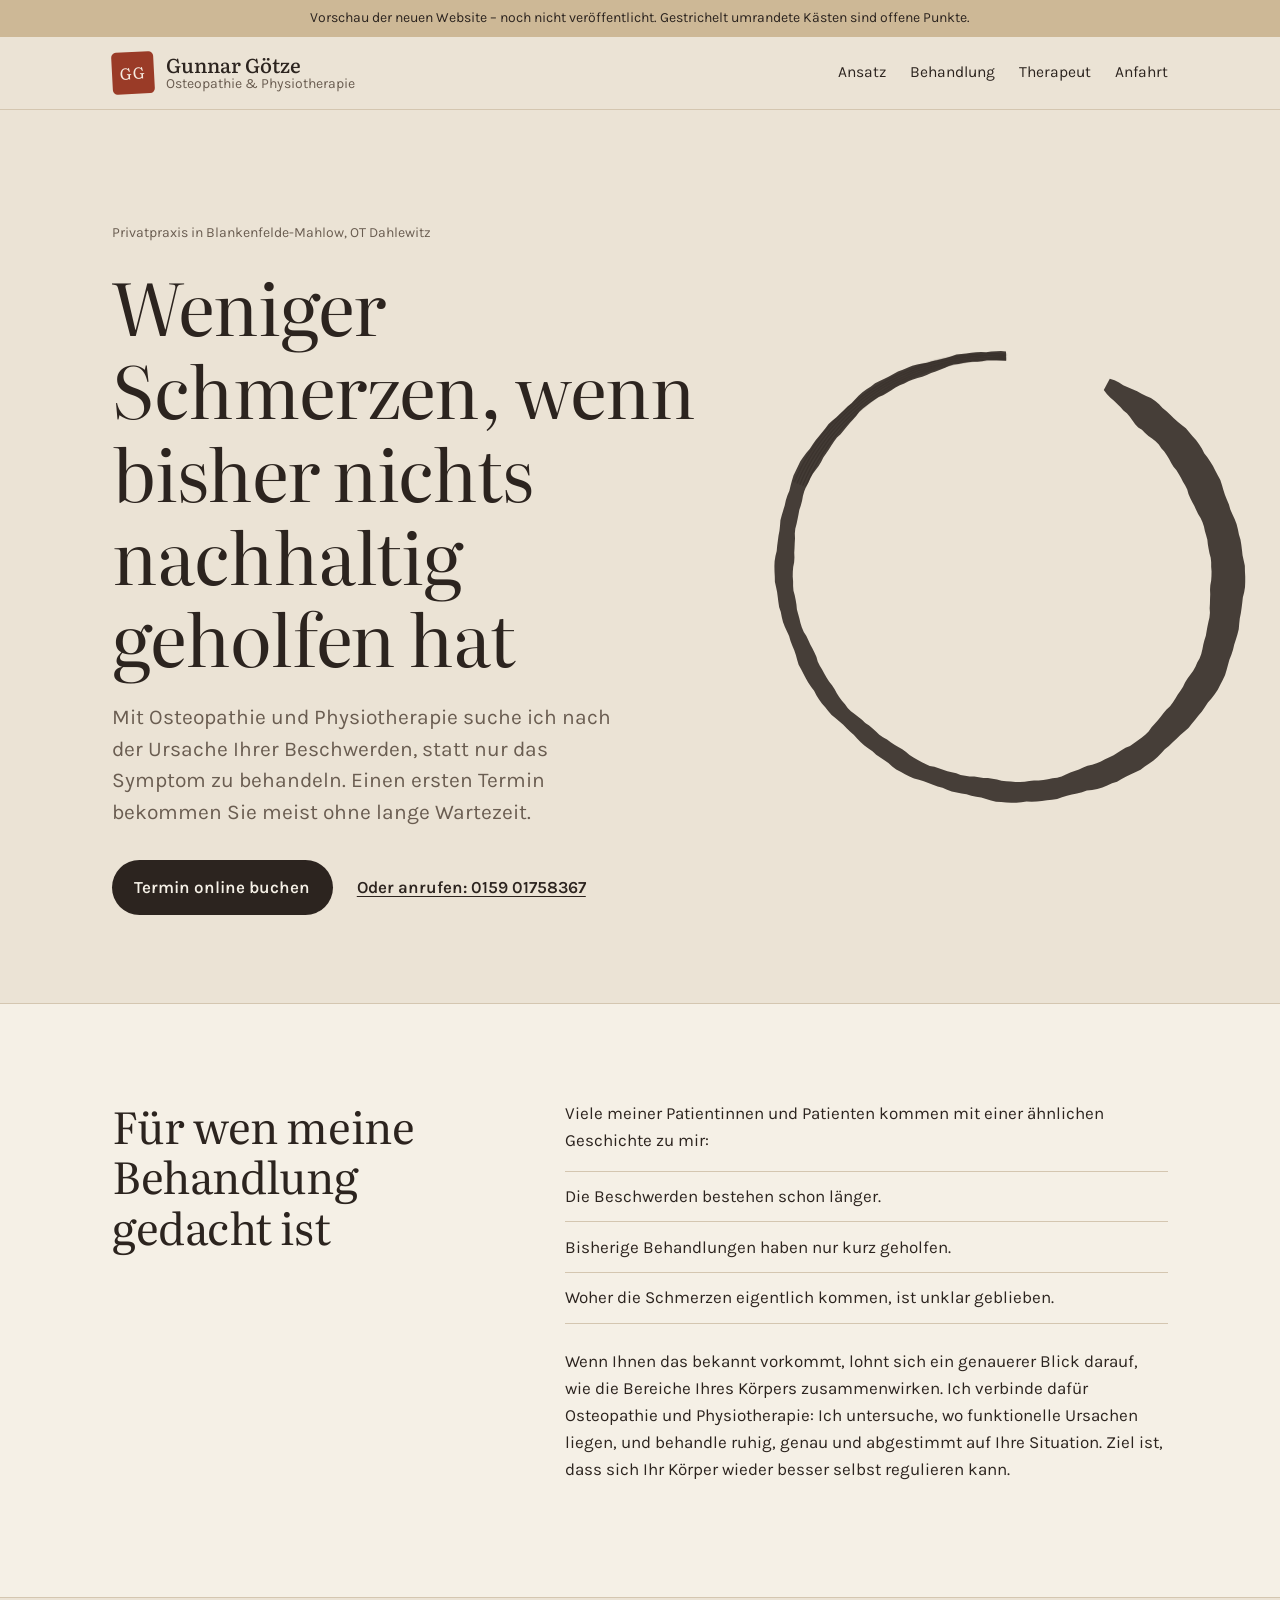
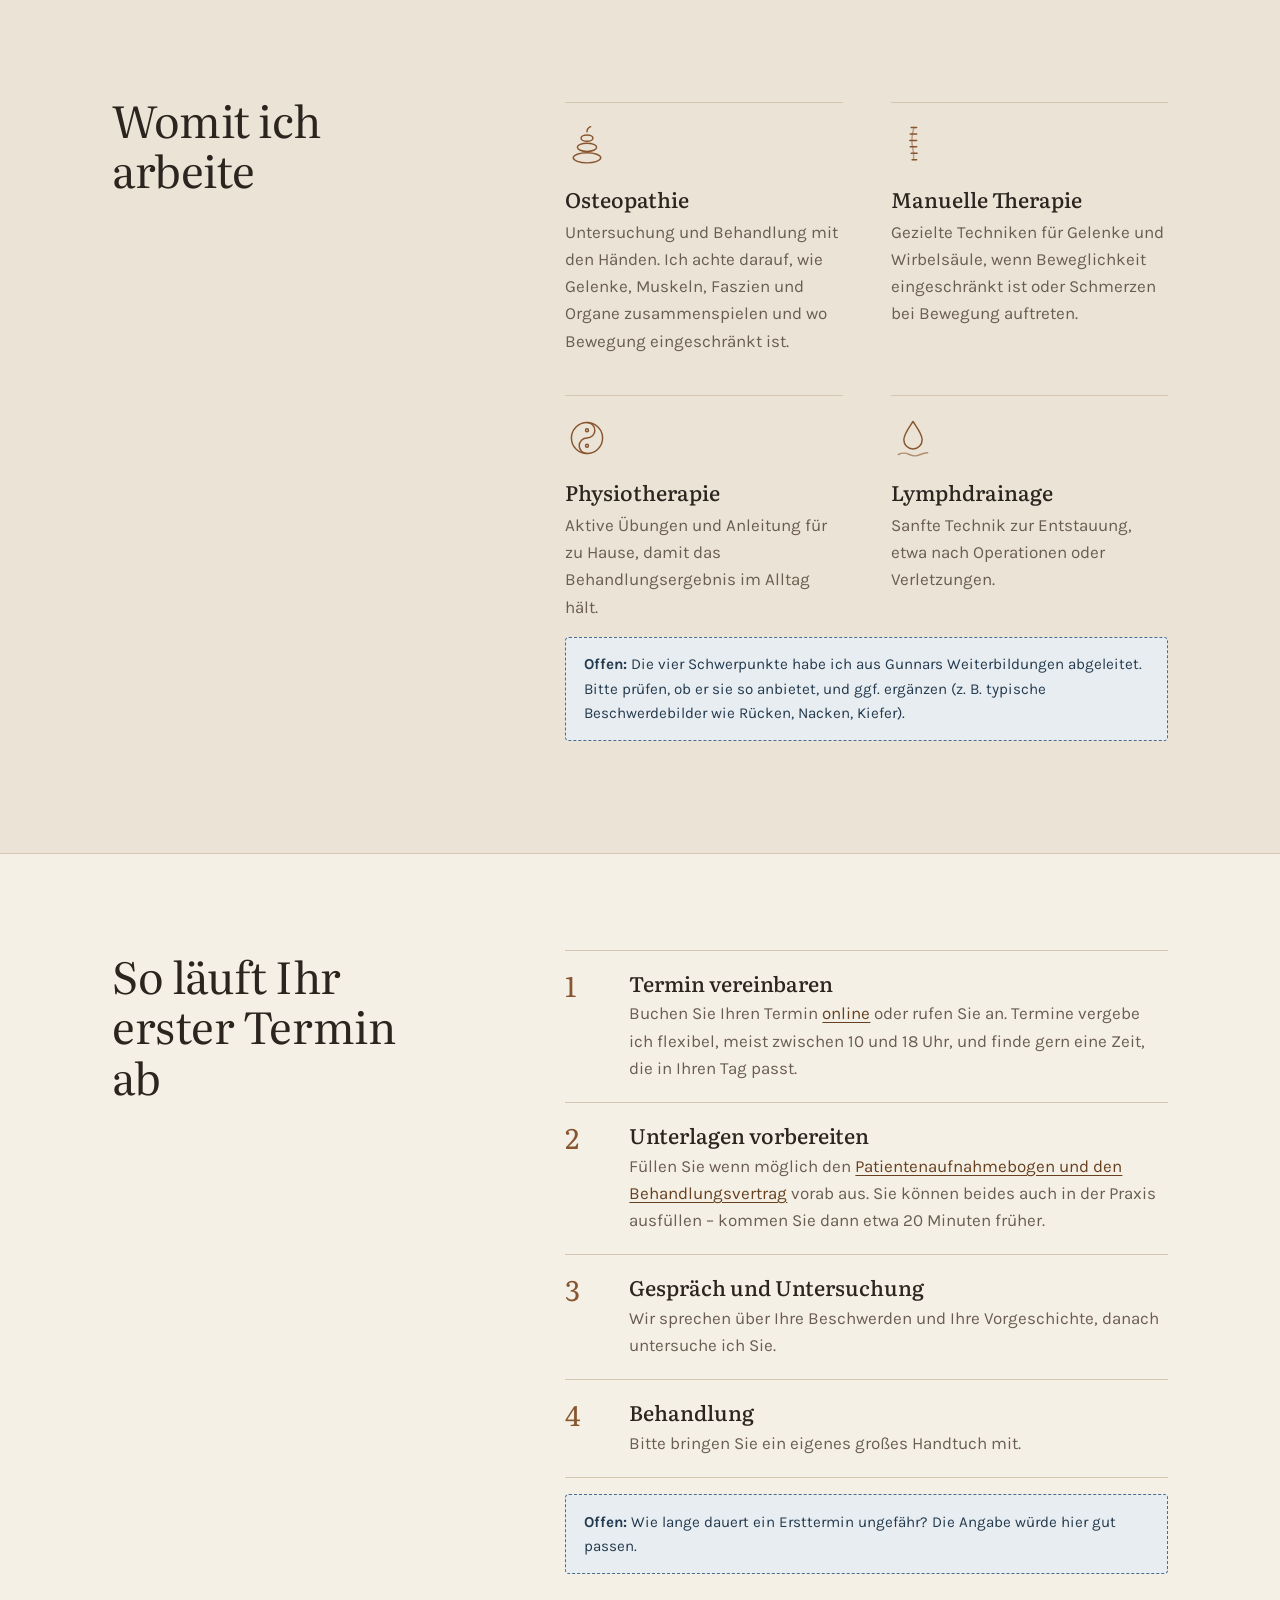
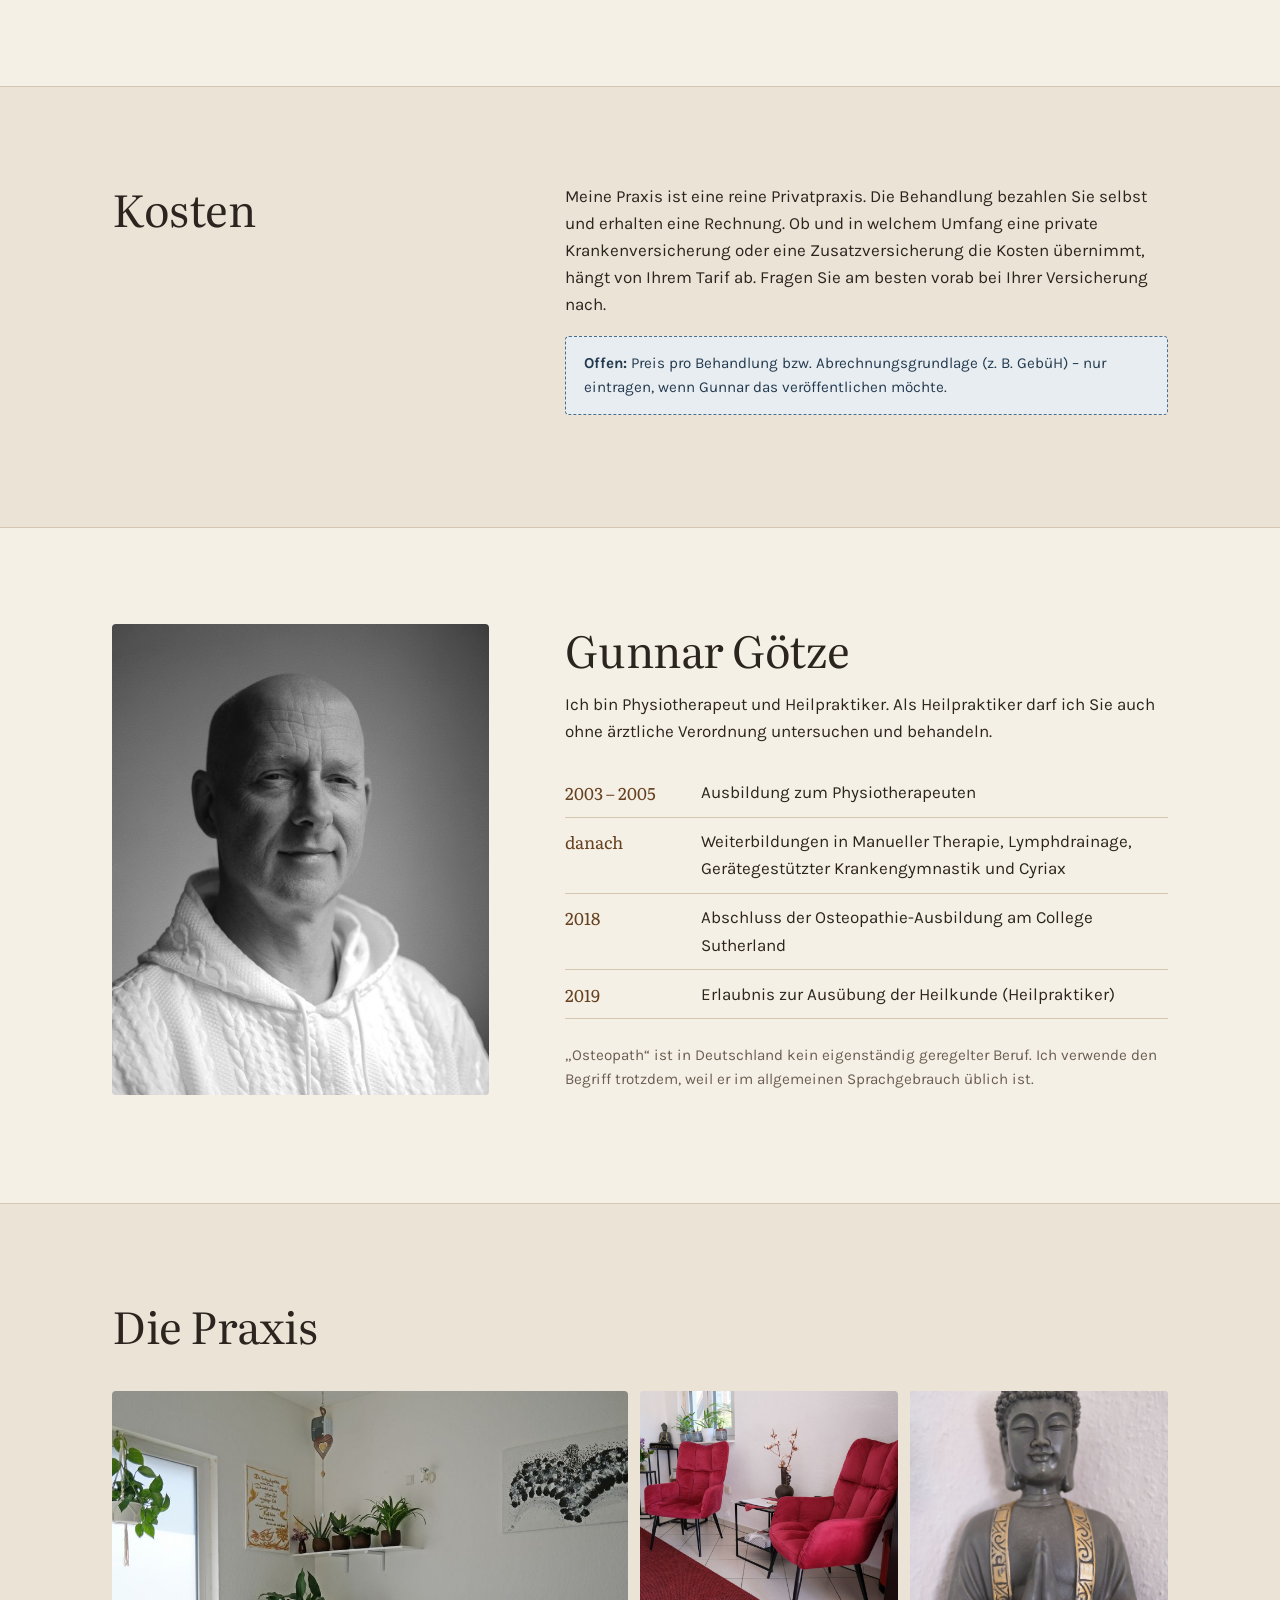
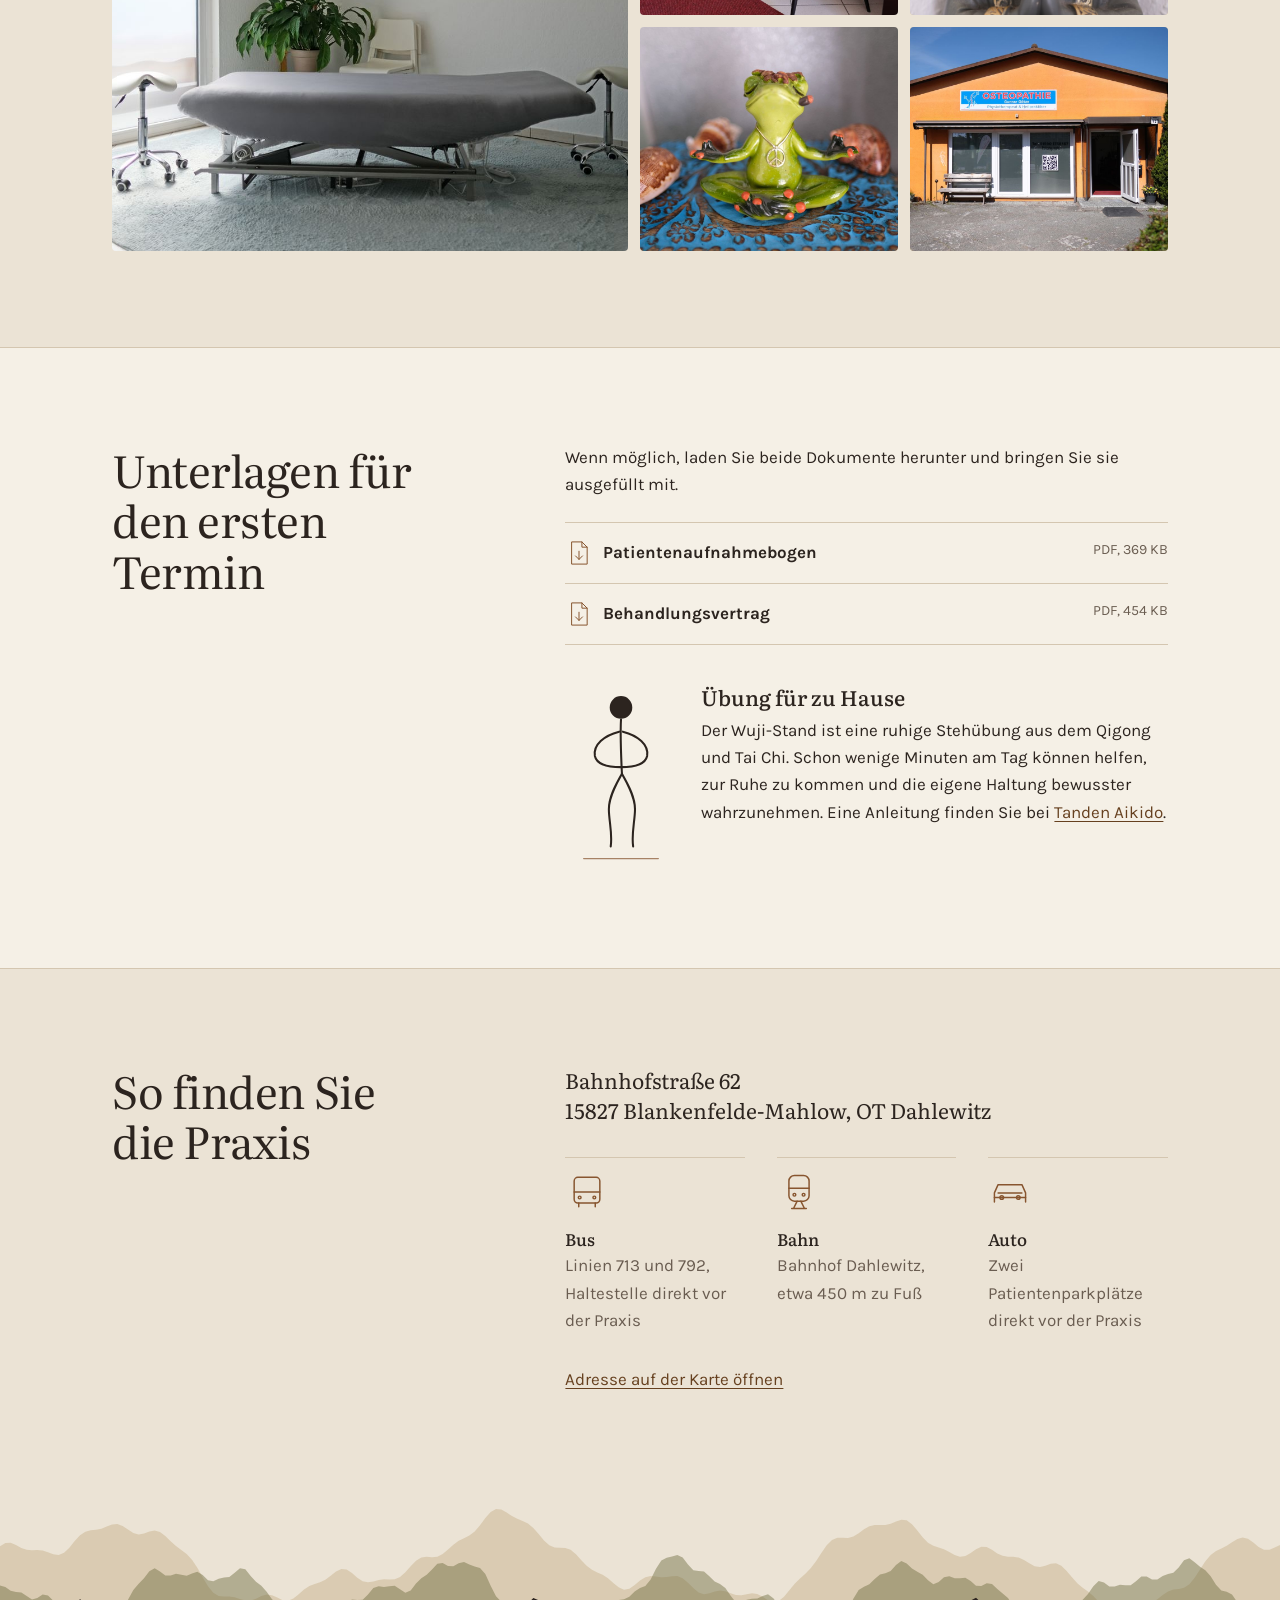
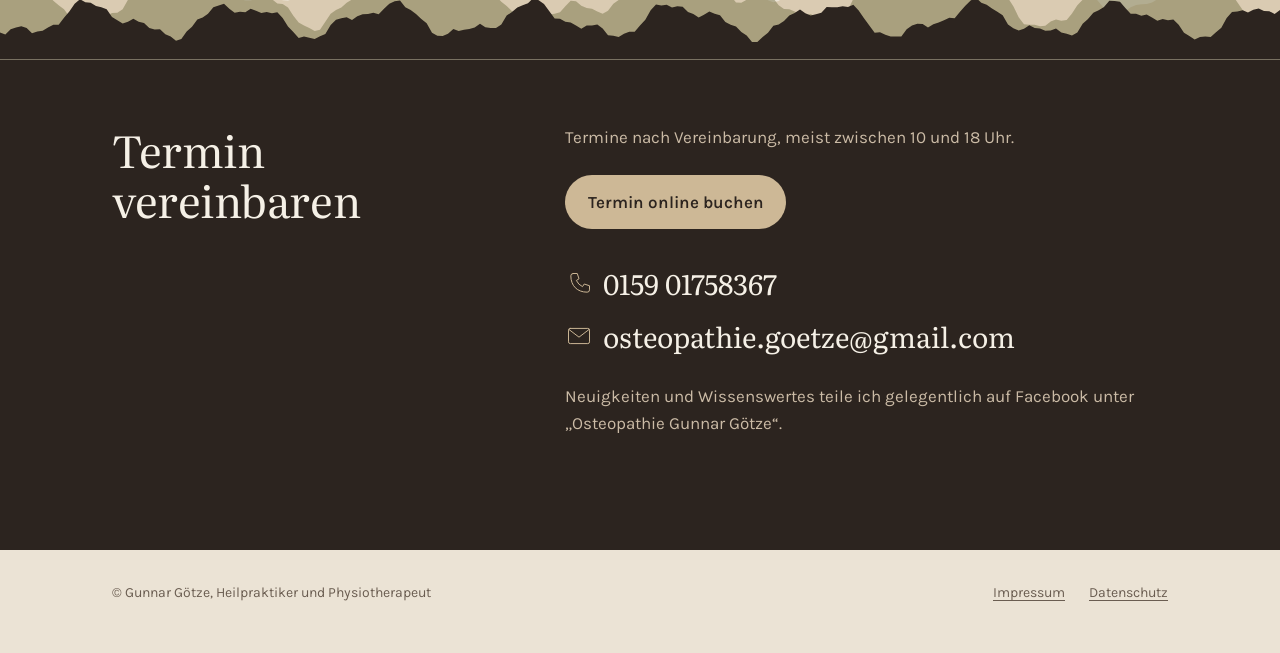
==== index.html @ 9c2302d2 "Kopfbereich bereinigt: Buchungsbutton aus der Navigation entfernt, mobiles Menü vereinfacht Co-Autho" ====
<!doctype html>
<html lang="de" class="no-js">
<head>
<meta charset="utf-8">
<meta name="viewport" content="width=device-width, initial-scale=1">
<meta name="robots" content="noindex, nofollow">
<title>Osteopathie &amp; Physiotherapie Gunnar Götze – Dahlewitz</title>
<meta name="description" content="Osteopathie und Physiotherapie in Blankenfelde-Mahlow, OT Dahlewitz. Privatpraxis von Gunnar Götze, Heilpraktiker und Physiotherapeut.">
<link rel="preload" href="assets/fonts/literata-latin-opsz-normal.woff2" as="font" type="font/woff2" crossorigin>
<link rel="stylesheet" href="assets/style.css?v=5">
</head>
<body>
<svg width="0" height="0" style="position:absolute" aria-hidden="true" focusable="false">
  <symbol id="i-stones" viewBox="0 0 48 48"><ellipse cx="24" cy="38" rx="15" ry="5.5"/><ellipse cx="24" cy="26.5" rx="10.5" ry="4.5"/><ellipse cx="24" cy="16.5" rx="6.5" ry="3.5"/><path d="M24 9.5c0-2.5 1.5-4.5 4-5.5"/></symbol>
  <symbol id="i-spine" viewBox="0 0 48 48"><path d="M22 5h6M21 12h7M20.5 19h7.5M21 26h7M22 33h6.5M23 40h5"/><path d="M25 5c-2 7-3 14-1.5 21s1.5 11 1 14" opacity=".5"/></symbol>
  <symbol id="i-taiji" viewBox="0 0 48 48"><circle cx="24" cy="24" r="17"/><path d="M24 7a8.5 8.5 0 0 1 0 17a8.5 8.5 0 0 0 0 17"/><circle cx="24" cy="15.5" r="1.6"/><circle cx="24" cy="32.5" r="1.6"/></symbol>
  <symbol id="i-drop" viewBox="0 0 48 48"><path d="M24 6c6 9 10 14 10 20a10 10 0 0 1-20 0c0-6 4-11 10-20z"/><path d="M8 42c4-2 8-2 12 0s8 2 12 0 8-2 8-2" opacity=".6"/></symbol>
  <symbol id="i-bus" viewBox="0 0 48 48"><rect x="10" y="8" width="28" height="28" rx="4"/><path d="M10 24h28M15 36v4M33 36v4"/><circle cx="16" cy="30" r="1.5"/><circle cx="32" cy="30" r="1.5"/></symbol>
  <symbol id="i-train" viewBox="0 0 48 48"><rect x="13" y="6" width="22" height="28" rx="6"/><path d="M13 20h22M18 42l4-8M30 42l-4-8M16 42h16"/><circle cx="19" cy="27" r="1.5"/><circle cx="29" cy="27" r="1.5"/></symbol>
  <symbol id="i-car" viewBox="0 0 48 48"><path d="M7 30v-5l4-9h26l4 9v5z"/><path d="M7 30v5M41 30v5M11 25h26"/><circle cx="15" cy="30" r="2"/><circle cx="33" cy="30" r="2"/></symbol>
  <symbol id="i-phone" viewBox="0 0 48 48"><path d="M14 6h7l3 9-4.5 3a22 22 0 0 0 10.5 10.5l3-4.5 9 3v7a4 4 0 0 1-4 4C21 38 10 27 10 10a4 4 0 0 1 4-4z"/></symbol>
  <symbol id="i-mail" viewBox="0 0 48 48"><rect x="6" y="11" width="36" height="26" rx="3"/><path d="M7 13l17 13 17-13"/></symbol>
  <symbol id="i-doc" viewBox="0 0 48 48"><path d="M12 5h17l9 9v29H12z"/><path d="M29 5v9h9M24 21v14M18 29l6 6 6-6"/></symbol>
</svg>
<a class="skip" href="#inhalt">Zum Inhalt springen</a>

<div class="preview-bar">Vorschau der neuen Website – noch nicht veröffentlicht. Gestrichelt umrandete Kästen sind offene Punkte.</div>

<header class="site-head">
  <div class="wrap">
    <a class="brand" href="./">
      <span class="seal" aria-hidden="true">GG</span>
      <span><strong>Gunnar Götze</strong>
      <span class="brand-sub">Osteopathie &amp; Physiotherapie</span></span>
    </a>
    <nav class="nav full" aria-label="Hauptnavigation">
      <button class="menu-toggle" type="button" aria-expanded="false" aria-controls="menu">
        <svg viewBox="0 0 24 24" aria-hidden="true"><path d="M4 7h16M4 12h16M4 17h16"/></svg>Menü
      </button>
      <ul id="menu">
        <li><a href="#ansatz">Ansatz</a></li>
        <li><a href="#behandlung">Behandlung</a></li>
        <li class="extra"><a href="#ablauf">Erster Termin</a></li>
        <li class="extra"><a href="#kosten">Kosten</a></li>
        <li><a href="#therapeut">Therapeut</a></li>
        <li class="extra"><a href="#praxis">Praxis</a></li>
        <li class="extra"><a href="#downloads">Unterlagen</a></li>
        <li><a href="#anfahrt">Anfahrt</a></li>
      </ul>
    </nav>
  </div>
</header>

<main id="inhalt">

<section class="hero" aria-labelledby="hero-titel">
  <svg class="enso" viewBox="40 40 520 520" aria-hidden="true" focusable="false">
    <defs><mask id="enso-mask" maskUnits="userSpaceOnUse" x="0" y="0" width="600" height="600"><path class="reveal" d="M405.2 102.1 L414.6 107.5 L423.7 113.3 L432.6 119.4 L441.2 126.0 L449.6 132.9 L457.6 140.2 L465.3 147.8 L472.7 155.8 L479.7 164.1 L486.4 172.7 L492.7 181.6 L498.6 190.8 L504.0 200.3 L509.1 210.1 L513.7 220.1 L517.8 230.3 L521.5 240.8 L524.7 251.4 L527.3 262.2 L529.4 273.2 L531.0 284.3 L532.1 295.4 L532.6 306.6 L532.5 317.9 L531.8 329.1 L530.6 340.4 L528.7 351.5 L526.3 362.6 L523.4 373.6 L519.8 384.4 L515.7 395.0 L511.0 405.3 L505.8 415.5 L500.0 425.3 L493.7 434.8 L486.9 444.0 L479.7 452.7 L472.0 461.1 L463.9 469.1 L455.3 476.6 L446.4 483.6 L437.2 490.2 L427.6 496.3 L417.8 501.8 L407.7 506.8 L397.4 511.3 L386.8 515.3 L376.2 518.7 L365.4 521.6 L354.5 523.9 L343.5 525.7 L332.4 527.0 L321.4 527.7 L310.4 527.9 L299.3 527.6 L288.4 526.8 L277.5 525.5 L266.7 523.7 L256.0 521.4 L245.5 518.6 L235.1 515.4 L224.9 511.8 L214.8 507.7 L205.0 503.1 L195.4 498.2 L186.0 492.8 L176.8 487.1 L167.9 480.9 L159.3 474.4 L150.9 467.5 L142.9 460.3 L135.2 452.6 L127.8 444.7 L120.7 436.4 L114.0 427.8 L107.7 418.9 L101.8 409.7 L96.3 400.2 L91.2 390.5 L86.6 380.5 L82.4 370.3 L78.7 359.8 L75.5 349.2 L72.8 338.4 L70.7 327.5 L69.1 316.4 L68.0 305.3 L67.5 294.0 L67.5 282.8 L68.1 271.5 L69.3 260.3 L71.1 249.1 L73.5 238.0 L76.4 227.1 L80.0 216.3 L84.1 205.7 L88.7 195.3 L93.9 185.1 L99.7 175.3 L105.9 165.8 L112.6 156.6 L119.9 147.8 L127.5 139.4 L135.6 131.4 L144.2 123.8 L153.0 116.8 L162.3 110.2 L171.8 104.1 L181.6 98.5 L191.7 93.4 L202.0 88.9 L212.5 84.9 L223.2 81.5 L234.0 78.6 L244.9 76.2 L255.9 74.4 L266.9 73.1 L277.9 72.3 L289.0 72.1 L300.0 72.3"/></mask></defs>
    <path class="ink" mask="url(#enso-mask)" d="M408.8 95.4 L413.8 97.0 L418.5 99.3 L422.9 102.0 L427.7 104.1 L432.6 106.3 L437.5 108.4 L442.1 111.1 L446.9 113.4 L451.9 115.6 L456.5 118.5 L460.5 122.0 L464.1 126.0 L468.3 129.3 L472.2 133.0 L475.9 136.8 L480.0 140.4 L484.2 143.8 L488.6 147.2 L492.1 151.3 L495.6 155.5 L499.2 159.6 L502.4 163.9 L505.3 168.5 L507.8 173.4 L511.1 177.7 L514.2 182.2 L517.0 186.9 L519.5 191.8 L522.0 196.6 L524.7 201.4 L526.4 206.6 L527.9 211.9 L529.6 217.1 L531.6 222.1 L533.7 227.2 L535.2 232.4 L537.5 237.5 L539.8 242.5 L541.7 247.7 L543.1 253.1 L544.2 258.5 L545.8 263.8 L546.7 269.3 L547.4 274.8 L548.0 280.3 L549.2 285.8 L550.4 291.3 L550.5 296.9 L550.8 302.5 L550.8 308.1 L550.6 313.7 L549.7 319.2 L548.3 324.7 L547.7 330.2 L547.0 335.7 L546.2 341.2 L545.1 346.7 L544.5 352.2 L544.0 357.9 L542.6 363.3 L541.0 368.6 L539.3 373.9 L538.0 379.4 L536.3 384.7 L534.2 389.9 L532.7 395.3 L531.2 400.8 L529.6 406.2 L527.1 411.3 L524.5 416.3 L522.0 421.4 L518.8 426.0 L515.4 430.5 L511.7 434.8 L508.6 439.5 L505.4 444.1 L501.8 448.3 L498.3 452.7 L494.8 457.0 L491.3 461.4 L487.1 465.1 L482.8 468.7 L478.8 472.6 L474.8 476.4 L470.8 480.2 L466.5 483.7 L462.7 487.8 L458.9 491.9 L454.7 495.5 L450.2 498.8 L445.5 501.8 L441.1 505.1 L436.1 507.6 L431.0 509.9 L426.1 512.4 L421.2 515.0 L416.4 517.7 L411.2 519.5 L406.1 521.7 L401.1 523.7 L395.8 525.3 L390.3 526.4 L384.8 527.1 L379.7 528.7 L374.4 530.0 L369.1 531.2 L363.9 532.4 L358.7 534.0 L353.7 535.8 L348.3 536.6 L343.0 537.3 L337.6 537.9 L332.3 538.6 L326.9 538.9 L321.5 538.6 L316.2 539.3 L310.9 539.7 L305.5 539.9 L300.2 539.5 L294.9 539.0 L289.5 538.7 L284.3 537.4 L279.1 535.9 L274.0 534.4 L268.8 533.4 L263.6 532.5 L258.6 530.9 L253.4 530.0 L248.3 529.0 L243.1 528.0 L238.2 526.2 L233.4 524.2 L228.3 522.8 L223.4 521.0 L218.6 519.2 L213.8 517.2 L208.7 515.8 L203.6 514.4 L198.8 512.2 L194.1 509.9 L189.5 507.4 L184.9 504.9 L180.7 501.7 L176.7 498.2 L172.5 495.3 L168.2 492.3 L163.9 489.4 L160.0 485.9 L155.8 482.9 L151.5 479.9 L147.7 476.3 L144.1 472.6 L140.6 468.7 L136.7 465.4 L132.9 461.8 L129.4 458.0 L125.4 454.6 L121.4 451.2 L117.2 447.9 L113.8 443.9 L110.5 439.8 L107.0 435.8 L104.0 431.5 L101.2 427.1 L98.8 422.4 L95.6 418.1 L92.6 413.8 L90.1 409.2 L87.6 404.5 L85.2 399.8 L82.6 395.2 L81.1 390.1 L79.7 385.0 L78.0 380.0 L76.0 375.1 L74.1 370.2 L72.6 365.1 L70.4 360.3 L68.1 355.4 L66.2 350.3 L64.9 345.2 L63.9 339.9 L62.2 334.8 L61.4 329.5 L60.7 324.2 L60.0 318.9 L58.9 313.5 L57.7 308.2 L57.6 302.8 L57.3 297.4 L57.2 292.0 L57.4 286.6 L58.3 281.2 L59.6 275.9 L60.1 270.5 L60.8 265.2 L61.5 259.9 L62.5 254.6 L63.1 249.2 L63.5 243.7 L64.9 238.5 L66.4 233.3 L68.0 228.1 L69.2 222.8 L70.8 217.6 L72.9 212.6 L74.2 207.3 L75.6 202.0 L77.2 196.7 L79.6 191.8 L82.0 186.9 L84.4 181.9 L87.5 177.4 L90.8 173.0 L94.4 168.8 L97.3 164.2 L100.4 159.7 L103.9 155.6 L107.3 151.3 L110.7 147.1 L114.0 142.8 L118.1 139.2 L122.3 135.7 L126.1 131.9 L130.0 128.2 L133.9 124.5 L138.1 121.0 L141.7 117.0 L145.4 113.0 L149.5 109.5 L153.8 106.2 L158.4 103.3 L162.7 100.1 L167.5 97.6 L172.5 95.4 L177.3 92.9 L182.0 90.3 L186.7 87.7 L191.8 85.9 L196.7 83.9 L201.7 81.8 L206.8 80.3 L212.1 79.3 L217.5 78.6 L222.5 77.0 L227.7 75.8 L232.8 74.7 L237.9 73.4 L242.9 71.8 L247.9 70.0 L253.1 69.4 L258.3 68.7 L263.5 68.1 L268.7 67.5 L274.0 67.2 L279.2 67.5 L284.4 66.8 L289.6 66.4 L294.8 66.2 L300.0 66.7 L300.0 76.5 L295.0 76.3 L290.0 75.9 L285.0 75.8 L280.0 76.0 L275.0 77.0 L270.1 77.4 L265.0 77.5 L260.0 78.1 L255.0 78.8 L250.1 79.9 L245.1 80.4 L240.2 81.9 L235.6 84.0 L230.9 85.9 L226.3 87.7 L221.5 89.3 L217.0 91.5 L212.3 93.1 L207.3 94.4 L202.5 96.0 L197.8 97.9 L193.4 100.3 L188.7 102.2 L184.2 104.5 L179.9 107.3 L175.6 110.0 L171.2 112.5 L166.5 114.5 L162.2 117.4 L158.0 120.3 L153.9 123.3 L149.8 126.4 L146.2 130.0 L143.2 134.2 L139.7 138.0 L136.3 141.7 L133.0 145.6 L129.8 149.6 L126.6 153.5 L122.8 156.9 L119.7 161.0 L116.9 165.2 L114.3 169.5 L111.4 173.7 L108.5 177.8 L106.3 182.4 L103.6 186.7 L100.6 190.8 L97.5 194.9 L95.0 199.3 L92.9 204.0 L90.4 208.4 L88.5 213.2 L87.1 218.1 L86.2 223.2 L84.9 228.1 L83.3 232.9 L82.4 237.9 L81.4 242.8 L80.4 247.7 L79.1 252.6 L78.6 257.6 L78.8 262.8 L78.5 267.8 L78.3 272.8 L78.0 277.8 L78.2 282.8 L77.9 287.7 L76.9 292.6 L76.5 297.6 L76.4 302.6 L76.8 307.6 L76.8 312.5 L77.2 317.5 L78.5 322.4 L79.5 327.3 L80.3 332.1 L80.8 337.1 L82.1 341.9 L83.4 346.6 L84.5 351.5 L86.0 356.2 L88.0 360.7 L90.7 365.0 L92.8 369.5 L94.8 373.9 L97.1 378.2 L99.3 382.6 L101.3 387.0 L102.6 391.7 L104.8 396.1 L107.2 400.2 L109.6 404.5 L112.0 408.7 L114.5 412.8 L117.6 416.6 L120.2 420.6 L122.6 424.9 L125.1 429.0 L128.0 432.9 L131.2 436.6 L134.0 440.5 L137.4 443.9 L141.3 446.9 L145.3 449.8 L149.0 452.9 L152.5 456.2 L156.5 458.9 L160.2 461.9 L163.7 465.2 L167.2 468.4 L171.0 471.2 L175.3 473.5 L179.1 476.4 L183.1 479.0 L187.1 481.5 L191.3 483.8 L195.2 486.5 L198.9 489.8 L203.0 492.3 L207.1 494.8 L211.4 497.0 L215.6 499.3 L220.1 501.2 L224.9 502.1 L229.5 503.6 L234.0 505.1 L238.6 506.7 L243.2 507.8 L247.9 508.9 L252.4 510.6 L257.2 511.6 L261.9 512.2 L266.8 512.3 L271.5 513.0 L276.3 513.8 L281.1 513.9 L285.8 514.6 L290.6 515.5 L295.3 516.8 L300.2 517.4 L305.0 517.5 L309.9 518.0 L314.8 518.1 L319.6 517.8 L324.4 516.9 L329.3 516.5 L334.2 516.5 L339.1 515.9 L343.9 515.2 L348.7 514.2 L353.6 513.6 L358.3 512.2 L362.8 510.1 L367.4 508.2 L371.9 506.5 L376.5 504.9 L380.9 502.8 L385.5 501.1 L390.3 499.9 L395.0 498.4 L399.5 496.5 L403.8 494.1 L408.4 492.2 L412.8 490.0 L416.9 487.3 L421.0 484.7 L425.3 482.2 L430.0 480.2 L434.1 477.4 L438.1 474.5 L442.1 471.6 L446.0 468.5 L449.5 465.0 L452.4 460.8 L455.7 457.2 L459.0 453.5 L462.2 449.7 L465.2 445.8 L468.3 442.0 L472.0 438.6 L474.9 434.7 L477.6 430.6 L480.1 426.4 L482.9 422.3 L485.6 418.2 L487.7 413.7 L490.3 409.6 L493.2 405.6 L496.1 401.6 L498.6 397.3 L500.5 392.8 L502.9 388.5 L504.7 383.8 L505.9 379.0 L506.8 374.1 L508.0 369.4 L509.5 364.7 L510.3 359.9 L511.2 355.1 L512.2 350.3 L513.3 345.6 L513.8 340.7 L513.5 335.8 L513.8 330.9 L513.9 326.1 L514.1 321.3 L513.9 316.5 L514.2 311.7 L515.1 306.9 L515.4 302.1 L515.5 297.3 L515.1 292.5 L515.1 287.7 L514.6 283.0 L513.3 278.3 L512.4 273.6 L511.6 268.9 L511.1 264.1 L509.8 259.5 L508.5 254.9 L507.5 250.3 L506.0 245.8 L504.0 241.4 L501.4 237.2 L499.4 233.0 L497.5 228.7 L495.2 224.5 L493.1 220.3 L491.3 216.1 L490.0 211.5 L487.9 207.3 L485.5 203.3 L483.4 199.2 L481.1 195.1 L478.7 191.1 L475.6 187.5 L473.2 183.6 L471.0 179.4 L468.6 175.4 L465.9 171.6 L462.8 168.1 L460.2 164.2 L456.8 160.9 L453.1 158.0 L449.3 155.2 L445.8 152.2 L442.5 148.9 L438.6 146.3 L435.4 143.0 L432.6 139.1 L429.8 135.1 L426.7 131.5 L423.1 128.5 L419.9 124.9 L416.4 121.4 L412.9 118.2 L409.2 115.0 L405.7 111.4 L402.5 107.2 Z"/>
    <path class="fiber" d="M89.9 208.2 L93.5 199.8 L97.5 191.5 L101.8 183.4 L106.5 175.5 L111.6 167.8 L116.9 160.4 L122.7 153.1 L128.7 146.2 L135.0 139.5 L141.6 133.1 L148.5 127.0 L155.6 121.2 L163.0 115.7 L170.5 110.5 L178.3 105.7 L186.3 101.2 L194.5 97.1 L202.8 93.3 L211.3 89.9 L219.8 86.8 L228.5 84.1 L237.3 81.8 L246.2 79.8 L255.1 78.2 L264.0 76.9 L273.0 76.0 L282.0 75.5 L291.0 75.3 L300.0 75.4"/><path class="fiber" d="M87.0 206.9 L90.7 198.4 L94.8 190.1 L99.2 181.9 L104.0 173.9 L109.2 166.2 L114.7 158.6 L120.5 151.4 L126.6 144.3 L133.1 137.6 L139.8 131.2 L146.8 125.0 L154.0 119.2 L161.5 113.7 L169.2 108.5 L177.1 103.7 L185.2 99.2 L193.5 95.1 L201.9 91.3 L210.4 87.9 L219.1 84.9 L227.9 82.2 L236.8 79.9 L245.7 78.0 L254.7 76.4 L263.8 75.2 L272.8 74.3 L281.9 73.8 L291.0 73.7 L300.0 73.9"/><path class="fiber" d="M84.1 205.7 L87.9 197.0 L92.1 188.6 L96.6 180.3 L101.5 172.3 L106.8 164.5 L112.4 156.9 L118.3 149.6 L124.6 142.5 L131.1 135.7 L138.0 129.3 L145.1 123.1 L152.4 117.2 L160.0 111.7 L167.8 106.5 L175.8 101.7 L184.0 97.2 L192.4 93.1 L200.9 89.4 L209.6 86.0 L218.4 83.0 L227.3 80.3 L236.2 78.0 L245.3 76.1 L254.3 74.6 L263.5 73.4 L272.6 72.6 L281.8 72.2 L290.9 72.1 L300.0 72.3"/><path class="fiber" d="M81.2 204.4 L85.1 195.7 L89.4 187.2 L94.0 178.8 L99.0 170.7 L104.4 162.8 L110.1 155.2 L116.2 147.8 L122.5 140.7 L129.2 133.9 L136.1 127.3 L143.4 121.1 L150.8 115.3 L158.5 109.7 L166.5 104.6 L174.6 99.7 L182.9 95.2 L191.4 91.1 L200.0 87.4 L208.8 84.0 L217.7 81.0 L226.6 78.4 L235.7 76.1 L244.8 74.3 L254.0 72.8 L263.2 71.7 L272.4 70.9 L281.6 70.5 L290.8 70.5 L300.0 70.8"/><path class="fiber" d="M78.2 203.1 L82.3 194.3 L86.6 185.7 L91.4 177.3 L96.5 169.1 L102.0 161.1 L107.9 153.4 L114.0 146.0 L120.5 138.8 L127.3 132.0 L134.3 125.4 L141.6 119.2 L149.2 113.3 L157.1 107.8 L165.1 102.6 L173.3 97.7 L181.8 93.2 L190.3 89.1 L199.1 85.4 L207.9 82.0 L216.9 79.1 L226.0 76.5 L235.2 74.3 L244.4 72.4 L253.6 71.0 L262.9 69.9 L272.2 69.2 L281.5 68.8 L290.8 68.9 L300.0 69.3"/>
  </svg>
  <div class="wrap">
    <p class="place">Privatpraxis in Blankenfelde-Mahlow, OT Dahlewitz</p>
    <h1 id="hero-titel">Weniger Schmerzen, wenn bisher nichts nachhaltig geholfen hat</h1>
    <p class="lead">Mit Osteopathie und Physiotherapie suche ich nach der Ursache Ihrer Beschwerden, statt nur das Symptom zu behandeln. Einen ersten Termin bekommen Sie meist ohne lange Wartezeit.</p>
    <div class="actions">
      <a class="btn" href="https://my.lemniscus.de/ot/24f0e28b-988a-4317-8907-98d3f3a59a79" rel="noopener">Termin online buchen</a>
      <a class="btn quiet" href="tel:+4915901758367">Oder anrufen: 0159 01758367</a>
    </div>
  </div>
</section>

<section id="ansatz" class="surface" aria-labelledby="ansatz-titel">
  <div class="wrap split">
    <header><h2 id="ansatz-titel">Für wen meine Behandlung gedacht ist</h2></header>
    <div>
      <p>Viele meiner Patientinnen und Patienten kommen mit einer ähnlichen Geschichte zu mir:</p>
      <ul class="quiet-list">
        <li>Die Beschwerden bestehen schon länger.</li>
        <li>Bisherige Behandlungen haben nur kurz geholfen.</li>
        <li>Woher die Schmerzen eigentlich kommen, ist unklar geblieben.</li>
      </ul>
      <p>Wenn Ihnen das bekannt vorkommt, lohnt sich ein genauerer Blick darauf, wie die Bereiche Ihres Körpers zusammenwirken. Ich verbinde dafür Osteopathie und Physiotherapie: Ich untersuche, wo funktionelle Ursachen liegen, und behandle ruhig, genau und abgestimmt auf Ihre Situation. Ziel ist, dass sich Ihr Körper wieder besser selbst regulieren kann.</p>
    </div>
  </div>
</section>

<section id="behandlung" aria-labelledby="behandlung-titel">
  <div class="wrap">
    <div class="split">
      <header><h2 id="behandlung-titel">Womit ich arbeite</h2></header>
      <div>
        <div class="treatments">
          <article>
            <svg class="icon" aria-hidden="true"><use href="#i-stones"/></svg><h3>Osteopathie</h3>
            <p>Untersuchung und Behandlung mit den Händen. Ich achte darauf, wie Gelenke, Muskeln, Faszien und Organe zusammenspielen und wo Bewegung eingeschränkt ist.</p>
          </article>
          <article>
            <svg class="icon" aria-hidden="true"><use href="#i-spine"/></svg><h3>Manuelle Therapie</h3>
            <p>Gezielte Techniken für Gelenke und Wirbelsäule, wenn Beweglichkeit eingeschränkt ist oder Schmerzen bei Bewegung auftreten.</p>
          </article>
          <article>
            <svg class="icon" aria-hidden="true"><use href="#i-taiji"/></svg><h3>Physiotherapie</h3>
            <p>Aktive Übungen und Anleitung für zu Hause, damit das Behandlungsergebnis im Alltag hält.</p>
          </article>
          <article>
            <svg class="icon" aria-hidden="true"><use href="#i-drop"/></svg><h3>Lymphdrainage</h3>
            <p>Sanfte Technik zur Entstauung, etwa nach Operationen oder Verletzungen.</p>
          </article>
        </div>
        <div class="open-point"><strong>Offen:</strong> Die vier Schwerpunkte habe ich aus Gunnars Weiterbildungen abgeleitet. Bitte prüfen, ob er sie so anbietet, und ggf. ergänzen (z. B. typische Beschwerdebilder wie Rücken, Nacken, Kiefer).</div>
      </div>
    </div>
  </div>
</section>

<section id="ablauf" class="surface" aria-labelledby="ablauf-titel">
  <div class="wrap split">
    <header><h2 id="ablauf-titel">So läuft Ihr erster Termin ab</h2></header>
    <div>
      <ol class="steps">
        <li>
          <div>
            <h3>Termin vereinbaren</h3>
            <p>Buchen Sie Ihren Termin <a href="https://my.lemniscus.de/ot/24f0e28b-988a-4317-8907-98d3f3a59a79" rel="noopener">online</a> oder rufen Sie an. Termine vergebe ich flexibel, meist zwischen 10 und 18 Uhr, und finde gern eine Zeit, die in Ihren Tag passt.</p>
          </div>
        </li>
        <li>
          <div>
            <h3>Unterlagen vorbereiten</h3>
            <p>Füllen Sie wenn möglich den <a href="#downloads">Patientenaufnahmebogen und den Behandlungsvertrag</a> vorab aus. Sie können beides auch in der Praxis ausfüllen – kommen Sie dann etwa 20 Minuten früher.</p>
          </div>
        </li>
        <li>
          <div>
            <h3>Gespräch und Untersuchung</h3>
            <p>Wir sprechen über Ihre Beschwerden und Ihre Vorgeschichte, danach untersuche ich Sie.</p>
          </div>
        </li>
        <li>
          <div>
            <h3>Behandlung</h3>
            <p>Bitte bringen Sie ein eigenes großes Handtuch mit.</p>
          </div>
        </li>
      </ol>
      <div class="open-point"><strong>Offen:</strong> Wie lange dauert ein Ersttermin ungefähr? Die Angabe würde hier gut passen.</div>
    </div>
  </div>
</section>

<section id="kosten" aria-labelledby="kosten-titel">
  <div class="wrap split">
    <header><h2 id="kosten-titel">Kosten</h2></header>
    <div>
      <p>Meine Praxis ist eine reine Privatpraxis. Die Behandlung bezahlen Sie selbst und erhalten eine Rechnung. Ob und in welchem Umfang eine private Krankenversicherung oder eine Zusatzversicherung die Kosten übernimmt, hängt von Ihrem Tarif ab. Fragen Sie am besten vorab bei Ihrer Versicherung nach.</p>
      <div class="open-point"><strong>Offen:</strong> Preis pro Behandlung bzw. Abrechnungsgrundlage (z. B. GebüH) – nur eintragen, wenn Gunnar das veröffentlichen möchte.</div>
    </div>
  </div>
</section>

<section id="therapeut" class="surface" aria-labelledby="therapeut-titel">
  <div class="wrap split">
    <div>
      <div class="photo portrait">
        <img src="assets/img/portrait.jpg" alt="Gunnar Götze" loading="lazy">
      </div>
    </div>
    <div>
      <h2 id="therapeut-titel">Gunnar Götze</h2>
      <p style="margin-top:1rem">Ich bin Physiotherapeut und Heilpraktiker. Als Heilpraktiker darf ich Sie auch ohne ärztliche Verordnung untersuchen und behandeln.</p>
      <dl class="timeline">
        <div><dt>2003 – 2005</dt><dd>Ausbildung zum Physiotherapeuten</dd></div>
        <div><dt>danach</dt><dd>Weiterbildungen in Manueller Therapie, Lymphdrainage, Gerätegestützter Krankengymnastik und Cyriax</dd></div>
        <div><dt>2018</dt><dd>Abschluss der Osteopathie-Ausbildung am College Sutherland</dd></div>
        <div><dt>2019</dt><dd>Erlaubnis zur Ausübung der Heilkunde (Heilpraktiker)</dd></div>
      </dl>
      <p class="muted" style="margin-top:1.5rem;color:var(--muted);font-size:.95rem">„Osteopath“ ist in Deutschland kein eigenständig geregelter Beruf. Ich verwende den Begriff trotzdem, weil er im allgemeinen Sprachgebrauch üblich ist.</p>
    </div>
  </div>
</section>

<section id="praxis" aria-labelledby="praxis-titel">
  <div class="wrap">
    <h2 id="praxis-titel">Die Praxis</h2>
    <div class="gallery">
      <figure class="photo" style="margin:0"><img src="assets/img/behandlung.jpg" alt="Heller Behandlungsraum mit Behandlungsliege" loading="lazy"></figure>
      <figure class="photo" style="margin:0"><img src="assets/img/wartebereich.jpg" alt="Wartebereich mit zwei roten Sesseln" loading="lazy"></figure>
      <figure class="photo" style="margin:0"><img src="assets/img/praxis-1.jpg" alt="Buddha-Figur in der Praxis" loading="lazy" style="object-position:50% 30%"></figure>
      <figure class="photo" style="margin:0"><img src="assets/img/praxis-3.jpg" alt="Kleine Froschfigur im Meditationssitz" loading="lazy"></figure>
      <figure class="photo" style="margin:0"><img src="assets/img/aussen.jpg" alt="Außenansicht der Praxis in der Bahnhofstraße" loading="lazy" style="object-position:50% 40%"></figure>
    </div>
  </div>
</section>

<section id="downloads" class="surface" aria-labelledby="downloads-titel">
  <div class="wrap split">
    <header><h2 id="downloads-titel">Unterlagen für den ersten Termin</h2></header>
    <div>
      <p>Wenn möglich, laden Sie beide Dokumente herunter und bringen Sie sie ausgefüllt mit.</p>
      <ul class="downloads">
        <li><a href="assets/docs/patientenaufnahmebogen.pdf" download="Patientenaufnahmebogen.pdf"><span class="icon-row"><svg class="icon small" aria-hidden="true"><use href="#i-doc"/></svg><strong>Patientenaufnahmebogen</strong></span><small>PDF, 369 KB</small></a></li>
        <li><a href="assets/docs/behandlungsvertrag.pdf" download="Behandlungsvertrag.pdf"><span class="icon-row"><svg class="icon small" aria-hidden="true"><use href="#i-doc"/></svg><strong>Behandlungsvertrag</strong></span><small>PDF, 454 KB</small></a></li>
      </ul>
      <div class="practice">
        <svg class="figure" viewBox="0 0 120 200" role="img" aria-label="Figur im Wuji-Stand">
          <circle class="head" cx="60" cy="24" r="11"/>
          <path d="M60 37c-1 18 0 38 1 58"/>
          <path d="M58 50c-16 4-28 14-26 26 2 9 14 12 28 12 14 0 26-3 28-12 2-12-10-22-26-26"/>
          <path d="M61 95c-8 14-14 26-14 38s4 26 2 40M61 95c8 14 14 26 14 38s-4 26-2 40"/>
          <path class="ground" d="M20 186h80"/>
        </svg>
        <div>
          <h3>Übung für zu Hause</h3>
          <p style="margin-top:.5rem">Der Wuji-Stand ist eine ruhige Stehübung aus dem Qigong und Tai Chi. Schon wenige Minuten am Tag können helfen, zur Ruhe zu kommen und die eigene Haltung bewusster wahrzunehmen. Eine Anleitung finden Sie bei <a href="https://www.tanden-aikido.de/wuji-stand-qigong-im-alltag/" rel="noopener">Tanden Aikido</a>.</p>
        </div>
      </div>
    </div>
  </div>
</section>

<section id="anfahrt" aria-labelledby="anfahrt-titel">
  <div class="wrap split">
    <header><h2 id="anfahrt-titel">So finden Sie die Praxis</h2></header>
    <div>
      <address>Bahnhofstraße 62<br>15827 Blankenfelde-Mahlow, OT Dahlewitz</address>
      <div class="facts">
        <div><svg class="icon" aria-hidden="true"><use href="#i-bus"/></svg><h3>Bus</h3><p>Linien 713 und 792, Haltestelle direkt vor der Praxis</p></div>
        <div><svg class="icon" aria-hidden="true"><use href="#i-train"/></svg><h3>Bahn</h3><p>Bahnhof Dahlewitz, etwa 450 m zu Fuß</p></div>
        <div><svg class="icon" aria-hidden="true"><use href="#i-car"/></svg><h3>Auto</h3><p>Zwei Patientenparkplätze direkt vor der Praxis</p></div>
      </div>
      <p><a href="https://www.openstreetmap.org/search?query=Bahnhofstra%C3%9Fe%2062%2C%2015827%20Blankenfelde-Mahlow" rel="noopener">Adresse auf der Karte öffnen</a></p>
    </div>
  </div>
</section>

<div class="mountain-band" aria-hidden="true"><svg class="mountains" viewBox="0 0 1440 260" preserveAspectRatio="none" focusable="false"><path d="M0 260 L0 68.2 L6 62.7 L12 62.2 L18 65.9 L24 70.9 L30 74.2 L36 75.0 L42 74.6 L48 75.3 L54 78.1 L60 81.7 L66 83.0 L72 79.3 L78 70.6 L84 59.4 L90 49.5 L96 43.5 L102 41.1 L108 40.2 L114 38.3 L120 34.8 L126 31.4 L132 30.6 L138 33.8 L144 39.9 L150 45.6 L156 48.1 L162 46.6 L168 43.3 L174 41.6 L180 44.1 L186 50.8 L192 59.5 L198 67.7 L204 74.5 L210 81.4 L216 90.9 L222 104.4 L228 120.5 L234 135.8 L240 146.9 L246 152.2 L252 153.2 L258 153.1 L264 154.5 L270 157.4 L276 160.1 L282 160.1 L288 156.9 L294 152.5 L300 149.8 L306 150.9 L312 155.1 L318 159.4 L324 160.5 L330 156.7 L336 149.3 L342 141.4 L348 135.5 L354 132.0 L360 129.1 L366 124.7 L372 118.0 L378 110.9 L384 106.7 L390 107.7 L396 113.5 L402 121.3 L408 127.2 L414 129.2 L420 127.8 L426 125.4 L432 124.2 L438 124.4 L444 123.9 L450 120.1 L456 112.1 L462 101.8 L468 92.5 L474 87.2 L480 86.0 L486 86.7 L492 85.8 L498 81.2 L504 73.7 L510 65.5 L516 59.0 L522 54.5 L528 50.0 L534 43.1 L540 32.6 L546 20.5 L552 10.2 L558 5.1 L564 6.1 L570 11.1 L576 17.0 L582 21.6 L588 25.2 L594 29.7 L600 37.2 L606 47.5 L612 58.4 L618 66.6 L624 70.3 L630 70.7 L636 70.9 L642 74.2 L648 81.7 L654 91.7 L660 101.1 L666 108.0 L672 112.4 L678 116.5 L684 122.3 L690 130.2 L696 137.7 L702 141.7 L708 140.1 L714 133.8 L720 126.0 L726 120.4 L732 118.5 L738 119.4 L744 120.6 L750 120.3 L756 118.9 L762 118.7 L768 122.2 L774 129.8 L780 139.0 L786 146.4 L792 149.3 L798 147.8 L804 144.7 L810 143.0 L816 144.3 L822 147.7 L828 150.6 L834 151.0 L840 149.3 L846 147.8 L852 149.0 L858 153.6 L864 159.4 L870 162.8 L876 161.0 L882 153.5 L888 142.7 L894 131.8 L900 122.6 L906 114.6 L912 105.4 L918 93.6 L924 79.7 L930 66.5 L936 57.4 L942 53.6 L948 53.6 L954 54.0 L960 51.8 L966 46.3 L972 39.5 L978 34.2 L984 32.0 L990 32.1 L996 32.1 L1002 30.1 L1008 26.2 L1014 23.2 L1020 24.1 L1026 30.7 L1032 41.5 L1038 53.1 L1044 62.1 L1050 67.3 L1056 70.3 L1062 73.3 L1068 77.8 L1074 82.9 L1080 85.9 L1086 84.8 L1092 79.6 L1098 73.1 L1104 69.0 L1110 69.6 L1116 74.2 L1122 80.2 L1128 84.4 L1134 85.9 L1140 86.0 L1146 87.3 L1152 91.3 L1158 97.1 L1164 101.9 L1170 103.4 L1176 101.2 L1182 97.9 L1188 97.0 L1194 101.1 L1200 109.9 L1206 120.7 L1212 130.7 L1218 138.4 L1224 144.8 L1230 152.3 L1236 162.1 L1242 173.0 L1248 181.9 L1254 185.8 L1260 183.7 L1266 177.7 L1272 171.4 L1278 167.6 L1284 166.4 L1290 165.9 L1296 163.4 L1302 157.9 L1308 150.8 L1314 144.7 L1320 141.5 L1326 140.4 L1332 138.4 L1338 132.5 L1344 121.6 L1350 107.4 L1356 93.5 L1362 82.9 L1368 76.2 L1374 71.8 L1380 67.1 L1386 61.4 L1392 55.8 L1398 53.3 L1404 55.5 L1410 61.9 L1416 69.3 L1422 73.9 L1428 74.0 L1434 70.4 L1440 66.1 L1440 260 Z"/><path d="M0 260 L0 134.4 L6 137.1 L12 143.6 L18 145.7 L24 146.4 L30 152.2 L36 158.2 L42 155.9 L48 149.9 L54 151.5 L60 160.4 L66 168.2 L72 174.8 L78 187.0 L84 201.4 L90 206.8 L96 202.3 L102 198.3 L108 198.1 L114 194.4 L120 185.9 L126 181.0 L132 180.6 L138 174.7 L144 158.7 L150 142.2 L156 131.7 L162 122.1 L168 110.6 L174 105.3 L180 110.8 L186 117.8 L192 117.5 L198 114.8 L204 116.4 L210 118.1 L216 114.2 L222 111.2 L228 117.0 L234 125.8 L240 127.3 L246 123.0 L252 121.2 L258 120.0 L264 113.1 L270 105.2 L276 107.2 L282 118.5 L288 128.4 L294 134.9 L300 145.0 L306 158.0 L312 165.0 L318 166.1 L324 172.0 L330 185.6 L336 197.4 L342 202.4 L348 206.6 L354 211.8 L360 209.3 L366 196.0 L372 182.2 L378 175.9 L384 171.7 L390 163.9 L396 158.2 L402 159.0 L408 158.7 L414 149.7 L420 139.0 L426 135.9 L432 137.3 L438 136.0 L444 135.1 L450 140.8 L456 146.9 L462 142.9 L468 131.2 L474 122.2 L480 116.5 L486 107.5 L492 97.8 L498 96.3 L504 101.4 L510 102.2 L516 96.9 L522 94.8 L528 99.0 L534 102.6 L540 104.9 L546 115.1 L552 134.8 L558 152.8 L564 162.1 L570 169.2 L576 178.1 L582 182.4 L588 178.8 L594 176.7 L600 182.7 L606 189.2 L612 188.1 L618 183.7 L624 182.5 L630 179.7 L636 169.9 L642 160.5 L648 161.4 L654 168.7 L660 172.6 L666 173.8 L672 178.5 L678 182.6 L684 177.2 L690 165.6 L696 159.0 L702 158.0 L708 153.6 L714 144.8 L720 138.9 L726 135.3 L732 124.5 L738 106.3 L744 92.2 L750 87.6 L756 85.6 L762 83.0 L768 87.0 L774 99.0 L780 108.6 L786 110.0 L792 111.0 L798 118.8 L804 127.6 L810 132.2 L816 138.7 L822 151.9 L828 163.3 L834 163.8 L840 158.7 L846 157.0 L852 156.7 L858 152.2 L864 149.2 L870 156.1 L876 168.1 L882 174.2 L888 174.8 L894 178.4 L900 184.3 L906 185.1 L912 183.0 L918 187.8 L924 198.4 L930 203.4 L936 199.4 L942 193.9 L948 188.5 L954 176.1 L960 156.8 L966 142.1 L972 136.8 L978 132.4 L984 123.4 L990 116.0 L996 114.0 L1002 109.9 L1008 99.8 L1014 93.0 L1020 97.2 L1026 106.0 L1032 111.2 L1038 116.2 L1044 125.6 L1050 132.3 L1056 128.5 L1062 120.6 L1068 119.1 L1074 122.2 L1080 122.1 L1086 121.3 L1092 127.0 L1098 135.0 L1104 135.6 L1110 130.9 L1116 131.9 L1122 140.3 L1128 148.3 L1134 155.6 L1140 169.5 L1146 188.3 L1152 200.0 L1158 201.2 L1164 201.1 L1170 203.7 L1176 202.5 L1182 195.7 L1188 192.0 L1194 194.4 L1200 193.1 L1206 181.9 L1212 168.0 L1218 158.5 L1224 149.0 L1230 135.7 L1236 127.0 L1242 129.6 L1248 136.1 L1254 136.3 L1260 133.4 L1266 134.0 L1272 134.1 L1278 127.3 L1284 119.2 L1290 119.4 L1296 124.6 L1302 124.3 L1308 118.7 L1314 115.3 L1320 113.0 L1326 104.1 L1332 92.0 L1338 88.5 L1344 95.3 L1350 103.0 L1356 108.7 L1362 118.9 L1368 133.5 L1374 142.9 L1380 145.0 L1386 150.0 L1392 163.0 L1398 175.9 L1404 183.3 L1410 190.8 L1416 201.1 L1422 205.0 L1428 197.1 L1434 186.1 L1440 181.2 L1440 260 Z"/><path d="M0 260 L0 214.1 L6 217.5 L12 208.7 L18 205.6 L24 203.4 L30 206.6 L36 215.3 L42 212.3 L48 211.2 L54 205.6 L60 201.2 L66 201.2 L72 189.2 L78 178.7 L84 165.4 L90 157.8 L96 162.9 L102 163.6 L108 169.3 L114 171.2 L120 174.9 L126 187.9 L132 193.2 L138 199.0 L144 195.9 L150 190.7 L156 195.8 L162 198.2 L168 206.5 L174 209.2 L180 208.8 L186 217.1 L192 221.1 L198 228.2 L204 225.2 L210 212.5 L216 204.3 L222 192.3 L228 188.7 L234 182.2 L240 171.2 L246 168.6 L252 165.5 L258 173.9 L264 180.6 L270 179.2 L276 179.8 L282 174.1 L288 177.4 L294 181.1 L300 179.3 L306 181.7 L312 179.8 L318 189.8 L324 204.1 L330 213.5 L336 223.3 L342 221.0 L348 222.9 L354 225.0 L360 220.6 L366 216.8 L372 201.5 L378 192.6 L384 190.0 L390 188.3 L396 192.8 L402 186.7 L408 183.4 L414 182.9 L420 180.7 L426 183.4 L432 174.0 L438 165.6 L444 161.3 L450 160.1 L456 171.4 L462 176.2 L468 182.8 L474 191.1 L480 198.4 L486 214.4 L492 219.7 L498 220.2 L504 216.4 L510 208.3 L516 211.4 L522 209.6 L528 208.2 L534 205.6 L540 199.4 L546 205.1 L552 206.5 L558 206.5 L564 200.8 L570 185.5 L576 179.5 L582 171.8 L588 168.0 L594 164.7 L600 155.8 L606 159.7 L612 165.8 L618 178.2 L624 190.4 L630 191.0 L636 196.1 L642 197.4 L648 202.3 L654 207.8 L660 202.3 L666 202.3 L672 200.8 L678 207.2 L684 218.6 L690 219.6 L696 221.7 L702 216.2 L708 213.0 L714 213.0 L720 202.1 L726 192.4 L732 176.4 L738 166.8 L744 168.3 L750 167.1 L756 171.7 L762 169.9 L768 170.6 L774 179.5 L780 182.7 L786 188.6 L792 184.1 L798 178.7 L804 182.2 L810 185.0 L816 196.3 L822 201.0 L828 203.9 L834 213.4 L840 219.2 L846 230.4 L852 230.4 L858 221.7 L864 214.4 L870 202.7 L876 200.8 L882 194.7 L888 185.3 L894 181.0 L900 175.0 L906 181.4 L912 185.3 L918 183.2 L924 180.8 L930 170.9 L936 171.2 L942 171.6 L948 169.7 L954 171.1 L960 167.3 L966 176.8 L972 190.0 L978 202.1 L984 214.4 L990 213.9 L996 218.1 L1002 221.1 L1008 220.8 L1014 220.9 L1020 208.5 L1026 202.1 L1032 199.3 L1038 199.6 L1044 205.7 L1050 200.3 L1056 197.2 L1062 193.3 L1068 189.2 L1074 190.2 L1080 178.9 L1086 168.9 L1092 159.8 L1098 155.3 L1104 163.9 L1110 167.0 L1116 173.5 L1122 179.1 L1128 185.1 L1134 200.7 L1140 206.8 L1146 210.7 L1152 207.9 L1158 201.7 L1164 206.5 L1170 207.2 L1176 211.0 L1182 210.9 L1188 207.2 L1194 214.1 L1200 216.3 L1206 219.3 L1212 214.3 L1218 199.3 L1224 191.4 L1230 180.8 L1236 176.6 L1242 171.1 L1248 160.5 L1254 160.7 L1260 162.0 L1266 172.6 L1272 182.4 L1278 182.2 L1284 185.6 L1290 183.8 L1296 188.8 L1302 194.4 L1308 191.4 L1314 193.4 L1320 192.2 L1326 201.0 L1332 214.5 L1338 220.0 L1344 226.1 L1350 221.9 L1356 221.0 L1362 221.9 L1368 213.7 L1374 206.3 L1380 189.7 L1386 179.6 L1392 178.5 L1398 176.3 L1404 180.3 L1410 175.6 L1416 173.7 L1422 177.7 L1428 178.2 L1434 182.8 L1440 176.0 L1440 260 Z"/></svg></div>

<section class="contact-block" aria-labelledby="kontakt-titel">
  <div class="wrap split">
    <header><h2 id="kontakt-titel">Termin vereinbaren</h2></header>
    <div>
      <p class="muted">Termine nach Vereinbarung, meist zwischen 10 und 18 Uhr.</p>
      <p style="margin-top:1.5rem"><a class="btn" style="background:var(--sand);color:var(--ink)" href="https://my.lemniscus.de/ot/24f0e28b-988a-4317-8907-98d3f3a59a79" rel="noopener">Termin online buchen</a></p>
      <div class="contact-lines">
        <a class="icon-row" href="tel:+4915901758367"><svg class="icon small" aria-hidden="true"><use href="#i-phone"/></svg>0159 01758367</a>
        <a class="icon-row" href="mailto:osteopathie.goetze@gmail.com?subject=Terminanfrage"><svg class="icon small" aria-hidden="true"><use href="#i-mail"/></svg>osteopathie.goetze@gmail.com</a>
      </div>
      <p class="muted" style="margin-top:1.5rem">Neuigkeiten und Wissenswertes teile ich gelegentlich auf Facebook unter „Osteopathie Gunnar Götze“.</p>
    </div>
  </div>
</section>

</main>

<footer class="site-foot">
  <div class="wrap">
    <span>© Gunnar Götze, Heilpraktiker und Physiotherapeut</span>
    <ul>
      <li><a href="impressum.html">Impressum</a></li>
      <li><a href="datenschutz.html">Datenschutz</a></li>
    </ul>
  </div>
</footer>
<script>
(function () {
  var root = document.documentElement;
  root.classList.remove("no-js");
  var btn = document.querySelector(".menu-toggle");
  var menu = document.getElementById("menu");
  if (!btn || !menu) return;
  function setOpen(open) {
    btn.setAttribute("aria-expanded", open ? "true" : "false");
    menu.classList.toggle("open", open);
  }
  btn.addEventListener("click", function () { setOpen(btn.getAttribute("aria-expanded") !== "true"); });
  menu.addEventListener("click", function (e) { if (e.target.closest("a")) setOpen(false); });
  document.addEventListener("keydown", function (e) { if (e.key === "Escape") { setOpen(false); btn.focus(); } });
})();
</script>
</body>
</html>
---- assets/style.css ----
/* Schriften lokal eingebunden – keine Verbindung zu Google Fonts (DSGVO) */
@font-face {
  font-family: "Literata";
  src: url("fonts/literata-latin-opsz-normal.woff2") format("woff2");
  font-weight: 200 900;
  font-style: normal;
  font-display: swap;
}
@font-face {
  font-family: "Literata";
  src: url("fonts/literata-latin-opsz-italic.woff2") format("woff2");
  font-weight: 200 900;
  font-style: italic;
  font-display: swap;
}
@font-face {
  font-family: "Karla";
  src: url("fonts/karla-latin-wght-normal.woff2") format("woff2");
  font-weight: 200 800;
  font-style: normal;
  font-display: swap;
}

:root {
  --paper: #ebe3d5;      /* ungebleichtes Reispapier – Grundfläche */
  --surface: #f5f0e6;    /* helle Flächen */
  --ink: #2c241f;        /* Umbra-Schwarz – Text */
  --muted: #6a5d51;      /* Nebentext */
  --clay: #87552f;       /* gebrannte Erde – Akzent */
  --clay-deep: #66401f;
  --olive: #6d6b3f;      /* Olivgrün – zweiter Akzent */
  --sand: #cdb896;       /* Lehm */
  --cinnabar: #9a3b27;   /* Siegelrot, nur für das Siegel */
  --line: #d4c6b0;

  --serif: "Literata", Georgia, "Times New Roman", serif;
  --sans: "Karla", "Helvetica Neue", Arial, sans-serif;

  --step--1: 0.875rem;
  --step-0: 1.0625rem;
  --step-1: 1.3125rem;
  --step-2: 1.75rem;
  --step-3: clamp(2rem, 4.2vw, 2.75rem);
  --step-4: clamp(2.5rem, 6.5vw, 4.5rem);

  --gutter: clamp(1rem, 4vw, 3rem);
  --measure: 38rem;
}

*, *::before, *::after { box-sizing: border-box; }

html { scroll-behavior: smooth; -webkit-text-size-adjust: 100%; }
@media (prefers-reduced-motion: reduce) { html { scroll-behavior: auto; } }

body {
  margin: 0;
  background: var(--paper);
  color: var(--ink);
  font-family: var(--sans);
  font-size: var(--step-0);
  line-height: 1.6;
}

img { max-width: 100%; display: block; }

a { color: var(--clay-deep); text-underline-offset: 0.18em; text-decoration-thickness: 1px; }
a:hover { color: var(--ink); }

:focus-visible { outline: 3px solid var(--clay); outline-offset: 3px; border-radius: 2px; }

.skip {
  position: absolute; left: -999px; top: 0.5rem;
  background: var(--ink); color: var(--surface); padding: 0.5rem 1rem; z-index: 10;
}
.skip:focus { left: 0.5rem; }

h1, h2, h3 { font-family: var(--serif); font-weight: 400; line-height: 1.15; margin: 0; }
h1 { font-size: var(--step-4); letter-spacing: -0.015em; font-variation-settings: "opsz" 72; }
h2 { font-size: var(--step-3); letter-spacing: -0.01em; font-variation-settings: "opsz" 48; }
h3 { font-size: var(--step-1); font-weight: 500; }

p { margin: 0 0 1em; max-width: var(--measure); }

.wrap { width: 100%; max-width: 72rem; margin: 0 auto; padding: 0 var(--gutter); }

/* ---------- Kopf ---------- */
.site-head { position: relative; border-bottom: 1px solid var(--line); background: var(--paper); }
.site-head .wrap {
  display: flex; align-items: center; justify-content: space-between; gap: 1rem; min-height: 4.5rem;
}
.brand { display: flex; align-items: center; gap: 0.75rem; min-width: 0; text-decoration: none; color: var(--ink); line-height: 1.2; padding: 0.75rem 0; }
.brand strong { display: block; font-family: var(--serif); font-weight: 500; font-size: 1.25rem; }
.brand-sub { display: block; font-size: var(--step--1); color: var(--muted); }
.seal {
  flex: none; width: 2.6rem; height: 2.6rem; border-radius: 0.3rem; background: var(--cinnabar);
  color: #f5ebe0; display: grid; place-items: center; font-family: var(--serif); font-size: 1rem;
  letter-spacing: 0.04em; transform: rotate(-3deg);
}

.nav ul { list-style: none; margin: 0; padding: 0; display: flex; align-items: center; gap: 0.25rem 1.5rem; }
.nav a { color: var(--ink); text-decoration: none; font-size: 0.975rem; padding: 0.4rem 0; display: block; white-space: nowrap; }
.nav a:hover { text-decoration: underline; }
.nav li.extra { display: none; }
.menu-toggle { display: none; }

@media (max-width: 52rem) {
  .brand-sub { display: none; }
  .seal { width: 2.2rem; height: 2.2rem; font-size: 0.9rem; }
  .menu-toggle {
    display: inline-flex; align-items: center; gap: 0.4rem; flex: none;
    font: inherit; font-size: 0.95rem; color: var(--ink); background: transparent;
    border: 1px solid var(--line); border-radius: 999px; padding: 0.45rem 0.85rem; cursor: pointer;
  }
  .menu-toggle svg { width: 1.1rem; height: 1.1rem; fill: none; stroke: currentColor; stroke-width: 1.8; stroke-linecap: round; }
  .menu-toggle[aria-expanded="true"] { background: var(--ink); color: var(--surface); border-color: var(--ink); }

  .nav.full ul {
    display: none; position: absolute; left: 0; right: 0; top: 100%; z-index: 20;
    flex-direction: column; align-items: stretch; gap: 0; padding: 0.25rem var(--gutter) 0.75rem;
    background: var(--surface); border-bottom: 1px solid var(--line);
    box-shadow: 0 12px 24px -16px rgba(44,36,31,.35);
  }
  .nav.full ul.open { display: flex; }
  .nav.full li.extra { display: block; }
  .nav.full ul a { padding: 0.8rem 0; font-size: 1.05rem; border-bottom: 1px solid var(--line); }
  .nav.full ul li:last-child a { border-bottom: 0; }

  /* ohne JavaScript: Liste normal unter dem Kopf zeigen */
  .no-js .menu-toggle { display: none; }
  .no-js .site-head .wrap { flex-wrap: wrap; }
  .no-js .nav.full { width: 100%; }
  .no-js .nav.full ul { display: flex; position: static; box-shadow: none; border: 0; padding: 0 0 0.5rem; background: none; }
}

/* ---------- Hero ---------- */
.hero { position: relative; overflow: hidden; padding: clamp(3rem, 9vw, 7rem) 0 clamp(3rem, 7vw, 5.5rem); }
.hero .wrap { position: relative; z-index: 1; }
.hero h1 { max-width: 15ch; }
.hero .lead { font-size: var(--step-1); line-height: 1.5; color: var(--muted); max-width: 32rem; margin: 1.5rem 0 2rem; }
.hero .place { font-size: var(--step--1); color: var(--muted); margin: 0 0 1.25rem; }

.actions { display: flex; flex-wrap: wrap; gap: 0.75rem 1.25rem; align-items: center; }
.btn {
  display: inline-block; font-family: var(--sans); font-weight: 600; text-decoration: none;
  background: var(--ink); color: var(--surface); padding: 0.85rem 1.4rem; border-radius: 999px;
}
.btn:hover { background: var(--clay-deep); color: var(--surface); }
.btn.quiet { background: transparent; color: var(--ink); padding: 0.85rem 0.25rem; text-decoration: underline; }
.btn.quiet:hover { color: var(--clay-deep); }

/* Ensō – das eine bewegte Element der Seite */
.enso {
  position: absolute; right: clamp(-3rem, 2vw, 4rem); top: 52%; transform: translateY(-50%);
  width: min(31rem, 46vw); height: auto; z-index: 0; pointer-events: none;
}
.enso .ink { fill: var(--ink); opacity: 0.86; }
.enso .fiber { fill: none; stroke: var(--ink); stroke-width: 1.4; opacity: 0.45; stroke-linecap: round; }
.enso .reveal { fill: none; stroke: #fff; stroke-width: 70; stroke-linecap: round; }
@media (prefers-reduced-motion: no-preference) {
  .enso .reveal { stroke-dasharray: 1500; stroke-dashoffset: 1500; animation: brush 2.2s cubic-bezier(.55,.1,.35,1) .3s forwards; }
  .enso .fiber { opacity: 0; animation: fade .6s ease-out 2.3s forwards; }
}
@keyframes brush { to { stroke-dashoffset: 0; } }
@keyframes fade { to { opacity: 0.45; } }
@media (max-width: 52rem) {
  .enso { right: -7rem; top: auto; bottom: -5rem; transform: none; width: 22rem; opacity: 0.16; }
}

/* Symbole (selbst gezeichnet) */
.icon { width: 2.75rem; height: 2.75rem; fill: none; stroke: var(--clay); stroke-width: 1.6; stroke-linecap: round; stroke-linejoin: round; }
.icon.small { width: 1.75rem; height: 1.75rem; stroke-width: 1.7; }
.icon-row { display: flex; align-items: center; gap: 0.6rem; }

/* Tuschberge */
.mountains { display: block; width: 100%; height: clamp(5rem, 12vw, 10rem); }
.mountains path:nth-child(1) { fill: var(--sand); opacity: .55; }
.mountains path:nth-child(2) { fill: var(--olive); opacity: .45; }
.mountains path:nth-child(3) { fill: var(--ink); }

/* Figur Übung */
.practice { display: grid; grid-template-columns: 7rem 1fr; gap: 1.5rem; align-items: start; margin-top: 2.5rem; }
.figure { width: 7rem; height: auto; fill: none; stroke: var(--ink); stroke-width: 2.2; stroke-linecap: round; stroke-linejoin: round; }
.figure .head { fill: var(--ink); }
.figure .ground { stroke: var(--clay); stroke-width: 1.4; opacity: .7; }
@media (max-width: 30rem) { .practice { grid-template-columns: 5rem 1fr; } .figure { width: 5rem; } }

/* ---------- Abschnitte ---------- */
section { padding: clamp(3.5rem, 8vw, 6rem) 0; }
section + section { border-top: 1px solid var(--line); }
section.contact-block, .mountain-band + section { border-top: 0; }
.mountain-band { padding: 0; background: var(--paper); line-height: 0; }
.surface { background: var(--surface); }

.split { display: grid; grid-template-columns: minmax(0, 1fr) minmax(0, 1.6fr); gap: 2rem clamp(2rem, 6vw, 5rem); }
.split > header h2 { max-width: 12ch; }
@media (max-width: 52rem) { .split { grid-template-columns: 1fr; } }

.quiet-list { list-style: none; padding: 0; margin: 0 0 1.5rem; max-width: var(--measure); }
.quiet-list li { padding: 0.7rem 0; border-bottom: 1px solid var(--line); }
.quiet-list li:first-child { border-top: 1px solid var(--line); }

/* Behandlungen */
.treatments { display: grid; grid-template-columns: repeat(2, minmax(0, 1fr)); gap: 2.5rem 3rem; margin-top: 0.5rem; }
.treatments article { border-top: 1px solid var(--line); padding-top: 1.25rem; }
.treatments .icon { margin-bottom: 0.75rem; }
.treatments h3 { margin-bottom: 0.5rem; }
.treatments p { color: var(--muted); margin: 0; }
@media (max-width: 40rem) { .treatments { grid-template-columns: 1fr; } }

/* Ablauf – echte Reihenfolge, daher nummeriert */
.steps { list-style: none; counter-reset: step; padding: 0; margin: 0; }
.steps li { counter-increment: step; display: grid; grid-template-columns: 3rem 1fr; gap: 0 1rem; padding: 1.25rem 0; border-bottom: 1px solid var(--line); }
.steps li:first-child { border-top: 1px solid var(--line); }
.steps li::before {
  content: counter(step); font-family: var(--serif); font-size: var(--step-2); line-height: 1; color: var(--clay);
}
.steps h3 { margin-bottom: 0.35rem; }
.steps p { margin: 0; color: var(--muted); }

/* Therapeut */
.timeline { margin: 1.5rem 0 0; padding: 0; }
.timeline div { display: grid; grid-template-columns: 7.5rem 1fr; gap: 1rem; padding: 0.65rem 0; border-bottom: 1px solid var(--line); }
.timeline dt { font-family: var(--serif); color: var(--clay-deep); }
.timeline dd { margin: 0; }
@media (max-width: 30rem) { .timeline div { grid-template-columns: 1fr; gap: 0.1rem; } }

.portrait { aspect-ratio: 4 / 5; }

/* Bilder & Platzhalter */
.photo {
  background: var(--sand); border-radius: 0.25rem; overflow: hidden;
  display: flex; align-items: flex-end; min-height: 12rem;
}
.photo img { width: 100%; height: 100%; object-fit: cover; }
.photo.placeholder {
  background:
    repeating-linear-gradient(135deg, transparent 0 14px, rgba(30,43,39,.06) 14px 15px),
    var(--sand);
}
.photo.placeholder span { padding: 0.75rem 1rem; font-size: var(--step--1); color: var(--ink); }

.gallery { display: grid; grid-template-columns: 2fr 1fr 1fr; grid-template-rows: 14rem 14rem; gap: 0.75rem; margin-top: 2.5rem; }
.gallery .photo:first-child { grid-row: span 2; }
@media (max-width: 40rem) {
  .gallery { grid-template-columns: 1fr 1fr; grid-template-rows: auto; grid-auto-rows: 10rem; }
  .gallery .photo:first-child { grid-column: span 2; grid-row: auto; min-height: 14rem; }
}

/* Offene Punkte für die Vorschau – vor Livegang entfernen */
.open-point {
  border: 1.5px dashed #4a6d8c; background: #e7edf1; color: #243a4e;
  padding: 0.9rem 1.1rem; border-radius: 0.25rem; max-width: var(--measure); margin: 1rem 0;
  font-size: 0.95rem;
}
.open-point strong { font-weight: 700; }

/* Downloads */
.downloads { list-style: none; padding: 0; margin: 1.5rem 0; max-width: var(--measure); }
.downloads li { border-bottom: 1px solid var(--line); }
.downloads li:first-child { border-top: 1px solid var(--line); }
.downloads a { display: flex; justify-content: space-between; gap: 1rem; padding: 1rem 0; text-decoration: none; color: var(--ink); }
.downloads a:hover strong { text-decoration: underline; }
.downloads small { color: var(--muted); white-space: nowrap; }

/* Anfahrt & Kontakt */
.facts { display: grid; grid-template-columns: repeat(3, minmax(0, 1fr)); gap: 1.5rem 2rem; margin: 2rem 0; }
.facts div { border-top: 1px solid var(--line); padding-top: 0.75rem; }
.facts h3 { font-size: 1.05rem; margin-bottom: 0.25rem; }
.facts .icon { margin-bottom: 0.4rem; }
.facts p { margin: 0; color: var(--muted); }
@media (max-width: 40rem) { .facts { grid-template-columns: 1fr; } }

address { font-style: normal; font-family: var(--serif); font-size: var(--step-1); line-height: 1.45; }

.contact-block {
  background: var(--ink); color: var(--surface);
}
.contact-block a { color: var(--surface); }
.contact-block .muted { color: #cbbba6; }
.contact-block { padding-top: 0; }
.contact-block .wrap { padding-top: clamp(2.5rem, 6vw, 4rem); }
.contact-lines .icon { stroke: var(--sand); }
.contact-block h2 { max-width: 16ch; }
.contact-lines { margin: 2rem 0 0; display: grid; gap: 0.5rem; }
.contact-lines a { font-family: var(--serif); font-size: var(--step-2); text-decoration: none; overflow-wrap: anywhere; }
.contact-lines a:hover { text-decoration: underline; }

/* ---------- Fuß ---------- */
.site-foot { padding: 2rem 0 3rem; font-size: var(--step--1); color: var(--muted); }
.site-foot .wrap { display: flex; flex-wrap: wrap; justify-content: space-between; gap: 1rem; }
.site-foot ul { list-style: none; margin: 0; padding: 0; display: flex; gap: 1.5rem; }
.site-foot a { color: var(--muted); }

.preview-bar {
  background: var(--sand); color: var(--ink); text-align: center; font-size: var(--step--1);
  padding: 0.45rem var(--gutter);
}

/* ---------- Rechtstexte ---------- */
.legal { padding: clamp(2.5rem, 6vw, 4.5rem) 0; }
.legal h1 { font-size: var(--step-3); margin-bottom: 2rem; }
.legal h2 { font-size: var(--step-1); font-family: var(--serif); font-weight: 500; margin: 2.25rem 0 0.5rem; }
.legal p, .legal ul { max-width: var(--measure); }
.legal ul { padding-left: 1.2rem; }
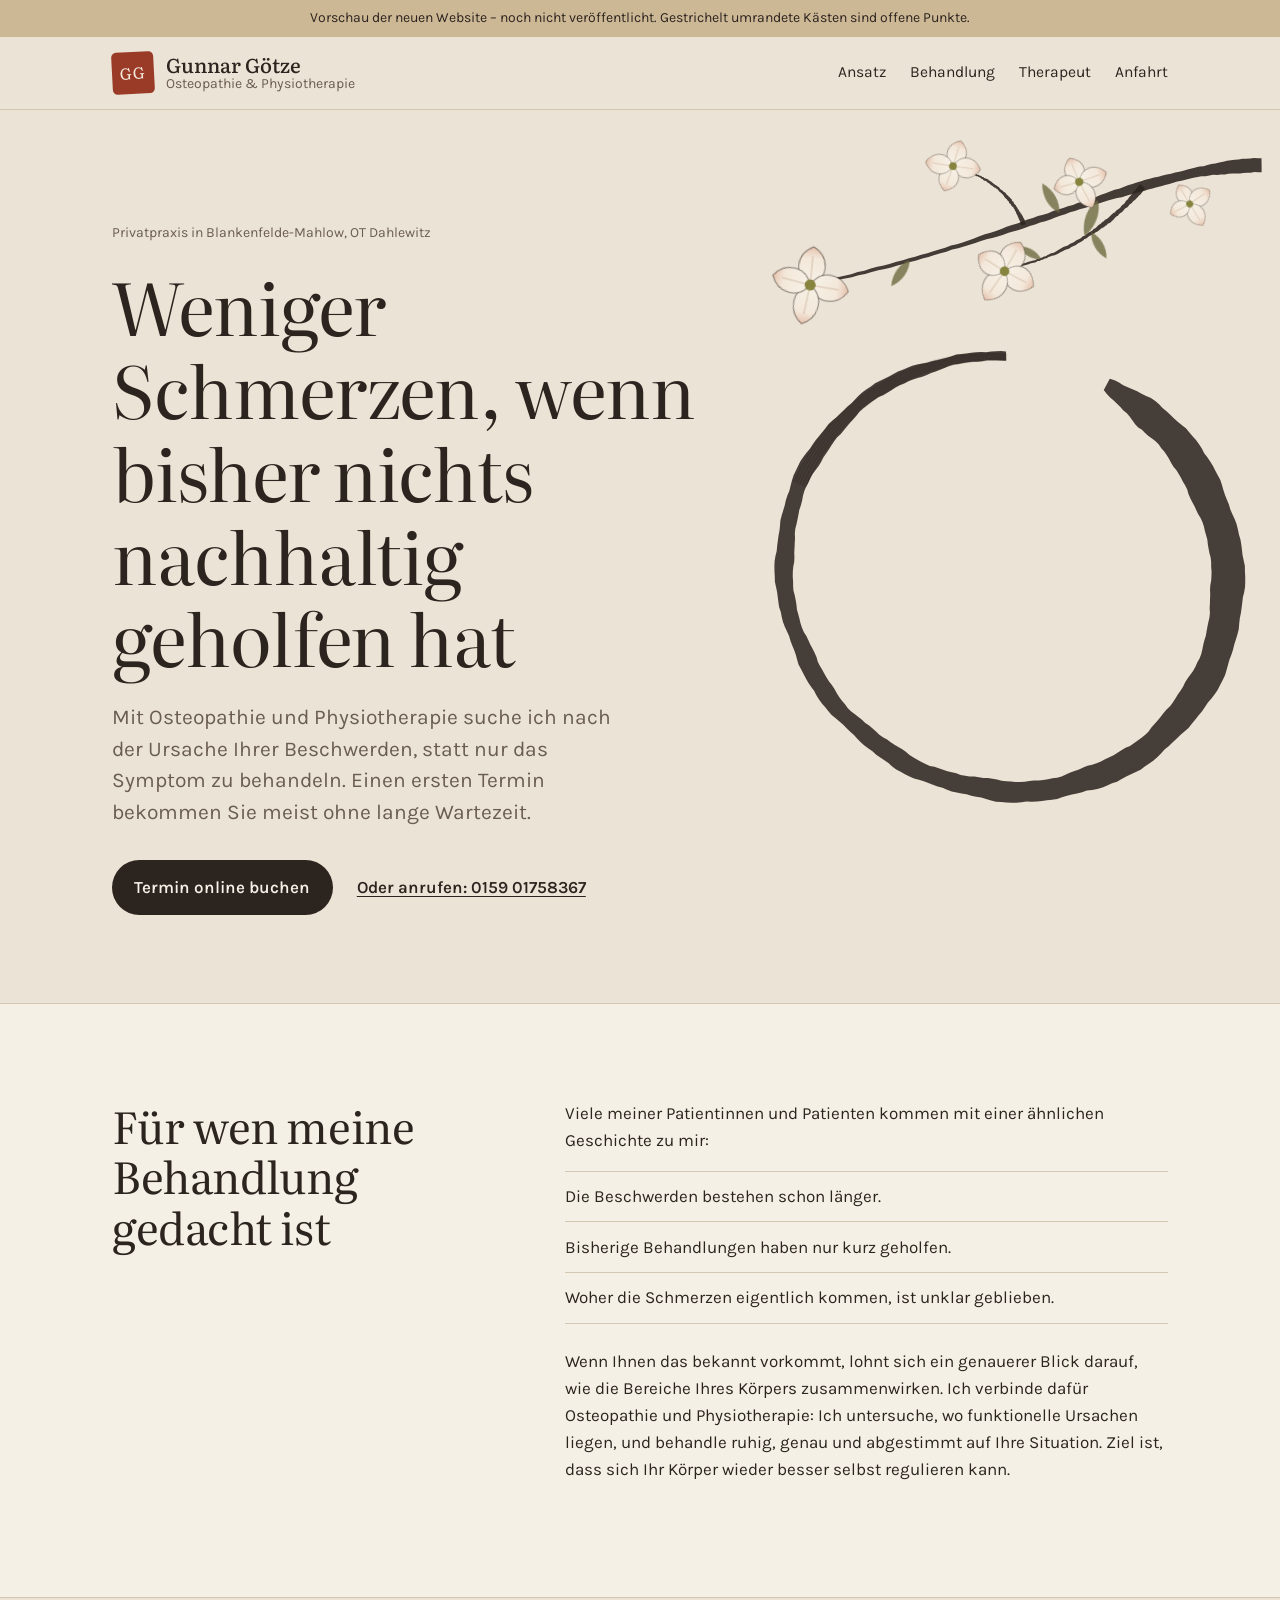
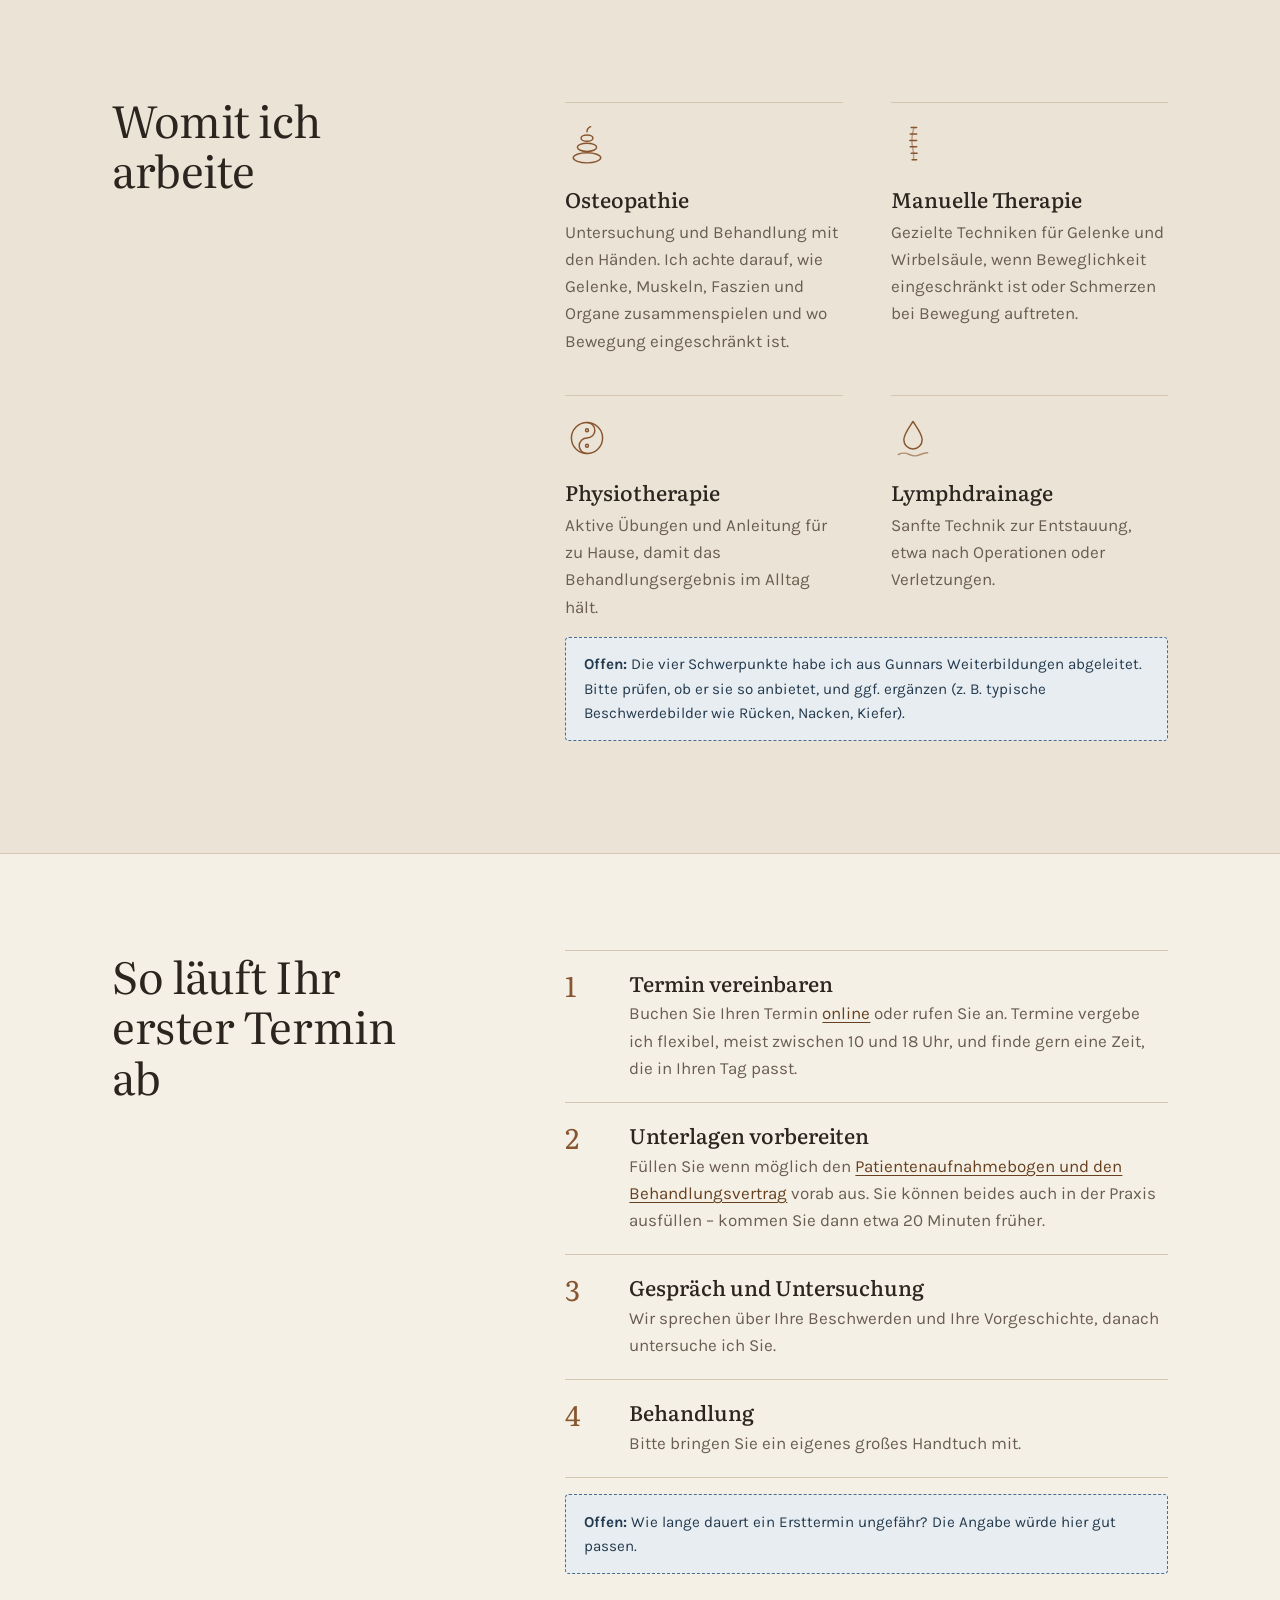
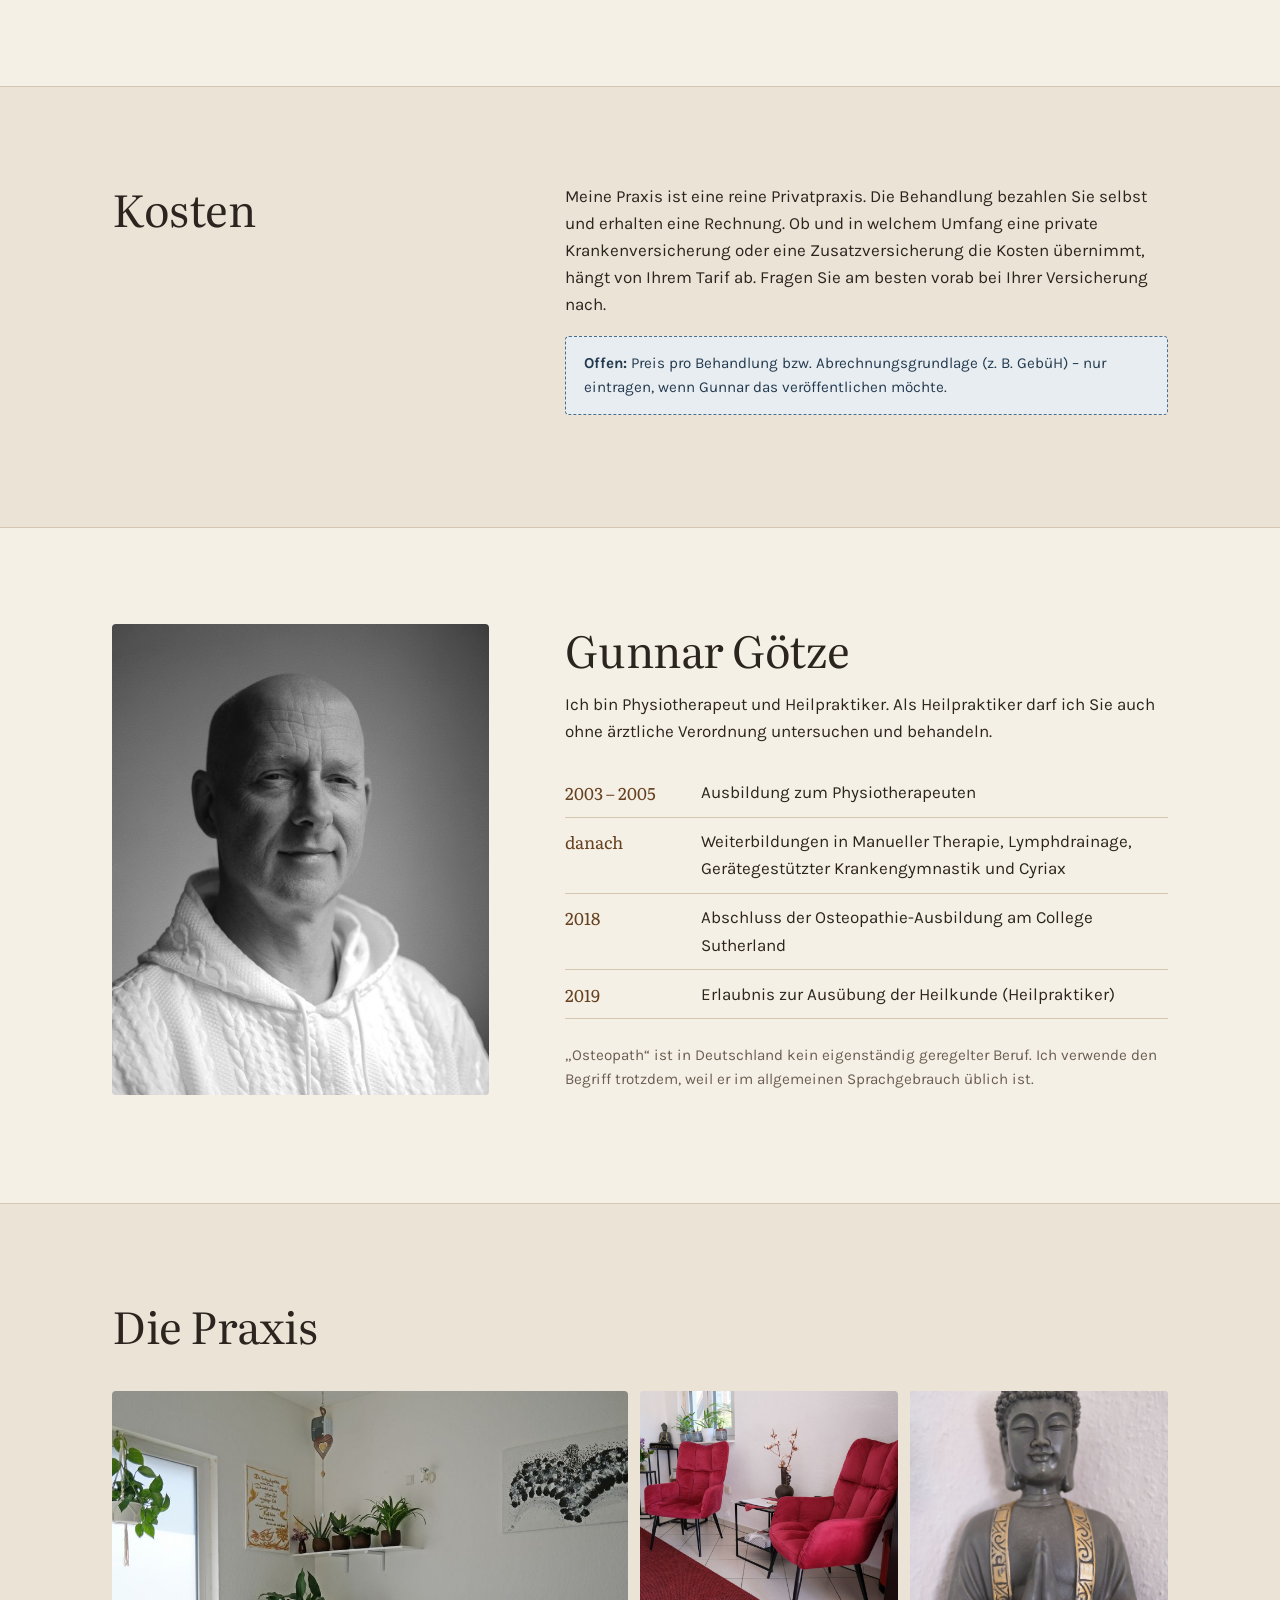
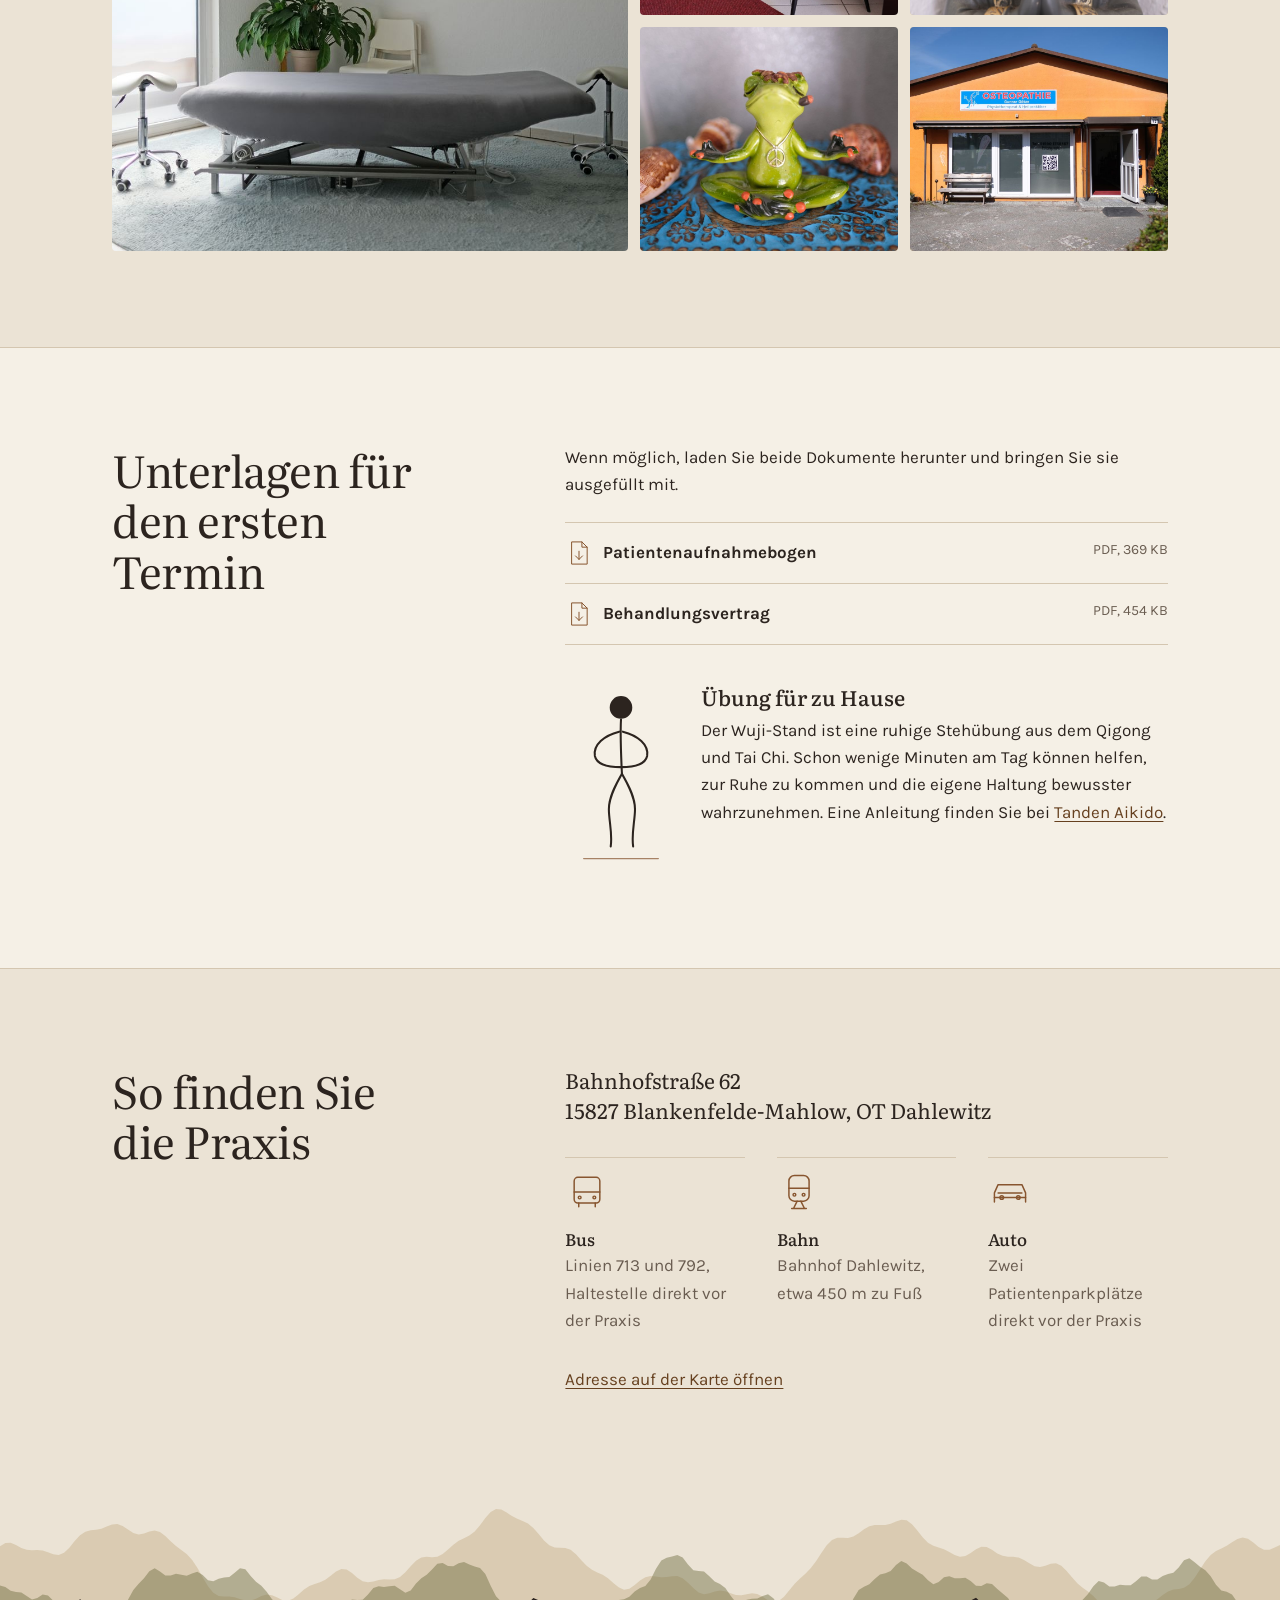
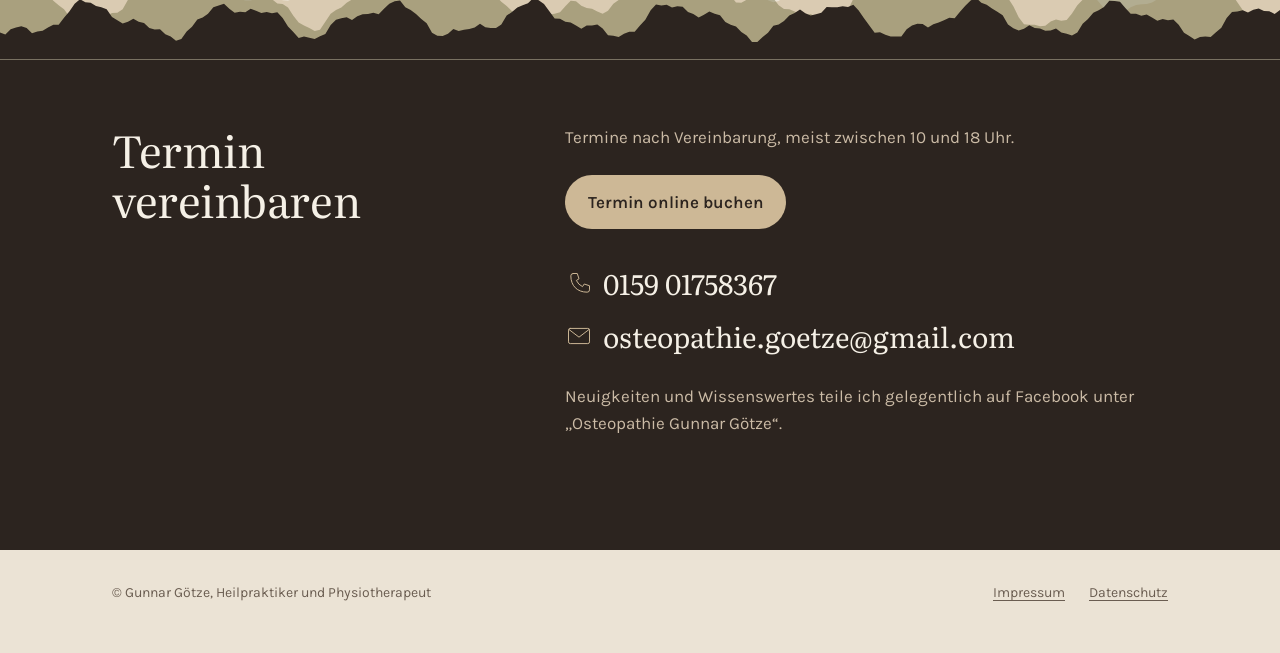
==== commit d507c096: "Blütenzweig (Blüten-Hartriegel) im Kopfbereich, wird nach dem Ensō gemalt Co-Authored-By: Claude Opu" ====
--- a/index.html
+++ b/index.html
@@ -7,7 +7,7 @@
 <title>Osteopathie &amp; Physiotherapie Gunnar Götze – Dahlewitz</title>
 <meta name="description" content="Osteopathie und Physiotherapie in Blankenfelde-Mahlow, OT Dahlewitz. Privatpraxis von Gunnar Götze, Heilpraktiker und Physiotherapeut.">
 <link rel="preload" href="assets/fonts/literata-latin-opsz-normal.woff2" as="font" type="font/woff2" crossorigin>
-<link rel="stylesheet" href="assets/style.css?v=5">
+<link rel="stylesheet" href="assets/style.css?v=6">
 </head>
 <body>
 <svg width="0" height="0" style="position:absolute" aria-hidden="true" focusable="false">
@@ -54,6 +54,26 @@
 <main id="inhalt">
 
 <section class="hero" aria-labelledby="hero-titel">
+  <svg class="blossoms" viewBox="0 -20 660 320" aria-hidden="true" focusable="false">
+<defs><linearGradient id="bract-wash" x1="0" y1="1" x2="0" y2="0"><stop offset="0" stop-color="#f7f1e6"/><stop offset=".7" stop-color="#f3e8da"/><stop offset="1" stop-color="#e6c2ad"/></linearGradient>
+<mask id="br0" maskUnits="userSpaceOnUse" x="0" y="0" width="660" height="400"><path class="reveal" style="animation-delay:1.00s;animation-duration:2.20s" d="M640.0 40.0 L627.9 40.3 L615.7 41.0 L603.3 42.3 L590.8 44.0 L578.0 46.2 L565.0 48.7 L551.8 51.7 L538.4 55.0 L524.7 58.6 L510.7 62.6 L496.5 66.8 L481.9 71.4 L467.0 76.1 L451.8 81.1 L436.2 86.2 L420.3 91.6 L404.0 97.1 L387.3 102.6 L370.2 108.3 L352.6 114.1 L334.6 119.9 L316.1 125.7 L297.2 131.5 L277.8 137.3 L257.8 143.0 L237.4 148.7 L216.4 154.2 L194.8 159.6 L172.7 164.9 L150.0 170.0 L150.0 170.0"/></mask>
+<mask id="br1" maskUnits="userSpaceOnUse" x="0" y="0" width="660" height="400"><path class="reveal" style="animation-delay:2.20s;animation-duration:1.40s" d="M510.7 62.6 L507.6 66.6 L504.3 70.6 L500.9 74.6 L497.2 78.5 L493.4 82.5 L489.4 86.4 L485.2 90.2 L480.9 94.0 L476.5 97.8 L471.9 101.5 L467.1 105.1 L462.3 108.7 L457.3 112.2 L452.2 115.5 L447.0 118.8 L441.7 122.0 L436.3 125.1 L430.8 128.1 L425.3 131.0 L419.6 133.7 L413.9 136.3 L408.2 138.8 L402.4 141.1 L396.5 143.2 L390.6 145.2 L384.7 147.1 L378.7 148.7 L372.7 150.2 L366.7 151.5 L360.7 152.6 L360.7 152.6"/></mask>
+<mask id="br2" maskUnits="userSpaceOnUse" x="0" y="0" width="660" height="400"><path class="reveal" style="animation-delay:2.60s;animation-duration:1.10s" d="M381.6 104.5 L380.6 101.5 L379.4 98.6 L378.0 95.7 L376.6 92.8 L375.0 90.0 L373.3 87.2 L371.5 84.5 L369.6 81.8 L367.6 79.2 L365.5 76.7 L363.3 74.2 L361.0 71.8 L358.6 69.4 L356.1 67.1 L353.5 64.9 L350.8 62.8 L348.1 60.7 L345.3 58.7 L342.4 56.8 L339.4 55.0 L336.4 53.3 L333.3 51.7 L330.1 50.2 L326.9 48.8 L323.6 47.5 L320.3 46.3 L317.0 45.2 L313.5 44.2 L310.1 43.3 L306.6 42.5 L306.6 42.5"/></mask>
+</defs>
+<path class="branch" mask="url(#br0)" d="M639.9 32.5 L635.9 32.4 L631.7 32.2 L627.6 32.6 L623.4 32.8 L619.3 33.0 L615.1 33.7 L610.9 34.0 L606.7 34.5 L602.5 35.0 L598.3 36.3 L594.1 37.0 L589.9 38.1 L585.5 38.5 L581.3 39.6 L577.1 41.0 L572.6 41.4 L568.3 42.4 L564.0 43.6 L559.6 44.7 L555.2 46.0 L550.8 47.1 L546.2 47.8 L541.7 49.2 L537.2 50.1 L532.6 51.2 L528.0 52.5 L523.3 53.4 L518.6 54.7 L513.8 55.7 L509.2 57.3 L504.5 58.7 L499.7 60.3 L494.9 61.8 L490.2 63.6 L485.4 65.4 L480.4 66.6 L475.5 68.4 L470.7 70.3 L465.8 72.1 L460.8 74.2 L455.8 76.0 L450.7 77.8 L445.6 79.7 L440.3 81.0 L435.2 83.0 L429.8 84.4 L424.6 86.5 L419.1 87.9 L413.7 89.7 L408.4 92.1 L402.9 93.7 L397.2 95.1 L391.7 97.2 L386.0 98.8 L380.5 101.1 L374.9 103.3 L369.0 104.9 L363.2 106.8 L357.5 109.2 L351.7 111.4 L345.8 113.3 L339.7 114.9 L333.7 117.1 L327.8 119.6 L321.7 121.6 L315.5 123.7 L309.3 125.8 L302.8 127.2 L296.6 129.6 L290.1 131.3 L283.7 133.3 L277.2 135.4 L270.5 137.0 L264.0 139.3 L257.2 140.8 L250.6 143.1 L243.7 144.8 L236.9 146.8 L229.9 148.7 L222.8 150.1 L215.8 152.1 L208.8 154.4 L201.6 155.8 L194.5 158.2 L187.2 159.9 L179.7 161.5 L172.4 163.5 L165.0 165.7 L157.3 166.8 L149.8 169.1 L150.3 171.3 L157.8 169.1 L165.5 168.2 L173.0 166.1 L180.4 164.4 L187.9 163.0 L195.3 161.5 L202.4 159.3 L209.7 158.0 L216.8 155.9 L223.9 154.0 L231.0 152.7 L238.0 150.9 L244.8 148.9 L251.7 147.3 L258.4 145.0 L265.2 143.5 L271.7 141.1 L278.4 139.6 L284.9 137.5 L291.4 135.5 L297.9 133.8 L304.1 131.5 L310.6 130.1 L316.9 128.2 L323.1 126.2 L329.3 124.5 L335.3 122.2 L341.4 120.3 L347.6 118.9 L353.6 117.3 L359.6 115.4 L365.3 113.3 L371.2 111.6 L377.1 110.1 L382.8 108.1 L388.3 105.8 L394.1 104.3 L399.6 102.2 L405.2 100.8 L410.8 99.0 L416.0 96.6 L421.3 94.7 L426.8 93.2 L432.0 91.1 L437.4 89.6 L442.5 87.7 L447.9 86.5 L453.0 84.7 L458.2 83.1 L463.2 81.6 L468.2 79.8 L473.2 78.3 L478.2 76.8 L483.2 75.4 L488.3 74.6 L493.1 73.1 L498.0 71.7 L502.8 70.5 L507.5 69.1 L512.3 67.8 L516.9 66.3 L521.6 65.3 L526.2 63.9 L530.8 62.9 L535.3 61.5 L539.8 60.3 L544.2 59.1 L548.6 57.6 L553.1 56.9 L557.4 55.8 L561.7 54.5 L566.1 53.6 L570.4 52.6 L574.7 51.9 L579.1 51.9 L583.3 51.0 L587.5 50.4 L591.8 50.5 L595.9 50.0 L600.1 49.9 L604.1 49.1 L608.2 49.0 L612.3 48.8 L616.4 48.8 L620.3 48.3 L624.3 48.1 L628.3 48.0 L632.2 47.4 L636.1 47.5 L640.1 47.5 Z"/>
+<path class="branch" mask="url(#br1)" d="M508.1 60.6 L506.8 61.7 L506.0 63.1 L504.9 64.4 L504.0 65.8 L502.9 67.1 L501.6 68.2 L500.7 69.7 L499.4 70.9 L498.5 72.4 L497.3 73.7 L495.9 74.9 L495.1 76.5 L493.9 77.8 L492.5 79.0 L491.7 80.8 L490.5 82.1 L488.8 83.1 L487.6 84.4 L486.5 86.0 L485.2 87.3 L483.5 88.3 L482.0 89.4 L480.9 91.1 L479.1 91.9 L477.6 93.1 L476.2 94.5 L474.8 95.8 L473.4 97.2 L471.9 98.4 L470.0 99.1 L468.8 100.8 L467.1 101.7 L465.7 103.2 L463.9 104.2 L462.5 105.5 L461.0 107.0 L459.5 108.3 L457.7 109.2 L456.3 110.8 L454.6 111.9 L452.9 112.8 L451.1 113.8 L449.5 115.1 L447.9 116.4 L445.9 117.1 L444.4 118.6 L442.7 119.8 L440.9 120.6 L439.0 121.5 L437.3 122.8 L435.5 123.7 L433.6 124.6 L431.7 125.4 L430.1 126.7 L428.2 127.5 L426.2 128.1 L424.3 129.0 L422.6 130.2 L420.7 131.2 L418.9 132.2 L417.2 133.4 L415.4 134.4 L413.5 135.3 L411.4 135.6 L409.5 136.6 L407.6 137.3 L405.9 138.8 L403.8 139.1 L401.9 140.0 L399.9 140.6 L398.1 141.6 L396.0 141.8 L394.3 143.1 L392.2 143.4 L390.2 143.9 L388.2 144.4 L386.2 145.1 L384.3 145.8 L382.3 146.3 L380.3 146.8 L378.4 147.7 L376.4 148.0 L374.4 148.4 L372.4 149.0 L370.5 149.8 L368.5 150.0 L366.5 150.4 L364.6 151.0 L362.6 151.4 L360.6 152.0 L360.9 153.4 L362.9 152.9 L364.9 152.6 L366.9 152.1 L368.9 151.8 L371.0 151.6 L372.9 150.9 L374.9 150.5 L377.0 150.2 L379.0 149.9 L380.9 149.0 L383.0 148.6 L385.0 148.1 L387.0 147.5 L388.9 146.7 L390.9 146.2 L392.9 145.7 L395.0 145.3 L396.8 144.0 L398.9 143.8 L400.8 142.7 L402.8 142.2 L404.7 141.3 L406.8 141.0 L408.5 139.6 L410.5 139.0 L412.4 138.1 L414.6 137.9 L416.6 137.1 L418.5 136.2 L420.3 135.1 L422.2 134.2 L424.1 133.4 L425.9 132.3 L427.8 131.4 L429.9 130.8 L431.8 130.0 L433.5 128.8 L435.4 127.9 L437.3 127.0 L439.2 126.0 L440.8 124.7 L442.7 123.7 L444.6 122.8 L446.3 121.6 L447.8 120.1 L449.7 119.4 L451.4 118.1 L453.0 116.8 L454.9 115.9 L456.8 115.0 L458.6 114.0 L460.0 112.6 L462.0 111.8 L463.7 110.6 L465.2 109.3 L466.8 108.1 L468.7 107.3 L470.2 105.8 L472.0 104.9 L473.3 103.3 L475.3 102.6 L476.8 101.3 L478.2 99.9 L479.6 98.5 L480.9 97.0 L482.3 95.7 L484.1 94.8 L485.2 93.1 L486.7 91.9 L488.4 90.9 L489.8 89.5 L490.9 87.9 L492.2 86.6 L494.0 85.8 L495.4 84.5 L496.4 82.9 L498.0 81.8 L499.4 80.6 L500.5 79.1 L502.1 78.1 L503.4 76.9 L504.6 75.5 L506.0 74.3 L507.0 72.9 L508.5 71.7 L509.6 70.4 L510.6 68.9 L511.6 67.5 L512.4 66.0 L513.7 64.8 Z"/>
+<path class="branch" mask="url(#br2)" d="M384.0 103.7 L383.7 102.7 L383.0 101.8 L383.1 100.6 L382.9 99.5 L382.4 98.5 L381.9 97.5 L381.2 96.6 L380.9 95.5 L380.3 94.6 L379.6 93.7 L379.3 92.6 L378.2 92.0 L378.1 90.8 L377.0 90.1 L376.7 89.0 L376.0 88.1 L375.3 87.3 L374.9 86.2 L374.2 85.4 L373.7 84.4 L373.2 83.3 L372.2 82.7 L371.5 81.9 L371.0 80.8 L370.6 79.7 L369.6 79.0 L369.0 78.2 L368.7 76.9 L367.8 76.2 L367.0 75.4 L366.4 74.4 L365.4 73.8 L364.7 72.8 L363.7 72.3 L363.0 71.4 L362.3 70.4 L361.5 69.6 L360.6 68.9 L359.5 68.4 L358.8 67.5 L357.8 66.9 L356.8 66.3 L356.1 65.4 L355.4 64.4 L354.5 63.7 L353.5 63.0 L352.8 62.2 L351.6 61.8 L350.6 61.2 L349.8 60.3 L348.8 59.7 L347.9 59.0 L347.0 58.2 L346.1 57.5 L345.1 56.9 L344.0 56.4 L343.2 55.5 L342.3 54.8 L341.0 54.5 L339.9 54.2 L338.8 53.7 L338.1 52.7 L336.7 52.7 L335.9 51.7 L334.8 51.3 L333.6 51.0 L332.7 50.2 L331.4 50.2 L330.4 49.6 L329.4 48.9 L328.2 48.7 L327.4 47.7 L326.1 47.6 L325.0 47.2 L323.9 46.9 L322.9 46.0 L321.7 45.7 L320.7 45.2 L319.5 44.8 L318.4 44.4 L317.3 43.9 L316.1 43.8 L314.9 43.8 L313.8 43.4 L312.5 43.3 L311.4 43.2 L310.3 42.6 L309.1 42.2 L307.9 42.3 L306.7 42.1 L306.5 43.3 L307.6 43.6 L308.8 43.5 L309.9 44.0 L311.0 44.6 L312.1 44.9 L313.3 45.0 L314.4 45.5 L315.6 45.6 L316.8 45.7 L317.9 46.2 L318.9 46.7 L320.0 47.1 L321.1 47.6 L322.2 47.9 L323.2 48.7 L324.3 49.0 L325.4 49.4 L326.6 49.4 L327.5 50.4 L328.7 50.6 L329.6 51.3 L330.6 51.9 L331.9 51.9 L332.8 52.7 L333.9 53.1 L334.9 53.6 L335.7 54.6 L337.0 54.7 L337.6 55.8 L338.6 56.4 L339.7 56.8 L340.9 57.1 L341.8 57.8 L342.5 58.8 L343.5 59.3 L344.5 59.9 L345.3 60.6 L346.2 61.4 L347.1 62.0 L348.1 62.5 L348.9 63.4 L349.9 64.0 L351.1 64.3 L351.9 65.1 L352.8 65.7 L353.7 66.4 L354.4 67.4 L355.0 68.3 L355.9 69.0 L356.8 69.6 L357.5 70.5 L358.5 71.1 L359.3 71.9 L359.9 72.8 L360.5 73.8 L361.1 74.8 L362.0 75.4 L362.5 76.4 L363.5 76.9 L364.0 78.0 L364.8 78.7 L365.6 79.4 L365.9 80.6 L366.6 81.4 L367.6 82.0 L368.0 83.0 L368.5 84.0 L369.3 84.7 L370.3 85.3 L370.8 86.3 L371.3 87.3 L372.0 88.1 L372.2 89.2 L372.9 90.0 L373.4 90.9 L373.5 92.1 L374.4 92.8 L374.4 94.0 L375.3 94.7 L375.4 95.8 L375.9 96.7 L376.4 97.6 L376.5 98.7 L377.1 99.5 L377.6 100.5 L378.1 101.4 L378.2 102.4 L378.2 103.5 L379.0 104.3 L379.3 105.3 Z"/>
+<g transform="translate(462.0 77.8) rotate(200) scale(0.9)"><path class="leaf" style="animation-delay:3.00s" d="M0 0 C8 -10 10 -30 0 -46 C-10 -30 -8 -10 0 0 Z"/></g>
+<g transform="translate(420.3 91.6) rotate(-30) scale(0.8)"><path class="leaf" style="animation-delay:3.20s" d="M0 0 C8 -10 10 -30 0 -46 C-10 -30 -8 -10 0 0 Z"/></g>
+<g transform="translate(455.6 113.3) rotate(150) scale(0.7)"><path class="leaf" style="animation-delay:3.30s" d="M0 0 C8 -10 10 -30 0 -46 C-10 -30 -8 -10 0 0 Z"/></g>
+<g transform="translate(257.8 143.0) rotate(215) scale(0.75)"><path class="leaf" style="animation-delay:3.50s" d="M0 0 C8 -10 10 -30 0 -46 C-10 -30 -8 -10 0 0 Z"/></g>
+<g transform="translate(400.4 141.8) rotate(-60) scale(0.6)"><path class="leaf" style="animation-delay:3.60s" d="M0 0 C8 -10 10 -30 0 -46 C-10 -30 -8 -10 0 0 Z"/></g>
+<g class="flower" transform="translate(150.0 170.0) rotate(8) scale(1.15)"><g transform="rotate(-2.5)"><path class="bract" style="animation-delay:3.40s" d="M0 0 C17.6 -8.0 15.8 -28.2 0 -36.183869434005864 C-15.8 -28.2 -17.6 -8.0 0 0 Z"/><path class="vein" style="animation-delay:3.70s" d="M0 -4 L0 -27.1"/></g><g transform="rotate(91.8)"><path class="bract" style="animation-delay:3.68s" d="M0 0 C17.3 -8.0 15.5 -28.5 0 -36.53724113818373 C-15.5 -28.5 -17.3 -8.0 0 0 Z"/><path class="vein" style="animation-delay:3.98s" d="M0 -4 L0 -27.4"/></g><g transform="rotate(184.7)"><path class="bract" style="animation-delay:3.96s" d="M0 0 C16.4 -8.2 14.7 -29.2 0 -37.43742191302431 C-14.7 -29.2 -16.4 -8.2 0 0 Z"/><path class="vein" style="animation-delay:4.26s" d="M0 -4 L0 -28.1"/></g><g transform="rotate(276.9)"><path class="bract" style="animation-delay:4.24s" d="M0 0 C16.5 -8.0 14.8 -28.3 0 -36.334263058959195 C-14.8 -28.3 -16.5 -8.0 0 0 Z"/><path class="vein" style="animation-delay:4.54s" d="M0 -4 L0 -27.3"/></g><g class="core" style="animation-delay:4.60s"><circle r="5.2"/><circle cx="3.2" cy="0.0" r="1.7"/><circle cx="1.6" cy="2.8" r="1.7"/><circle cx="-1.6" cy="2.8" r="1.7"/><circle cx="-3.2" cy="0.0" r="1.7"/><circle cx="-1.6" cy="-2.8" r="1.7"/><circle cx="1.6" cy="-2.8" r="1.7"/></g></g>
+<g class="flower" transform="translate(361.0 155.0) rotate(30) scale(1.0)"><g transform="rotate(-0.7)"><path class="bract" style="animation-delay:3.90s" d="M0 0 C18.7 -7.9 16.8 -27.9 0 -35.75328905376759 C-16.8 -27.9 -18.7 -7.9 0 0 Z"/><path class="vein" style="animation-delay:4.20s" d="M0 -4 L0 -26.8"/></g><g transform="rotate(88.0)"><path class="bract" style="animation-delay:4.18s" d="M0 0 C18.7 -7.8 16.7 -27.6 0 -35.41288426455887 C-16.7 -27.6 -18.7 -7.8 0 0 Z"/><path class="vein" style="animation-delay:4.48s" d="M0 -4 L0 -26.6"/></g><g transform="rotate(184.7)"><path class="bract" style="animation-delay:4.46s" d="M0 0 C17.5 -8.3 15.6 -29.4 0 -37.66554804189939 C-15.6 -29.4 -17.5 -8.3 0 0 Z"/><path class="vein" style="animation-delay:4.76s" d="M0 -4 L0 -28.2"/></g><g transform="rotate(272.4)"><path class="bract" style="animation-delay:4.74s" d="M0 0 C18.2 -7.3 16.3 -25.9 0 -33.22936618770501 C-16.3 -25.9 -18.2 -7.3 0 0 Z"/><path class="vein" style="animation-delay:5.04s" d="M0 -4 L0 -24.9"/></g><g class="core" style="animation-delay:5.10s"><circle r="5.2"/><circle cx="3.2" cy="0.0" r="1.7"/><circle cx="1.6" cy="2.8" r="1.7"/><circle cx="-1.6" cy="2.8" r="1.7"/><circle cx="-3.2" cy="0.0" r="1.7"/><circle cx="-1.6" cy="-2.8" r="1.7"/><circle cx="1.6" cy="-2.8" r="1.7"/></g></g>
+<g class="flower" transform="translate(305.0 41.0) rotate(12) scale(0.8)"><g transform="rotate(5.1)"><path class="bract" style="animation-delay:4.50s" d="M0 0 C18.2 -7.9 16.3 -28.0 0 -35.84969783980684 C-16.3 -28.0 -18.2 -7.9 0 0 Z"/><path class="vein" style="animation-delay:4.80s" d="M0 -4 L0 -26.9"/></g><g transform="rotate(85.4)"><path class="bract" style="animation-delay:4.78s" d="M0 0 C18.9 -8.2 17.0 -29.2 0 -37.39990242079895 C-17.0 -29.2 -18.9 -8.2 0 0 Z"/><path class="vein" style="animation-delay:5.08s" d="M0 -4 L0 -28.0"/></g><g transform="rotate(187.6)"><path class="bract" style="animation-delay:5.06s" d="M0 0 C18.4 -7.7 16.5 -27.5 0 -35.22173960402974 C-16.5 -27.5 -18.4 -7.7 0 0 Z"/><path class="vein" style="animation-delay:5.36s" d="M0 -4 L0 -26.4"/></g><g transform="rotate(267.1)"><path class="bract" style="animation-delay:5.34s" d="M0 0 C18.6 -8.2 16.6 -29.2 0 -37.45993831984408 C-16.6 -29.2 -18.6 -8.2 0 0 Z"/><path class="vein" style="animation-delay:5.64s" d="M0 -4 L0 -28.1"/></g><g class="core" style="animation-delay:5.70s"><circle r="5.2"/><circle cx="3.2" cy="0.0" r="1.7"/><circle cx="1.6" cy="2.8" r="1.7"/><circle cx="-1.6" cy="2.8" r="1.7"/><circle cx="-3.2" cy="0.0" r="1.7"/><circle cx="-1.6" cy="-2.8" r="1.7"/><circle cx="1.6" cy="-2.8" r="1.7"/></g></g>
+<g class="flower" transform="translate(442.0 58.0) rotate(-20) scale(0.85)"><g transform="rotate(-2.4)"><path class="bract" style="animation-delay:5.00s" d="M0 0 C17.4 -7.1 15.6 -25.3 0 -32.49663549827642 C-15.6 -25.3 -17.4 -7.1 0 0 Z"/><path class="vein" style="animation-delay:5.30s" d="M0 -4 L0 -24.4"/></g><g transform="rotate(90.8)"><path class="bract" style="animation-delay:5.28s" d="M0 0 C17.5 -8.1 15.7 -28.6 0 -36.60940097012774 C-15.7 -28.6 -17.5 -8.1 0 0 Z"/><path class="vein" style="animation-delay:5.58s" d="M0 -4 L0 -27.5"/></g><g transform="rotate(172.5)"><path class="bract" style="animation-delay:5.56s" d="M0 0 C16.3 -8.1 14.6 -28.7 0 -36.85484095815788 C-14.6 -28.7 -16.3 -8.1 0 0 Z"/><path class="vein" style="animation-delay:5.86s" d="M0 -4 L0 -27.6"/></g><g transform="rotate(274.8)"><path class="bract" style="animation-delay:5.84s" d="M0 0 C17.1 -7.3 15.3 -25.8 0 -33.03737784325131 C-15.3 -25.8 -17.1 -7.3 0 0 Z"/><path class="vein" style="animation-delay:6.14s" d="M0 -4 L0 -24.8"/></g><g class="core" style="animation-delay:6.20s"><circle r="5.2"/><circle cx="3.2" cy="0.0" r="1.7"/><circle cx="1.6" cy="2.8" r="1.7"/><circle cx="-1.6" cy="2.8" r="1.7"/><circle cx="-3.2" cy="0.0" r="1.7"/><circle cx="-1.6" cy="-2.8" r="1.7"/><circle cx="1.6" cy="-2.8" r="1.7"/></g></g>
+<g class="flower" transform="translate(562.0 82.0) rotate(-35) scale(0.72)"><g transform="rotate(4.6)"><path class="bract" style="animation-delay:5.50s" d="M0 0 C16.6 -7.2 14.8 -25.6 0 -32.843001192982285 C-14.8 -25.6 -16.6 -7.2 0 0 Z"/><path class="vein" style="animation-delay:5.80s" d="M0 -4 L0 -24.6"/></g><g transform="rotate(90.3)"><path class="bract" style="animation-delay:5.78s" d="M0 0 C18.5 -8.0 16.6 -28.3 0 -36.34139832190629 C-16.6 -28.3 -18.5 -8.0 0 0 Z"/><path class="vein" style="animation-delay:6.08s" d="M0 -4 L0 -27.3"/></g><g transform="rotate(183.0)"><path class="bract" style="animation-delay:6.06s" d="M0 0 C17.6 -8.3 15.7 -29.4 0 -37.67448438167298 C-15.7 -29.4 -17.6 -8.3 0 0 Z"/><path class="vein" style="animation-delay:6.36s" d="M0 -4 L0 -28.3"/></g><g transform="rotate(277.2)"><path class="bract" style="animation-delay:6.34s" d="M0 0 C16.8 -7.2 15.0 -25.4 0 -32.516141046189034 C-15.0 -25.4 -16.8 -7.2 0 0 Z"/><path class="vein" style="animation-delay:6.64s" d="M0 -4 L0 -24.4"/></g><g class="core" style="animation-delay:6.70s"><circle r="5.2"/><circle cx="3.2" cy="0.0" r="1.7"/><circle cx="1.6" cy="2.8" r="1.7"/><circle cx="-1.6" cy="2.8" r="1.7"/><circle cx="-3.2" cy="0.0" r="1.7"/><circle cx="-1.6" cy="-2.8" r="1.7"/><circle cx="1.6" cy="-2.8" r="1.7"/></g></g>
+  </svg>
   <svg class="enso" viewBox="40 40 520 520" aria-hidden="true" focusable="false">
     <defs><mask id="enso-mask" maskUnits="userSpaceOnUse" x="0" y="0" width="600" height="600"><path class="reveal" d="M405.2 102.1 L414.6 107.5 L423.7 113.3 L432.6 119.4 L441.2 126.0 L449.6 132.9 L457.6 140.2 L465.3 147.8 L472.7 155.8 L479.7 164.1 L486.4 172.7 L492.7 181.6 L498.6 190.8 L504.0 200.3 L509.1 210.1 L513.7 220.1 L517.8 230.3 L521.5 240.8 L524.7 251.4 L527.3 262.2 L529.4 273.2 L531.0 284.3 L532.1 295.4 L532.6 306.6 L532.5 317.9 L531.8 329.1 L530.6 340.4 L528.7 351.5 L526.3 362.6 L523.4 373.6 L519.8 384.4 L515.7 395.0 L511.0 405.3 L505.8 415.5 L500.0 425.3 L493.7 434.8 L486.9 444.0 L479.7 452.7 L472.0 461.1 L463.9 469.1 L455.3 476.6 L446.4 483.6 L437.2 490.2 L427.6 496.3 L417.8 501.8 L407.7 506.8 L397.4 511.3 L386.8 515.3 L376.2 518.7 L365.4 521.6 L354.5 523.9 L343.5 525.7 L332.4 527.0 L321.4 527.7 L310.4 527.9 L299.3 527.6 L288.4 526.8 L277.5 525.5 L266.7 523.7 L256.0 521.4 L245.5 518.6 L235.1 515.4 L224.9 511.8 L214.8 507.7 L205.0 503.1 L195.4 498.2 L186.0 492.8 L176.8 487.1 L167.9 480.9 L159.3 474.4 L150.9 467.5 L142.9 460.3 L135.2 452.6 L127.8 444.7 L120.7 436.4 L114.0 427.8 L107.7 418.9 L101.8 409.7 L96.3 400.2 L91.2 390.5 L86.6 380.5 L82.4 370.3 L78.7 359.8 L75.5 349.2 L72.8 338.4 L70.7 327.5 L69.1 316.4 L68.0 305.3 L67.5 294.0 L67.5 282.8 L68.1 271.5 L69.3 260.3 L71.1 249.1 L73.5 238.0 L76.4 227.1 L80.0 216.3 L84.1 205.7 L88.7 195.3 L93.9 185.1 L99.7 175.3 L105.9 165.8 L112.6 156.6 L119.9 147.8 L127.5 139.4 L135.6 131.4 L144.2 123.8 L153.0 116.8 L162.3 110.2 L171.8 104.1 L181.6 98.5 L191.7 93.4 L202.0 88.9 L212.5 84.9 L223.2 81.5 L234.0 78.6 L244.9 76.2 L255.9 74.4 L266.9 73.1 L277.9 72.3 L289.0 72.1 L300.0 72.3"/></mask></defs>
     <path class="ink" mask="url(#enso-mask)" d="M408.8 95.4 L413.8 97.0 L418.5 99.3 L422.9 102.0 L427.7 104.1 L432.6 106.3 L437.5 108.4 L442.1 111.1 L446.9 113.4 L451.9 115.6 L456.5 118.5 L460.5 122.0 L464.1 126.0 L468.3 129.3 L472.2 133.0 L475.9 136.8 L480.0 140.4 L484.2 143.8 L488.6 147.2 L492.1 151.3 L495.6 155.5 L499.2 159.6 L502.4 163.9 L505.3 168.5 L507.8 173.4 L511.1 177.7 L514.2 182.2 L517.0 186.9 L519.5 191.8 L522.0 196.6 L524.7 201.4 L526.4 206.6 L527.9 211.9 L529.6 217.1 L531.6 222.1 L533.7 227.2 L535.2 232.4 L537.5 237.5 L539.8 242.5 L541.7 247.7 L543.1 253.1 L544.2 258.5 L545.8 263.8 L546.7 269.3 L547.4 274.8 L548.0 280.3 L549.2 285.8 L550.4 291.3 L550.5 296.9 L550.8 302.5 L550.8 308.1 L550.6 313.7 L549.7 319.2 L548.3 324.7 L547.7 330.2 L547.0 335.7 L546.2 341.2 L545.1 346.7 L544.5 352.2 L544.0 357.9 L542.6 363.3 L541.0 368.6 L539.3 373.9 L538.0 379.4 L536.3 384.7 L534.2 389.9 L532.7 395.3 L531.2 400.8 L529.6 406.2 L527.1 411.3 L524.5 416.3 L522.0 421.4 L518.8 426.0 L515.4 430.5 L511.7 434.8 L508.6 439.5 L505.4 444.1 L501.8 448.3 L498.3 452.7 L494.8 457.0 L491.3 461.4 L487.1 465.1 L482.8 468.7 L478.8 472.6 L474.8 476.4 L470.8 480.2 L466.5 483.7 L462.7 487.8 L458.9 491.9 L454.7 495.5 L450.2 498.8 L445.5 501.8 L441.1 505.1 L436.1 507.6 L431.0 509.9 L426.1 512.4 L421.2 515.0 L416.4 517.7 L411.2 519.5 L406.1 521.7 L401.1 523.7 L395.8 525.3 L390.3 526.4 L384.8 527.1 L379.7 528.7 L374.4 530.0 L369.1 531.2 L363.9 532.4 L358.7 534.0 L353.7 535.8 L348.3 536.6 L343.0 537.3 L337.6 537.9 L332.3 538.6 L326.9 538.9 L321.5 538.6 L316.2 539.3 L310.9 539.7 L305.5 539.9 L300.2 539.5 L294.9 539.0 L289.5 538.7 L284.3 537.4 L279.1 535.9 L274.0 534.4 L268.8 533.4 L263.6 532.5 L258.6 530.9 L253.4 530.0 L248.3 529.0 L243.1 528.0 L238.2 526.2 L233.4 524.2 L228.3 522.8 L223.4 521.0 L218.6 519.2 L213.8 517.2 L208.7 515.8 L203.6 514.4 L198.8 512.2 L194.1 509.9 L189.5 507.4 L184.9 504.9 L180.7 501.7 L176.7 498.2 L172.5 495.3 L168.2 492.3 L163.9 489.4 L160.0 485.9 L155.8 482.9 L151.5 479.9 L147.7 476.3 L144.1 472.6 L140.6 468.7 L136.7 465.4 L132.9 461.8 L129.4 458.0 L125.4 454.6 L121.4 451.2 L117.2 447.9 L113.8 443.9 L110.5 439.8 L107.0 435.8 L104.0 431.5 L101.2 427.1 L98.8 422.4 L95.6 418.1 L92.6 413.8 L90.1 409.2 L87.6 404.5 L85.2 399.8 L82.6 395.2 L81.1 390.1 L79.7 385.0 L78.0 380.0 L76.0 375.1 L74.1 370.2 L72.6 365.1 L70.4 360.3 L68.1 355.4 L66.2 350.3 L64.9 345.2 L63.9 339.9 L62.2 334.8 L61.4 329.5 L60.7 324.2 L60.0 318.9 L58.9 313.5 L57.7 308.2 L57.6 302.8 L57.3 297.4 L57.2 292.0 L57.4 286.6 L58.3 281.2 L59.6 275.9 L60.1 270.5 L60.8 265.2 L61.5 259.9 L62.5 254.6 L63.1 249.2 L63.5 243.7 L64.9 238.5 L66.4 233.3 L68.0 228.1 L69.2 222.8 L70.8 217.6 L72.9 212.6 L74.2 207.3 L75.6 202.0 L77.2 196.7 L79.6 191.8 L82.0 186.9 L84.4 181.9 L87.5 177.4 L90.8 173.0 L94.4 168.8 L97.3 164.2 L100.4 159.7 L103.9 155.6 L107.3 151.3 L110.7 147.1 L114.0 142.8 L118.1 139.2 L122.3 135.7 L126.1 131.9 L130.0 128.2 L133.9 124.5 L138.1 121.0 L141.7 117.0 L145.4 113.0 L149.5 109.5 L153.8 106.2 L158.4 103.3 L162.7 100.1 L167.5 97.6 L172.5 95.4 L177.3 92.9 L182.0 90.3 L186.7 87.7 L191.8 85.9 L196.7 83.9 L201.7 81.8 L206.8 80.3 L212.1 79.3 L217.5 78.6 L222.5 77.0 L227.7 75.8 L232.8 74.7 L237.9 73.4 L242.9 71.8 L247.9 70.0 L253.1 69.4 L258.3 68.7 L263.5 68.1 L268.7 67.5 L274.0 67.2 L279.2 67.5 L284.4 66.8 L289.6 66.4 L294.8 66.2 L300.0 66.7 L300.0 76.5 L295.0 76.3 L290.0 75.9 L285.0 75.8 L280.0 76.0 L275.0 77.0 L270.1 77.4 L265.0 77.5 L260.0 78.1 L255.0 78.8 L250.1 79.9 L245.1 80.4 L240.2 81.9 L235.6 84.0 L230.9 85.9 L226.3 87.7 L221.5 89.3 L217.0 91.5 L212.3 93.1 L207.3 94.4 L202.5 96.0 L197.8 97.9 L193.4 100.3 L188.7 102.2 L184.2 104.5 L179.9 107.3 L175.6 110.0 L171.2 112.5 L166.5 114.5 L162.2 117.4 L158.0 120.3 L153.9 123.3 L149.8 126.4 L146.2 130.0 L143.2 134.2 L139.7 138.0 L136.3 141.7 L133.0 145.6 L129.8 149.6 L126.6 153.5 L122.8 156.9 L119.7 161.0 L116.9 165.2 L114.3 169.5 L111.4 173.7 L108.5 177.8 L106.3 182.4 L103.6 186.7 L100.6 190.8 L97.5 194.9 L95.0 199.3 L92.9 204.0 L90.4 208.4 L88.5 213.2 L87.1 218.1 L86.2 223.2 L84.9 228.1 L83.3 232.9 L82.4 237.9 L81.4 242.8 L80.4 247.7 L79.1 252.6 L78.6 257.6 L78.8 262.8 L78.5 267.8 L78.3 272.8 L78.0 277.8 L78.2 282.8 L77.9 287.7 L76.9 292.6 L76.5 297.6 L76.4 302.6 L76.8 307.6 L76.8 312.5 L77.2 317.5 L78.5 322.4 L79.5 327.3 L80.3 332.1 L80.8 337.1 L82.1 341.9 L83.4 346.6 L84.5 351.5 L86.0 356.2 L88.0 360.7 L90.7 365.0 L92.8 369.5 L94.8 373.9 L97.1 378.2 L99.3 382.6 L101.3 387.0 L102.6 391.7 L104.8 396.1 L107.2 400.2 L109.6 404.5 L112.0 408.7 L114.5 412.8 L117.6 416.6 L120.2 420.6 L122.6 424.9 L125.1 429.0 L128.0 432.9 L131.2 436.6 L134.0 440.5 L137.4 443.9 L141.3 446.9 L145.3 449.8 L149.0 452.9 L152.5 456.2 L156.5 458.9 L160.2 461.9 L163.7 465.2 L167.2 468.4 L171.0 471.2 L175.3 473.5 L179.1 476.4 L183.1 479.0 L187.1 481.5 L191.3 483.8 L195.2 486.5 L198.9 489.8 L203.0 492.3 L207.1 494.8 L211.4 497.0 L215.6 499.3 L220.1 501.2 L224.9 502.1 L229.5 503.6 L234.0 505.1 L238.6 506.7 L243.2 507.8 L247.9 508.9 L252.4 510.6 L257.2 511.6 L261.9 512.2 L266.8 512.3 L271.5 513.0 L276.3 513.8 L281.1 513.9 L285.8 514.6 L290.6 515.5 L295.3 516.8 L300.2 517.4 L305.0 517.5 L309.9 518.0 L314.8 518.1 L319.6 517.8 L324.4 516.9 L329.3 516.5 L334.2 516.5 L339.1 515.9 L343.9 515.2 L348.7 514.2 L353.6 513.6 L358.3 512.2 L362.8 510.1 L367.4 508.2 L371.9 506.5 L376.5 504.9 L380.9 502.8 L385.5 501.1 L390.3 499.9 L395.0 498.4 L399.5 496.5 L403.8 494.1 L408.4 492.2 L412.8 490.0 L416.9 487.3 L421.0 484.7 L425.3 482.2 L430.0 480.2 L434.1 477.4 L438.1 474.5 L442.1 471.6 L446.0 468.5 L449.5 465.0 L452.4 460.8 L455.7 457.2 L459.0 453.5 L462.2 449.7 L465.2 445.8 L468.3 442.0 L472.0 438.6 L474.9 434.7 L477.6 430.6 L480.1 426.4 L482.9 422.3 L485.6 418.2 L487.7 413.7 L490.3 409.6 L493.2 405.6 L496.1 401.6 L498.6 397.3 L500.5 392.8 L502.9 388.5 L504.7 383.8 L505.9 379.0 L506.8 374.1 L508.0 369.4 L509.5 364.7 L510.3 359.9 L511.2 355.1 L512.2 350.3 L513.3 345.6 L513.8 340.7 L513.5 335.8 L513.8 330.9 L513.9 326.1 L514.1 321.3 L513.9 316.5 L514.2 311.7 L515.1 306.9 L515.4 302.1 L515.5 297.3 L515.1 292.5 L515.1 287.7 L514.6 283.0 L513.3 278.3 L512.4 273.6 L511.6 268.9 L511.1 264.1 L509.8 259.5 L508.5 254.9 L507.5 250.3 L506.0 245.8 L504.0 241.4 L501.4 237.2 L499.4 233.0 L497.5 228.7 L495.2 224.5 L493.1 220.3 L491.3 216.1 L490.0 211.5 L487.9 207.3 L485.5 203.3 L483.4 199.2 L481.1 195.1 L478.7 191.1 L475.6 187.5 L473.2 183.6 L471.0 179.4 L468.6 175.4 L465.9 171.6 L462.8 168.1 L460.2 164.2 L456.8 160.9 L453.1 158.0 L449.3 155.2 L445.8 152.2 L442.5 148.9 L438.6 146.3 L435.4 143.0 L432.6 139.1 L429.8 135.1 L426.7 131.5 L423.1 128.5 L419.9 124.9 L416.4 121.4 L412.9 118.2 L409.2 115.0 L405.7 111.4 L402.5 107.2 Z"/>
--- a/assets/style.css
+++ b/assets/style.css
@@ -166,6 +166,34 @@
   .enso { right: -7rem; top: auto; bottom: -5rem; transform: none; width: 22rem; opacity: 0.16; }
 }
 
+/* Blütenzweig (Asiatischer Blüten-Hartriegel) – wird nach dem Ensō gemalt */
+.blossoms {
+  position: absolute; top: 0; right: 0; width: min(38rem, 50vw); height: auto;
+  z-index: 0; pointer-events: none; overflow: visible;
+}
+.blossoms .branch { fill: var(--ink); opacity: 0.88; }
+.blossoms .reveal { fill: none; stroke: #fff; stroke-width: 36; stroke-linecap: round; }
+.blossoms .leaf { fill: var(--olive); opacity: 0.8; }
+.blossoms .bract { fill: url(#bract-wash); stroke: var(--ink); stroke-width: 1; stroke-opacity: 0.5; }
+.blossoms .vein { fill: none; stroke: var(--clay); stroke-width: 0.8; opacity: 0.35; }
+.blossoms .core { fill: #87843f; }
+.blossoms .leaf, .blossoms .bract { transform-box: fill-box; transform-origin: 50% 100%; }
+.blossoms .core { transform-box: fill-box; transform-origin: 50% 50%; }
+@media (prefers-reduced-motion: no-preference) {
+  .blossoms .reveal { stroke-dasharray: 900; stroke-dashoffset: 900; animation: brush 2s cubic-bezier(.5,.1,.35,1) forwards; }
+  .blossoms .leaf { opacity: 0; transform: scale(.2); animation: unfold .9s ease-out forwards; }
+  .blossoms .bract { opacity: 0; transform: scale(.15) rotate(-6deg); animation: open 1.1s cubic-bezier(.3,.6,.3,1) forwards; }
+  .blossoms .vein { opacity: 0; animation: vein .6s ease-out forwards; }
+  .blossoms .core { opacity: 0; transform: scale(.3); animation: unfold-core .6s ease-out forwards; }
+}
+@keyframes unfold { to { opacity: 0.8; transform: scale(1); } }
+@keyframes open { 60% { opacity: 1; } to { opacity: 1; transform: none; } }
+@keyframes vein { to { opacity: 0.35; } }
+@keyframes unfold-core { to { opacity: 1; transform: scale(1); } }
+@media (max-width: 52rem) {
+  .blossoms { width: 14rem; right: -2.5rem; top: -1.5rem; opacity: 0.5; }
+}
+
 /* Symbole (selbst gezeichnet) */
 .icon { width: 2.75rem; height: 2.75rem; fill: none; stroke: var(--clay); stroke-width: 1.6; stroke-linecap: round; stroke-linejoin: round; }
 .icon.small { width: 1.75rem; height: 1.75rem; stroke-width: 1.7; }
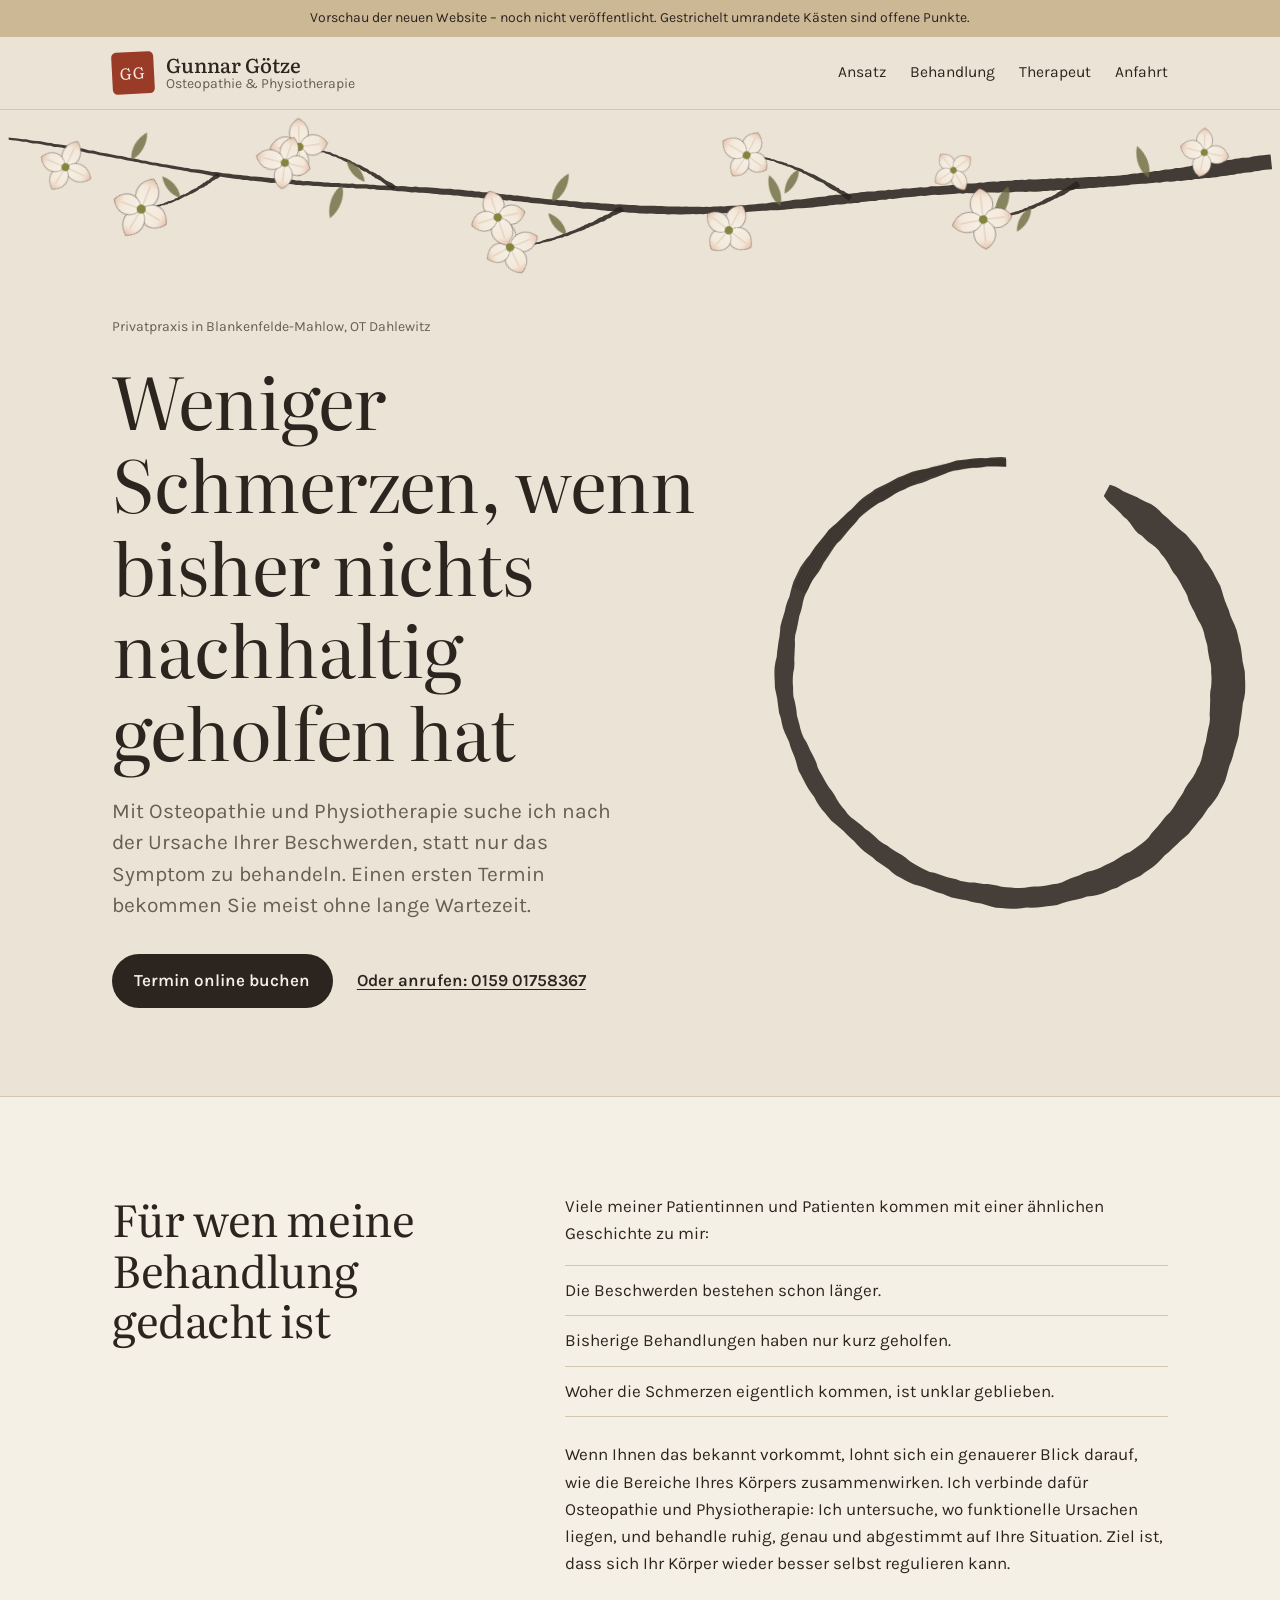
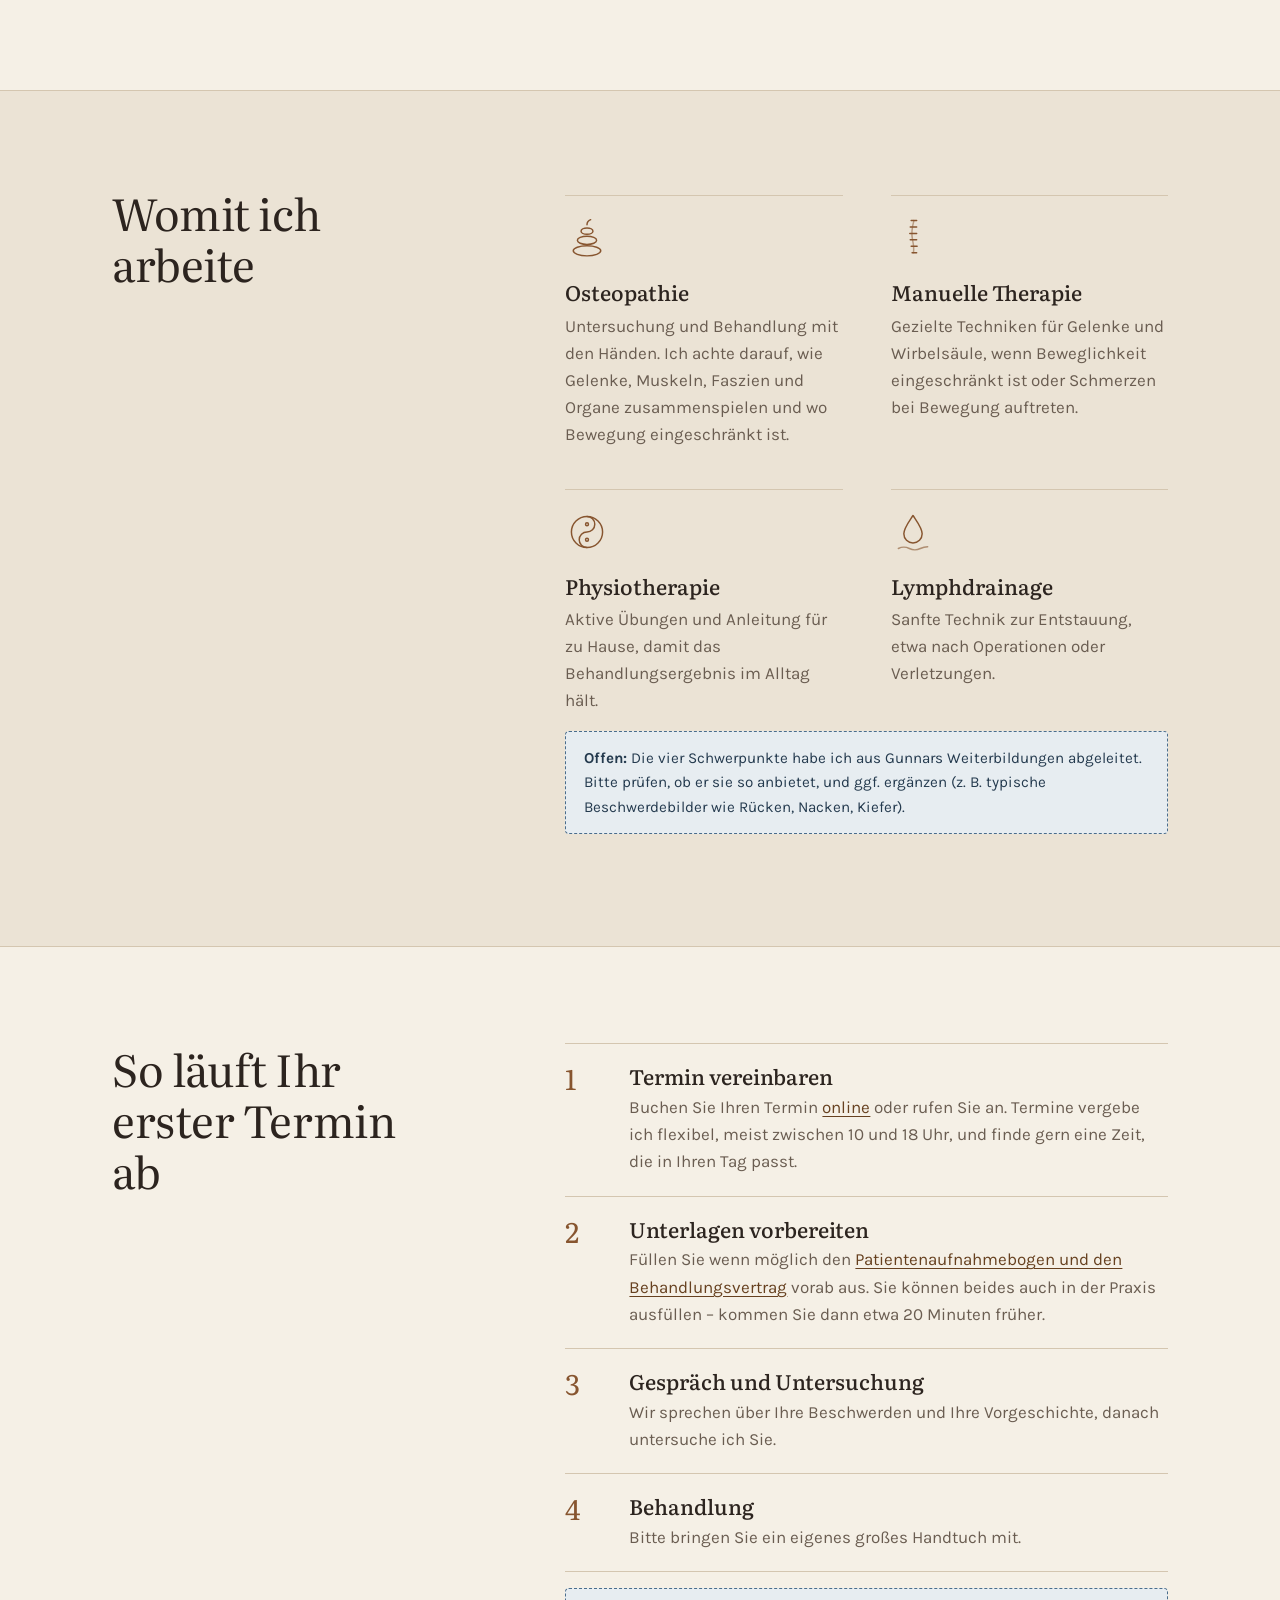
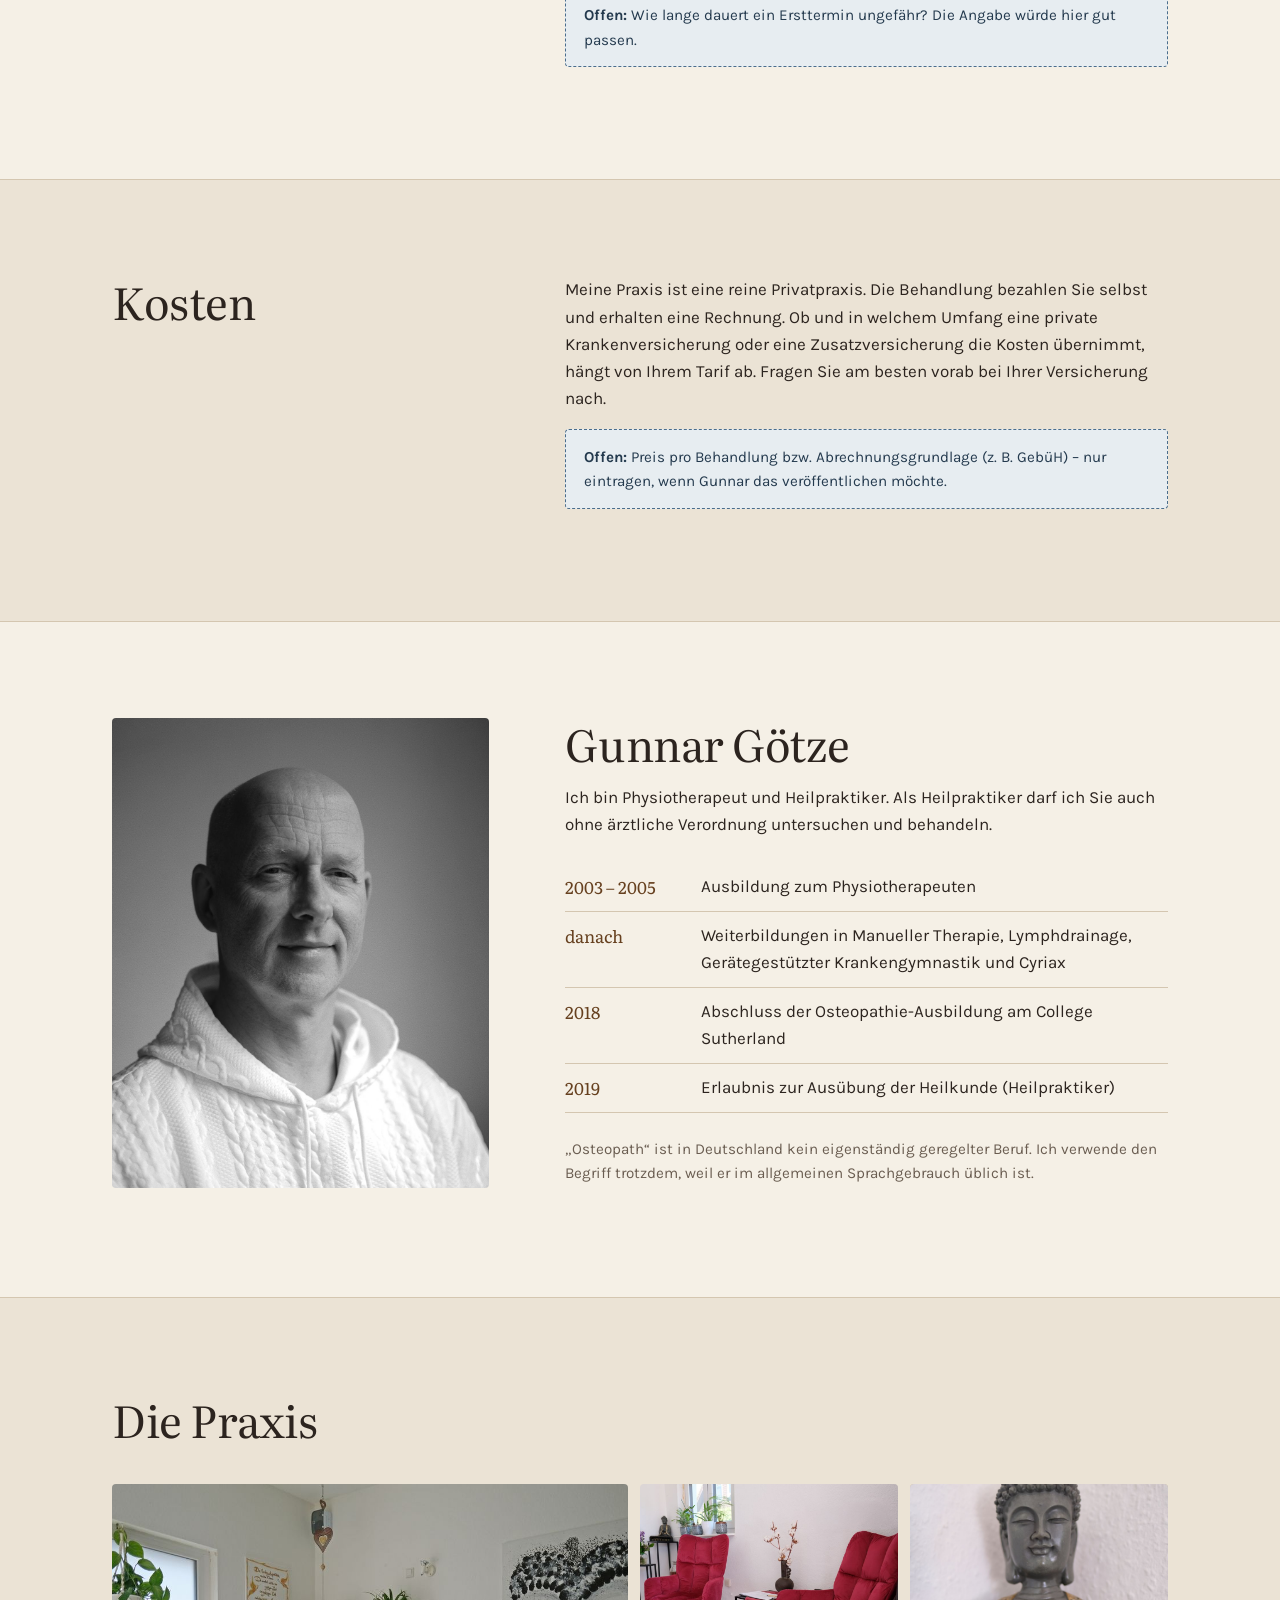
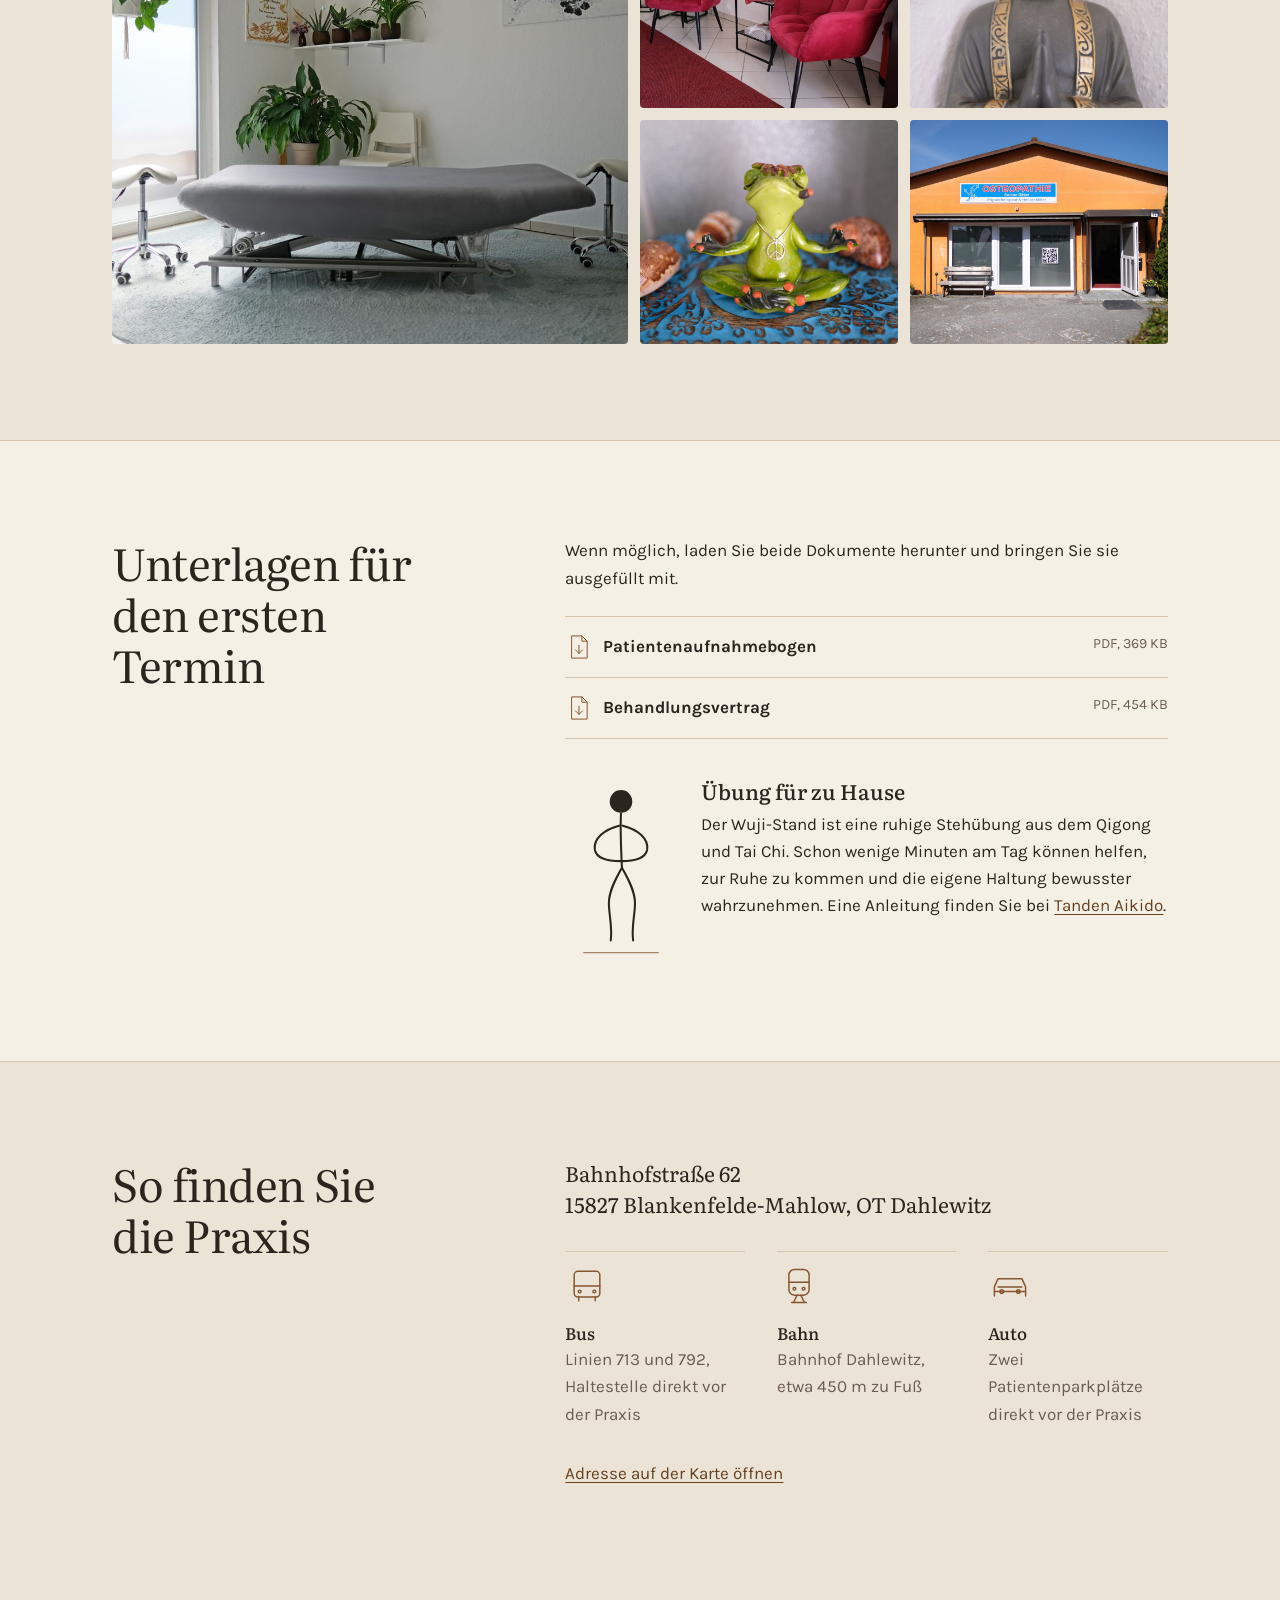
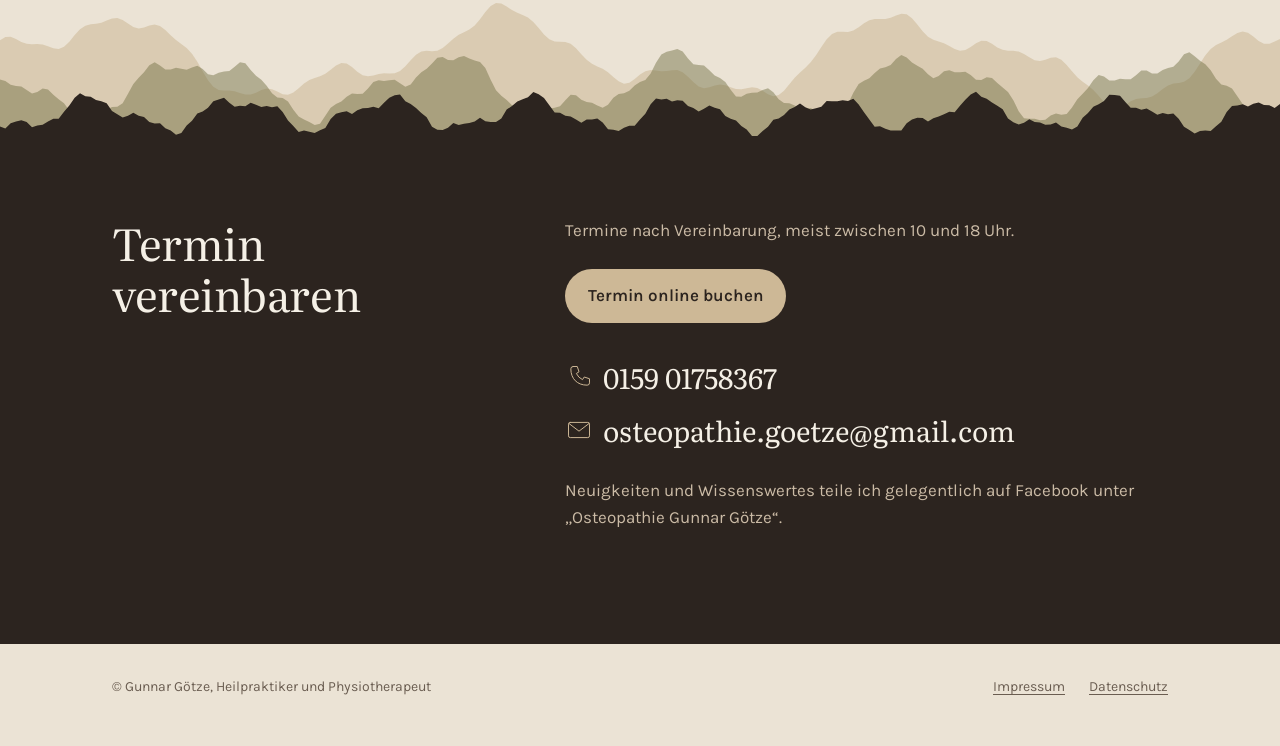
==== commit 32b1512f: "Blütenzweig über die ganze Breite, wächst nach dem Ensō Co-Authored-By: Claude Opus 5.5 <noreply@ant" ====
--- a/index.html
+++ b/index.html
@@ -7,7 +7,7 @@
 <title>Osteopathie &amp; Physiotherapie Gunnar Götze – Dahlewitz</title>
 <meta name="description" content="Osteopathie und Physiotherapie in Blankenfelde-Mahlow, OT Dahlewitz. Privatpraxis von Gunnar Götze, Heilpraktiker und Physiotherapeut.">
 <link rel="preload" href="assets/fonts/literata-latin-opsz-normal.woff2" as="font" type="font/woff2" crossorigin>
-<link rel="stylesheet" href="assets/style.css?v=6">
+<link rel="stylesheet" href="assets/style.css?v=7">
 </head>
 <body>
 <svg width="0" height="0" style="position:absolute" aria-hidden="true" focusable="false">
@@ -54,25 +54,43 @@
 <main id="inhalt">
 
 <section class="hero" aria-labelledby="hero-titel">
-  <svg class="blossoms" viewBox="0 -20 660 320" aria-hidden="true" focusable="false">
+  <svg class="blossoms" viewBox="-40 -50 1480 210" preserveAspectRatio="xMidYMin meet" aria-hidden="true" focusable="false">
 <defs><linearGradient id="bract-wash" x1="0" y1="1" x2="0" y2="0"><stop offset="0" stop-color="#f7f1e6"/><stop offset=".7" stop-color="#f3e8da"/><stop offset="1" stop-color="#e6c2ad"/></linearGradient>
-<mask id="br0" maskUnits="userSpaceOnUse" x="0" y="0" width="660" height="400"><path class="reveal" style="animation-delay:1.00s;animation-duration:2.20s" d="M640.0 40.0 L627.9 40.3 L615.7 41.0 L603.3 42.3 L590.8 44.0 L578.0 46.2 L565.0 48.7 L551.8 51.7 L538.4 55.0 L524.7 58.6 L510.7 62.6 L496.5 66.8 L481.9 71.4 L467.0 76.1 L451.8 81.1 L436.2 86.2 L420.3 91.6 L404.0 97.1 L387.3 102.6 L370.2 108.3 L352.6 114.1 L334.6 119.9 L316.1 125.7 L297.2 131.5 L277.8 137.3 L257.8 143.0 L237.4 148.7 L216.4 154.2 L194.8 159.6 L172.7 164.9 L150.0 170.0 L150.0 170.0"/></mask>
-<mask id="br1" maskUnits="userSpaceOnUse" x="0" y="0" width="660" height="400"><path class="reveal" style="animation-delay:2.20s;animation-duration:1.40s" d="M510.7 62.6 L507.6 66.6 L504.3 70.6 L500.9 74.6 L497.2 78.5 L493.4 82.5 L489.4 86.4 L485.2 90.2 L480.9 94.0 L476.5 97.8 L471.9 101.5 L467.1 105.1 L462.3 108.7 L457.3 112.2 L452.2 115.5 L447.0 118.8 L441.7 122.0 L436.3 125.1 L430.8 128.1 L425.3 131.0 L419.6 133.7 L413.9 136.3 L408.2 138.8 L402.4 141.1 L396.5 143.2 L390.6 145.2 L384.7 147.1 L378.7 148.7 L372.7 150.2 L366.7 151.5 L360.7 152.6 L360.7 152.6"/></mask>
-<mask id="br2" maskUnits="userSpaceOnUse" x="0" y="0" width="660" height="400"><path class="reveal" style="animation-delay:2.60s;animation-duration:1.10s" d="M381.6 104.5 L380.6 101.5 L379.4 98.6 L378.0 95.7 L376.6 92.8 L375.0 90.0 L373.3 87.2 L371.5 84.5 L369.6 81.8 L367.6 79.2 L365.5 76.7 L363.3 74.2 L361.0 71.8 L358.6 69.4 L356.1 67.1 L353.5 64.9 L350.8 62.8 L348.1 60.7 L345.3 58.7 L342.4 56.8 L339.4 55.0 L336.4 53.3 L333.3 51.7 L330.1 50.2 L326.9 48.8 L323.6 47.5 L320.3 46.3 L317.0 45.2 L313.5 44.2 L310.1 43.3 L306.6 42.5 L306.6 42.5"/></mask>
+<mask id="br0" maskUnits="userSpaceOnUse" x="-60" y="-60" width="1540" height="380"><path class="reveal" style="stroke-dasharray:1508;stroke-dashoffset:1508;animation-delay:2.5s;animation-duration:8.20s" d="M1430.0 10.0 L1421.9 10.9 L1413.8 12.0 L1405.7 13.1 L1397.6 14.3 L1389.4 15.4 L1381.3 16.6 L1373.2 17.7 L1365.1 18.9 L1357.0 20.0 L1348.9 21.1 L1340.8 22.2 L1332.7 23.2 L1324.6 24.3 L1316.4 25.3 L1308.3 26.2 L1300.2 27.1 L1292.1 28.0 L1284.0 28.8 L1275.9 29.6 L1267.8 30.4 L1259.7 31.1 L1251.6 31.7 L1243.4 32.4 L1235.3 32.9 L1227.2 33.5 L1219.1 34.0 L1211.0 34.5 L1202.9 34.9 L1194.8 35.4 L1186.7 35.8 L1178.6 36.2 L1170.4 36.6 L1162.3 36.9 L1154.2 37.3 L1146.1 37.6 L1138.0 38.0 L1129.9 38.3 L1121.8 38.7 L1113.7 39.1 L1105.6 39.4 L1097.4 39.8 L1089.3 40.3 L1081.2 40.7 L1073.1 41.2 L1065.0 41.6 L1056.9 42.2 L1048.8 42.7 L1040.7 43.3 L1032.6 43.9 L1024.4 44.5 L1016.3 45.2 L1008.2 45.9 L1000.1 46.6 L992.0 47.4 L983.9 48.1 L975.8 48.9 L967.7 49.8 L959.6 50.6 L951.4 51.5 L943.3 52.3 L935.2 53.2 L927.1 54.1 L919.0 55.0 L910.9 55.8 L902.8 56.7 L894.7 57.6 L886.6 58.4 L878.4 59.2 L870.3 60.0 L862.2 60.8 L854.1 61.5 L846.0 62.2 L837.9 62.8 L829.8 63.4 L821.7 64.0 L813.6 64.5 L805.4 64.9 L797.3 65.3 L789.2 65.7 L781.1 65.9 L773.0 66.1 L764.9 66.3 L756.8 66.3 L748.7 66.3 L740.6 66.3 L732.4 66.1 L724.3 65.9 L716.2 65.7 L708.1 65.4 L700.0 65.0 L691.9 64.6 L683.8 64.1 L675.7 63.5 L667.6 62.9 L659.4 62.3 L651.3 61.6 L643.2 60.9 L635.1 60.2 L627.0 59.4 L618.9 58.6 L610.8 57.8 L602.7 56.9 L594.6 56.1 L586.4 55.2 L578.3 54.4 L570.2 53.5 L562.1 52.7 L554.0 51.8 L545.9 51.0 L537.8 50.2 L529.7 49.4 L521.6 48.6 L513.4 47.8 L505.3 47.1 L497.2 46.4 L489.1 45.7 L481.0 45.0 L472.9 44.4 L464.8 43.8 L456.7 43.2 L448.6 42.6 L440.4 42.1 L432.3 41.5 L424.2 41.0 L416.1 40.6 L408.0 40.1 L399.9 39.6 L391.8 39.2 L383.7 38.8 L375.6 38.3 L367.4 37.9 L359.3 37.4 L351.2 37.0 L343.1 36.5 L335.0 36.0 L326.9 35.5 L318.8 35.0 L310.7 34.4 L302.6 33.9 L294.4 33.2 L286.3 32.6 L278.2 31.9 L270.1 31.1 L262.0 30.3 L253.9 29.5 L245.8 28.6 L237.7 27.7 L229.6 26.7 L221.4 25.7 L213.3 24.6 L205.2 23.5 L197.1 22.3 L189.0 21.1 L180.9 19.8 L172.8 18.5 L164.7 17.1 L156.6 15.7 L148.4 14.3 L140.3 12.8 L132.2 11.3 L124.1 9.8 L116.0 8.2 L107.9 6.7 L99.8 5.1 L91.7 3.6 L83.6 2.0 L75.4 0.4 L67.3 -1.1 L59.2 -2.7 L51.1 -4.2 L43.0 -5.7 L34.9 -7.2 L26.8 -8.6 L18.7 -10.0 L10.6 -11.3 L2.4 -12.6 L-5.7 -13.8 L-13.8 -14.9 L-21.9 -15.9 L-30.0 -16.8"/></mask>
+<mask id="br1" maskUnits="userSpaceOnUse" x="-60" y="-60" width="1540" height="380"><path class="reveal" style="stroke-dasharray:139;stroke-dashoffset:139;animation-delay:3.75s;animation-duration:0.66s" d="M1206.9 34.7 L1205.3 35.8 L1203.6 36.8 L1201.9 37.9 L1200.2 38.9 L1198.5 39.9 L1196.7 40.9 L1195.0 42.0 L1193.2 43.0 L1191.4 44.0 L1189.6 45.0 L1187.8 46.0 L1186.0 47.0 L1184.2 47.9 L1182.3 48.9 L1180.5 49.9 L1178.6 50.8 L1176.7 51.7 L1174.9 52.7 L1173.0 53.6 L1171.1 54.5 L1169.2 55.4 L1167.3 56.3 L1165.4 57.1 L1163.5 58.0 L1161.6 58.8 L1159.6 59.6 L1157.7 60.5 L1155.8 61.3 L1153.9 62.0 L1151.9 62.8 L1150.0 63.6 L1148.1 64.3 L1146.2 65.0 L1144.3 65.7 L1142.3 66.4 L1140.4 67.1 L1138.5 67.7 L1136.6 68.4 L1134.7 69.0 L1132.8 69.6 L1130.9 70.1 L1129.0 70.7 L1127.1 71.2 L1125.3 71.7 L1123.4 72.2 L1121.6 72.7 L1119.7 73.1 L1117.9 73.6 L1116.1 74.0 L1114.3 74.3 L1112.5 74.7 L1110.7 75.0 L1108.9 75.3 L1107.2 75.6 L1105.4 75.9 L1103.7 76.1 L1102.0 76.3 L1100.3 76.5 L1098.6 76.6 L1096.9 76.7"/></mask>
+<mask id="br2" maskUnits="userSpaceOnUse" x="-60" y="-60" width="1540" height="380"><path class="reveal" style="stroke-dasharray:151;stroke-dashoffset:151;animation-delay:5.23s;animation-duration:0.73s" d="M943.3 52.3 L941.5 51.1 L939.7 49.8 L937.8 48.6 L936.0 47.4 L934.1 46.1 L932.2 44.9 L930.3 43.7 L928.4 42.5 L926.4 41.3 L924.4 40.1 L922.5 38.9 L920.5 37.8 L918.5 36.6 L916.5 35.5 L914.5 34.3 L912.4 33.2 L910.4 32.1 L908.3 31.0 L906.3 29.9 L904.2 28.8 L902.2 27.7 L900.1 26.7 L898.0 25.7 L895.9 24.6 L893.8 23.6 L891.7 22.7 L889.6 21.7 L887.5 20.7 L885.4 19.8 L883.3 18.9 L881.2 18.0 L879.1 17.1 L877.0 16.3 L874.9 15.4 L872.8 14.6 L870.8 13.8 L868.7 13.0 L866.6 12.3 L864.5 11.5 L862.4 10.8 L860.4 10.2 L858.3 9.5 L856.3 8.9 L854.2 8.3 L852.2 7.7 L850.2 7.1 L848.2 6.6 L846.2 6.1 L844.2 5.6 L842.2 5.2 L840.3 4.7 L838.3 4.3 L836.4 4.0 L834.5 3.7 L832.6 3.4 L830.7 3.1 L828.8 2.8 L827.0 2.6 L825.1 2.5 L823.3 2.3"/></mask>
+<mask id="br3" maskUnits="userSpaceOnUse" x="-60" y="-60" width="1540" height="380"><path class="reveal" style="stroke-dasharray:159;stroke-dashoffset:159;animation-delay:6.71s;animation-duration:0.77s" d="M679.7 63.8 L677.8 64.9 L675.8 66.0 L673.8 67.2 L671.8 68.3 L669.7 69.4 L667.7 70.5 L665.6 71.6 L663.5 72.6 L661.4 73.7 L659.3 74.8 L657.1 75.9 L655.0 76.9 L652.8 78.0 L650.6 79.0 L648.4 80.0 L646.2 81.0 L644.0 82.0 L641.8 83.0 L639.6 84.0 L637.4 85.0 L635.1 85.9 L632.9 86.9 L630.6 87.8 L628.3 88.7 L626.1 89.6 L623.8 90.5 L621.5 91.4 L619.3 92.2 L617.0 93.1 L614.7 93.9 L612.4 94.7 L610.2 95.5 L607.9 96.3 L605.6 97.0 L603.4 97.8 L601.1 98.5 L598.8 99.2 L596.6 99.8 L594.3 100.5 L592.1 101.1 L589.9 101.8 L587.6 102.3 L585.4 102.9 L583.2 103.5 L581.0 104.0 L578.8 104.5 L576.6 105.0 L574.5 105.4 L572.3 105.8 L570.2 106.3 L568.1 106.6 L566.0 107.0 L563.9 107.3 L561.8 107.6 L559.7 107.9 L557.7 108.1 L555.7 108.3 L553.7 108.5 L551.7 108.7 L549.7 108.8"/></mask>
+<mask id="br4" maskUnits="userSpaceOnUse" x="-60" y="-60" width="1540" height="380"><path class="reveal" style="stroke-dasharray:141;stroke-dashoffset:141;animation-delay:8.19s;animation-duration:0.68s" d="M416.1 40.6 L414.5 39.4 L412.8 38.2 L411.1 37.0 L409.4 35.8 L407.6 34.6 L405.9 33.5 L404.1 32.3 L402.4 31.1 L400.6 30.0 L398.8 28.8 L397.0 27.7 L395.2 26.6 L393.3 25.5 L391.5 24.4 L389.6 23.3 L387.8 22.2 L385.9 21.1 L384.0 20.1 L382.2 19.0 L380.3 18.0 L378.4 17.0 L376.5 16.0 L374.6 15.0 L372.6 14.0 L370.7 13.0 L368.8 12.1 L366.9 11.2 L365.0 10.2 L363.0 9.3 L361.1 8.5 L359.2 7.6 L357.3 6.8 L355.3 5.9 L353.4 5.1 L351.5 4.3 L349.6 3.6 L347.7 2.8 L345.8 2.1 L343.9 1.4 L342.0 0.7 L340.1 0.1 L338.2 -0.5 L336.3 -1.2 L334.4 -1.7 L332.6 -2.3 L330.7 -2.8 L328.9 -3.3 L327.1 -3.8 L325.2 -4.3 L323.4 -4.7 L321.6 -5.1 L319.8 -5.5 L318.1 -5.8 L316.3 -6.2 L314.6 -6.4 L312.9 -6.7 L311.1 -6.9 L309.4 -7.1 L307.8 -7.3 L306.1 -7.4"/></mask>
+<mask id="br5" maskUnits="userSpaceOnUse" x="-60" y="-60" width="1540" height="380"><path class="reveal" style="stroke-dasharray:120;stroke-dashoffset:120;animation-delay:9.32s;animation-duration:0.56s" d="M213.3 24.6 L212.0 25.6 L210.6 26.6 L209.2 27.6 L207.8 28.6 L206.4 29.6 L205.0 30.5 L203.5 31.5 L202.1 32.5 L200.6 33.4 L199.2 34.4 L197.7 35.3 L196.2 36.3 L194.7 37.2 L193.2 38.1 L191.7 39.0 L190.2 39.9 L188.6 40.8 L187.1 41.7 L185.5 42.6 L184.0 43.4 L182.4 44.3 L180.9 45.1 L179.3 45.9 L177.8 46.7 L176.2 47.5 L174.6 48.3 L173.1 49.1 L171.5 49.9 L169.9 50.6 L168.3 51.4 L166.8 52.1 L165.2 52.8 L163.6 53.5 L162.0 54.1 L160.5 54.8 L158.9 55.4 L157.3 56.0 L155.8 56.6 L154.2 57.2 L152.7 57.8 L151.1 58.3 L149.6 58.9 L148.0 59.4 L146.5 59.9 L145.0 60.3 L143.5 60.8 L142.0 61.2 L140.5 61.6 L139.0 62.0 L137.5 62.3 L136.0 62.7 L134.6 63.0 L133.1 63.3 L131.7 63.5 L130.3 63.8 L128.8 64.0 L127.4 64.2 L126.1 64.4 L124.7 64.5 L123.3 64.6"/></mask>
 </defs>
-<path class="branch" mask="url(#br0)" d="M639.9 32.5 L635.9 32.4 L631.7 32.2 L627.6 32.6 L623.4 32.8 L619.3 33.0 L615.1 33.7 L610.9 34.0 L606.7 34.5 L602.5 35.0 L598.3 36.3 L594.1 37.0 L589.9 38.1 L585.5 38.5 L581.3 39.6 L577.1 41.0 L572.6 41.4 L568.3 42.4 L564.0 43.6 L559.6 44.7 L555.2 46.0 L550.8 47.1 L546.2 47.8 L541.7 49.2 L537.2 50.1 L532.6 51.2 L528.0 52.5 L523.3 53.4 L518.6 54.7 L513.8 55.7 L509.2 57.3 L504.5 58.7 L499.7 60.3 L494.9 61.8 L490.2 63.6 L485.4 65.4 L480.4 66.6 L475.5 68.4 L470.7 70.3 L465.8 72.1 L460.8 74.2 L455.8 76.0 L450.7 77.8 L445.6 79.7 L440.3 81.0 L435.2 83.0 L429.8 84.4 L424.6 86.5 L419.1 87.9 L413.7 89.7 L408.4 92.1 L402.9 93.7 L397.2 95.1 L391.7 97.2 L386.0 98.8 L380.5 101.1 L374.9 103.3 L369.0 104.9 L363.2 106.8 L357.5 109.2 L351.7 111.4 L345.8 113.3 L339.7 114.9 L333.7 117.1 L327.8 119.6 L321.7 121.6 L315.5 123.7 L309.3 125.8 L302.8 127.2 L296.6 129.6 L290.1 131.3 L283.7 133.3 L277.2 135.4 L270.5 137.0 L264.0 139.3 L257.2 140.8 L250.6 143.1 L243.7 144.8 L236.9 146.8 L229.9 148.7 L222.8 150.1 L215.8 152.1 L208.8 154.4 L201.6 155.8 L194.5 158.2 L187.2 159.9 L179.7 161.5 L172.4 163.5 L165.0 165.7 L157.3 166.8 L149.8 169.1 L150.3 171.3 L157.8 169.1 L165.5 168.2 L173.0 166.1 L180.4 164.4 L187.9 163.0 L195.3 161.5 L202.4 159.3 L209.7 158.0 L216.8 155.9 L223.9 154.0 L231.0 152.7 L238.0 150.9 L244.8 148.9 L251.7 147.3 L258.4 145.0 L265.2 143.5 L271.7 141.1 L278.4 139.6 L284.9 137.5 L291.4 135.5 L297.9 133.8 L304.1 131.5 L310.6 130.1 L316.9 128.2 L323.1 126.2 L329.3 124.5 L335.3 122.2 L341.4 120.3 L347.6 118.9 L353.6 117.3 L359.6 115.4 L365.3 113.3 L371.2 111.6 L377.1 110.1 L382.8 108.1 L388.3 105.8 L394.1 104.3 L399.6 102.2 L405.2 100.8 L410.8 99.0 L416.0 96.6 L421.3 94.7 L426.8 93.2 L432.0 91.1 L437.4 89.6 L442.5 87.7 L447.9 86.5 L453.0 84.7 L458.2 83.1 L463.2 81.6 L468.2 79.8 L473.2 78.3 L478.2 76.8 L483.2 75.4 L488.3 74.6 L493.1 73.1 L498.0 71.7 L502.8 70.5 L507.5 69.1 L512.3 67.8 L516.9 66.3 L521.6 65.3 L526.2 63.9 L530.8 62.9 L535.3 61.5 L539.8 60.3 L544.2 59.1 L548.6 57.6 L553.1 56.9 L557.4 55.8 L561.7 54.5 L566.1 53.6 L570.4 52.6 L574.7 51.9 L579.1 51.9 L583.3 51.0 L587.5 50.4 L591.8 50.5 L595.9 50.0 L600.1 49.9 L604.1 49.1 L608.2 49.0 L612.3 48.8 L616.4 48.8 L620.3 48.3 L624.3 48.1 L628.3 48.0 L632.2 47.4 L636.1 47.5 L640.1 47.5 Z"/>
-<path class="branch" mask="url(#br1)" d="M508.1 60.6 L506.8 61.7 L506.0 63.1 L504.9 64.4 L504.0 65.8 L502.9 67.1 L501.6 68.2 L500.7 69.7 L499.4 70.9 L498.5 72.4 L497.3 73.7 L495.9 74.9 L495.1 76.5 L493.9 77.8 L492.5 79.0 L491.7 80.8 L490.5 82.1 L488.8 83.1 L487.6 84.4 L486.5 86.0 L485.2 87.3 L483.5 88.3 L482.0 89.4 L480.9 91.1 L479.1 91.9 L477.6 93.1 L476.2 94.5 L474.8 95.8 L473.4 97.2 L471.9 98.4 L470.0 99.1 L468.8 100.8 L467.1 101.7 L465.7 103.2 L463.9 104.2 L462.5 105.5 L461.0 107.0 L459.5 108.3 L457.7 109.2 L456.3 110.8 L454.6 111.9 L452.9 112.8 L451.1 113.8 L449.5 115.1 L447.9 116.4 L445.9 117.1 L444.4 118.6 L442.7 119.8 L440.9 120.6 L439.0 121.5 L437.3 122.8 L435.5 123.7 L433.6 124.6 L431.7 125.4 L430.1 126.7 L428.2 127.5 L426.2 128.1 L424.3 129.0 L422.6 130.2 L420.7 131.2 L418.9 132.2 L417.2 133.4 L415.4 134.4 L413.5 135.3 L411.4 135.6 L409.5 136.6 L407.6 137.3 L405.9 138.8 L403.8 139.1 L401.9 140.0 L399.9 140.6 L398.1 141.6 L396.0 141.8 L394.3 143.1 L392.2 143.4 L390.2 143.9 L388.2 144.4 L386.2 145.1 L384.3 145.8 L382.3 146.3 L380.3 146.8 L378.4 147.7 L376.4 148.0 L374.4 148.4 L372.4 149.0 L370.5 149.8 L368.5 150.0 L366.5 150.4 L364.6 151.0 L362.6 151.4 L360.6 152.0 L360.9 153.4 L362.9 152.9 L364.9 152.6 L366.9 152.1 L368.9 151.8 L371.0 151.6 L372.9 150.9 L374.9 150.5 L377.0 150.2 L379.0 149.9 L380.9 149.0 L383.0 148.6 L385.0 148.1 L387.0 147.5 L388.9 146.7 L390.9 146.2 L392.9 145.7 L395.0 145.3 L396.8 144.0 L398.9 143.8 L400.8 142.7 L402.8 142.2 L404.7 141.3 L406.8 141.0 L408.5 139.6 L410.5 139.0 L412.4 138.1 L414.6 137.9 L416.6 137.1 L418.5 136.2 L420.3 135.1 L422.2 134.2 L424.1 133.4 L425.9 132.3 L427.8 131.4 L429.9 130.8 L431.8 130.0 L433.5 128.8 L435.4 127.9 L437.3 127.0 L439.2 126.0 L440.8 124.7 L442.7 123.7 L444.6 122.8 L446.3 121.6 L447.8 120.1 L449.7 119.4 L451.4 118.1 L453.0 116.8 L454.9 115.9 L456.8 115.0 L458.6 114.0 L460.0 112.6 L462.0 111.8 L463.7 110.6 L465.2 109.3 L466.8 108.1 L468.7 107.3 L470.2 105.8 L472.0 104.9 L473.3 103.3 L475.3 102.6 L476.8 101.3 L478.2 99.9 L479.6 98.5 L480.9 97.0 L482.3 95.7 L484.1 94.8 L485.2 93.1 L486.7 91.9 L488.4 90.9 L489.8 89.5 L490.9 87.9 L492.2 86.6 L494.0 85.8 L495.4 84.5 L496.4 82.9 L498.0 81.8 L499.4 80.6 L500.5 79.1 L502.1 78.1 L503.4 76.9 L504.6 75.5 L506.0 74.3 L507.0 72.9 L508.5 71.7 L509.6 70.4 L510.6 68.9 L511.6 67.5 L512.4 66.0 L513.7 64.8 Z"/>
-<path class="branch" mask="url(#br2)" d="M384.0 103.7 L383.7 102.7 L383.0 101.8 L383.1 100.6 L382.9 99.5 L382.4 98.5 L381.9 97.5 L381.2 96.6 L380.9 95.5 L380.3 94.6 L379.6 93.7 L379.3 92.6 L378.2 92.0 L378.1 90.8 L377.0 90.1 L376.7 89.0 L376.0 88.1 L375.3 87.3 L374.9 86.2 L374.2 85.4 L373.7 84.4 L373.2 83.3 L372.2 82.7 L371.5 81.9 L371.0 80.8 L370.6 79.7 L369.6 79.0 L369.0 78.2 L368.7 76.9 L367.8 76.2 L367.0 75.4 L366.4 74.4 L365.4 73.8 L364.7 72.8 L363.7 72.3 L363.0 71.4 L362.3 70.4 L361.5 69.6 L360.6 68.9 L359.5 68.4 L358.8 67.5 L357.8 66.9 L356.8 66.3 L356.1 65.4 L355.4 64.4 L354.5 63.7 L353.5 63.0 L352.8 62.2 L351.6 61.8 L350.6 61.2 L349.8 60.3 L348.8 59.7 L347.9 59.0 L347.0 58.2 L346.1 57.5 L345.1 56.9 L344.0 56.4 L343.2 55.5 L342.3 54.8 L341.0 54.5 L339.9 54.2 L338.8 53.7 L338.1 52.7 L336.7 52.7 L335.9 51.7 L334.8 51.3 L333.6 51.0 L332.7 50.2 L331.4 50.2 L330.4 49.6 L329.4 48.9 L328.2 48.7 L327.4 47.7 L326.1 47.6 L325.0 47.2 L323.9 46.9 L322.9 46.0 L321.7 45.7 L320.7 45.2 L319.5 44.8 L318.4 44.4 L317.3 43.9 L316.1 43.8 L314.9 43.8 L313.8 43.4 L312.5 43.3 L311.4 43.2 L310.3 42.6 L309.1 42.2 L307.9 42.3 L306.7 42.1 L306.5 43.3 L307.6 43.6 L308.8 43.5 L309.9 44.0 L311.0 44.6 L312.1 44.9 L313.3 45.0 L314.4 45.5 L315.6 45.6 L316.8 45.7 L317.9 46.2 L318.9 46.7 L320.0 47.1 L321.1 47.6 L322.2 47.9 L323.2 48.7 L324.3 49.0 L325.4 49.4 L326.6 49.4 L327.5 50.4 L328.7 50.6 L329.6 51.3 L330.6 51.9 L331.9 51.9 L332.8 52.7 L333.9 53.1 L334.9 53.6 L335.7 54.6 L337.0 54.7 L337.6 55.8 L338.6 56.4 L339.7 56.8 L340.9 57.1 L341.8 57.8 L342.5 58.8 L343.5 59.3 L344.5 59.9 L345.3 60.6 L346.2 61.4 L347.1 62.0 L348.1 62.5 L348.9 63.4 L349.9 64.0 L351.1 64.3 L351.9 65.1 L352.8 65.7 L353.7 66.4 L354.4 67.4 L355.0 68.3 L355.9 69.0 L356.8 69.6 L357.5 70.5 L358.5 71.1 L359.3 71.9 L359.9 72.8 L360.5 73.8 L361.1 74.8 L362.0 75.4 L362.5 76.4 L363.5 76.9 L364.0 78.0 L364.8 78.7 L365.6 79.4 L365.9 80.6 L366.6 81.4 L367.6 82.0 L368.0 83.0 L368.5 84.0 L369.3 84.7 L370.3 85.3 L370.8 86.3 L371.3 87.3 L372.0 88.1 L372.2 89.2 L372.9 90.0 L373.4 90.9 L373.5 92.1 L374.4 92.8 L374.4 94.0 L375.3 94.7 L375.4 95.8 L375.9 96.7 L376.4 97.6 L376.5 98.7 L377.1 99.5 L377.6 100.5 L378.1 101.4 L378.2 102.4 L378.2 103.5 L379.0 104.3 L379.3 105.3 Z"/>
-<g transform="translate(462.0 77.8) rotate(200) scale(0.9)"><path class="leaf" style="animation-delay:3.00s" d="M0 0 C8 -10 10 -30 0 -46 C-10 -30 -8 -10 0 0 Z"/></g>
-<g transform="translate(420.3 91.6) rotate(-30) scale(0.8)"><path class="leaf" style="animation-delay:3.20s" d="M0 0 C8 -10 10 -30 0 -46 C-10 -30 -8 -10 0 0 Z"/></g>
-<g transform="translate(455.6 113.3) rotate(150) scale(0.7)"><path class="leaf" style="animation-delay:3.30s" d="M0 0 C8 -10 10 -30 0 -46 C-10 -30 -8 -10 0 0 Z"/></g>
-<g transform="translate(257.8 143.0) rotate(215) scale(0.75)"><path class="leaf" style="animation-delay:3.50s" d="M0 0 C8 -10 10 -30 0 -46 C-10 -30 -8 -10 0 0 Z"/></g>
-<g transform="translate(400.4 141.8) rotate(-60) scale(0.6)"><path class="leaf" style="animation-delay:3.60s" d="M0 0 C8 -10 10 -30 0 -46 C-10 -30 -8 -10 0 0 Z"/></g>
-<g class="flower" transform="translate(150.0 170.0) rotate(8) scale(1.15)"><g transform="rotate(-2.5)"><path class="bract" style="animation-delay:3.40s" d="M0 0 C17.6 -8.0 15.8 -28.2 0 -36.183869434005864 C-15.8 -28.2 -17.6 -8.0 0 0 Z"/><path class="vein" style="animation-delay:3.70s" d="M0 -4 L0 -27.1"/></g><g transform="rotate(91.8)"><path class="bract" style="animation-delay:3.68s" d="M0 0 C17.3 -8.0 15.5 -28.5 0 -36.53724113818373 C-15.5 -28.5 -17.3 -8.0 0 0 Z"/><path class="vein" style="animation-delay:3.98s" d="M0 -4 L0 -27.4"/></g><g transform="rotate(184.7)"><path class="bract" style="animation-delay:3.96s" d="M0 0 C16.4 -8.2 14.7 -29.2 0 -37.43742191302431 C-14.7 -29.2 -16.4 -8.2 0 0 Z"/><path class="vein" style="animation-delay:4.26s" d="M0 -4 L0 -28.1"/></g><g transform="rotate(276.9)"><path class="bract" style="animation-delay:4.24s" d="M0 0 C16.5 -8.0 14.8 -28.3 0 -36.334263058959195 C-14.8 -28.3 -16.5 -8.0 0 0 Z"/><path class="vein" style="animation-delay:4.54s" d="M0 -4 L0 -27.3"/></g><g class="core" style="animation-delay:4.60s"><circle r="5.2"/><circle cx="3.2" cy="0.0" r="1.7"/><circle cx="1.6" cy="2.8" r="1.7"/><circle cx="-1.6" cy="2.8" r="1.7"/><circle cx="-3.2" cy="0.0" r="1.7"/><circle cx="-1.6" cy="-2.8" r="1.7"/><circle cx="1.6" cy="-2.8" r="1.7"/></g></g>
-<g class="flower" transform="translate(361.0 155.0) rotate(30) scale(1.0)"><g transform="rotate(-0.7)"><path class="bract" style="animation-delay:3.90s" d="M0 0 C18.7 -7.9 16.8 -27.9 0 -35.75328905376759 C-16.8 -27.9 -18.7 -7.9 0 0 Z"/><path class="vein" style="animation-delay:4.20s" d="M0 -4 L0 -26.8"/></g><g transform="rotate(88.0)"><path class="bract" style="animation-delay:4.18s" d="M0 0 C18.7 -7.8 16.7 -27.6 0 -35.41288426455887 C-16.7 -27.6 -18.7 -7.8 0 0 Z"/><path class="vein" style="animation-delay:4.48s" d="M0 -4 L0 -26.6"/></g><g transform="rotate(184.7)"><path class="bract" style="animation-delay:4.46s" d="M0 0 C17.5 -8.3 15.6 -29.4 0 -37.66554804189939 C-15.6 -29.4 -17.5 -8.3 0 0 Z"/><path class="vein" style="animation-delay:4.76s" d="M0 -4 L0 -28.2"/></g><g transform="rotate(272.4)"><path class="bract" style="animation-delay:4.74s" d="M0 0 C18.2 -7.3 16.3 -25.9 0 -33.22936618770501 C-16.3 -25.9 -18.2 -7.3 0 0 Z"/><path class="vein" style="animation-delay:5.04s" d="M0 -4 L0 -24.9"/></g><g class="core" style="animation-delay:5.10s"><circle r="5.2"/><circle cx="3.2" cy="0.0" r="1.7"/><circle cx="1.6" cy="2.8" r="1.7"/><circle cx="-1.6" cy="2.8" r="1.7"/><circle cx="-3.2" cy="0.0" r="1.7"/><circle cx="-1.6" cy="-2.8" r="1.7"/><circle cx="1.6" cy="-2.8" r="1.7"/></g></g>
-<g class="flower" transform="translate(305.0 41.0) rotate(12) scale(0.8)"><g transform="rotate(5.1)"><path class="bract" style="animation-delay:4.50s" d="M0 0 C18.2 -7.9 16.3 -28.0 0 -35.84969783980684 C-16.3 -28.0 -18.2 -7.9 0 0 Z"/><path class="vein" style="animation-delay:4.80s" d="M0 -4 L0 -26.9"/></g><g transform="rotate(85.4)"><path class="bract" style="animation-delay:4.78s" d="M0 0 C18.9 -8.2 17.0 -29.2 0 -37.39990242079895 C-17.0 -29.2 -18.9 -8.2 0 0 Z"/><path class="vein" style="animation-delay:5.08s" d="M0 -4 L0 -28.0"/></g><g transform="rotate(187.6)"><path class="bract" style="animation-delay:5.06s" d="M0 0 C18.4 -7.7 16.5 -27.5 0 -35.22173960402974 C-16.5 -27.5 -18.4 -7.7 0 0 Z"/><path class="vein" style="animation-delay:5.36s" d="M0 -4 L0 -26.4"/></g><g transform="rotate(267.1)"><path class="bract" style="animation-delay:5.34s" d="M0 0 C18.6 -8.2 16.6 -29.2 0 -37.45993831984408 C-16.6 -29.2 -18.6 -8.2 0 0 Z"/><path class="vein" style="animation-delay:5.64s" d="M0 -4 L0 -28.1"/></g><g class="core" style="animation-delay:5.70s"><circle r="5.2"/><circle cx="3.2" cy="0.0" r="1.7"/><circle cx="1.6" cy="2.8" r="1.7"/><circle cx="-1.6" cy="2.8" r="1.7"/><circle cx="-3.2" cy="0.0" r="1.7"/><circle cx="-1.6" cy="-2.8" r="1.7"/><circle cx="1.6" cy="-2.8" r="1.7"/></g></g>
-<g class="flower" transform="translate(442.0 58.0) rotate(-20) scale(0.85)"><g transform="rotate(-2.4)"><path class="bract" style="animation-delay:5.00s" d="M0 0 C17.4 -7.1 15.6 -25.3 0 -32.49663549827642 C-15.6 -25.3 -17.4 -7.1 0 0 Z"/><path class="vein" style="animation-delay:5.30s" d="M0 -4 L0 -24.4"/></g><g transform="rotate(90.8)"><path class="bract" style="animation-delay:5.28s" d="M0 0 C17.5 -8.1 15.7 -28.6 0 -36.60940097012774 C-15.7 -28.6 -17.5 -8.1 0 0 Z"/><path class="vein" style="animation-delay:5.58s" d="M0 -4 L0 -27.5"/></g><g transform="rotate(172.5)"><path class="bract" style="animation-delay:5.56s" d="M0 0 C16.3 -8.1 14.6 -28.7 0 -36.85484095815788 C-14.6 -28.7 -16.3 -8.1 0 0 Z"/><path class="vein" style="animation-delay:5.86s" d="M0 -4 L0 -27.6"/></g><g transform="rotate(274.8)"><path class="bract" style="animation-delay:5.84s" d="M0 0 C17.1 -7.3 15.3 -25.8 0 -33.03737784325131 C-15.3 -25.8 -17.1 -7.3 0 0 Z"/><path class="vein" style="animation-delay:6.14s" d="M0 -4 L0 -24.8"/></g><g class="core" style="animation-delay:6.20s"><circle r="5.2"/><circle cx="3.2" cy="0.0" r="1.7"/><circle cx="1.6" cy="2.8" r="1.7"/><circle cx="-1.6" cy="2.8" r="1.7"/><circle cx="-3.2" cy="0.0" r="1.7"/><circle cx="-1.6" cy="-2.8" r="1.7"/><circle cx="1.6" cy="-2.8" r="1.7"/></g></g>
-<g class="flower" transform="translate(562.0 82.0) rotate(-35) scale(0.72)"><g transform="rotate(4.6)"><path class="bract" style="animation-delay:5.50s" d="M0 0 C16.6 -7.2 14.8 -25.6 0 -32.843001192982285 C-14.8 -25.6 -16.6 -7.2 0 0 Z"/><path class="vein" style="animation-delay:5.80s" d="M0 -4 L0 -24.6"/></g><g transform="rotate(90.3)"><path class="bract" style="animation-delay:5.78s" d="M0 0 C18.5 -8.0 16.6 -28.3 0 -36.34139832190629 C-16.6 -28.3 -18.5 -8.0 0 0 Z"/><path class="vein" style="animation-delay:6.08s" d="M0 -4 L0 -27.3"/></g><g transform="rotate(183.0)"><path class="bract" style="animation-delay:6.06s" d="M0 0 C17.6 -8.3 15.7 -29.4 0 -37.67448438167298 C-15.7 -29.4 -17.6 -8.3 0 0 Z"/><path class="vein" style="animation-delay:6.36s" d="M0 -4 L0 -28.3"/></g><g transform="rotate(277.2)"><path class="bract" style="animation-delay:6.34s" d="M0 0 C16.8 -7.2 15.0 -25.4 0 -32.516141046189034 C-15.0 -25.4 -16.8 -7.2 0 0 Z"/><path class="vein" style="animation-delay:6.64s" d="M0 -4 L0 -24.4"/></g><g class="core" style="animation-delay:6.70s"><circle r="5.2"/><circle cx="3.2" cy="0.0" r="1.7"/><circle cx="1.6" cy="2.8" r="1.7"/><circle cx="-1.6" cy="2.8" r="1.7"/><circle cx="-3.2" cy="0.0" r="1.7"/><circle cx="-1.6" cy="-2.8" r="1.7"/><circle cx="1.6" cy="-2.8" r="1.7"/></g></g>
+<path class="branch" mask="url(#br0)" d="M1429.1 1.5 L1424.9 1.8 L1420.8 2.3 L1416.7 2.6 L1412.6 3.3 L1408.5 3.7 L1404.5 4.8 L1400.4 5.1 L1396.3 5.3 L1392.2 6.0 L1388.2 6.4 L1384.2 7.6 L1380.1 7.9 L1376.1 8.7 L1372.0 9.1 L1368.0 9.7 L1364.0 10.7 L1359.9 11.2 L1355.9 11.8 L1351.8 12.0 L1347.8 12.8 L1343.8 13.8 L1339.7 14.0 L1335.7 15.1 L1331.7 15.5 L1327.7 16.4 L1323.7 17.2 L1319.6 17.2 L1315.6 18.3 L1311.6 18.9 L1307.5 18.9 L1303.5 19.6 L1299.5 20.5 L1295.4 20.6 L1291.4 21.5 L1287.4 21.9 L1283.4 22.7 L1279.3 22.7 L1275.3 23.3 L1271.2 23.5 L1267.2 24.0 L1263.2 24.8 L1259.2 25.1 L1255.1 25.6 L1251.1 25.9 L1247.1 26.3 L1243.0 26.4 L1238.9 26.5 L1234.9 27.1 L1230.8 26.9 L1226.8 27.4 L1222.8 27.6 L1218.7 27.4 L1214.7 27.9 L1210.6 28.1 L1206.6 28.2 L1202.5 28.2 L1198.5 28.8 L1194.4 28.3 L1190.4 29.1 L1186.3 28.8 L1182.3 28.9 L1178.2 29.6 L1174.2 29.2 L1170.1 29.7 L1166.1 29.7 L1162.0 30.2 L1158.0 30.4 L1153.9 30.5 L1149.9 30.2 L1145.8 30.9 L1141.7 30.7 L1137.7 30.8 L1133.6 31.0 L1129.6 31.7 L1125.5 31.9 L1121.5 32.1 L1117.4 32.2 L1113.4 32.9 L1109.3 32.8 L1105.2 33.0 L1101.2 33.3 L1097.2 34.2 L1093.1 33.8 L1089.0 34.7 L1085.0 34.9 L1080.9 35.0 L1076.8 35.1 L1072.8 35.9 L1068.7 35.8 L1064.7 36.4 L1060.6 36.8 L1056.6 37.2 L1052.5 37.6 L1048.5 38.0 L1044.4 38.3 L1040.3 38.2 L1036.2 38.3 L1032.2 39.2 L1028.1 39.6 L1024.0 39.3 L1020.0 39.9 L1015.9 40.3 L1011.9 40.7 L1007.8 40.8 L1003.7 40.9 L999.6 41.5 L995.6 41.9 L991.5 42.5 L987.4 42.2 L983.4 43.2 L979.3 43.2 L975.2 43.3 L971.2 44.1 L967.1 44.1 L963.0 44.3 L959.0 44.9 L954.9 45.2 L950.9 46.1 L946.8 46.3 L942.7 46.9 L938.6 46.8 L934.6 47.7 L930.6 48.0 L926.5 48.1 L922.4 48.6 L918.4 49.0 L914.3 49.9 L910.3 50.3 L906.2 50.6 L902.2 51.3 L898.2 51.9 L894.1 52.4 L890.1 53.0 L886.0 53.4 L882.0 53.4 L877.9 53.9 L873.9 54.7 L869.9 55.2 L865.8 55.8 L861.8 56.4 L857.8 56.8 L853.7 56.8 L849.7 57.2 L845.7 58.0 L841.6 58.1 L837.5 58.4 L833.5 58.9 L829.5 59.2 L825.4 59.5 L821.4 60.0 L817.4 60.1 L813.3 60.6 L809.3 60.7 L805.2 60.8 L801.2 61.0 L797.2 61.5 L793.1 61.2 L789.1 61.5 L785.0 61.7 L781.0 62.2 L777.0 61.9 L772.9 62.1 L768.9 61.9 L764.8 62.0 L760.8 61.8 L756.8 61.9 L752.7 61.7 L748.7 62.0 L744.6 61.7 L740.6 61.6 L736.6 61.5 L732.5 61.7 L728.5 61.2 L724.5 61.1 L720.4 61.1 L716.4 60.8 L712.4 60.6 L708.3 60.8 L704.3 60.6 L700.2 60.7 L696.2 60.0 L692.2 59.8 L688.1 59.9 L684.1 59.5 L680.0 59.3 L676.0 59.1 L671.9 59.2 L667.9 58.6 L663.8 58.5 L659.8 58.1 L655.7 58.1 L651.7 57.6 L647.6 57.2 L643.6 57.1 L639.5 56.7 L635.4 56.9 L631.4 56.5 L627.3 55.9 L623.3 55.4 L619.2 55.4 L615.2 54.7 L611.1 54.4 L607.0 54.4 L603.0 53.7 L598.9 53.5 L594.9 53.2 L590.8 52.8 L586.8 52.2 L582.7 51.9 L578.6 51.5 L574.6 51.1 L570.6 50.4 L566.5 50.0 L562.5 49.4 L558.4 49.0 L554.3 48.8 L550.3 47.9 L546.2 48.0 L542.2 47.3 L538.1 47.0 L534.1 46.4 L530.0 46.2 L526.0 45.3 L521.9 45.2 L517.8 45.0 L513.8 44.2 L509.7 44.2 L505.7 43.5 L501.6 43.3 L497.5 42.7 L493.5 42.1 L489.4 41.9 L485.3 41.8 L481.3 41.2 L477.2 41.1 L473.2 41.0 L469.1 40.8 L465.0 40.2 L461.0 40.0 L456.9 39.5 L452.9 39.2 L448.8 39.2 L444.7 39.2 L440.7 38.6 L436.6 39.0 L432.5 38.7 L428.5 38.2 L424.4 38.0 L420.3 38.2 L416.3 37.6 L412.2 37.3 L408.2 37.4 L404.1 37.2 L400.0 37.2 L396.0 37.0 L391.9 36.3 L387.9 36.5 L383.8 35.9 L379.8 35.8 L375.7 35.8 L371.6 35.9 L367.6 35.1 L363.5 35.3 L359.5 35.1 L355.4 35.0 L351.4 34.3 L347.3 34.4 L343.2 34.3 L339.2 33.9 L335.1 33.9 L331.1 33.3 L327.0 33.1 L323.0 32.9 L319.0 32.3 L314.9 32.0 L310.8 32.3 L306.8 31.6 L302.7 31.5 L298.7 30.7 L294.7 30.4 L290.6 30.5 L286.5 30.1 L282.5 29.9 L278.5 28.9 L274.4 29.0 L270.4 28.4 L266.3 28.1 L262.3 27.6 L258.2 27.3 L254.2 26.8 L250.1 26.8 L246.1 25.9 L242.0 25.8 L238.0 25.2 L233.9 24.9 L229.8 24.5 L225.8 23.8 L221.7 23.4 L217.7 23.0 L213.7 22.2 L209.6 21.8 L205.5 21.6 L201.4 20.9 L197.4 20.3 L193.4 19.4 L189.3 18.8 L185.3 18.5 L181.1 18.2 L177.2 17.1 L173.1 16.7 L169.0 15.9 L165.0 15.2 L160.9 14.6 L156.9 14.0 L152.8 13.0 L148.7 12.7 L144.7 12.0 L140.7 10.9 L136.5 10.6 L132.5 9.8 L128.5 8.7 L124.4 8.5 L120.4 7.2 L116.3 6.5 L112.2 5.9 L108.2 5.2 L104.2 4.1 L100.2 3.2 L96.0 2.9 L92.0 1.9 L87.9 1.1 L83.9 0.3 L79.8 -0.4 L75.7 -1.0 L71.7 -2.1 L67.7 -3.1 L63.5 -3.3 L59.5 -4.2 L55.5 -5.4 L51.5 -6.1 L47.4 -6.8 L43.3 -7.1 L39.3 -8.3 L35.2 -9.2 L31.2 -9.9 L27.1 -10.4 L22.9 -10.6 L19.0 -11.8 L14.8 -12.0 L10.8 -13.0 L6.8 -13.8 L2.7 -14.2 L-1.4 -14.4 L-5.5 -15.1 L-9.5 -16.1 L-13.6 -16.1 L-17.7 -16.9 L-21.7 -17.2 L-25.8 -17.5 L-29.9 -18.2 L-30.1 -15.6 L-26.1 -14.9 L-22.1 -14.6 L-18.0 -14.2 L-14.0 -13.3 L-9.9 -13.2 L-5.9 -12.2 L-1.9 -11.4 L2.2 -11.2 L6.3 -10.7 L10.3 -9.8 L14.3 -8.9 L18.4 -8.6 L22.4 -7.3 L26.5 -7.1 L30.6 -6.6 L34.6 -5.8 L38.7 -4.9 L42.6 -3.7 L46.8 -3.4 L50.8 -2.7 L54.9 -1.9 L58.9 -0.8 L62.9 0.1 L67.0 0.4 L71.1 1.3 L75.1 2.4 L79.1 3.0 L83.2 3.7 L87.3 4.4 L91.3 5.2 L95.4 6.2 L99.5 6.5 L103.6 7.4 L107.5 8.5 L111.6 9.1 L115.7 9.7 L119.8 10.4 L123.7 11.7 L127.9 11.9 L131.9 13.1 L135.9 13.9 L140.1 14.2 L144.1 15.3 L148.1 16.0 L152.3 16.4 L156.3 17.4 L160.3 18.1 L164.4 18.7 L168.4 19.5 L172.5 20.3 L176.6 20.8 L180.5 22.0 L184.6 22.3 L188.7 22.8 L192.8 23.4 L196.8 24.4 L200.8 25.2 L204.9 25.9 L209.0 26.2 L213.1 26.7 L217.1 27.5 L221.1 28.0 L225.2 28.6 L229.2 29.3 L233.3 29.8 L237.4 30.1 L241.4 30.8 L245.5 31.0 L249.5 31.9 L253.6 31.9 L257.7 32.5 L261.7 32.8 L265.8 33.4 L269.9 33.7 L273.9 34.3 L278.0 34.2 L282.0 35.1 L286.1 35.3 L290.2 35.7 L294.3 35.6 L298.3 35.8 L302.4 36.6 L306.4 36.7 L310.5 37.3 L314.6 37.0 L318.6 37.3 L322.7 37.9 L326.7 38.0 L330.8 38.1 L334.8 38.7 L338.9 38.7 L343.0 39.1 L347.0 39.1 L351.1 39.0 L355.1 39.7 L359.2 39.9 L363.3 40.1 L367.3 39.9 L371.4 40.7 L375.4 40.7 L379.5 40.7 L383.5 40.9 L387.6 41.6 L391.7 41.4 L395.7 42.2 L399.7 42.5 L403.8 42.6 L407.8 42.9 L411.9 42.9 L416.0 43.3 L420.0 44.0 L424.0 43.9 L428.1 44.3 L432.1 44.9 L436.2 45.3 L440.3 45.0 L444.3 45.7 L448.3 45.8 L452.4 45.9 L456.5 46.2 L460.5 46.8 L464.5 47.1 L468.6 47.8 L472.6 48.0 L476.7 48.1 L480.7 48.3 L484.8 48.9 L488.8 49.0 L492.9 49.3 L496.9 49.9 L501.0 50.4 L505.0 50.6 L509.0 51.3 L513.1 51.2 L517.1 52.0 L521.2 52.1 L525.3 52.2 L529.3 53.0 L533.4 53.2 L537.4 53.7 L541.5 54.0 L545.5 54.6 L549.6 54.4 L553.6 55.2 L557.7 55.4 L561.8 55.8 L565.8 56.4 L569.9 56.7 L573.9 57.4 L578.0 57.7 L582.0 58.2 L586.1 58.5 L590.1 59.1 L594.2 59.6 L598.3 59.9 L602.3 60.2 L606.4 60.9 L610.5 61.0 L614.5 61.4 L618.5 62.2 L622.6 62.3 L626.7 62.9 L630.7 63.6 L634.7 64.1 L638.8 64.1 L642.9 64.6 L647.0 64.9 L651.0 65.4 L655.1 66.0 L659.1 66.2 L663.2 66.7 L667.3 66.9 L671.3 67.7 L675.4 67.7 L679.4 68.0 L683.5 68.3 L687.6 68.8 L691.7 68.7 L695.7 69.1 L699.8 69.8 L703.8 69.7 L707.9 69.9 L712.0 69.8 L716.1 70.0 L720.1 70.3 L724.2 70.3 L728.3 70.4 L732.4 70.8 L736.4 70.5 L740.5 70.6 L744.6 70.7 L748.7 70.9 L752.7 70.5 L756.8 70.6 L760.9 70.4 L764.9 70.5 L769.0 70.3 L773.1 70.5 L777.2 70.1 L781.2 70.4 L785.3 69.8 L789.4 69.6 L793.4 69.2 L797.5 69.5 L801.6 69.0 L805.6 68.8 L809.7 68.7 L813.8 68.7 L817.9 68.1 L821.9 68.1 L826.0 67.6 L830.1 67.4 L834.1 67.2 L838.2 66.9 L842.3 66.6 L846.4 66.6 L850.4 66.0 L854.5 65.8 L858.6 65.9 L862.7 65.7 L866.7 65.2 L870.8 64.8 L874.9 64.4 L878.9 63.9 L883.0 63.5 L887.1 63.6 L891.2 63.4 L895.2 62.9 L899.3 62.6 L903.4 62.1 L907.4 61.6 L911.5 61.4 L915.5 61.0 L919.6 60.2 L923.6 59.9 L927.7 59.4 L931.8 59.4 L935.9 59.0 L939.9 58.2 L944.0 58.2 L948.0 57.6 L952.1 57.4 L956.1 56.4 L960.1 56.1 L964.2 55.4 L968.2 55.1 L972.3 55.1 L976.3 54.1 L980.4 53.9 L984.4 53.8 L988.4 52.7 L992.5 52.9 L996.5 52.2 L1000.6 51.7 L1004.6 51.1 L1008.7 50.8 L1012.7 50.7 L1016.8 50.2 L1020.8 49.8 L1024.8 49.1 L1028.9 49.4 L1033.0 49.0 L1037.0 48.2 L1041.0 48.1 L1045.1 48.2 L1049.1 48.0 L1053.2 47.7 L1057.2 47.4 L1061.3 47.2 L1065.3 46.9 L1069.4 46.4 L1073.4 46.7 L1077.5 46.1 L1081.5 46.2 L1085.6 46.3 L1089.7 46.3 L1093.7 45.6 L1097.8 46.2 L1101.8 45.5 L1105.8 45.4 L1109.9 45.4 L1114.0 45.7 L1118.0 45.2 L1122.1 45.2 L1126.1 45.3 L1130.2 45.2 L1134.2 44.6 L1138.3 44.5 L1142.3 44.5 L1146.4 44.8 L1150.5 44.1 L1154.5 44.5 L1158.6 44.4 L1162.7 44.3 L1166.7 43.7 L1170.8 43.6 L1174.8 43.1 L1178.9 43.4 L1182.9 42.6 L1187.0 42.5 L1191.1 42.7 L1195.1 41.8 L1199.2 42.1 L1203.2 41.4 L1207.3 41.3 L1211.4 41.1 L1215.4 40.7 L1219.5 40.1 L1223.6 40.2 L1227.6 39.8 L1231.7 39.3 L1235.8 39.4 L1239.8 38.7 L1243.9 38.6 L1248.0 38.4 L1252.1 38.0 L1256.1 37.7 L1260.2 37.2 L1264.3 36.9 L1268.3 36.2 L1272.4 35.8 L1276.5 35.7 L1280.5 35.2 L1284.7 35.4 L1288.7 34.7 L1292.8 34.5 L1296.8 33.9 L1301.0 34.0 L1305.0 33.2 L1309.1 32.8 L1313.2 33.0 L1317.3 32.7 L1321.4 31.8 L1325.5 32.1 L1329.6 31.6 L1333.6 30.9 L1337.8 30.8 L1341.8 29.9 L1345.9 29.9 L1350.0 29.1 L1354.0 28.5 L1358.2 28.5 L1362.3 28.1 L1366.4 27.7 L1370.4 26.8 L1374.4 26.3 L1378.5 26.0 L1382.6 25.3 L1386.7 24.9 L1390.6 23.8 L1394.7 23.4 L1398.7 22.6 L1402.8 22.4 L1406.9 22.1 L1410.9 20.8 L1414.9 20.4 L1418.9 19.7 L1422.9 19.2 L1426.9 18.7 L1430.9 18.4 Z"/>
+<path class="branch" mask="url(#br1)" d="M1205.2 32.0 L1203.5 33.0 L1201.7 33.8 L1200.2 35.1 L1198.7 36.4 L1197.0 37.4 L1195.3 38.5 L1193.6 39.5 L1192.1 41.0 L1190.1 41.6 L1188.3 42.6 L1186.4 43.3 L1184.6 44.4 L1182.8 45.3 L1181.2 46.8 L1179.6 48.1 L1177.6 48.8 L1175.9 50.0 L1173.8 50.6 L1171.9 51.4 L1169.9 52.0 L1168.1 53.1 L1166.3 54.1 L1164.6 55.4 L1162.7 56.2 L1160.9 57.3 L1158.9 57.9 L1157.0 58.8 L1155.1 59.7 L1153.2 60.3 L1151.2 61.0 L1149.3 61.6 L1147.6 62.9 L1145.6 63.4 L1143.7 64.2 L1142.0 65.3 L1139.9 65.6 L1138.1 66.5 L1136.2 67.1 L1134.2 67.3 L1132.4 68.2 L1130.4 68.5 L1128.7 69.5 L1126.9 70.2 L1124.9 70.4 L1123.2 71.4 L1121.2 71.4 L1119.5 72.2 L1117.7 72.6 L1115.7 72.5 L1114.0 73.1 L1112.3 73.9 L1110.6 74.4 L1108.7 74.1 L1107.0 74.6 L1105.3 74.7 L1103.6 75.4 L1101.9 75.3 L1100.2 75.7 L1098.6 76.0 L1096.9 76.1 L1097.0 77.6 L1098.7 77.6 L1100.4 77.5 L1102.1 77.1 L1103.8 77.3 L1105.5 76.5 L1107.3 76.3 L1109.0 75.8 L1110.9 76.2 L1112.7 75.9 L1114.5 75.3 L1116.3 74.9 L1118.2 75.1 L1120.1 74.7 L1121.8 73.7 L1123.8 73.7 L1125.5 72.6 L1127.5 72.5 L1129.4 71.9 L1131.2 71.3 L1133.3 71.2 L1135.2 70.5 L1137.2 70.2 L1139.1 69.5 L1140.9 68.4 L1142.9 68.0 L1144.7 67.0 L1146.7 66.4 L1148.8 66.2 L1150.7 65.2 L1152.7 64.8 L1154.7 64.1 L1156.6 63.3 L1158.4 62.1 L1160.3 61.1 L1162.3 60.6 L1164.2 59.7 L1166.3 59.2 L1168.2 58.3 L1170.2 57.5 L1172.0 56.4 L1174.0 55.7 L1175.8 54.6 L1177.8 53.9 L1179.5 52.6 L1181.6 52.1 L1183.5 51.2 L1185.3 50.1 L1187.4 49.5 L1189.2 48.5 L1191.1 47.6 L1192.8 46.4 L1194.6 45.4 L1196.1 43.9 L1198.0 43.1 L1199.9 42.4 L1202.0 41.9 L1203.9 41.1 L1205.6 40.0 L1207.3 39.1 L1209.0 38.0 Z"/>
+<path class="branch" mask="url(#br2)" d="M945.0 49.9 L943.4 48.4 L941.4 47.3 L939.4 46.2 L937.6 45.0 L935.6 43.7 L933.4 43.1 L931.3 42.1 L929.7 40.3 L927.5 39.5 L925.6 38.2 L923.6 37.0 L921.6 35.9 L919.6 34.7 L917.4 33.8 L915.4 32.6 L913.5 31.3 L911.3 30.3 L909.2 29.3 L907.2 28.1 L905.2 27.0 L903.3 25.6 L901.1 24.6 L898.8 24.1 L896.6 23.2 L894.4 22.4 L892.4 21.1 L890.2 20.5 L888.3 18.9 L886.3 17.9 L884.0 17.2 L881.9 16.4 L879.6 15.9 L877.7 14.7 L875.5 14.0 L873.4 13.3 L871.1 12.9 L869.3 11.4 L867.1 11.0 L865.1 10.0 L862.9 9.6 L860.7 9.2 L858.6 8.7 L856.6 7.9 L854.6 7.0 L852.4 6.9 L850.5 5.8 L848.4 5.6 L846.5 4.9 L844.4 4.7 L842.5 3.8 L840.4 4.1 L838.5 3.3 L836.5 3.1 L834.6 2.7 L832.7 2.4 L830.8 1.9 L828.9 1.8 L827.1 1.6 L825.2 1.9 L823.4 1.7 L823.3 3.2 L825.1 3.5 L826.9 3.4 L828.7 3.6 L830.6 3.7 L832.5 4.1 L834.4 4.4 L836.2 4.7 L838.2 5.1 L840.0 6.0 L842.1 5.9 L843.9 6.9 L845.9 7.3 L847.9 7.9 L849.9 8.0 L851.9 8.9 L854.0 9.0 L856.0 9.9 L857.9 11.0 L859.9 11.7 L861.9 12.3 L864.1 12.8 L866.1 13.8 L868.3 14.1 L870.2 15.4 L872.4 15.7 L874.5 16.5 L876.6 17.4 L878.4 18.8 L880.6 19.5 L882.6 20.6 L884.8 21.2 L886.9 22.1 L888.8 23.4 L891.1 24.0 L893.1 25.3 L895.2 26.2 L897.1 27.4 L899.3 28.2 L901.3 29.4 L903.2 30.9 L905.3 31.8 L907.4 32.8 L909.6 33.6 L911.7 34.5 L913.5 36.0 L915.3 37.5 L917.2 38.8 L919.0 40.2 L921.0 41.4 L923.0 42.5 L925.1 43.5 L927.4 44.1 L928.9 45.8 L930.9 46.9 L932.9 48.0 L934.5 49.6 L936.1 51.2 L937.9 52.5 L939.9 53.5 L941.6 54.9 Z"/>
+<path class="branch" mask="url(#br3)" d="M678.2 61.2 L676.2 62.2 L674.1 63.0 L672.1 64.0 L670.3 65.5 L668.5 67.0 L666.3 68.0 L664.6 69.8 L662.5 70.8 L660.1 71.3 L658.1 72.4 L656.0 73.7 L653.8 74.4 L651.6 75.4 L649.6 76.9 L647.6 78.2 L645.5 79.5 L643.3 80.5 L640.8 80.8 L638.7 82.0 L636.3 82.6 L634.3 84.1 L632.1 85.0 L630.0 86.3 L627.7 87.1 L625.6 88.3 L623.3 89.1 L620.9 89.8 L618.7 90.6 L616.4 91.6 L614.2 92.4 L611.7 92.7 L609.7 94.1 L607.4 94.8 L605.2 95.8 L602.9 96.4 L600.8 97.4 L598.4 97.9 L596.2 98.6 L593.9 99.0 L591.6 99.4 L589.5 100.4 L587.3 100.9 L585.2 102.0 L583.0 102.7 L580.7 102.9 L578.6 103.4 L576.4 103.7 L574.2 104.3 L572.1 104.6 L570.0 105.0 L567.8 105.4 L565.8 106.2 L563.7 106.5 L561.6 106.5 L559.6 107.2 L557.6 107.5 L555.6 107.5 L553.6 107.9 L551.6 107.7 L549.7 107.8 L549.8 109.3 L551.7 109.3 L553.8 109.7 L555.8 109.4 L557.8 109.3 L559.9 108.9 L561.9 108.2 L564.0 108.2 L566.1 108.0 L568.2 107.3 L570.4 107.2 L572.5 106.9 L574.7 106.7 L576.9 106.1 L579.1 105.6 L581.3 105.0 L583.5 104.9 L585.7 104.2 L587.9 103.3 L590.2 103.0 L592.4 102.3 L594.8 102.0 L597.1 101.6 L599.3 100.7 L601.6 100.1 L603.8 99.0 L606.1 98.4 L608.4 97.7 L610.8 97.3 L612.9 96.1 L615.5 96.0 L617.8 95.2 L620.0 94.1 L622.2 93.1 L624.5 92.2 L626.8 91.5 L629.0 90.4 L631.5 89.9 L633.8 89.0 L636.1 88.3 L638.1 86.8 L640.5 86.1 L642.6 84.7 L645.0 84.1 L647.2 83.1 L649.4 82.0 L651.6 81.1 L653.8 79.9 L656.1 79.3 L658.5 78.6 L660.5 77.3 L662.4 75.8 L664.7 75.1 L666.8 74.0 L668.7 72.4 L671.0 71.8 L673.1 70.8 L675.2 69.7 L677.4 68.9 L679.5 68.0 L681.5 66.8 Z"/>
+<path class="branch" mask="url(#br4)" d="M417.7 38.4 L416.2 36.9 L414.6 35.7 L412.9 34.4 L410.9 33.6 L408.9 32.8 L407.1 31.7 L405.2 30.7 L403.6 29.3 L401.9 28.0 L400.2 26.7 L398.4 25.5 L396.2 24.8 L394.6 23.4 L392.5 22.7 L390.7 21.5 L388.5 21.0 L386.7 19.7 L385.1 18.2 L383.0 17.5 L381.1 16.5 L379.2 15.4 L377.4 14.2 L375.4 13.3 L373.2 12.9 L371.2 12.0 L369.4 10.8 L367.4 10.0 L365.7 8.6 L363.8 7.8 L361.8 7.0 L359.8 6.2 L357.8 5.6 L355.9 4.7 L353.8 4.1 L351.8 3.5 L350.1 2.4 L348.2 1.4 L346.1 1.1 L344.3 0.3 L342.5 -0.9 L340.6 -1.3 L338.5 -1.6 L336.6 -2.0 L334.8 -3.0 L332.8 -3.0 L331.0 -3.9 L329.1 -4.2 L327.3 -4.7 L325.5 -5.3 L323.6 -5.5 L321.8 -6.1 L320.0 -6.1 L318.3 -7.0 L316.4 -6.8 L314.7 -7.4 L313.0 -7.7 L311.2 -7.6 L309.6 -8.2 L307.8 -8.1 L306.2 -8.1 L306.0 -6.7 L307.7 -6.4 L309.4 -6.4 L311.0 -5.8 L312.7 -5.9 L314.5 -5.7 L316.2 -5.2 L318.0 -5.4 L319.6 -4.4 L321.4 -4.3 L323.1 -3.5 L324.9 -3.1 L326.7 -2.5 L328.5 -2.0 L330.4 -1.8 L332.2 -1.0 L334.2 -1.1 L335.9 -0.0 L337.8 0.6 L339.7 1.1 L341.6 1.7 L343.3 3.0 L345.2 3.8 L347.2 3.9 L349.1 4.7 L350.9 5.8 L352.9 6.4 L354.8 7.2 L356.6 8.4 L358.5 9.2 L360.4 10.1 L362.3 10.8 L364.4 11.5 L366.1 12.8 L368.1 13.4 L369.9 14.6 L371.8 15.7 L373.9 16.3 L375.6 17.5 L377.3 19.0 L379.1 20.1 L381.1 21.0 L383.3 21.4 L385.0 22.8 L386.7 24.0 L388.8 24.7 L390.4 26.2 L392.3 27.2 L393.8 28.8 L395.9 29.5 L397.7 30.6 L399.5 31.6 L401.3 32.7 L402.9 34.1 L404.7 35.2 L406.3 36.7 L408.0 37.8 L409.7 39.0 L411.2 40.3 L412.9 41.6 L414.5 42.8 Z"/>
+<path class="branch" mask="url(#br5)" d="M211.9 22.6 L210.5 23.6 L209.1 24.5 L207.6 25.4 L206.3 26.4 L205.2 27.8 L203.7 28.7 L202.5 29.9 L201.2 31.1 L199.4 31.6 L198.0 32.6 L196.7 33.7 L194.9 34.1 L193.8 35.7 L192.2 36.5 L190.8 37.6 L189.2 38.3 L187.9 39.5 L186.4 40.4 L184.7 41.1 L183.2 42.0 L181.5 42.6 L180.1 43.6 L178.5 44.4 L177.2 45.6 L175.6 46.4 L174.1 47.3 L172.3 47.5 L170.7 48.3 L169.1 49.0 L167.6 49.8 L166.2 50.7 L164.7 51.7 L163.0 52.1 L161.6 53.1 L160.2 54.0 L158.5 54.5 L157.0 55.1 L155.2 55.2 L153.7 55.7 L152.3 56.8 L150.7 57.0 L149.3 58.0 L147.7 58.3 L146.1 58.7 L144.7 59.3 L143.1 59.6 L141.7 60.2 L140.3 60.8 L138.7 60.9 L137.3 61.3 L135.9 62.0 L134.4 62.3 L133.0 62.6 L131.6 63.1 L130.1 63.1 L128.7 63.2 L127.3 63.3 L126.0 63.3 L124.6 63.7 L123.2 63.5 L123.4 65.0 L124.8 65.4 L126.1 65.1 L127.6 65.1 L129.0 65.0 L130.4 64.7 L131.9 64.7 L133.3 64.2 L134.8 63.9 L136.3 63.8 L137.7 63.3 L139.2 63.0 L140.8 63.0 L142.3 62.3 L143.7 61.6 L145.2 61.2 L146.7 60.5 L148.3 60.2 L150.0 60.0 L151.4 59.3 L153.2 59.2 L154.6 58.2 L156.2 57.7 L157.9 57.5 L159.4 56.7 L161.0 56.1 L162.5 55.2 L164.0 54.4 L165.8 54.3 L167.4 53.5 L169.0 52.7 L170.5 51.8 L172.0 51.0 L173.5 50.1 L175.3 49.7 L176.9 48.9 L178.5 48.2 L180.0 47.2 L181.8 46.7 L183.3 45.9 L185.0 45.2 L186.5 44.3 L188.0 43.3 L189.5 42.3 L190.8 41.1 L192.5 40.5 L194.1 39.6 L195.9 39.2 L197.2 37.8 L199.0 37.4 L200.3 36.2 L201.6 34.9 L203.3 34.3 L204.5 33.0 L205.9 31.9 L207.6 31.3 L209.0 30.2 L210.6 29.5 L212.2 28.8 L213.5 27.7 L214.8 26.6 Z"/>
+<g transform="translate(1151.9 62.8) rotate(-150) scale(0.70)"><path class="leaf" style="animation-delay:4.09s" d="M0 0 C8 -10 10 -30 0 -46 C-10 -30 -8 -10 0 0 Z"/></g>
+<g transform="translate(883.3 18.9) rotate(-150) scale(0.70)"><path class="leaf" style="animation-delay:5.60s" d="M0 0 C8 -10 10 -30 0 -46 C-10 -30 -8 -10 0 0 Z"/></g>
+<g transform="translate(614.7 93.9) rotate(-40) scale(0.70)"><path class="leaf" style="animation-delay:7.09s" d="M0 0 C8 -10 10 -30 0 -46 C-10 -30 -8 -10 0 0 Z"/></g>
+<g transform="translate(361.1 8.5) rotate(140) scale(0.70)"><path class="leaf" style="animation-delay:8.52s" d="M0 0 C8 -10 10 -30 0 -46 C-10 -30 -8 -10 0 0 Z"/></g>
+<g transform="translate(168.3 51.4) rotate(-40) scale(0.70)"><path class="leaf" style="animation-delay:9.60s" d="M0 0 C8 -10 10 -30 0 -46 C-10 -30 -8 -10 0 0 Z"/></g>
+<g transform="translate(1288.1 28.4) rotate(-20) scale(0.85)"><path class="leaf" style="animation-delay:3.30s" d="M0 0 C8 -10 10 -30 0 -46 C-10 -30 -8 -10 0 0 Z"/></g>
+<g transform="translate(1125.8 38.5) rotate(200) scale(0.93)"><path class="leaf" style="animation-delay:4.21s" d="M0 0 C8 -10 10 -30 0 -46 C-10 -30 -8 -10 0 0 Z"/></g>
+<g transform="translate(862.2 60.8) rotate(-20) scale(0.82)"><path class="leaf" style="animation-delay:5.69s" d="M0 0 C8 -10 10 -30 0 -46 C-10 -30 -8 -10 0 0 Z"/></g>
+<g transform="translate(598.6 56.5) rotate(30) scale(0.83)"><path class="leaf" style="animation-delay:7.16s" d="M0 0 C8 -10 10 -30 0 -46 C-10 -30 -8 -10 0 0 Z"/></g>
+<g transform="translate(355.3 37.2) rotate(200) scale(0.88)"><path class="leaf" style="animation-delay:8.53s" d="M0 0 C8 -10 10 -30 0 -46 C-10 -30 -8 -10 0 0 Z"/></g>
+<g transform="translate(111.9 7.5) rotate(30) scale(0.79)"><path class="leaf" style="animation-delay:9.90s" d="M0 0 C8 -10 10 -30 0 -46 C-10 -30 -8 -10 0 0 Z"/></g>
+<g class="flower" transform="translate(1096.9 76.7) rotate(-9) scale(0.97)"><g transform="rotate(2.4)"><path class="bract" style="animation-delay:4.52s" d="M0 0 C18.7 -8.2 16.8 -29.2 0 -37.39721939893883 C-16.8 -29.2 -18.7 -8.2 0 0 Z"/><path class="vein" style="animation-delay:4.82s" d="M0 -4 L0 -28.0"/></g><g transform="rotate(91.8)"><path class="bract" style="animation-delay:4.80s" d="M0 0 C16.5 -7.6 14.7 -26.8 0 -34.31998559791819 C-14.7 -26.8 -16.5 -7.6 0 0 Z"/><path class="vein" style="animation-delay:5.10s" d="M0 -4 L0 -25.7"/></g><g transform="rotate(183.0)"><path class="bract" style="animation-delay:5.08s" d="M0 0 C18.2 -7.8 16.3 -27.6 0 -35.320530624166025 C-16.3 -27.6 -18.2 -7.8 0 0 Z"/><path class="vein" style="animation-delay:5.38s" d="M0 -4 L0 -26.5"/></g><g transform="rotate(268.0)"><path class="bract" style="animation-delay:5.36s" d="M0 0 C16.8 -8.2 15.0 -29.1 0 -37.320613403621074 C-15.0 -29.1 -16.8 -8.2 0 0 Z"/><path class="vein" style="animation-delay:5.66s" d="M0 -4 L0 -28.0"/></g><g class="core" style="animation-delay:5.72s"><circle r="5.2"/><circle cx="3.2" cy="0.0" r="1.7"/><circle cx="1.6" cy="2.8" r="1.7"/><circle cx="-1.6" cy="2.8" r="1.7"/><circle cx="-3.2" cy="0.0" r="1.7"/><circle cx="-1.6" cy="-2.8" r="1.7"/><circle cx="1.6" cy="-2.8" r="1.7"/></g></g>
+<g class="flower" transform="translate(823.3 2.3) rotate(30) scale(0.86)"><g transform="rotate(-3.1)"><path class="bract" style="animation-delay:6.06s" d="M0 0 C17.9 -7.4 16.0 -26.2 0 -33.60597755598307 C-16.0 -26.2 -17.9 -7.4 0 0 Z"/><path class="vein" style="animation-delay:6.36s" d="M0 -4 L0 -25.2"/></g><g transform="rotate(96.4)"><path class="bract" style="animation-delay:6.34s" d="M0 0 C18.0 -7.3 16.1 -25.7 0 -33.004531044215305 C-16.1 -25.7 -18.0 -7.3 0 0 Z"/><path class="vein" style="animation-delay:6.64s" d="M0 -4 L0 -24.8"/></g><g transform="rotate(184.3)"><path class="bract" style="animation-delay:6.62s" d="M0 0 C16.3 -7.3 14.6 -26.0 0 -33.347892403120085 C-14.6 -26.0 -16.3 -7.3 0 0 Z"/><path class="vein" style="animation-delay:6.92s" d="M0 -4 L0 -25.0"/></g><g transform="rotate(271.1)"><path class="bract" style="animation-delay:6.90s" d="M0 0 C18.7 -8.1 16.7 -28.8 0 -36.981619759198914 C-16.7 -28.8 -18.7 -8.1 0 0 Z"/><path class="vein" style="animation-delay:7.20s" d="M0 -4 L0 -27.7"/></g><g class="core" style="animation-delay:7.26s"><circle r="5.2"/><circle cx="3.2" cy="0.0" r="1.7"/><circle cx="1.6" cy="2.8" r="1.7"/><circle cx="-1.6" cy="2.8" r="1.7"/><circle cx="-3.2" cy="0.0" r="1.7"/><circle cx="-1.6" cy="-2.8" r="1.7"/><circle cx="1.6" cy="-2.8" r="1.7"/></g></g>
+<g class="flower" transform="translate(549.7 108.8) rotate(-22) scale(0.91)"><g transform="rotate(3.6)"><path class="bract" style="animation-delay:7.58s" d="M0 0 C17.4 -7.6 15.5 -26.9 0 -34.50109384495448 C-15.5 -26.9 -17.4 -7.6 0 0 Z"/><path class="vein" style="animation-delay:7.88s" d="M0 -4 L0 -25.9"/></g><g transform="rotate(90.5)"><path class="bract" style="animation-delay:7.86s" d="M0 0 C17.0 -8.2 15.2 -29.2 0 -37.428399990991316 C-15.2 -29.2 -17.0 -8.2 0 0 Z"/><path class="vein" style="animation-delay:8.16s" d="M0 -4 L0 -28.1"/></g><g transform="rotate(176.5)"><path class="bract" style="animation-delay:8.14s" d="M0 0 C18.9 -7.8 16.9 -27.8 0 -35.63221042853942 C-16.9 -27.8 -18.9 -7.8 0 0 Z"/><path class="vein" style="animation-delay:8.44s" d="M0 -4 L0 -26.7"/></g><g transform="rotate(265.0)"><path class="bract" style="animation-delay:8.42s" d="M0 0 C16.5 -7.1 14.7 -25.1 0 -32.18287310671079 C-14.7 -25.1 -16.5 -7.1 0 0 Z"/><path class="vein" style="animation-delay:8.72s" d="M0 -4 L0 -24.1"/></g><g class="core" style="animation-delay:8.78s"><circle r="5.2"/><circle cx="3.2" cy="0.0" r="1.7"/><circle cx="1.6" cy="2.8" r="1.7"/><circle cx="-1.6" cy="2.8" r="1.7"/><circle cx="-3.2" cy="0.0" r="1.7"/><circle cx="-1.6" cy="-2.8" r="1.7"/><circle cx="1.6" cy="-2.8" r="1.7"/></g></g>
+<g class="flower" transform="translate(306.1 -7.4) rotate(-3) scale(0.92)"><g transform="rotate(1.0)"><path class="bract" style="animation-delay:8.96s" d="M0 0 C16.7 -7.8 14.9 -27.8 0 -35.620688582809706 C-14.9 -27.8 -16.7 -7.8 0 0 Z"/><path class="vein" style="animation-delay:9.26s" d="M0 -4 L0 -26.7"/></g><g transform="rotate(85.0)"><path class="bract" style="animation-delay:9.24s" d="M0 0 C18.0 -7.8 16.1 -27.7 0 -35.567126949234904 C-16.1 -27.7 -18.0 -7.8 0 0 Z"/><path class="vein" style="animation-delay:9.54s" d="M0 -4 L0 -26.7"/></g><g transform="rotate(183.0)"><path class="bract" style="animation-delay:9.52s" d="M0 0 C16.3 -8.0 14.6 -28.4 0 -36.373541313836334 C-14.6 -28.4 -16.3 -8.0 0 0 Z"/><path class="vein" style="animation-delay:9.82s" d="M0 -4 L0 -27.3"/></g><g transform="rotate(269.8)"><path class="bract" style="animation-delay:9.80s" d="M0 0 C18.9 -8.1 16.9 -28.9 0 -37.0078047299087 C-16.9 -28.9 -18.9 -8.1 0 0 Z"/><path class="vein" style="animation-delay:10.10s" d="M0 -4 L0 -27.8"/></g><g class="core" style="animation-delay:10.16s"><circle r="5.2"/><circle cx="3.2" cy="0.0" r="1.7"/><circle cx="1.6" cy="2.8" r="1.7"/><circle cx="-1.6" cy="2.8" r="1.7"/><circle cx="-3.2" cy="0.0" r="1.7"/><circle cx="-1.6" cy="-2.8" r="1.7"/><circle cx="1.6" cy="-2.8" r="1.7"/></g></g>
+<g class="flower" transform="translate(123.3 64.6) rotate(25) scale(1.01)"><g transform="rotate(-2.9)"><path class="bract" style="animation-delay:9.98s" d="M0 0 C18.0 -8.2 16.1 -28.9 0 -37.102025678812936 C-16.1 -28.9 -18.0 -8.2 0 0 Z"/><path class="vein" style="animation-delay:10.28s" d="M0 -4 L0 -27.8"/></g><g transform="rotate(96.8)"><path class="bract" style="animation-delay:10.26s" d="M0 0 C18.1 -7.3 16.2 -26.0 0 -33.374414990549376 C-16.2 -26.0 -18.1 -7.3 0 0 Z"/><path class="vein" style="animation-delay:10.56s" d="M0 -4 L0 -25.0"/></g><g transform="rotate(185.5)"><path class="bract" style="animation-delay:10.54s" d="M0 0 C16.4 -7.7 14.7 -27.2 0 -34.860258288975515 C-14.7 -27.2 -16.4 -7.7 0 0 Z"/><path class="vein" style="animation-delay:10.84s" d="M0 -4 L0 -26.1"/></g><g transform="rotate(265.1)"><path class="bract" style="animation-delay:10.82s" d="M0 0 C16.4 -7.2 14.7 -25.7 0 -32.93987684450751 C-14.7 -25.7 -16.4 -7.2 0 0 Z"/><path class="vein" style="animation-delay:11.12s" d="M0 -4 L0 -24.7"/></g><g class="core" style="animation-delay:11.18s"><circle r="5.2"/><circle cx="3.2" cy="0.0" r="1.7"/><circle cx="1.6" cy="2.8" r="1.7"/><circle cx="-1.6" cy="2.8" r="1.7"/><circle cx="-3.2" cy="0.0" r="1.7"/><circle cx="-1.6" cy="-2.8" r="1.7"/><circle cx="1.6" cy="-2.8" r="1.7"/></g></g>
+<g class="flower" transform="translate(1352.5 -0.9) rotate(7) scale(0.79)"><g transform="rotate(-5.6)"><path class="bract" style="animation-delay:3.16s" d="M0 0 C16.4 -7.9 14.7 -27.8 0 -35.694392834324375 C-14.7 -27.8 -16.4 -7.9 0 0 Z"/><path class="vein" style="animation-delay:3.46s" d="M0 -4 L0 -26.8"/></g><g transform="rotate(94.1)"><path class="bract" style="animation-delay:3.44s" d="M0 0 C18.5 -8.0 16.5 -28.4 0 -36.417297362808455 C-16.5 -28.4 -18.5 -8.0 0 0 Z"/><path class="vein" style="animation-delay:3.74s" d="M0 -4 L0 -27.3"/></g><g transform="rotate(184.9)"><path class="bract" style="animation-delay:3.72s" d="M0 0 C18.8 -8.0 16.8 -28.3 0 -36.27859651567002 C-16.8 -28.3 -18.8 -8.0 0 0 Z"/><path class="vein" style="animation-delay:4.02s" d="M0 -4 L0 -27.2"/></g><g transform="rotate(277.3)"><path class="bract" style="animation-delay:4.00s" d="M0 0 C18.9 -7.9 16.9 -27.9 0 -35.75060071956679 C-16.9 -27.9 -18.9 -7.9 0 0 Z"/><path class="vein" style="animation-delay:4.30s" d="M0 -4 L0 -26.8"/></g><g class="core" style="animation-delay:4.36s"><circle r="5.2"/><circle cx="3.2" cy="0.0" r="1.7"/><circle cx="1.6" cy="2.8" r="1.7"/><circle cx="-1.6" cy="2.8" r="1.7"/><circle cx="-3.2" cy="0.0" r="1.7"/><circle cx="-1.6" cy="-2.8" r="1.7"/><circle cx="1.6" cy="-2.8" r="1.7"/></g></g>
+<g class="flower" transform="translate(1062.4 19.6) rotate(-33) scale(0.72)"><g transform="rotate(-6.3)"><path class="bract" style="animation-delay:4.75s" d="M0 0 C16.3 -7.2 14.6 -25.4 0 -32.61729296211301 C-14.6 -25.4 -16.3 -7.2 0 0 Z"/><path class="vein" style="animation-delay:5.05s" d="M0 -4 L0 -24.5"/></g><g transform="rotate(85.3)"><path class="bract" style="animation-delay:5.03s" d="M0 0 C17.5 -7.5 15.6 -26.7 0 -34.24662614641513 C-15.6 -26.7 -17.5 -7.5 0 0 Z"/><path class="vein" style="animation-delay:5.33s" d="M0 -4 L0 -25.7"/></g><g transform="rotate(182.9)"><path class="bract" style="animation-delay:5.31s" d="M0 0 C16.4 -8.0 14.7 -28.4 0 -36.45758885586487 C-14.7 -28.4 -16.4 -8.0 0 0 Z"/><path class="vein" style="animation-delay:5.61s" d="M0 -4 L0 -27.3"/></g><g transform="rotate(268.5)"><path class="bract" style="animation-delay:5.59s" d="M0 0 C17.2 -7.8 15.4 -27.5 0 -35.260797148913085 C-15.4 -27.5 -17.2 -7.8 0 0 Z"/><path class="vein" style="animation-delay:5.89s" d="M0 -4 L0 -26.4"/></g><g class="core" style="animation-delay:5.95s"><circle r="5.2"/><circle cx="3.2" cy="0.0" r="1.7"/><circle cx="1.6" cy="2.8" r="1.7"/><circle cx="-1.6" cy="2.8" r="1.7"/><circle cx="-3.2" cy="0.0" r="1.7"/><circle cx="-1.6" cy="-2.8" r="1.7"/><circle cx="1.6" cy="-2.8" r="1.7"/></g></g>
+<g class="flower" transform="translate(802.7 89.1) rotate(35) scale(0.92)"><g transform="rotate(-6.1)"><path class="bract" style="animation-delay:6.23s" d="M0 0 C17.2 -7.8 15.4 -27.8 0 -35.58251343498073 C-15.4 -27.8 -17.2 -7.8 0 0 Z"/><path class="vein" style="animation-delay:6.53s" d="M0 -4 L0 -26.7"/></g><g transform="rotate(92.9)"><path class="bract" style="animation-delay:6.51s" d="M0 0 C18.9 -7.7 16.9 -27.3 0 -34.97306116138696 C-16.9 -27.3 -18.9 -7.7 0 0 Z"/><path class="vein" style="animation-delay:6.81s" d="M0 -4 L0 -26.2"/></g><g transform="rotate(187.1)"><path class="bract" style="animation-delay:6.79s" d="M0 0 C18.3 -7.1 16.4 -25.3 0 -32.43316752421947 C-16.4 -25.3 -18.3 -7.1 0 0 Z"/><path class="vein" style="animation-delay:7.09s" d="M0 -4 L0 -24.3"/></g><g transform="rotate(273.5)"><path class="bract" style="animation-delay:7.07s" d="M0 0 C16.5 -7.4 14.7 -26.3 0 -33.77556707035741 C-14.7 -26.3 -16.5 -7.4 0 0 Z"/><path class="vein" style="animation-delay:7.37s" d="M0 -4 L0 -25.3"/></g><g class="core" style="animation-delay:7.43s"><circle r="5.2"/><circle cx="3.2" cy="0.0" r="1.7"/><circle cx="1.6" cy="2.8" r="1.7"/><circle cx="-1.6" cy="2.8" r="1.7"/><circle cx="-3.2" cy="0.0" r="1.7"/><circle cx="-1.6" cy="-2.8" r="1.7"/><circle cx="1.6" cy="-2.8" r="1.7"/></g></g>
+<g class="flower" transform="translate(535.5 74.2) rotate(-18) scale(0.93)"><g transform="rotate(-0.3)"><path class="bract" style="animation-delay:7.70s" d="M0 0 C18.3 -7.5 16.3 -26.6 0 -34.12483586747655 C-16.3 -26.6 -18.3 -7.5 0 0 Z"/><path class="vein" style="animation-delay:8.00s" d="M0 -4 L0 -25.6"/></g><g transform="rotate(96.7)"><path class="bract" style="animation-delay:7.98s" d="M0 0 C17.0 -7.5 15.2 -26.7 0 -34.29256085194438 C-15.2 -26.7 -17.0 -7.5 0 0 Z"/><path class="vein" style="animation-delay:8.28s" d="M0 -4 L0 -25.7"/></g><g transform="rotate(180.0)"><path class="bract" style="animation-delay:8.26s" d="M0 0 C18.4 -8.0 16.5 -28.2 0 -36.18119320718022 C-16.5 -28.2 -18.4 -8.0 0 0 Z"/><path class="vein" style="animation-delay:8.56s" d="M0 -4 L0 -27.1"/></g><g transform="rotate(271.2)"><path class="bract" style="animation-delay:8.54s" d="M0 0 C17.1 -7.4 15.3 -26.3 0 -33.77581818736057 C-15.3 -26.3 -17.1 -7.4 0 0 Z"/><path class="vein" style="animation-delay:8.84s" d="M0 -4 L0 -25.3"/></g><g class="core" style="animation-delay:8.90s"><circle r="5.2"/><circle cx="3.2" cy="0.0" r="1.7"/><circle cx="1.6" cy="2.8" r="1.7"/><circle cx="-1.6" cy="2.8" r="1.7"/><circle cx="-3.2" cy="0.0" r="1.7"/><circle cx="-1.6" cy="-2.8" r="1.7"/><circle cx="1.6" cy="-2.8" r="1.7"/></g></g>
+<g class="flower" transform="translate(289.3 11.2) rotate(14) scale(0.89)"><g transform="rotate(5.6)"><path class="bract" style="animation-delay:9.07s" d="M0 0 C16.3 -7.7 14.6 -27.4 0 -35.11546294833978 C-14.6 -27.4 -16.3 -7.7 0 0 Z"/><path class="vein" style="animation-delay:9.37s" d="M0 -4 L0 -26.3"/></g><g transform="rotate(88.7)"><path class="bract" style="animation-delay:9.35s" d="M0 0 C18.0 -7.4 16.1 -26.1 0 -33.42702479382125 C-16.1 -26.1 -18.0 -7.4 0 0 Z"/><path class="vein" style="animation-delay:9.65s" d="M0 -4 L0 -25.1"/></g><g transform="rotate(173.2)"><path class="bract" style="animation-delay:9.63s" d="M0 0 C16.4 -7.4 14.7 -26.2 0 -33.62624125037204 C-14.7 -26.2 -16.4 -7.4 0 0 Z"/><path class="vein" style="animation-delay:9.93s" d="M0 -4 L0 -25.2"/></g><g transform="rotate(269.6)"><path class="bract" style="animation-delay:9.91s" d="M0 0 C17.7 -8.3 15.8 -29.6 0 -37.90784869402251 C-15.8 -29.6 -17.7 -8.3 0 0 Z"/><path class="vein" style="animation-delay:10.21s" d="M0 -4 L0 -28.4"/></g><g class="core" style="animation-delay:10.27s"><circle r="5.2"/><circle cx="3.2" cy="0.0" r="1.7"/><circle cx="1.6" cy="2.8" r="1.7"/><circle cx="-1.6" cy="2.8" r="1.7"/><circle cx="-3.2" cy="0.0" r="1.7"/><circle cx="-1.6" cy="-2.8" r="1.7"/><circle cx="1.6" cy="-2.8" r="1.7"/></g></g>
+<g class="flower" transform="translate(35.6 16.1) rotate(27) scale(0.87)"><g transform="rotate(-1.8)"><path class="bract" style="animation-delay:10.56s" d="M0 0 C16.4 -8.3 14.7 -29.3 0 -37.603472869620944 C-14.7 -29.3 -16.4 -8.3 0 0 Z"/><path class="vein" style="animation-delay:10.86s" d="M0 -4 L0 -28.2"/></g><g transform="rotate(87.7)"><path class="bract" style="animation-delay:10.84s" d="M0 0 C16.2 -8.1 14.5 -28.8 0 -36.864680249257006 C-14.5 -28.8 -16.2 -8.1 0 0 Z"/><path class="vein" style="animation-delay:11.14s" d="M0 -4 L0 -27.6"/></g><g transform="rotate(184.3)"><path class="bract" style="animation-delay:11.12s" d="M0 0 C16.2 -7.5 14.5 -26.6 0 -34.166262364862455 C-14.5 -26.6 -16.2 -7.5 0 0 Z"/><path class="vein" style="animation-delay:11.42s" d="M0 -4 L0 -25.6"/></g><g transform="rotate(266.0)"><path class="bract" style="animation-delay:11.40s" d="M0 0 C17.2 -7.6 15.4 -27.1 0 -34.749385474179775 C-15.4 -27.1 -17.2 -7.6 0 0 Z"/><path class="vein" style="animation-delay:11.70s" d="M0 -4 L0 -26.1"/></g><g class="core" style="animation-delay:11.76s"><circle r="5.2"/><circle cx="3.2" cy="0.0" r="1.7"/><circle cx="1.6" cy="2.8" r="1.7"/><circle cx="-1.6" cy="2.8" r="1.7"/><circle cx="-3.2" cy="0.0" r="1.7"/><circle cx="-1.6" cy="-2.8" r="1.7"/><circle cx="1.6" cy="-2.8" r="1.7"/></g></g>
   </svg>
   <svg class="enso" viewBox="40 40 520 520" aria-hidden="true" focusable="false">
     <defs><mask id="enso-mask" maskUnits="userSpaceOnUse" x="0" y="0" width="600" height="600"><path class="reveal" d="M405.2 102.1 L414.6 107.5 L423.7 113.3 L432.6 119.4 L441.2 126.0 L449.6 132.9 L457.6 140.2 L465.3 147.8 L472.7 155.8 L479.7 164.1 L486.4 172.7 L492.7 181.6 L498.6 190.8 L504.0 200.3 L509.1 210.1 L513.7 220.1 L517.8 230.3 L521.5 240.8 L524.7 251.4 L527.3 262.2 L529.4 273.2 L531.0 284.3 L532.1 295.4 L532.6 306.6 L532.5 317.9 L531.8 329.1 L530.6 340.4 L528.7 351.5 L526.3 362.6 L523.4 373.6 L519.8 384.4 L515.7 395.0 L511.0 405.3 L505.8 415.5 L500.0 425.3 L493.7 434.8 L486.9 444.0 L479.7 452.7 L472.0 461.1 L463.9 469.1 L455.3 476.6 L446.4 483.6 L437.2 490.2 L427.6 496.3 L417.8 501.8 L407.7 506.8 L397.4 511.3 L386.8 515.3 L376.2 518.7 L365.4 521.6 L354.5 523.9 L343.5 525.7 L332.4 527.0 L321.4 527.7 L310.4 527.9 L299.3 527.6 L288.4 526.8 L277.5 525.5 L266.7 523.7 L256.0 521.4 L245.5 518.6 L235.1 515.4 L224.9 511.8 L214.8 507.7 L205.0 503.1 L195.4 498.2 L186.0 492.8 L176.8 487.1 L167.9 480.9 L159.3 474.4 L150.9 467.5 L142.9 460.3 L135.2 452.6 L127.8 444.7 L120.7 436.4 L114.0 427.8 L107.7 418.9 L101.8 409.7 L96.3 400.2 L91.2 390.5 L86.6 380.5 L82.4 370.3 L78.7 359.8 L75.5 349.2 L72.8 338.4 L70.7 327.5 L69.1 316.4 L68.0 305.3 L67.5 294.0 L67.5 282.8 L68.1 271.5 L69.3 260.3 L71.1 249.1 L73.5 238.0 L76.4 227.1 L80.0 216.3 L84.1 205.7 L88.7 195.3 L93.9 185.1 L99.7 175.3 L105.9 165.8 L112.6 156.6 L119.9 147.8 L127.5 139.4 L135.6 131.4 L144.2 123.8 L153.0 116.8 L162.3 110.2 L171.8 104.1 L181.6 98.5 L191.7 93.4 L202.0 88.9 L212.5 84.9 L223.2 81.5 L234.0 78.6 L244.9 76.2 L255.9 74.4 L266.9 73.1 L277.9 72.3 L289.0 72.1 L300.0 72.3"/></mask></defs>
--- a/assets/style.css
+++ b/assets/style.css
@@ -150,7 +150,7 @@
 
 /* Ensō – das eine bewegte Element der Seite */
 .enso {
-  position: absolute; right: clamp(-3rem, 2vw, 4rem); top: 52%; transform: translateY(-50%);
+  position: absolute; right: clamp(-3rem, 2vw, 4rem); top: calc(50% + 6vw); transform: translateY(-50%);
   width: min(31rem, 46vw); height: auto; z-index: 0; pointer-events: none;
 }
 .enso .ink { fill: var(--ink); opacity: 0.86; }
@@ -168,7 +168,7 @@
 
 /* Blütenzweig (Asiatischer Blüten-Hartriegel) – wird nach dem Ensō gemalt */
 .blossoms {
-  position: absolute; top: 0; right: 0; width: min(38rem, 50vw); height: auto;
+  position: absolute; top: 0; left: 0; width: 100%; height: auto;
   z-index: 0; pointer-events: none; overflow: visible;
 }
 .blossoms .branch { fill: var(--ink); opacity: 0.88; }
@@ -179,8 +179,10 @@
 .blossoms .core { fill: #87843f; }
 .blossoms .leaf, .blossoms .bract { transform-box: fill-box; transform-origin: 50% 100%; }
 .blossoms .core { transform-box: fill-box; transform-origin: 50% 50%; }
+/* Platz über der Überschrift für den Zweig (Höhe der Zeichnung = 14,2 % der Breite) */
+.hero { padding-top: calc(14.2vw + 1.5rem); }
 @media (prefers-reduced-motion: no-preference) {
-  .blossoms .reveal { stroke-dasharray: 900; stroke-dashoffset: 900; animation: brush 2s cubic-bezier(.5,.1,.35,1) forwards; }
+  .blossoms .reveal { animation: brush 8s linear forwards; }
   .blossoms .leaf { opacity: 0; transform: scale(.2); animation: unfold .9s ease-out forwards; }
   .blossoms .bract { opacity: 0; transform: scale(.15) rotate(-6deg); animation: open 1.1s cubic-bezier(.3,.6,.3,1) forwards; }
   .blossoms .vein { opacity: 0; animation: vein .6s ease-out forwards; }
@@ -190,9 +192,6 @@
 @keyframes open { 60% { opacity: 1; } to { opacity: 1; transform: none; } }
 @keyframes vein { to { opacity: 0.35; } }
 @keyframes unfold-core { to { opacity: 1; transform: scale(1); } }
-@media (max-width: 52rem) {
-  .blossoms { width: 14rem; right: -2.5rem; top: -1.5rem; opacity: 0.5; }
-}
 
 /* Symbole (selbst gezeichnet) */
 .icon { width: 2.75rem; height: 2.75rem; fill: none; stroke: var(--clay); stroke-width: 1.6; stroke-linecap: round; stroke-linejoin: round; }
@@ -330,3 +329,6 @@
 .legal h2 { font-size: var(--step-1); font-family: var(--serif); font-weight: 500; margin: 2.25rem 0 0.5rem; }
 .legal p, .legal ul { max-width: var(--measure); }
 .legal ul { padding-left: 1.2rem; }
+@media (prefers-reduced-motion: reduce) {
+  .blossoms .reveal { stroke-dashoffset: 0 !important; }
+}
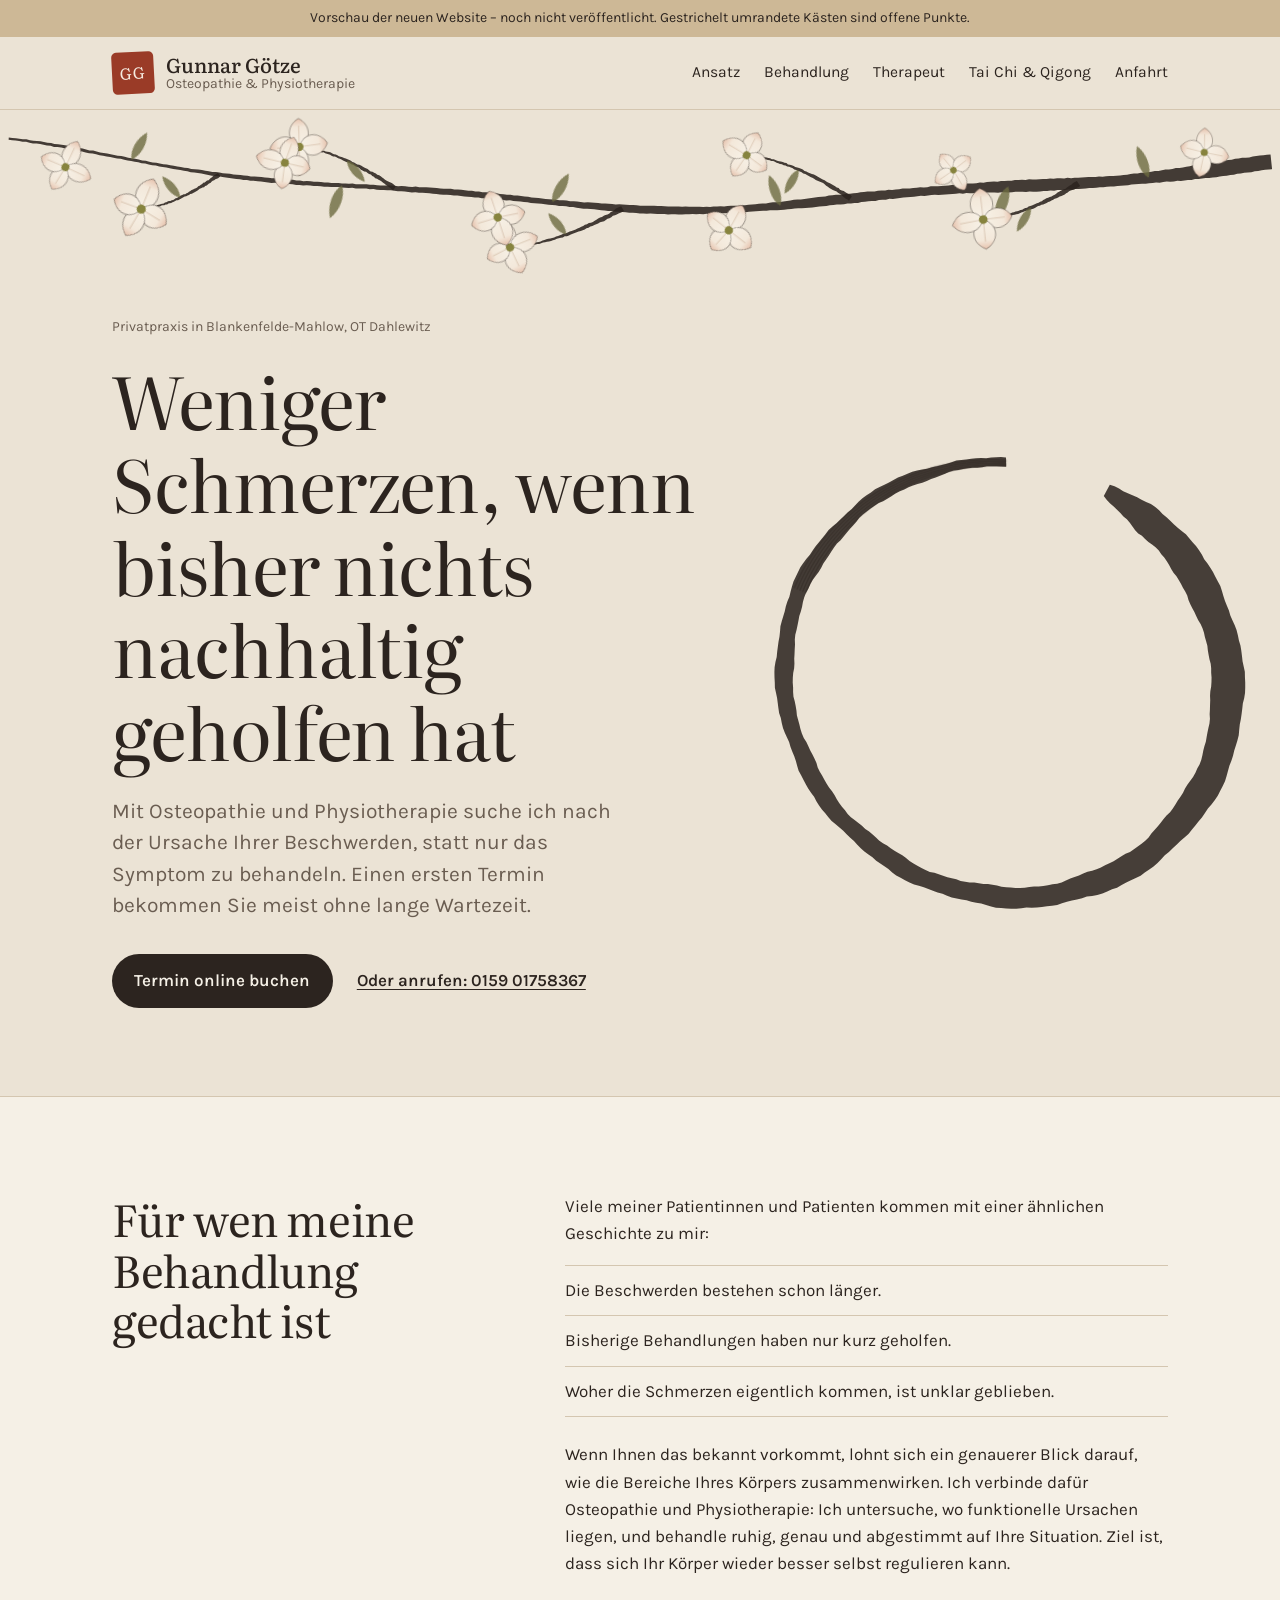
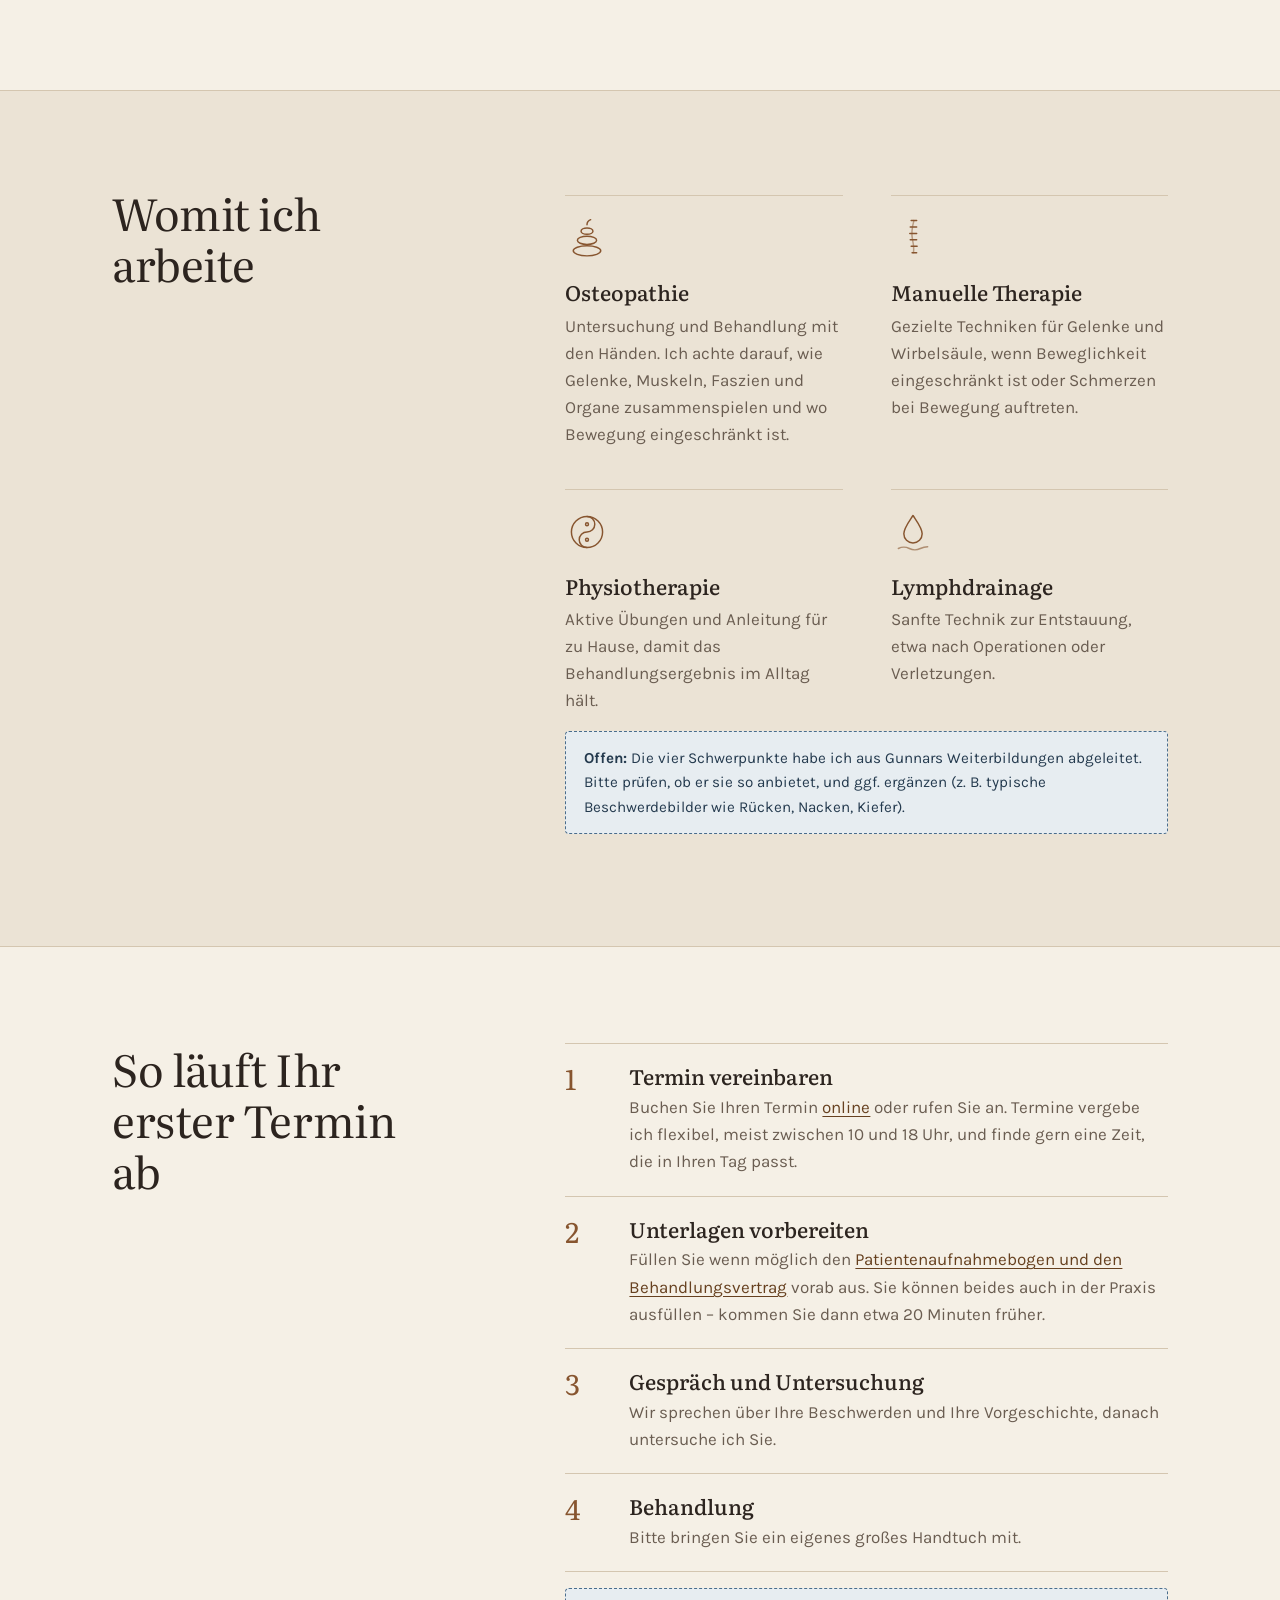
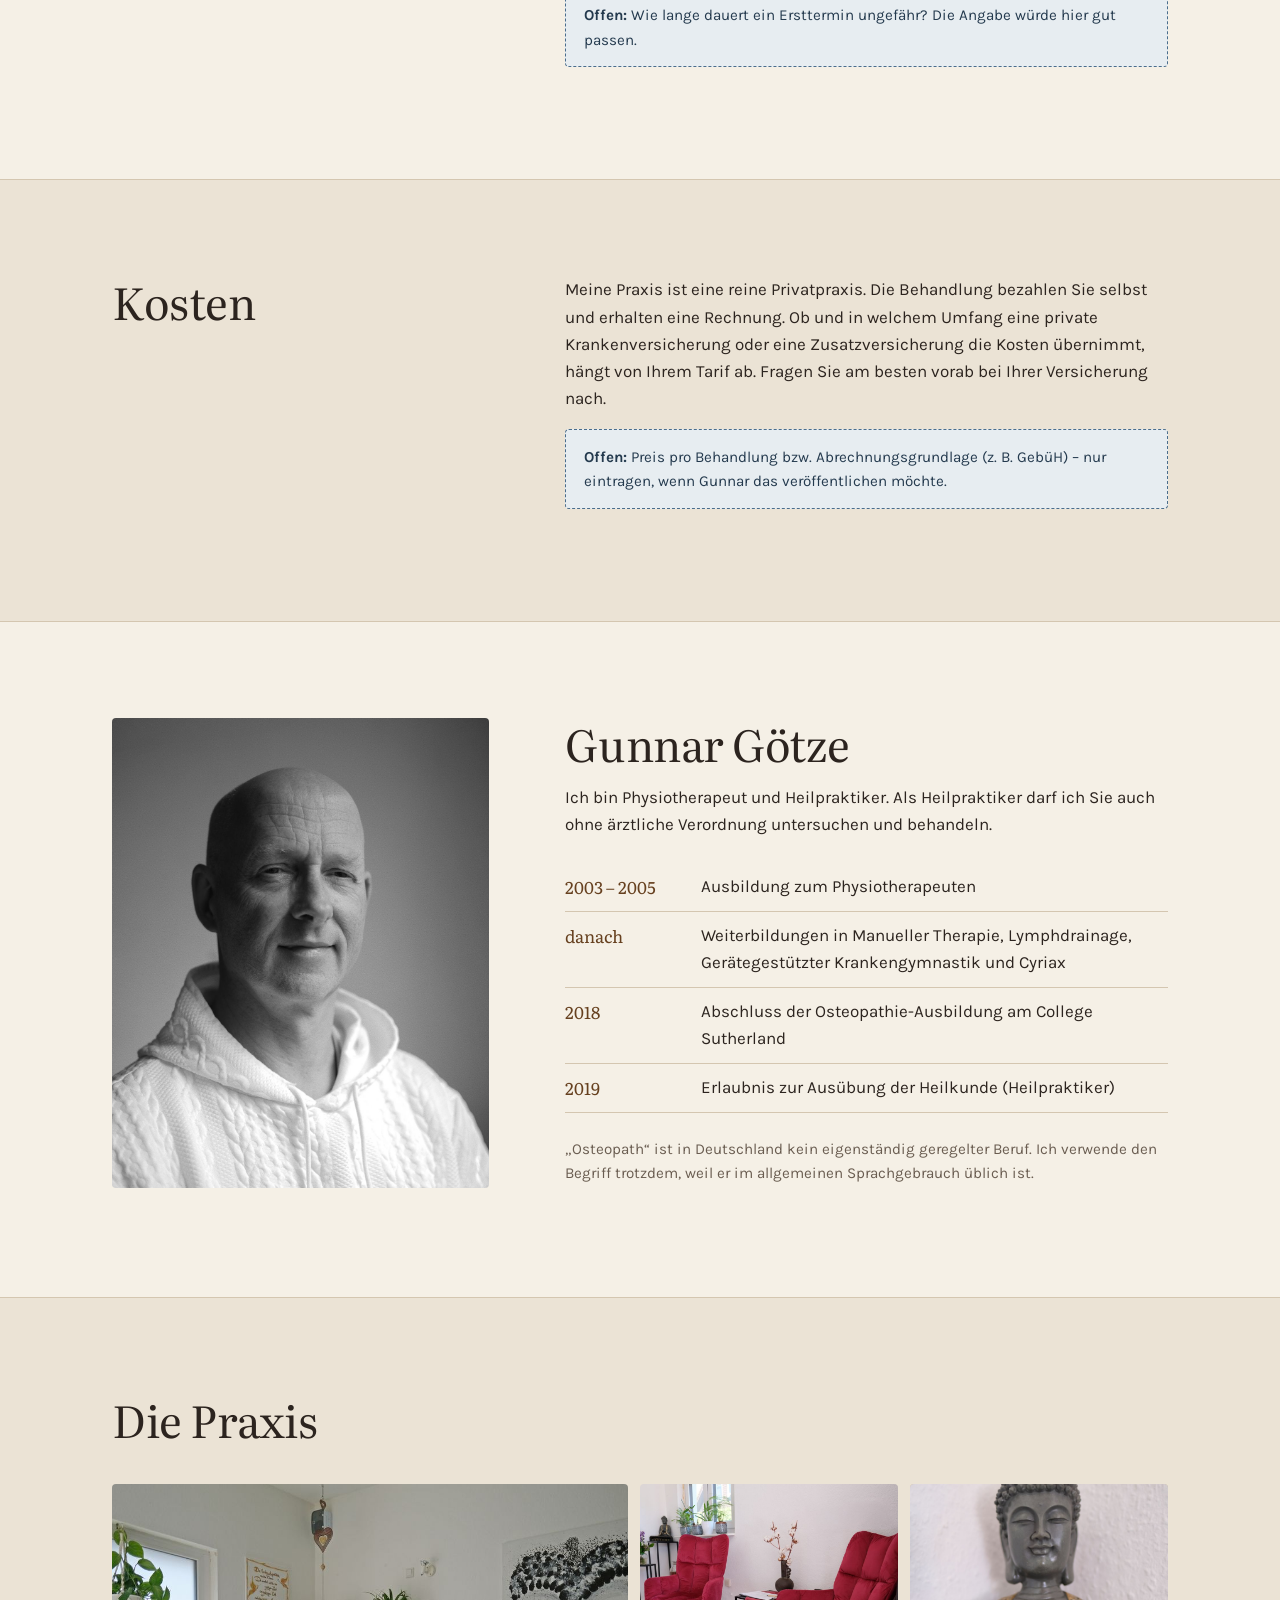
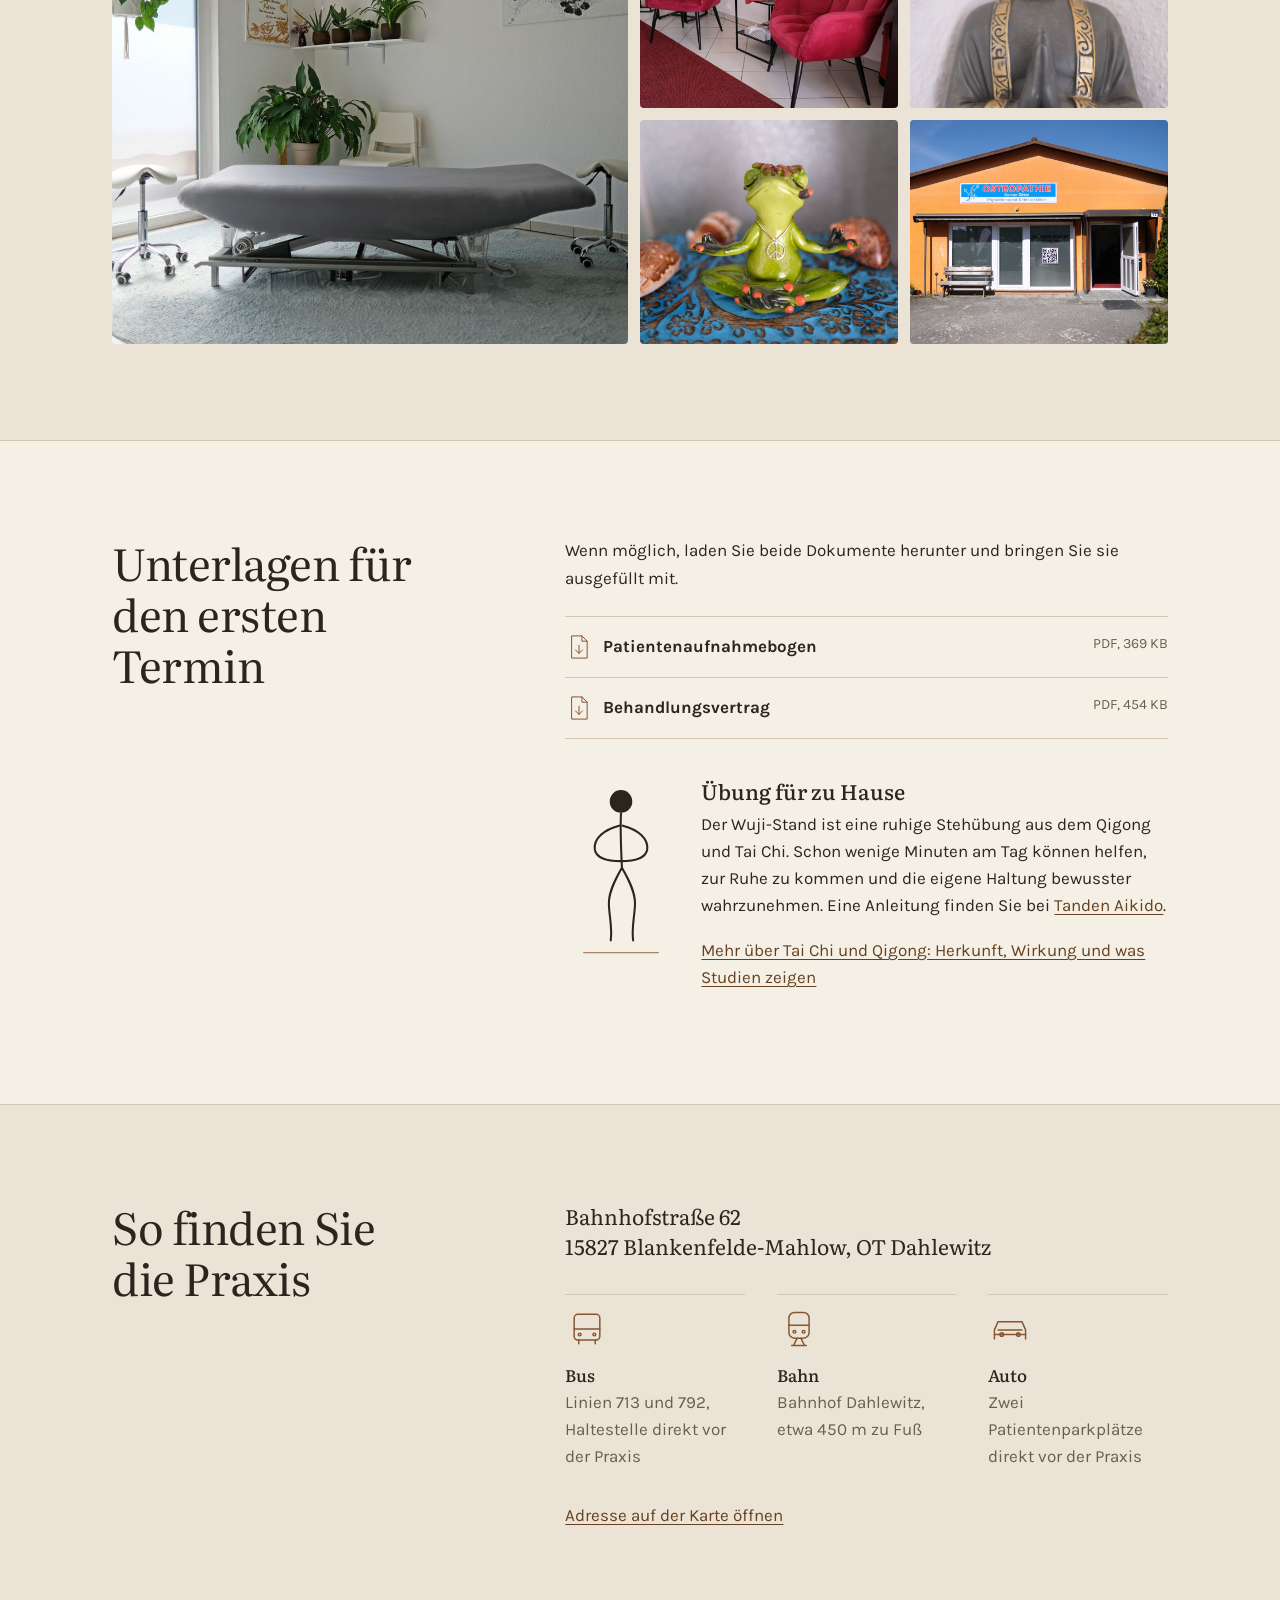
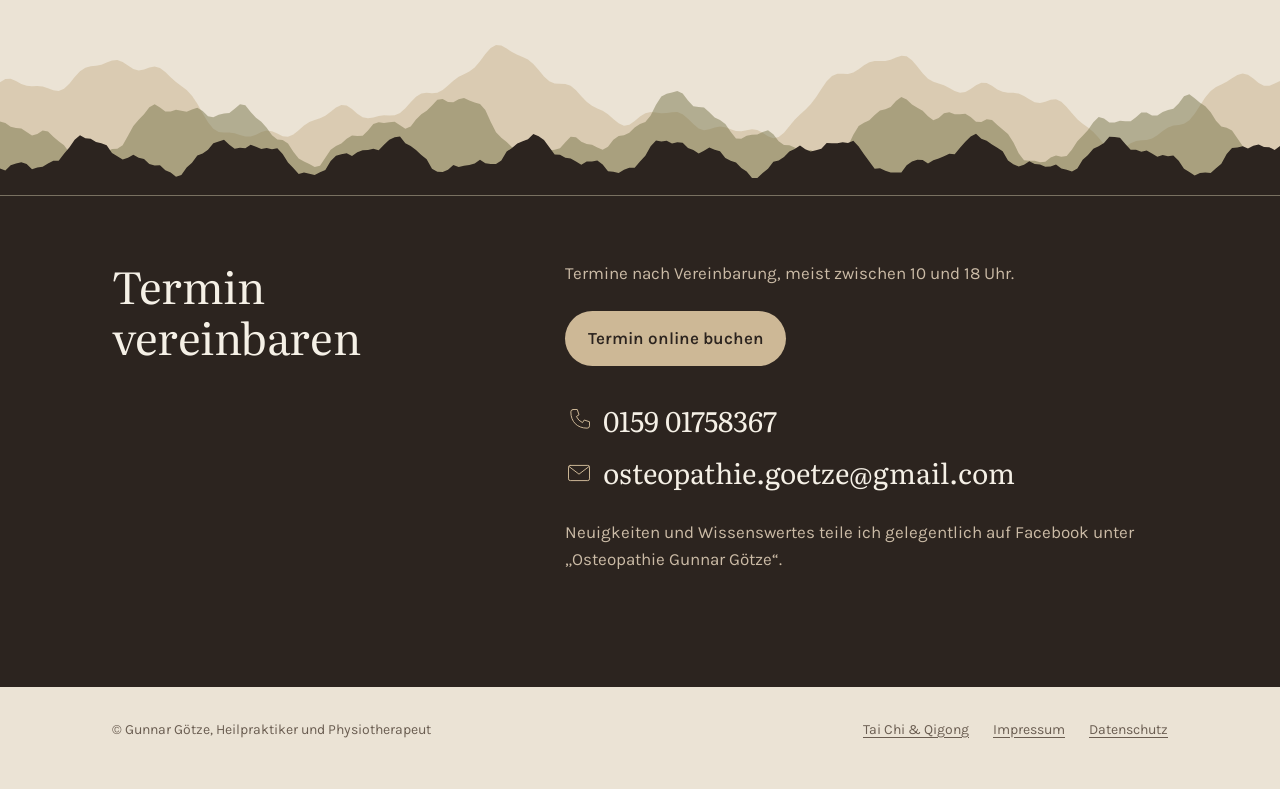
==== commit aec31e03: "Unterseite Tai Chi & Qigong mit Herkunft, Studienlage und Quellen Co-Authored-By: Claude Opus 5.5 <n" ====
--- a/index.html
+++ b/index.html
@@ -7,7 +7,7 @@
 <title>Osteopathie &amp; Physiotherapie Gunnar Götze – Dahlewitz</title>
 <meta name="description" content="Osteopathie und Physiotherapie in Blankenfelde-Mahlow, OT Dahlewitz. Privatpraxis von Gunnar Götze, Heilpraktiker und Physiotherapeut.">
 <link rel="preload" href="assets/fonts/literata-latin-opsz-normal.woff2" as="font" type="font/woff2" crossorigin>
-<link rel="stylesheet" href="assets/style.css?v=7">
+<link rel="stylesheet" href="assets/style.css?v=8">
 </head>
 <body>
 <svg width="0" height="0" style="position:absolute" aria-hidden="true" focusable="false">
@@ -45,6 +45,7 @@
         <li><a href="#therapeut">Therapeut</a></li>
         <li class="extra"><a href="#praxis">Praxis</a></li>
         <li class="extra"><a href="#downloads">Unterlagen</a></li>
+        <li><a href="tai-chi-qigong.html">Tai Chi &amp; Qigong</a></li>
         <li><a href="#anfahrt">Anfahrt</a></li>
       </ul>
     </nav>
@@ -251,6 +252,7 @@
         <div>
           <h3>Übung für zu Hause</h3>
           <p style="margin-top:.5rem">Der Wuji-Stand ist eine ruhige Stehübung aus dem Qigong und Tai Chi. Schon wenige Minuten am Tag können helfen, zur Ruhe zu kommen und die eigene Haltung bewusster wahrzunehmen. Eine Anleitung finden Sie bei <a href="https://www.tanden-aikido.de/wuji-stand-qigong-im-alltag/" rel="noopener">Tanden Aikido</a>.</p>
+          <p><a href="tai-chi-qigong.html">Mehr über Tai Chi und Qigong: Herkunft, Wirkung und was Studien zeigen</a></p>
         </div>
       </div>
     </div>
@@ -295,6 +297,7 @@
   <div class="wrap">
     <span>© Gunnar Götze, Heilpraktiker und Physiotherapeut</span>
     <ul>
+      <li><a href="tai-chi-qigong.html">Tai Chi &amp; Qigong</a></li>
       <li><a href="impressum.html">Impressum</a></li>
       <li><a href="datenschutz.html">Datenschutz</a></li>
     </ul>
--- a/assets/style.css
+++ b/assets/style.css
@@ -332,3 +332,17 @@
 @media (prefers-reduced-motion: reduce) {
   .blossoms .reveal { stroke-dashoffset: 0 !important; }
 }
+
+/* ---------- Unterseite Tai Chi & Qigong ---------- */
+.hero.sub-hero { padding-top: clamp(3rem, 8vw, 5.5rem); }
+.sub-hero .place a { color: var(--muted); }
+.evidence { display: grid; grid-template-columns: repeat(auto-fill, minmax(17rem, 1fr)); gap: 2.25rem 2.5rem; margin-top: 2.5rem; }
+.evidence article { border-top: 1px solid var(--line); padding-top: 1rem; }
+.evidence h3 { margin-bottom: 0.5rem; }
+.evidence p { margin: 0; color: var(--muted); }
+.ref { font-size: 0.85em; text-decoration: none; white-space: nowrap; }
+.ref:hover { text-decoration: underline; }
+.sources { margin: 0; padding-left: 1.6rem; max-width: var(--measure); font-size: 0.925rem; color: var(--muted); }
+.sources li { padding: 0.4rem 0; overflow-wrap: anywhere; }
+.sources li:target { background: var(--surface); outline: 1px solid var(--line); }
+.site-foot ul { flex-wrap: wrap; }
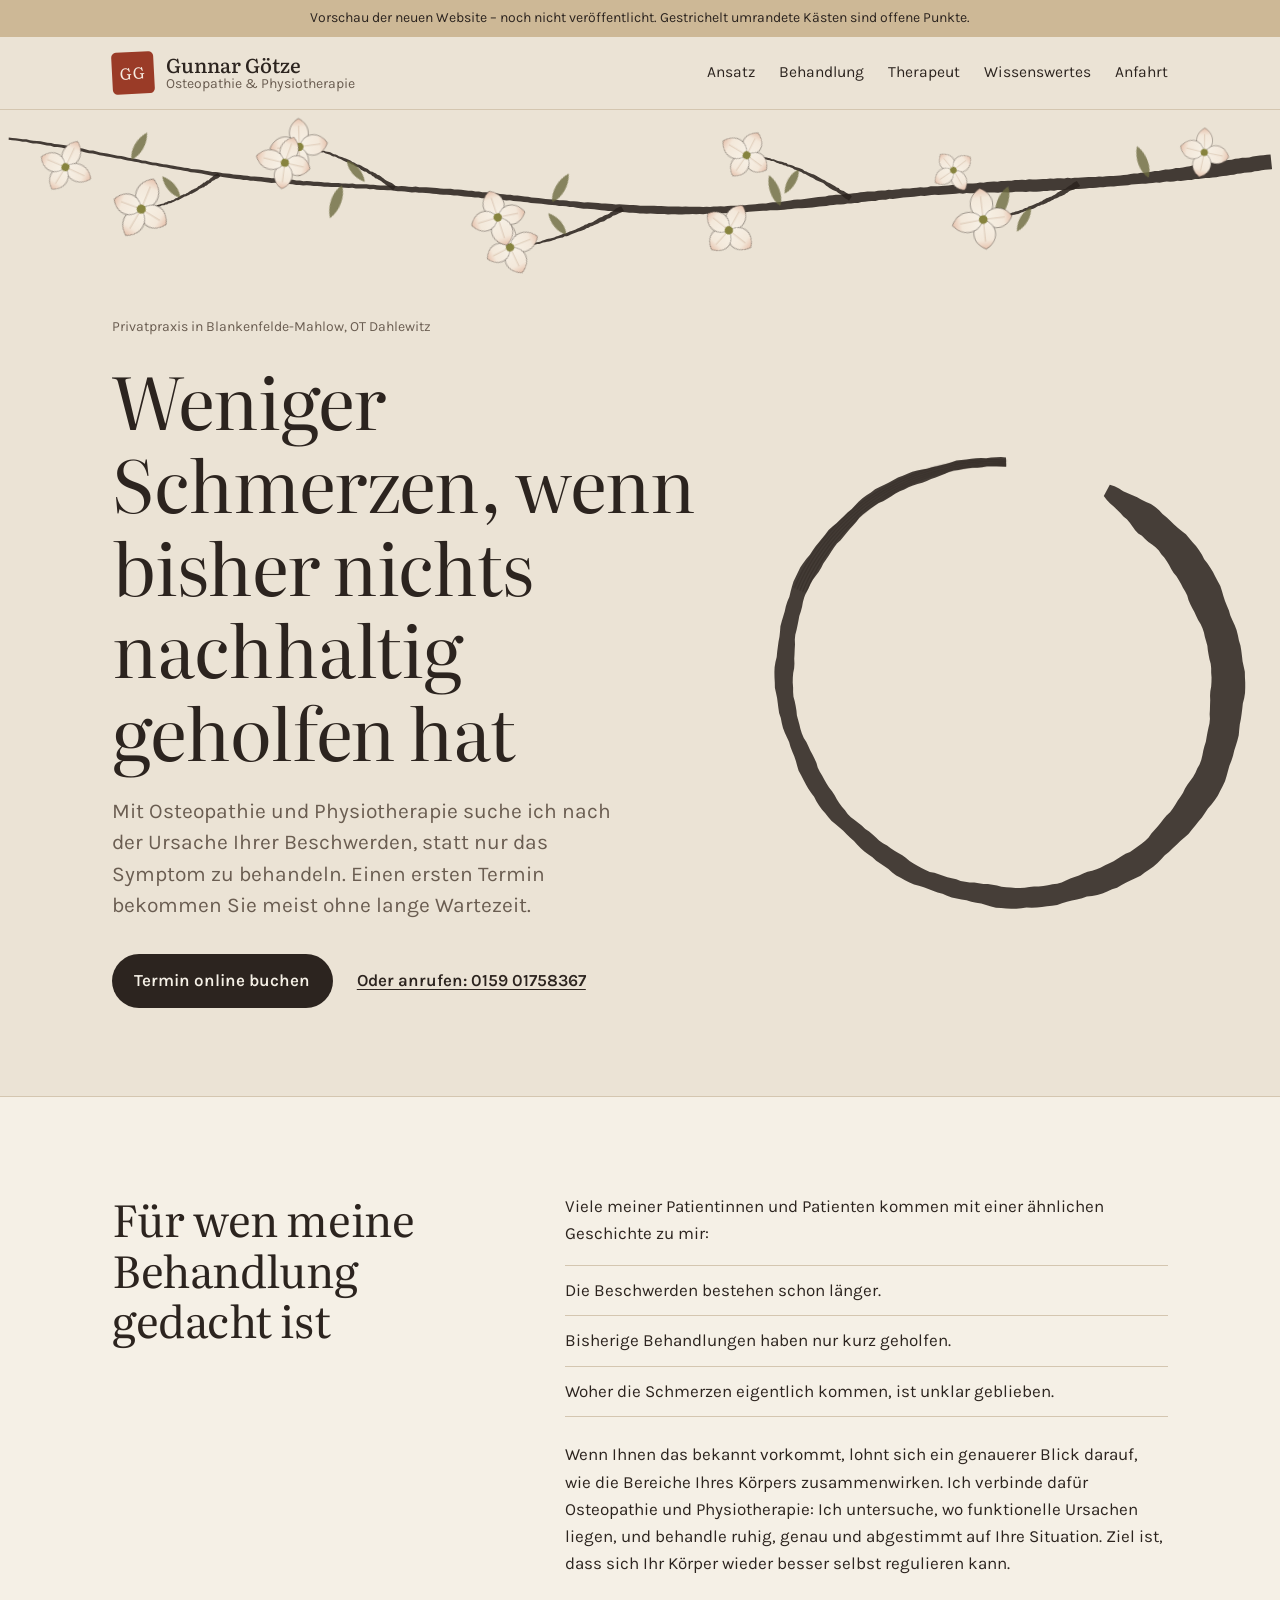
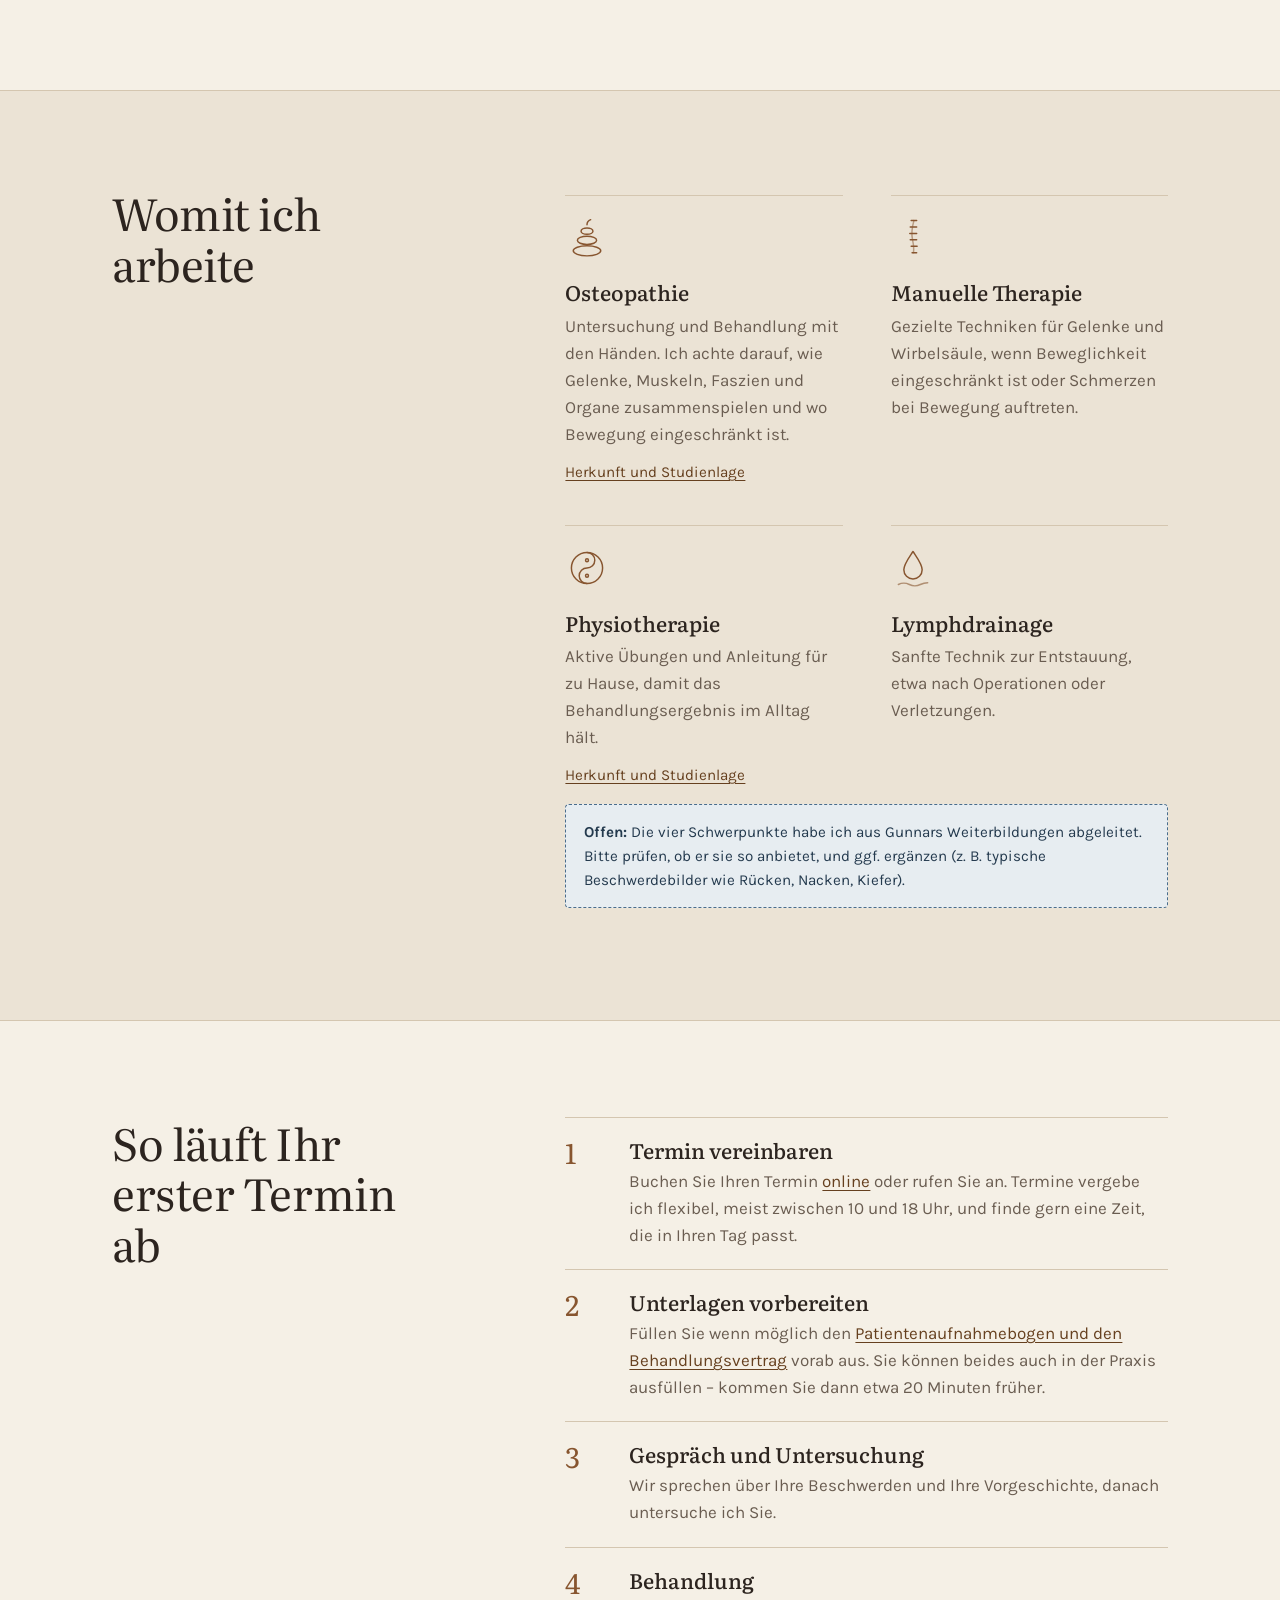
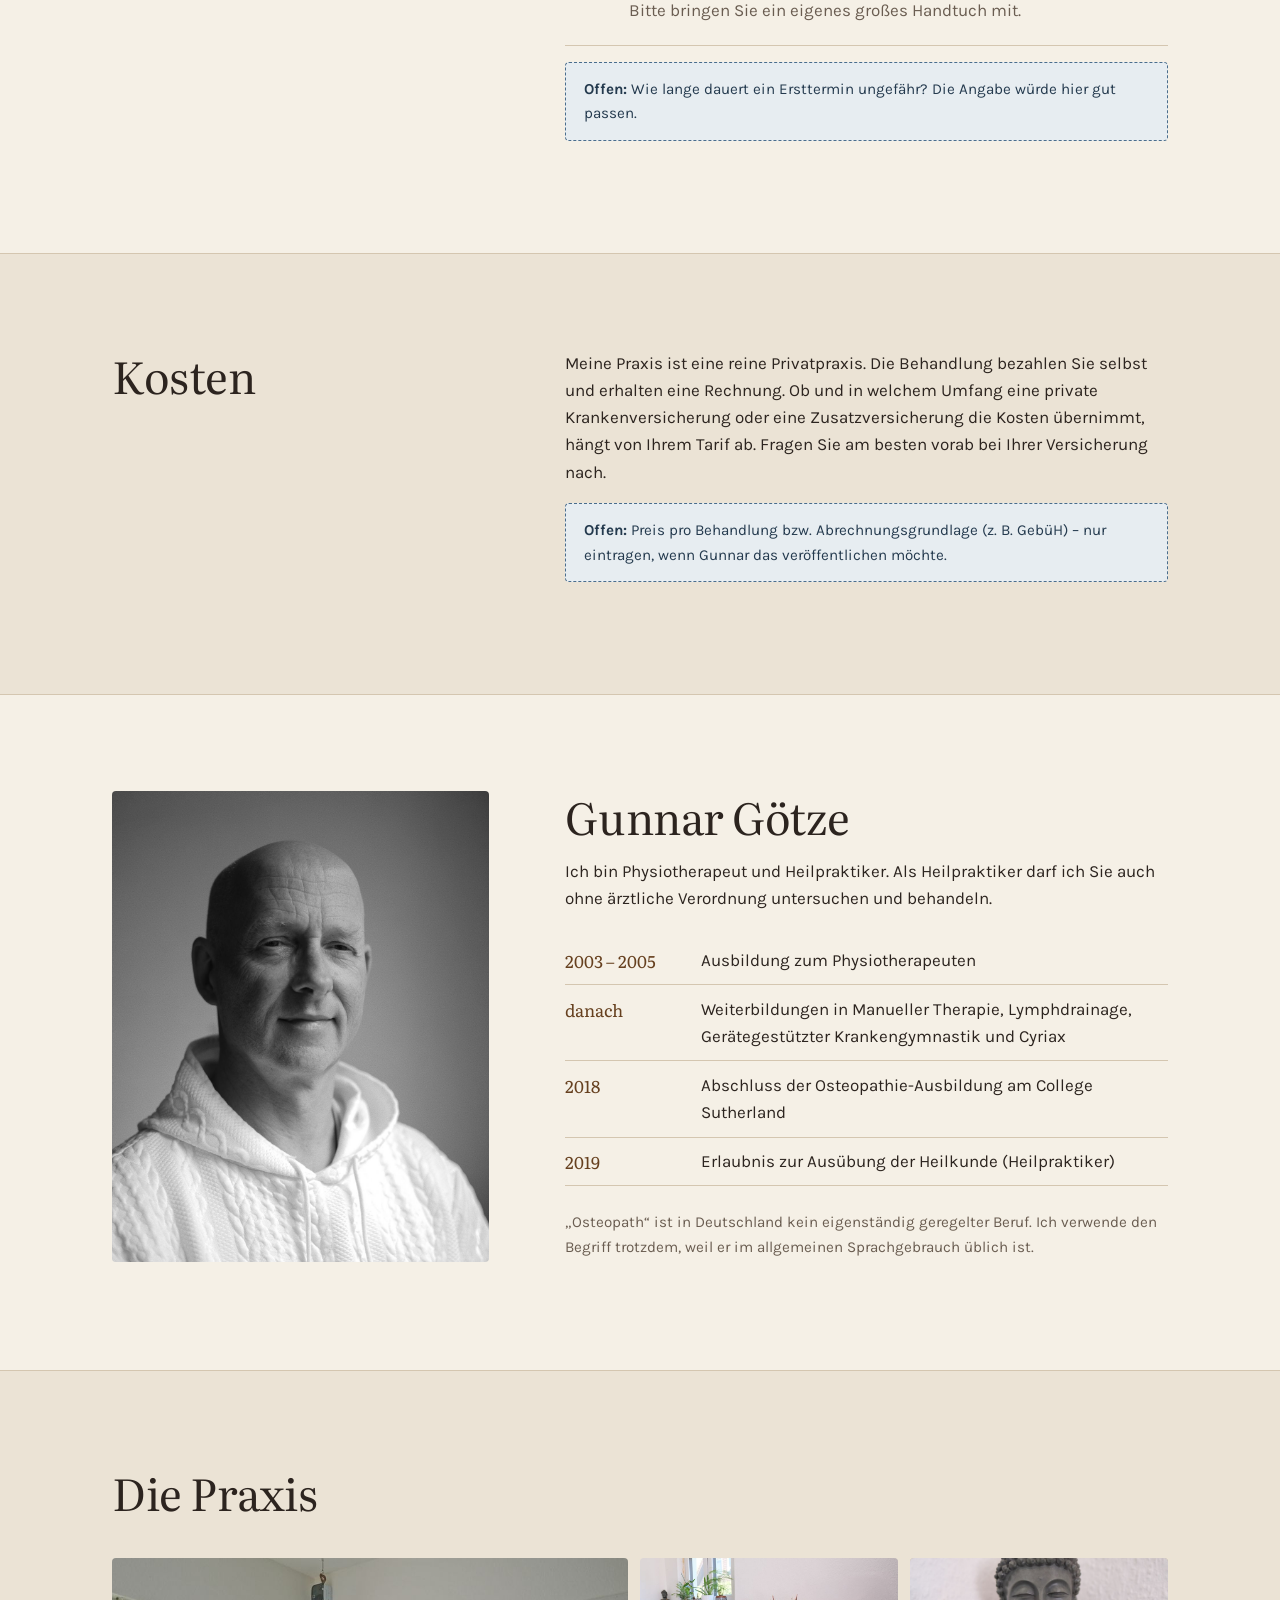
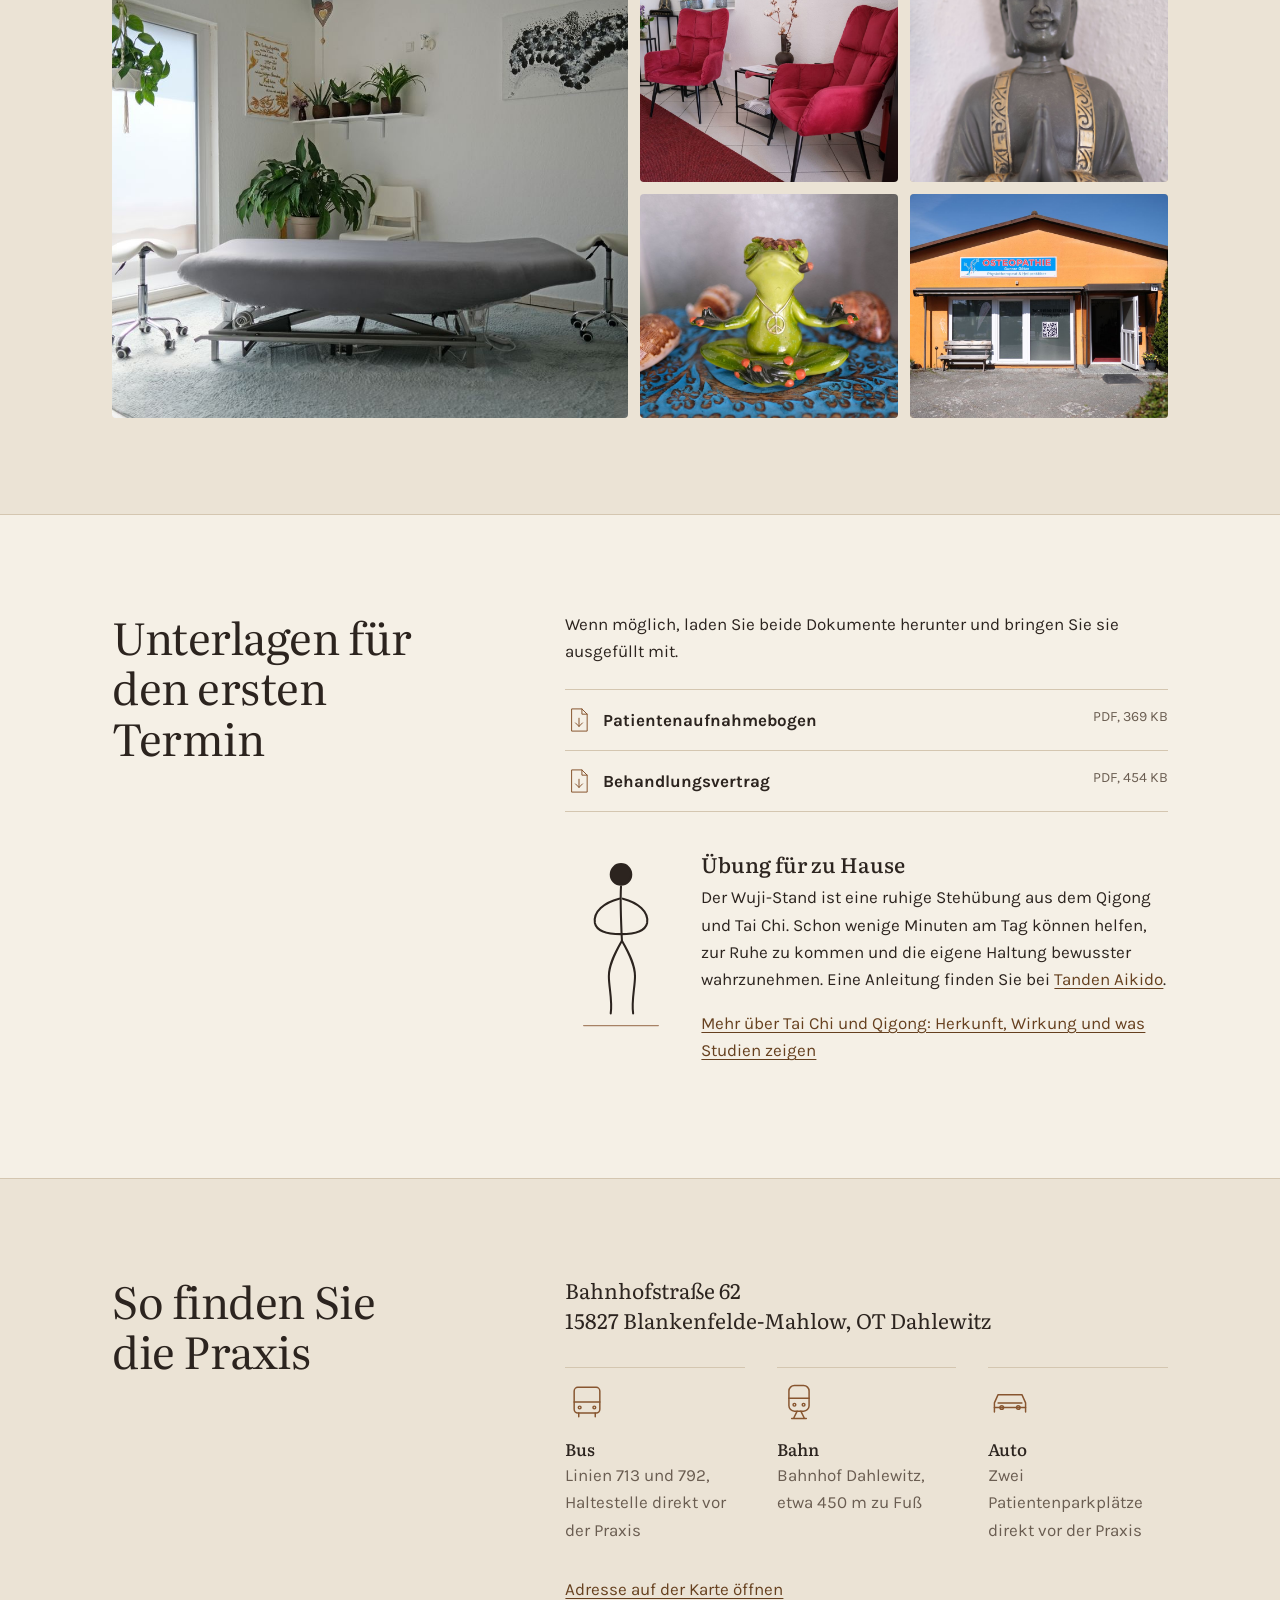
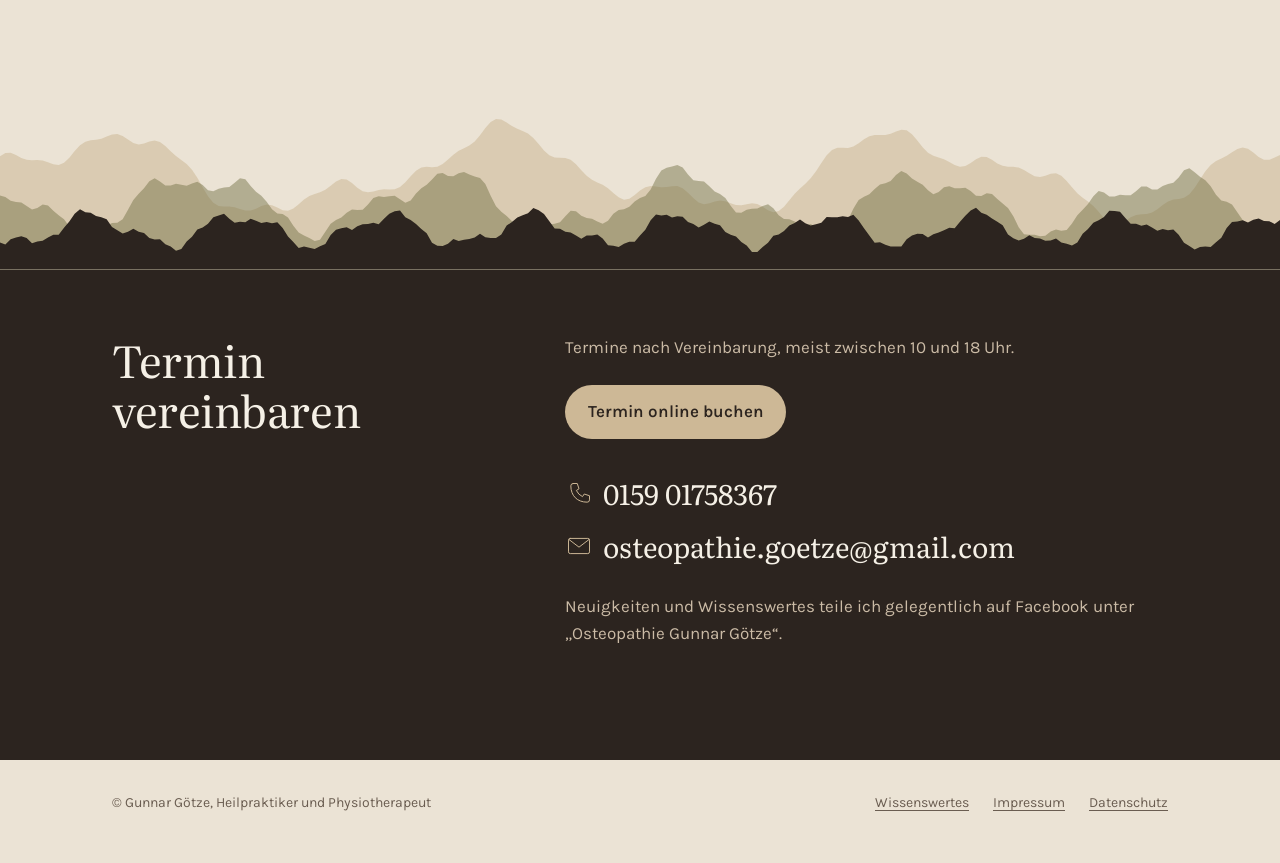
==== commit 44c9695b: "Wissensseiten zu Osteopathie, Physiotherapie und Heilkunde mit Studienlage und Quellen Co-Authored-B" ====
--- a/index.html
+++ b/index.html
@@ -7,7 +7,7 @@
 <title>Osteopathie &amp; Physiotherapie Gunnar Götze – Dahlewitz</title>
 <meta name="description" content="Osteopathie und Physiotherapie in Blankenfelde-Mahlow, OT Dahlewitz. Privatpraxis von Gunnar Götze, Heilpraktiker und Physiotherapeut.">
 <link rel="preload" href="assets/fonts/literata-latin-opsz-normal.woff2" as="font" type="font/woff2" crossorigin>
-<link rel="stylesheet" href="assets/style.css?v=8">
+<link rel="stylesheet" href="assets/style.css?v=9">
 </head>
 <body>
 <svg width="0" height="0" style="position:absolute" aria-hidden="true" focusable="false">
@@ -45,7 +45,11 @@
         <li><a href="#therapeut">Therapeut</a></li>
         <li class="extra"><a href="#praxis">Praxis</a></li>
         <li class="extra"><a href="#downloads">Unterlagen</a></li>
-        <li><a href="tai-chi-qigong.html">Tai Chi &amp; Qigong</a></li>
+        <li class="desk-only"><a href="osteopathie.html">Wissenswertes</a></li>
+        <li class="extra"><a href="osteopathie.html">Osteopathie – Hintergrund</a></li>
+        <li class="extra"><a href="physiotherapie.html">Physiotherapie – Hintergrund</a></li>
+        <li class="extra"><a href="heilkunde.html">Heilkunde</a></li>
+        <li class="extra"><a href="tai-chi-qigong.html">Tai Chi &amp; Qigong</a></li>
         <li><a href="#anfahrt">Anfahrt</a></li>
       </ul>
     </nav>
@@ -133,6 +137,7 @@
           <article>
             <svg class="icon" aria-hidden="true"><use href="#i-stones"/></svg><h3>Osteopathie</h3>
             <p>Untersuchung und Behandlung mit den Händen. Ich achte darauf, wie Gelenke, Muskeln, Faszien und Organe zusammenspielen und wo Bewegung eingeschränkt ist.</p>
+            <p class="more"><a href="osteopathie.html">Herkunft und Studienlage</a></p>
           </article>
           <article>
             <svg class="icon" aria-hidden="true"><use href="#i-spine"/></svg><h3>Manuelle Therapie</h3>
@@ -141,6 +146,7 @@
           <article>
             <svg class="icon" aria-hidden="true"><use href="#i-taiji"/></svg><h3>Physiotherapie</h3>
             <p>Aktive Übungen und Anleitung für zu Hause, damit das Behandlungsergebnis im Alltag hält.</p>
+            <p class="more"><a href="physiotherapie.html">Herkunft und Studienlage</a></p>
           </article>
           <article>
             <svg class="icon" aria-hidden="true"><use href="#i-drop"/></svg><h3>Lymphdrainage</h3>
@@ -297,7 +303,7 @@
   <div class="wrap">
     <span>© Gunnar Götze, Heilpraktiker und Physiotherapeut</span>
     <ul>
-      <li><a href="tai-chi-qigong.html">Tai Chi &amp; Qigong</a></li>
+      <li><a href="osteopathie.html">Wissenswertes</a></li>
       <li><a href="impressum.html">Impressum</a></li>
       <li><a href="datenschutz.html">Datenschutz</a></li>
     </ul>
--- a/assets/style.css
+++ b/assets/style.css
@@ -122,6 +122,7 @@
   }
   .nav.full ul.open { display: flex; }
   .nav.full li.extra { display: block; }
+  .nav.full li.desk-only { display: none; }
   .nav.full ul a { padding: 0.8rem 0; font-size: 1.05rem; border-bottom: 1px solid var(--line); }
   .nav.full ul li:last-child a { border-bottom: 0; }
 
@@ -346,3 +347,15 @@
 .sources li { padding: 0.4rem 0; overflow-wrap: anywhere; }
 .sources li:target { background: var(--surface); outline: 1px solid var(--line); }
 .site-foot ul { flex-wrap: wrap; }
+
+/* Themen-Navigation auf den Wissensseiten */
+.topic-nav { margin-top: 2rem; }
+.topic-nav ul { list-style: none; margin: 0; padding: 0; display: flex; flex-wrap: wrap; gap: 0.5rem; }
+.topic-nav a {
+  display: inline-block; padding: 0.4rem 0.9rem; border: 1px solid var(--line); border-radius: 999px;
+  color: var(--ink); text-decoration: none; font-size: 0.95rem; background: var(--surface);
+}
+.topic-nav a:hover { border-color: var(--clay); }
+.topic-nav a[aria-current="page"] { background: var(--ink); border-color: var(--ink); color: var(--surface); }
+.treatments .more { margin-top: 0.6rem; }
+.treatments .more a { font-size: 0.95rem; }
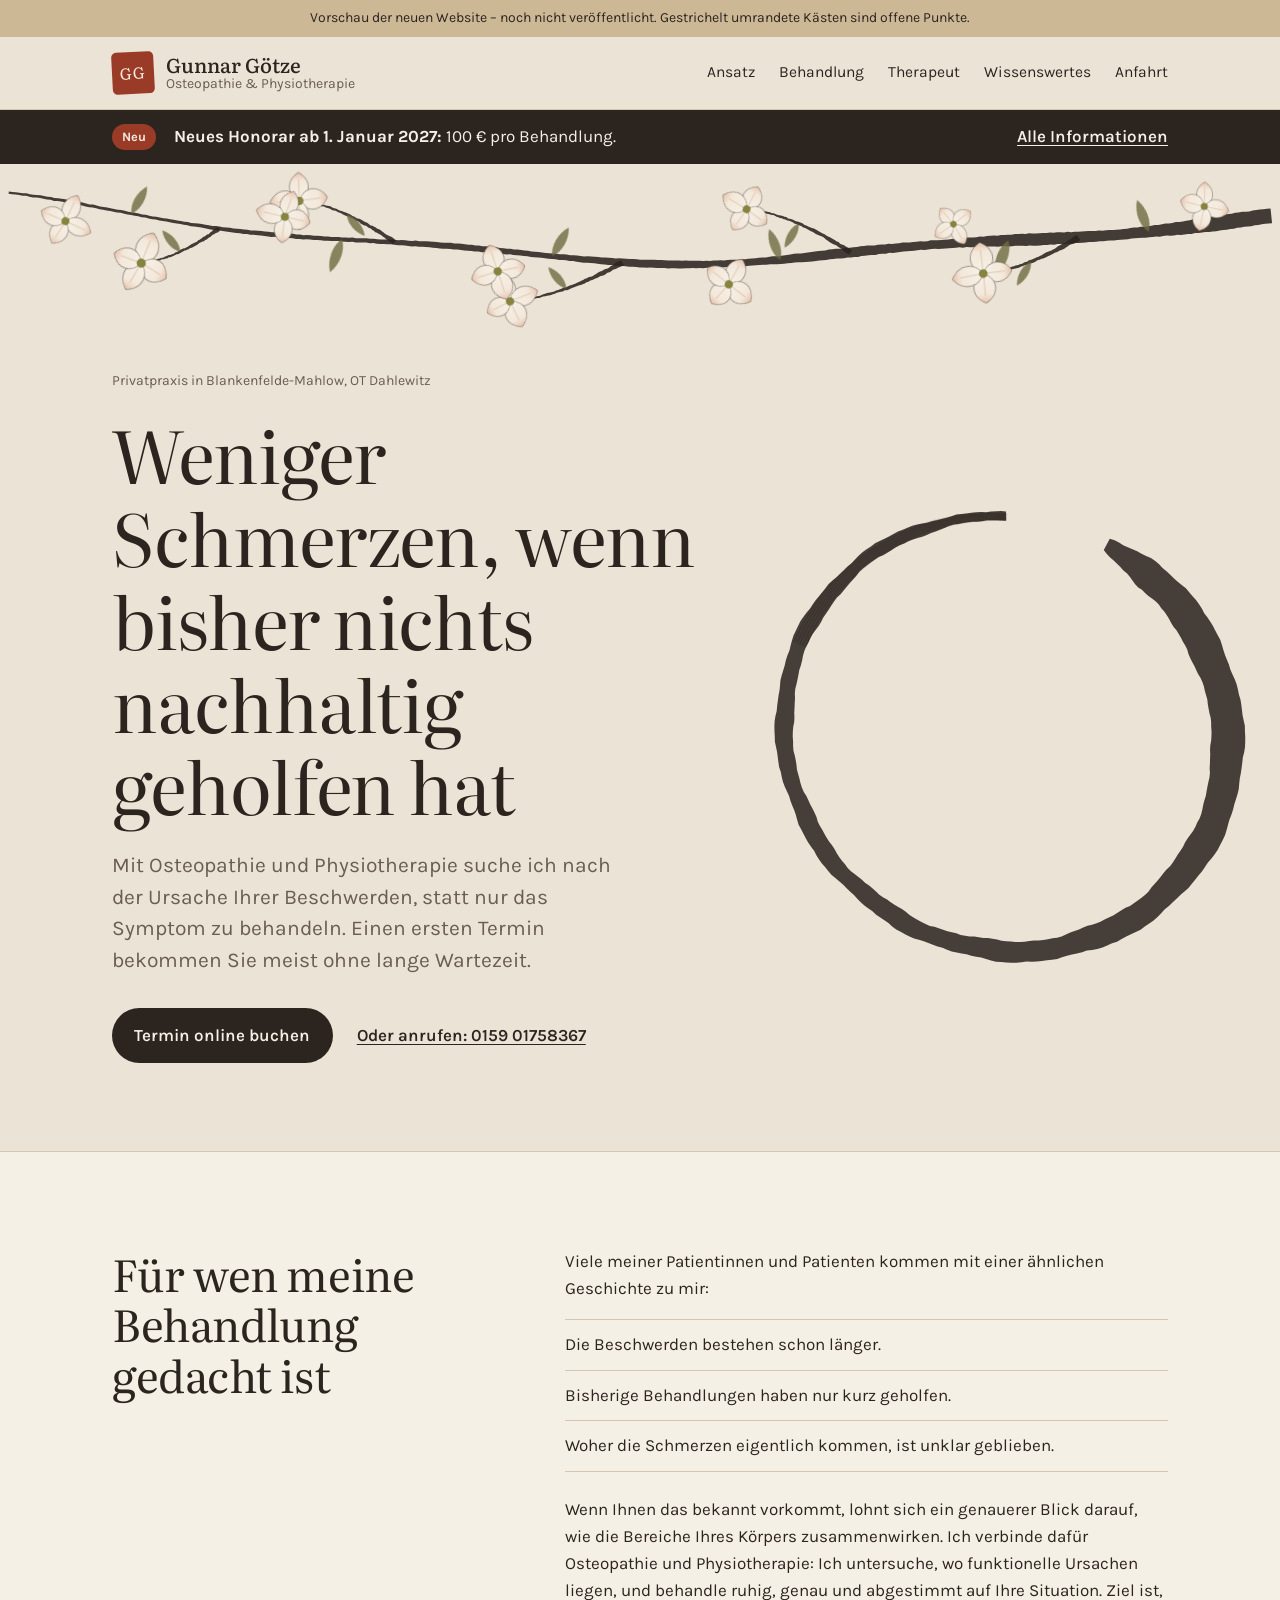
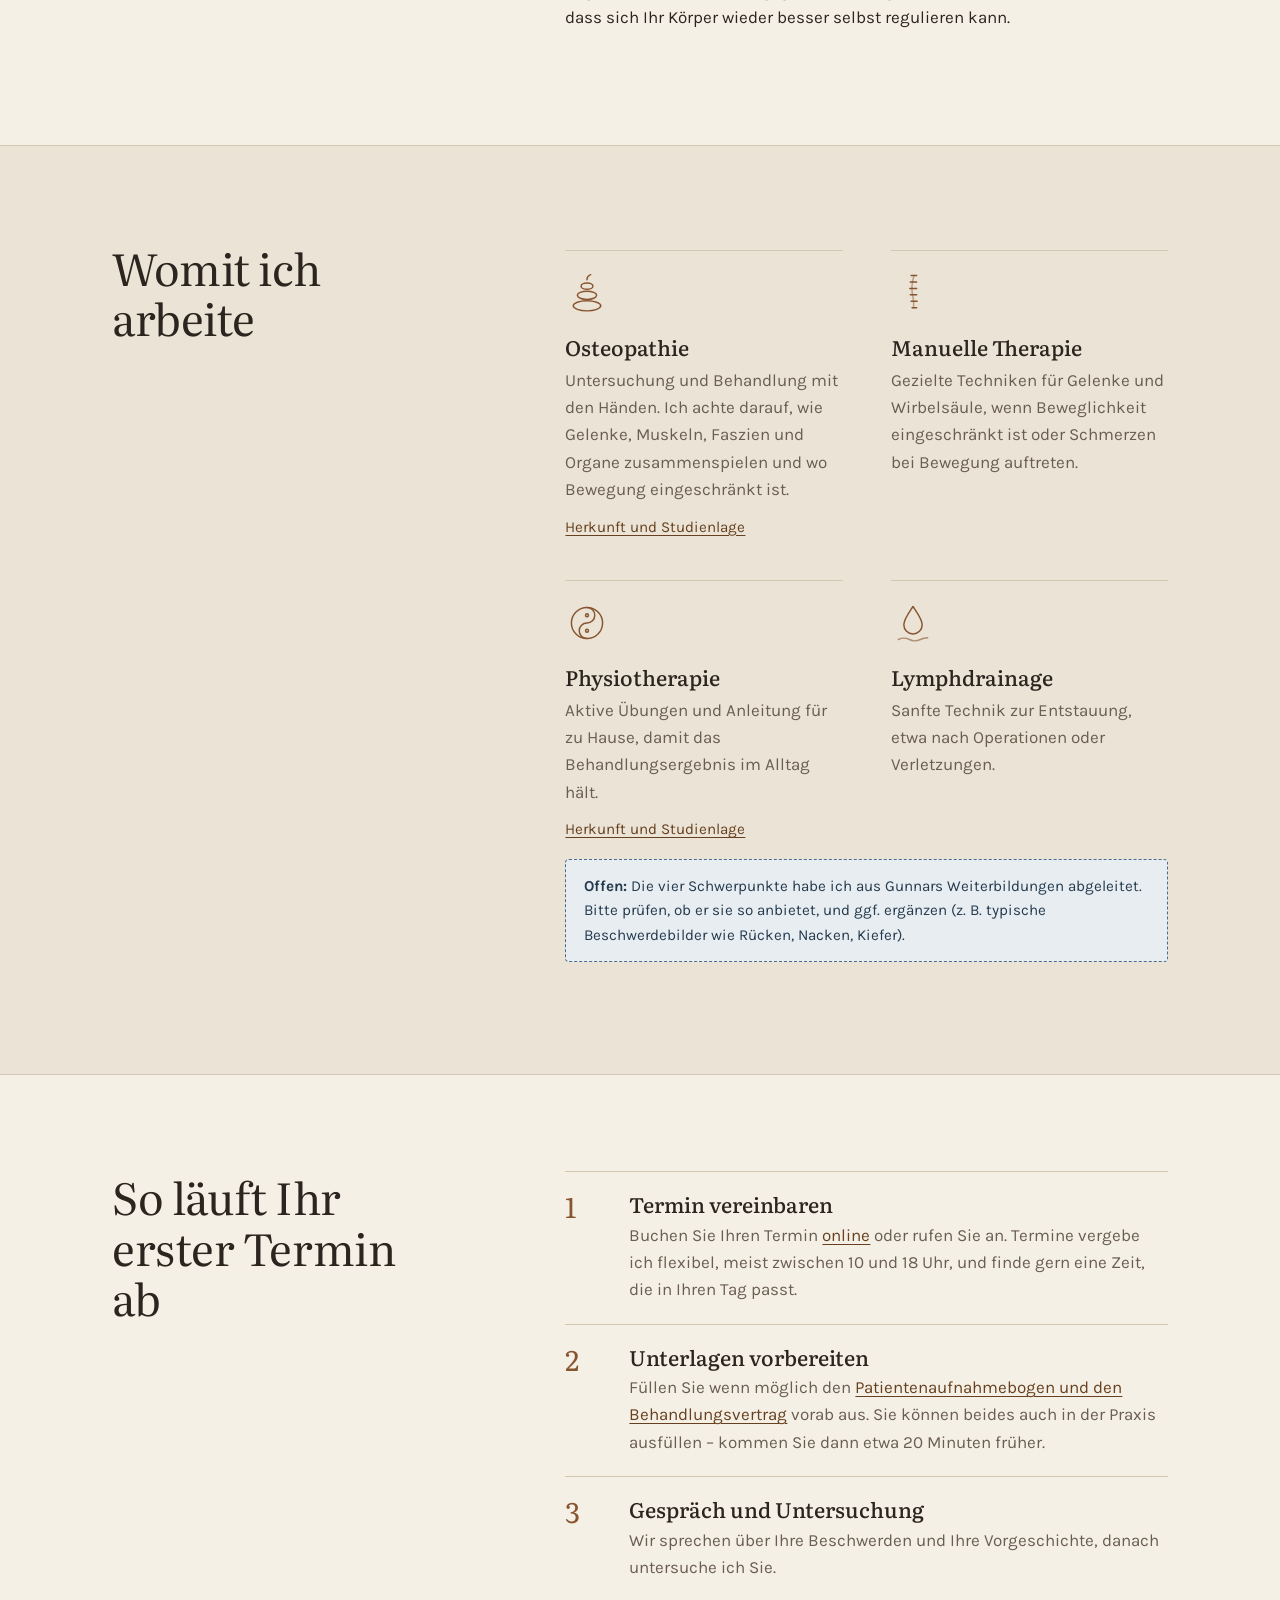
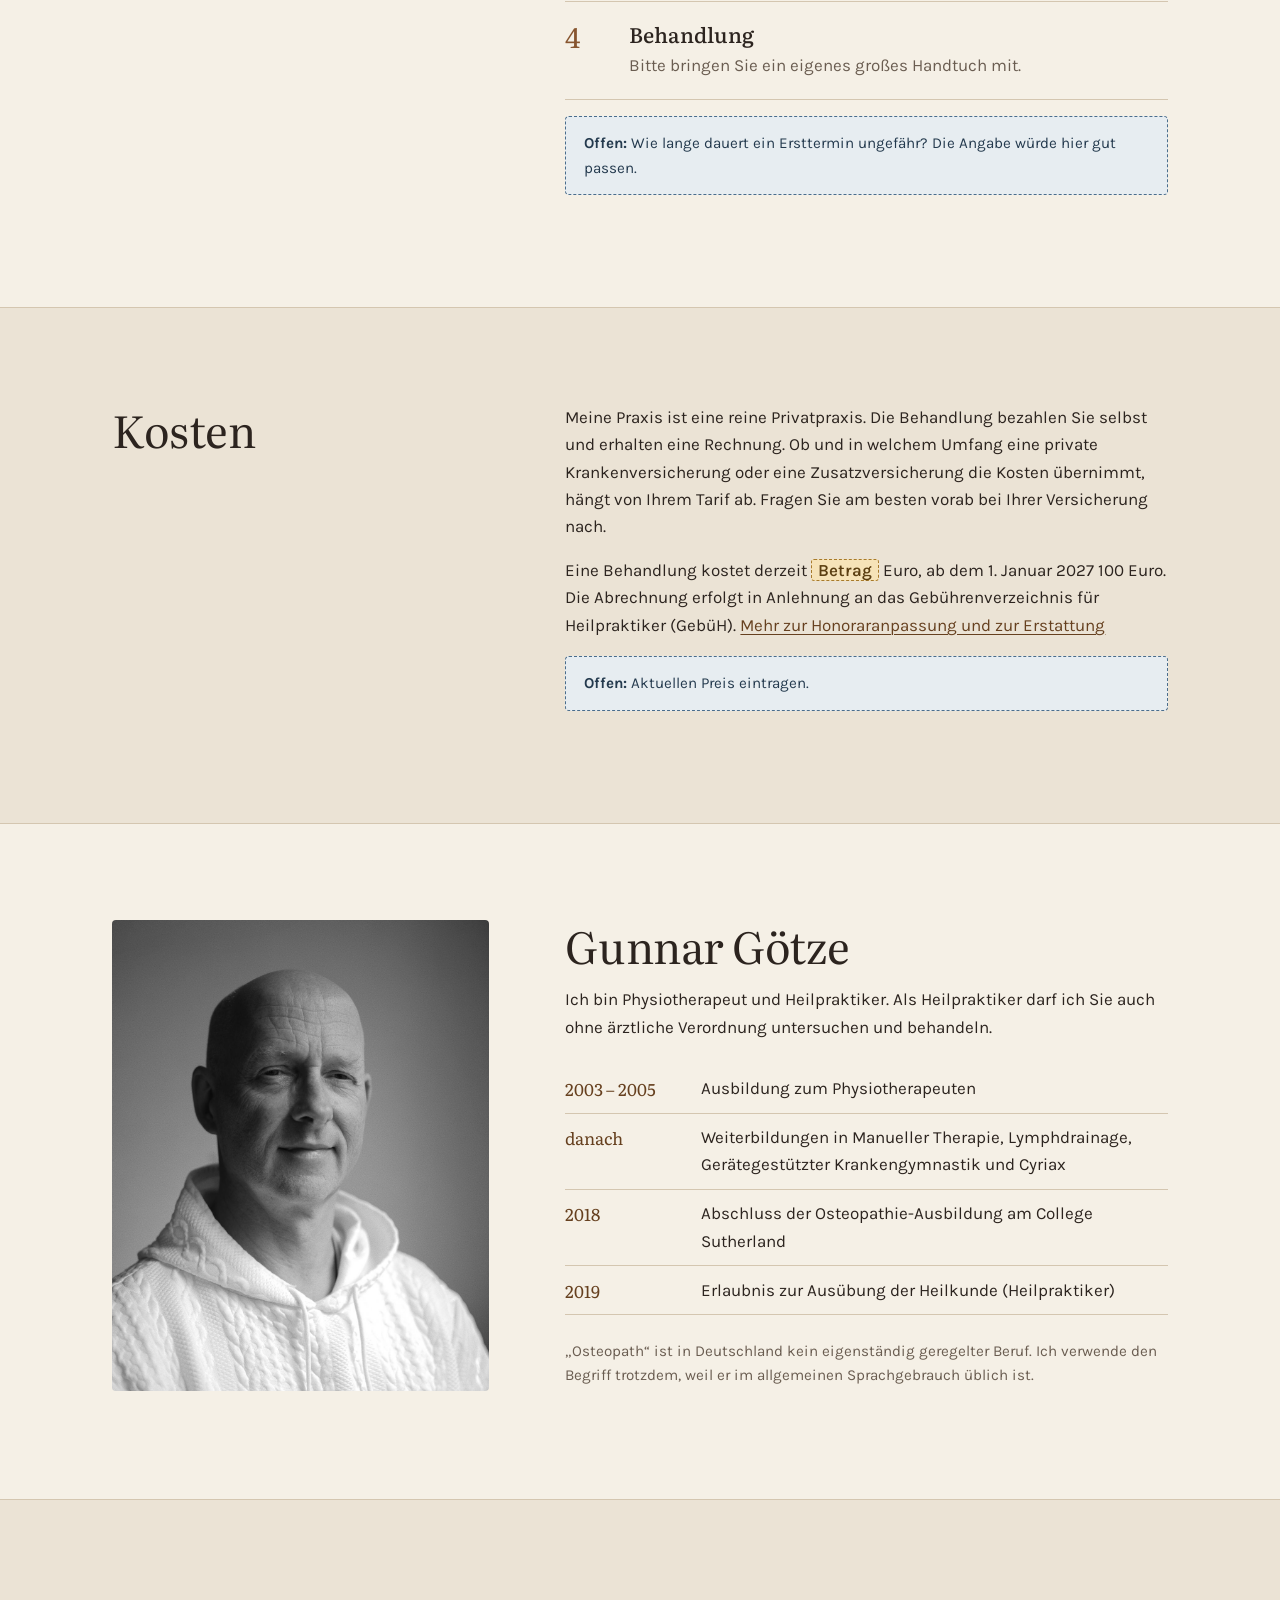
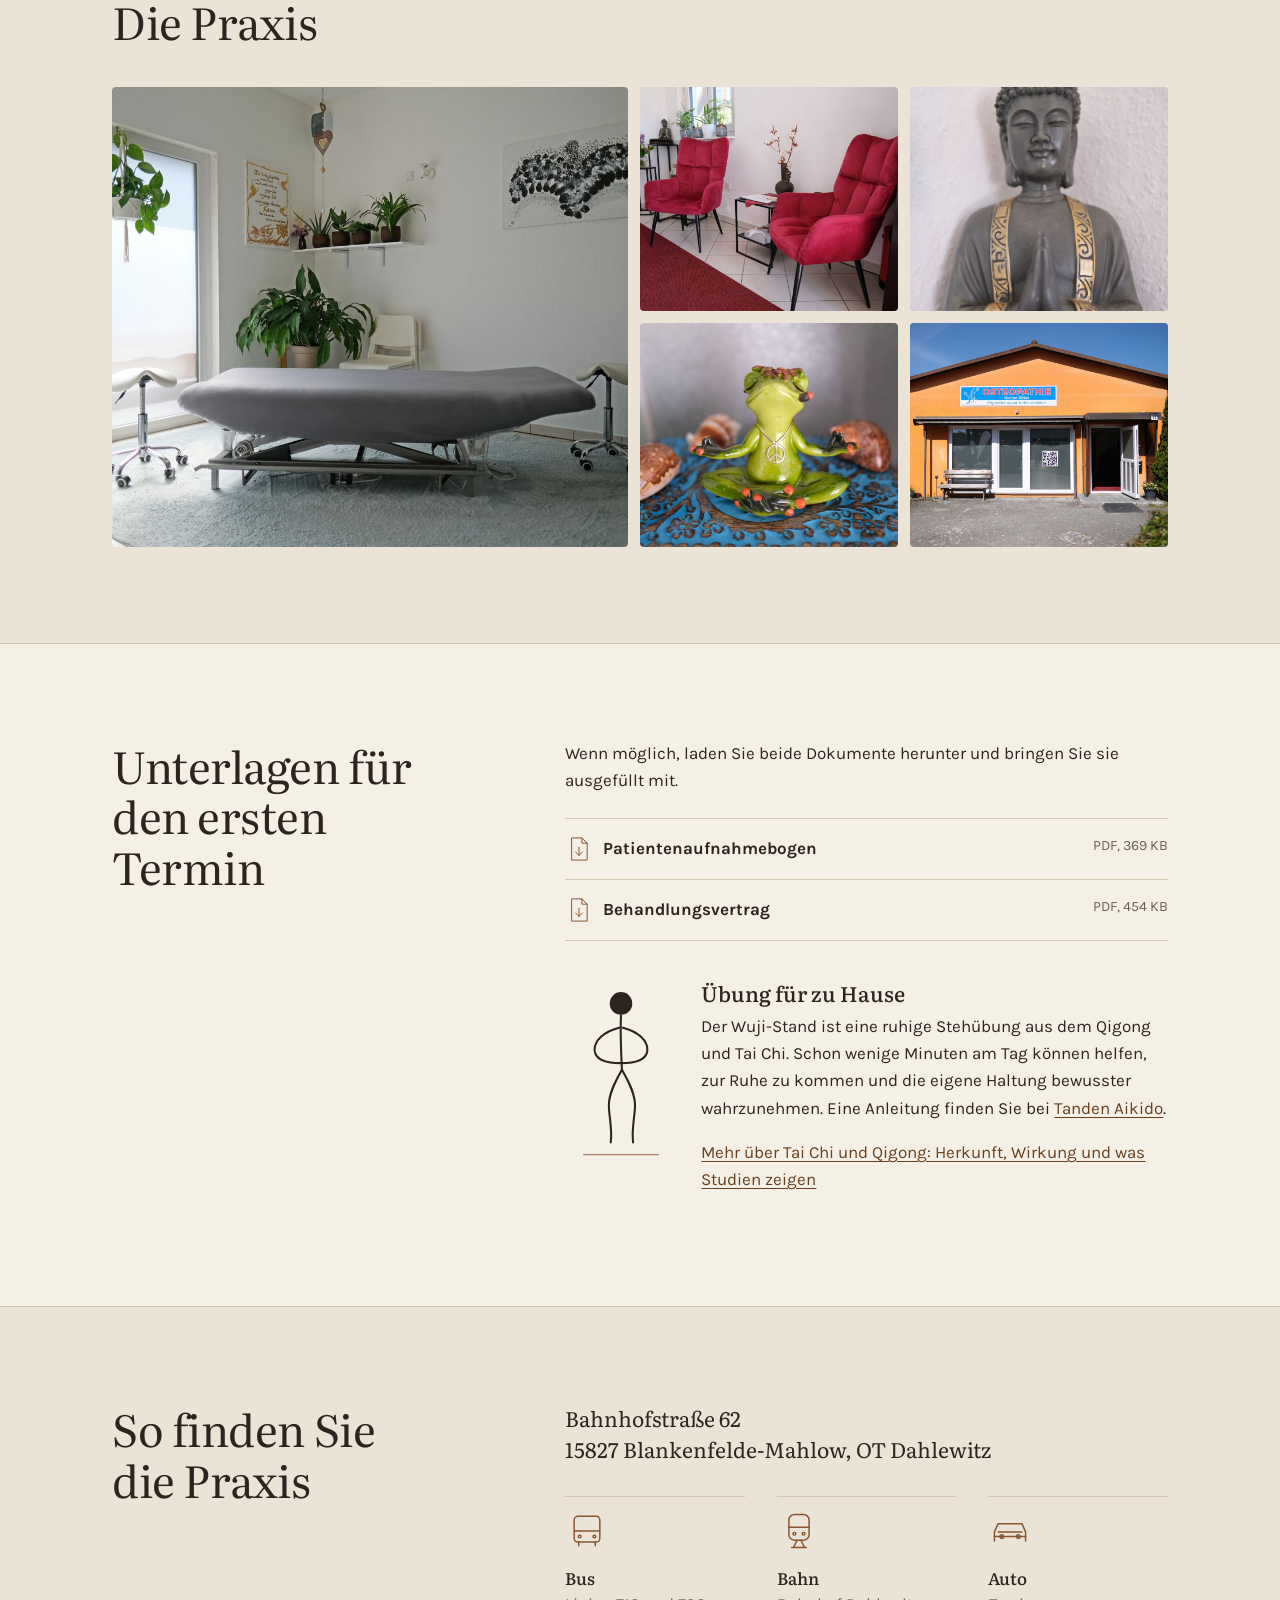
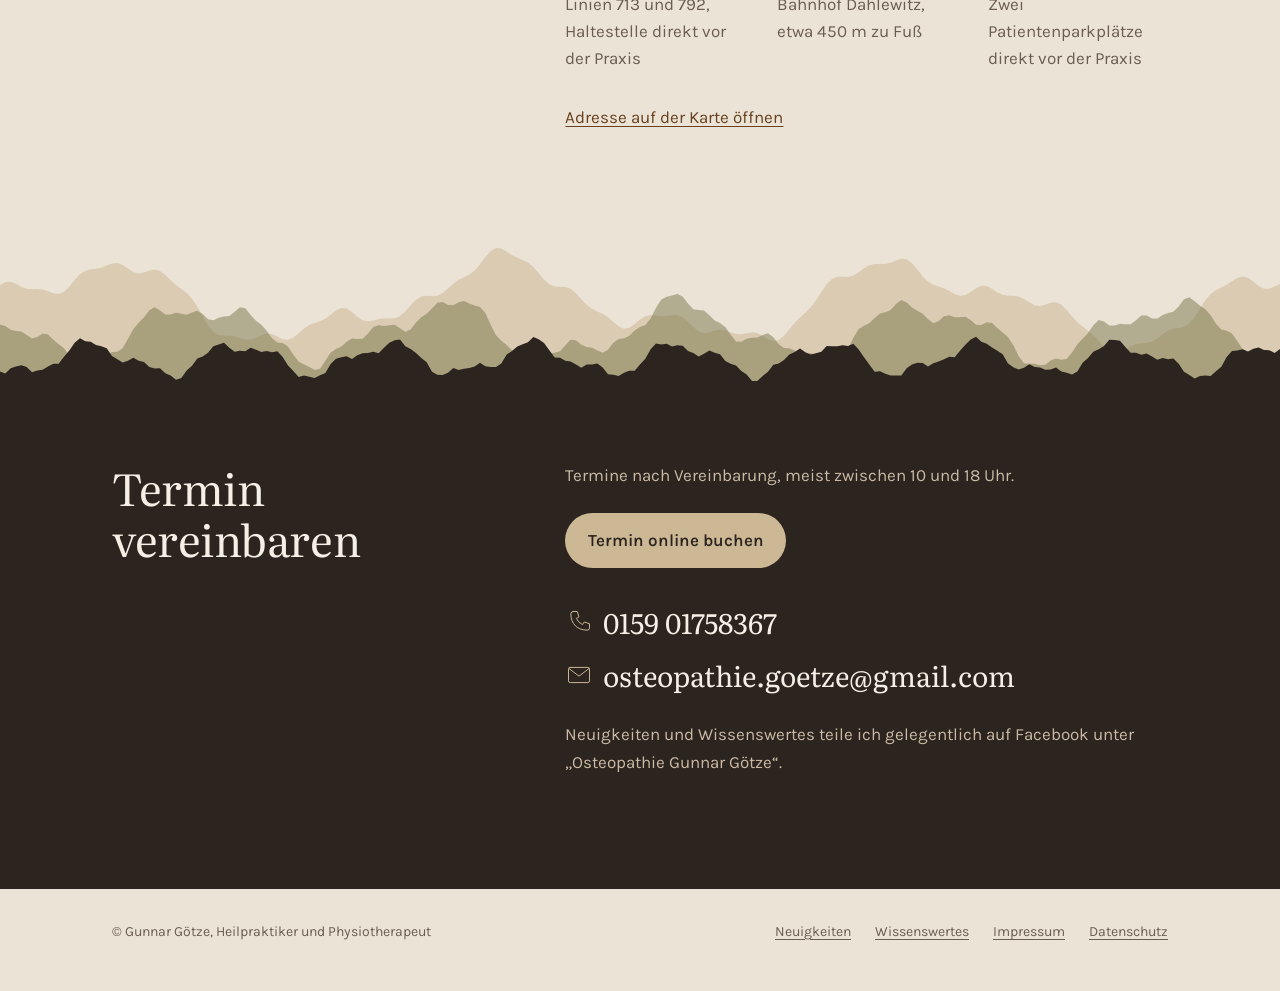
==== commit a24f3da4: "Seite Neuigkeiten mit Honoraranpassung 2027, Hinweis-Banner auf der Startseite Co-Authored-By: Claud" ====
--- a/index.html
+++ b/index.html
@@ -7,7 +7,7 @@
 <title>Osteopathie &amp; Physiotherapie Gunnar Götze – Dahlewitz</title>
 <meta name="description" content="Osteopathie und Physiotherapie in Blankenfelde-Mahlow, OT Dahlewitz. Privatpraxis von Gunnar Götze, Heilpraktiker und Physiotherapeut.">
 <link rel="preload" href="assets/fonts/literata-latin-opsz-normal.woff2" as="font" type="font/woff2" crossorigin>
-<link rel="stylesheet" href="assets/style.css?v=9">
+<link rel="stylesheet" href="assets/style.css?v=10">
 </head>
 <body>
 <svg width="0" height="0" style="position:absolute" aria-hidden="true" focusable="false">
@@ -50,11 +50,20 @@
         <li class="extra"><a href="physiotherapie.html">Physiotherapie – Hintergrund</a></li>
         <li class="extra"><a href="heilkunde.html">Heilkunde</a></li>
         <li class="extra"><a href="tai-chi-qigong.html">Tai Chi &amp; Qigong</a></li>
+        <li class="extra"><a href="aktuelles.html">Neuigkeiten</a></li>
         <li><a href="#anfahrt">Anfahrt</a></li>
       </ul>
     </nav>
   </div>
 </header>
+
+<aside class="news-banner" aria-label="Aktueller Hinweis">
+  <div class="wrap">
+    <span class="tag">Neu</span>
+    <p><strong>Neues Honorar ab 1.&nbsp;Januar 2027:</strong> 100&nbsp;€ pro Behandlung.</p>
+    <a href="aktuelles.html#honorar-2027">Alle Informationen</a>
+  </div>
+</aside>
 
 <main id="inhalt">
 
@@ -199,7 +208,8 @@
     <header><h2 id="kosten-titel">Kosten</h2></header>
     <div>
       <p>Meine Praxis ist eine reine Privatpraxis. Die Behandlung bezahlen Sie selbst und erhalten eine Rechnung. Ob und in welchem Umfang eine private Krankenversicherung oder eine Zusatzversicherung die Kosten übernimmt, hängt von Ihrem Tarif ab. Fragen Sie am besten vorab bei Ihrer Versicherung nach.</p>
-      <div class="open-point"><strong>Offen:</strong> Preis pro Behandlung bzw. Abrechnungsgrundlage (z. B. GebüH) – nur eintragen, wenn Gunnar das veröffentlichen möchte.</div>
+      <p>Eine Behandlung kostet derzeit <span class="ph">Betrag</span> Euro, ab dem 1.&nbsp;Januar 2027 100 Euro. Die Abrechnung erfolgt in Anlehnung an das Gebührenverzeichnis für Heilpraktiker (GebüH). <a href="aktuelles.html#honorar-2027">Mehr zur Honoraranpassung und zur Erstattung</a></p>
+      <div class="open-point"><strong>Offen:</strong> Aktuellen Preis eintragen.</div>
     </div>
   </div>
 </section>
@@ -303,6 +313,7 @@
   <div class="wrap">
     <span>© Gunnar Götze, Heilpraktiker und Physiotherapeut</span>
     <ul>
+      <li><a href="aktuelles.html">Neuigkeiten</a></li>
       <li><a href="osteopathie.html">Wissenswertes</a></li>
       <li><a href="impressum.html">Impressum</a></li>
       <li><a href="datenschutz.html">Datenschutz</a></li>
--- a/assets/style.css
+++ b/assets/style.css
@@ -359,3 +359,24 @@
 .topic-nav a[aria-current="page"] { background: var(--ink); border-color: var(--ink); color: var(--surface); }
 .treatments .more { margin-top: 0.6rem; }
 .treatments .more a { font-size: 0.95rem; }
+
+/* ---------- Neuigkeiten ---------- */
+.news-banner { background: var(--ink); color: var(--surface); }
+.news-banner .wrap { display: flex; align-items: center; gap: 0.6rem 1.1rem; flex-wrap: wrap; padding-top: 0.85rem; padding-bottom: 0.85rem; }
+.news-banner p { margin: 0; max-width: none; flex: 1 1 13rem; }
+.news-banner a { color: var(--surface); font-weight: 600; text-underline-offset: 0.2em; white-space: nowrap; }
+.news-banner a:hover { color: var(--sand); }
+.news-banner :focus-visible { outline-color: var(--sand); }
+.tag { display: inline-block; font-size: 0.8rem; font-weight: 700; letter-spacing: .02em; padding: 0.15rem 0.6rem; border-radius: 999px; background: var(--cinnabar); color: #f5ebe0; }
+.news-list .news { max-width: 46rem; }
+.news + .news { margin-top: 4rem; padding-top: 3rem; border-top: 1px solid var(--line); }
+.news-meta { display: flex; align-items: center; gap: 0.8rem; color: var(--muted); font-size: var(--step--1); margin-bottom: 0.8rem; }
+.news h2 { margin-bottom: 1.5rem; }
+.news h3 { margin: 2rem 0 0.5rem; }
+.price-box { display: flex; align-items: center; gap: 1.5rem; background: var(--paper); border-left: 3px solid var(--clay); padding: 1.25rem 1.5rem; border-radius: 0 0.4rem 0.4rem 0; margin-bottom: 2rem; }
+.price-box .amount { font-family: var(--serif); font-size: clamp(2.25rem, 6vw, 3rem); color: var(--clay); line-height: 1; white-space: nowrap; }
+.price-box p { margin: 0 0 0.3rem; }
+.price-box .muted { color: var(--muted); margin: 0; font-size: 0.95rem; }
+@media (max-width: 30rem) { .price-box { flex-direction: column; align-items: flex-start; gap: 0.6rem; } }
+.news .sig { font-family: var(--serif); font-size: var(--step-1); margin-top: 1.5rem; }
+.ph { background: #f6e3b8; border: 1px dashed #a77a2b; color: #5b3f12; padding: 0 0.35rem; border-radius: 0.2rem; font-weight: 600; }
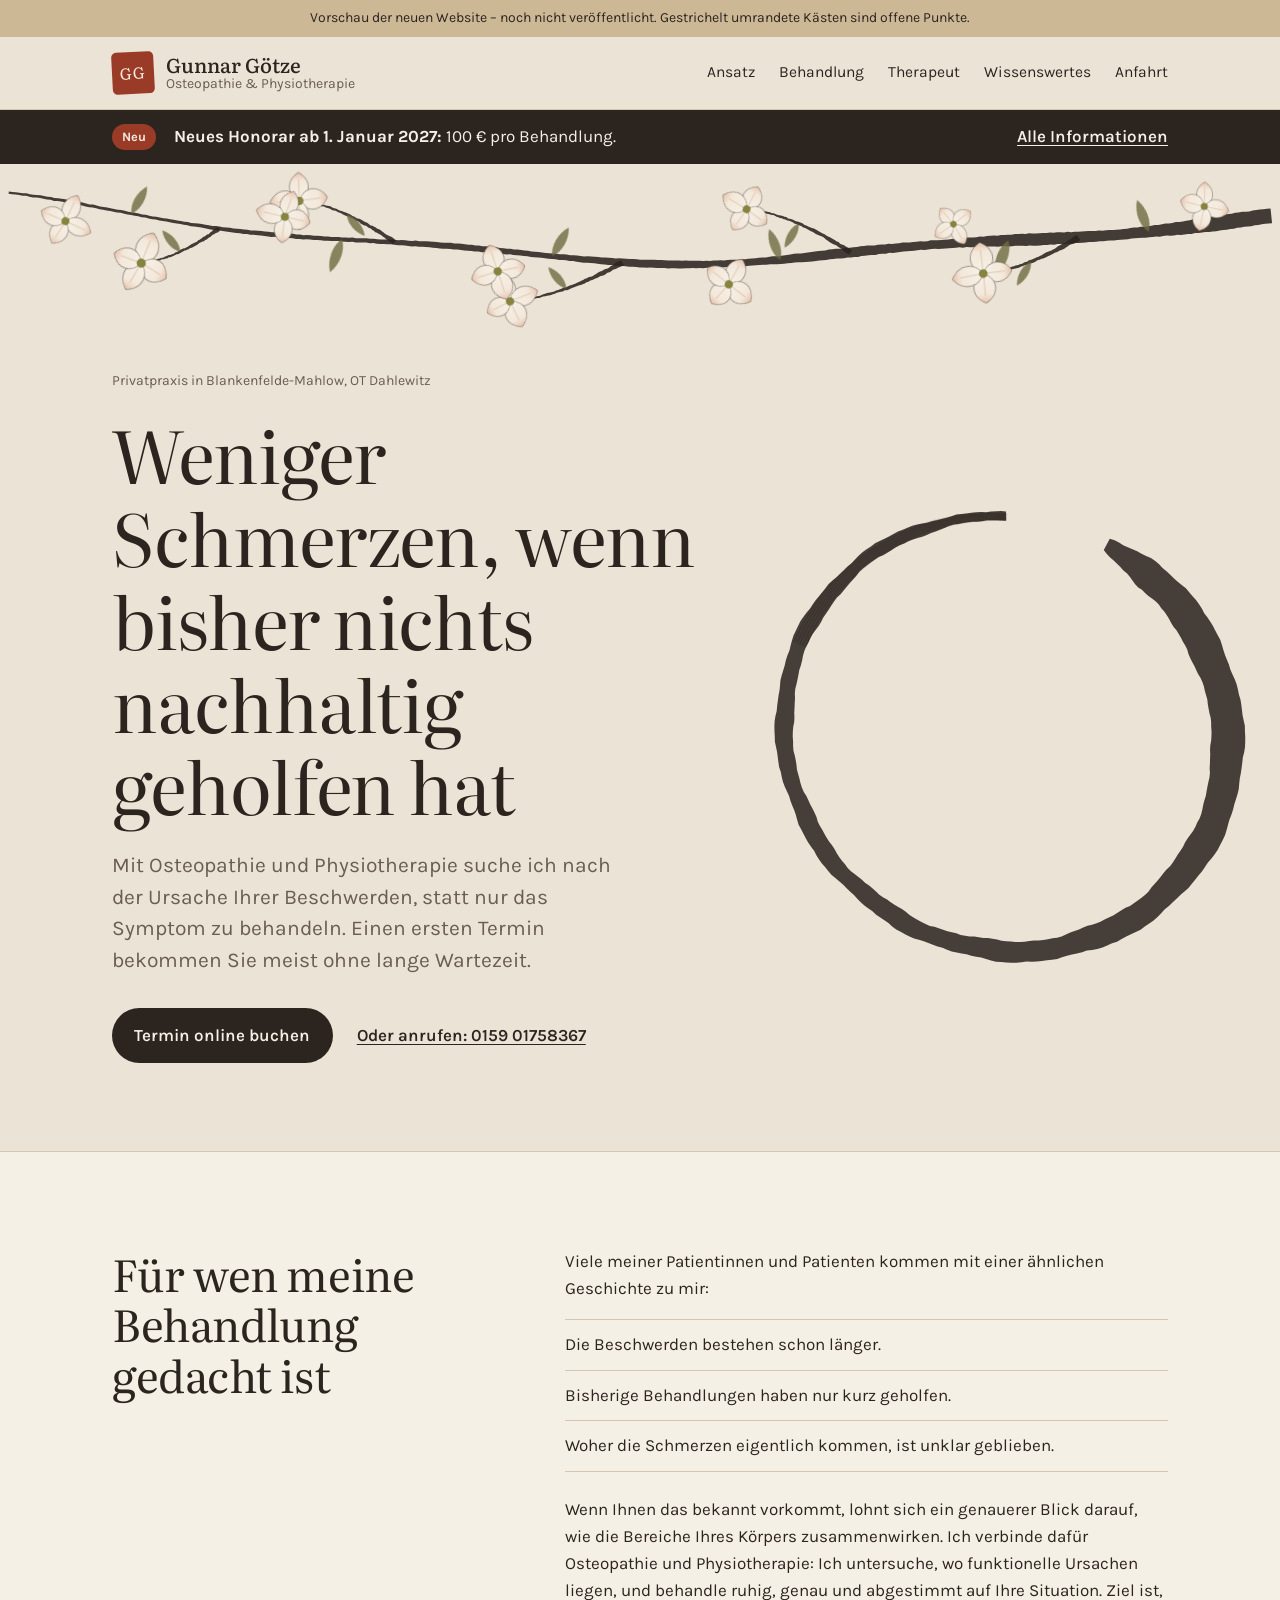
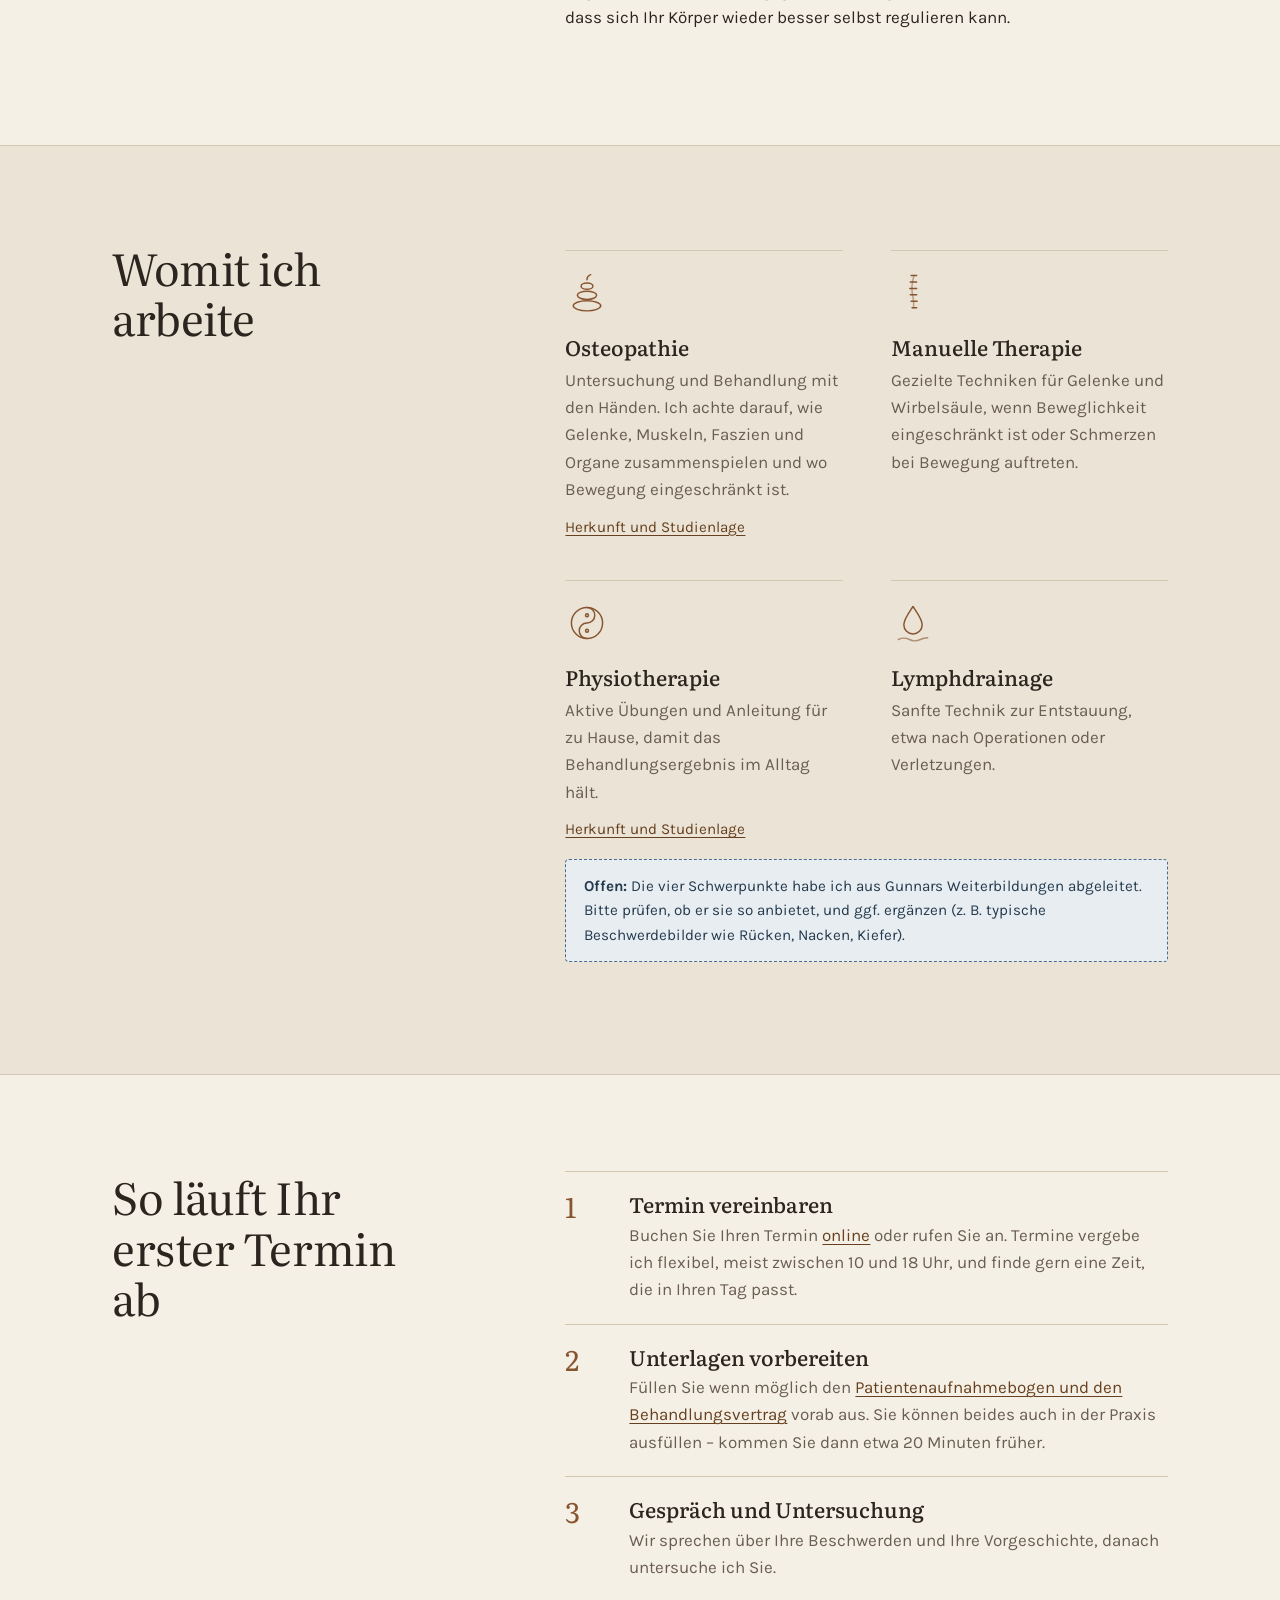
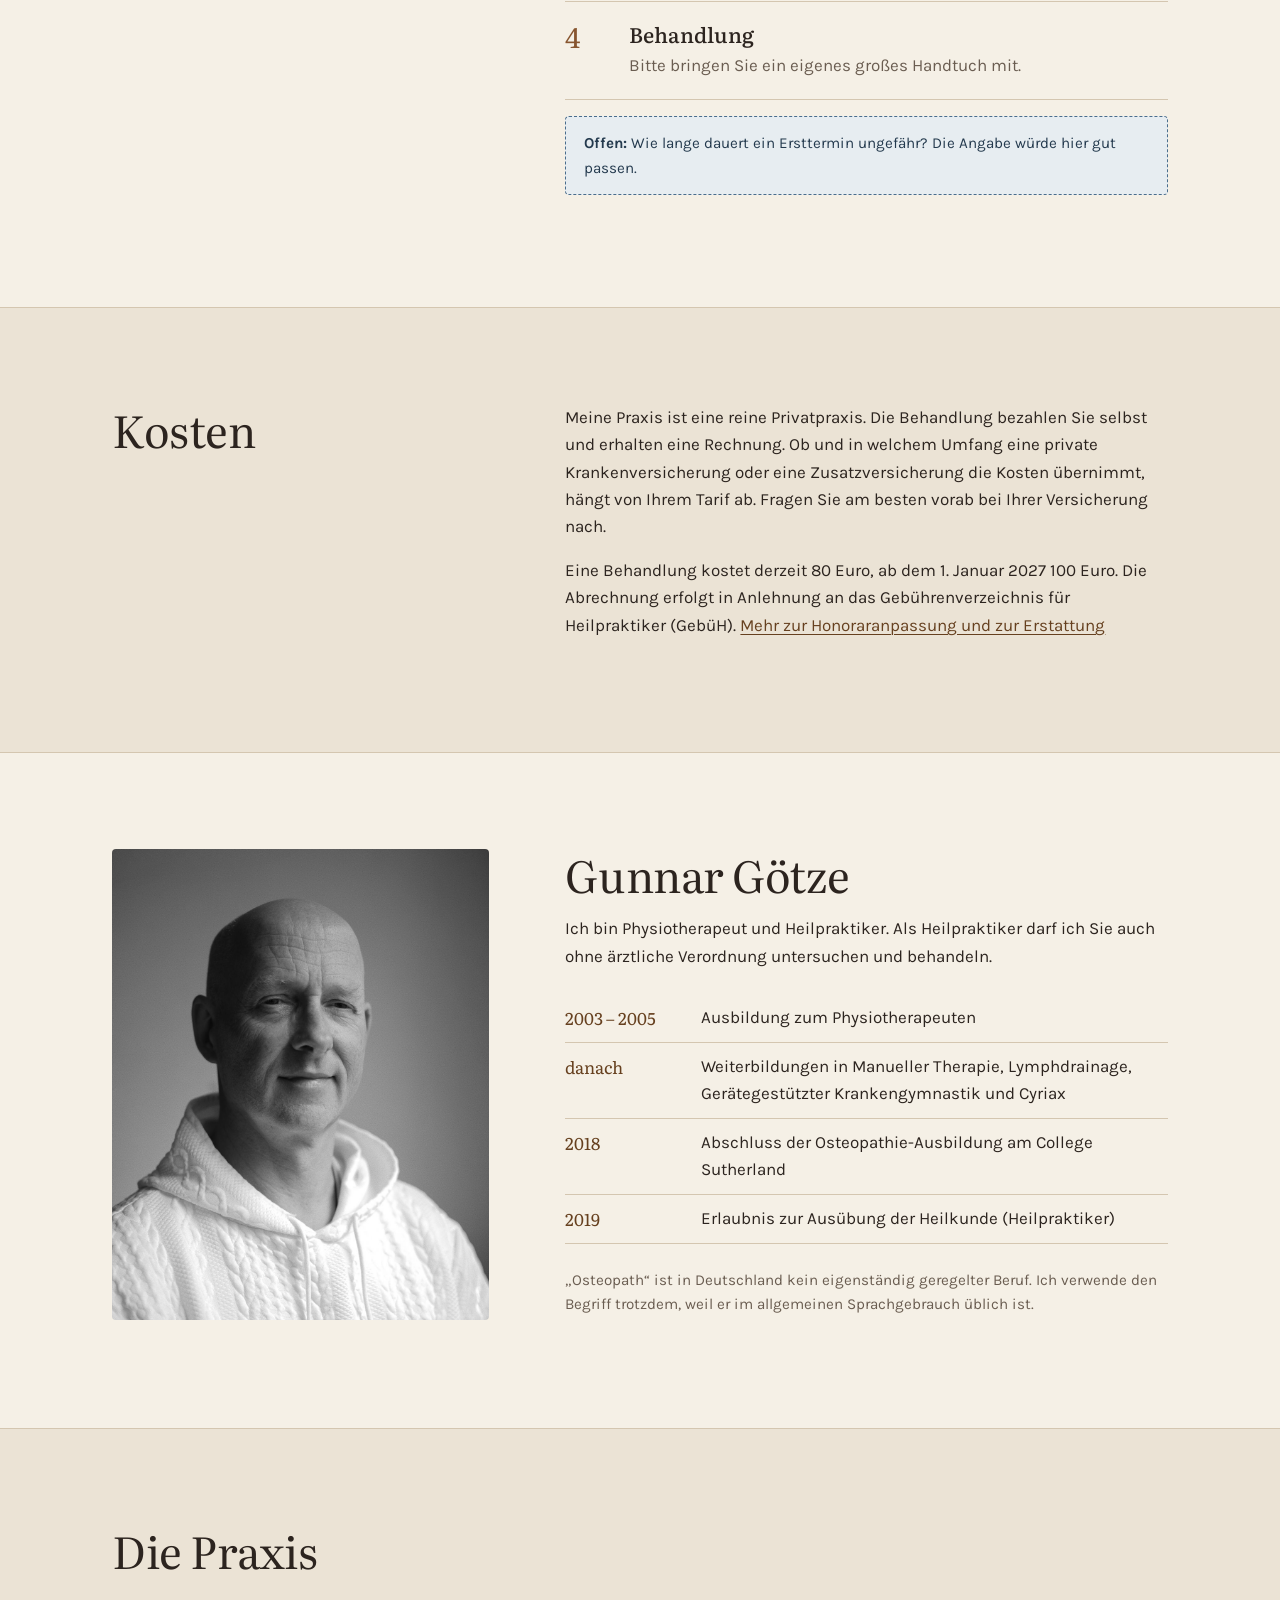
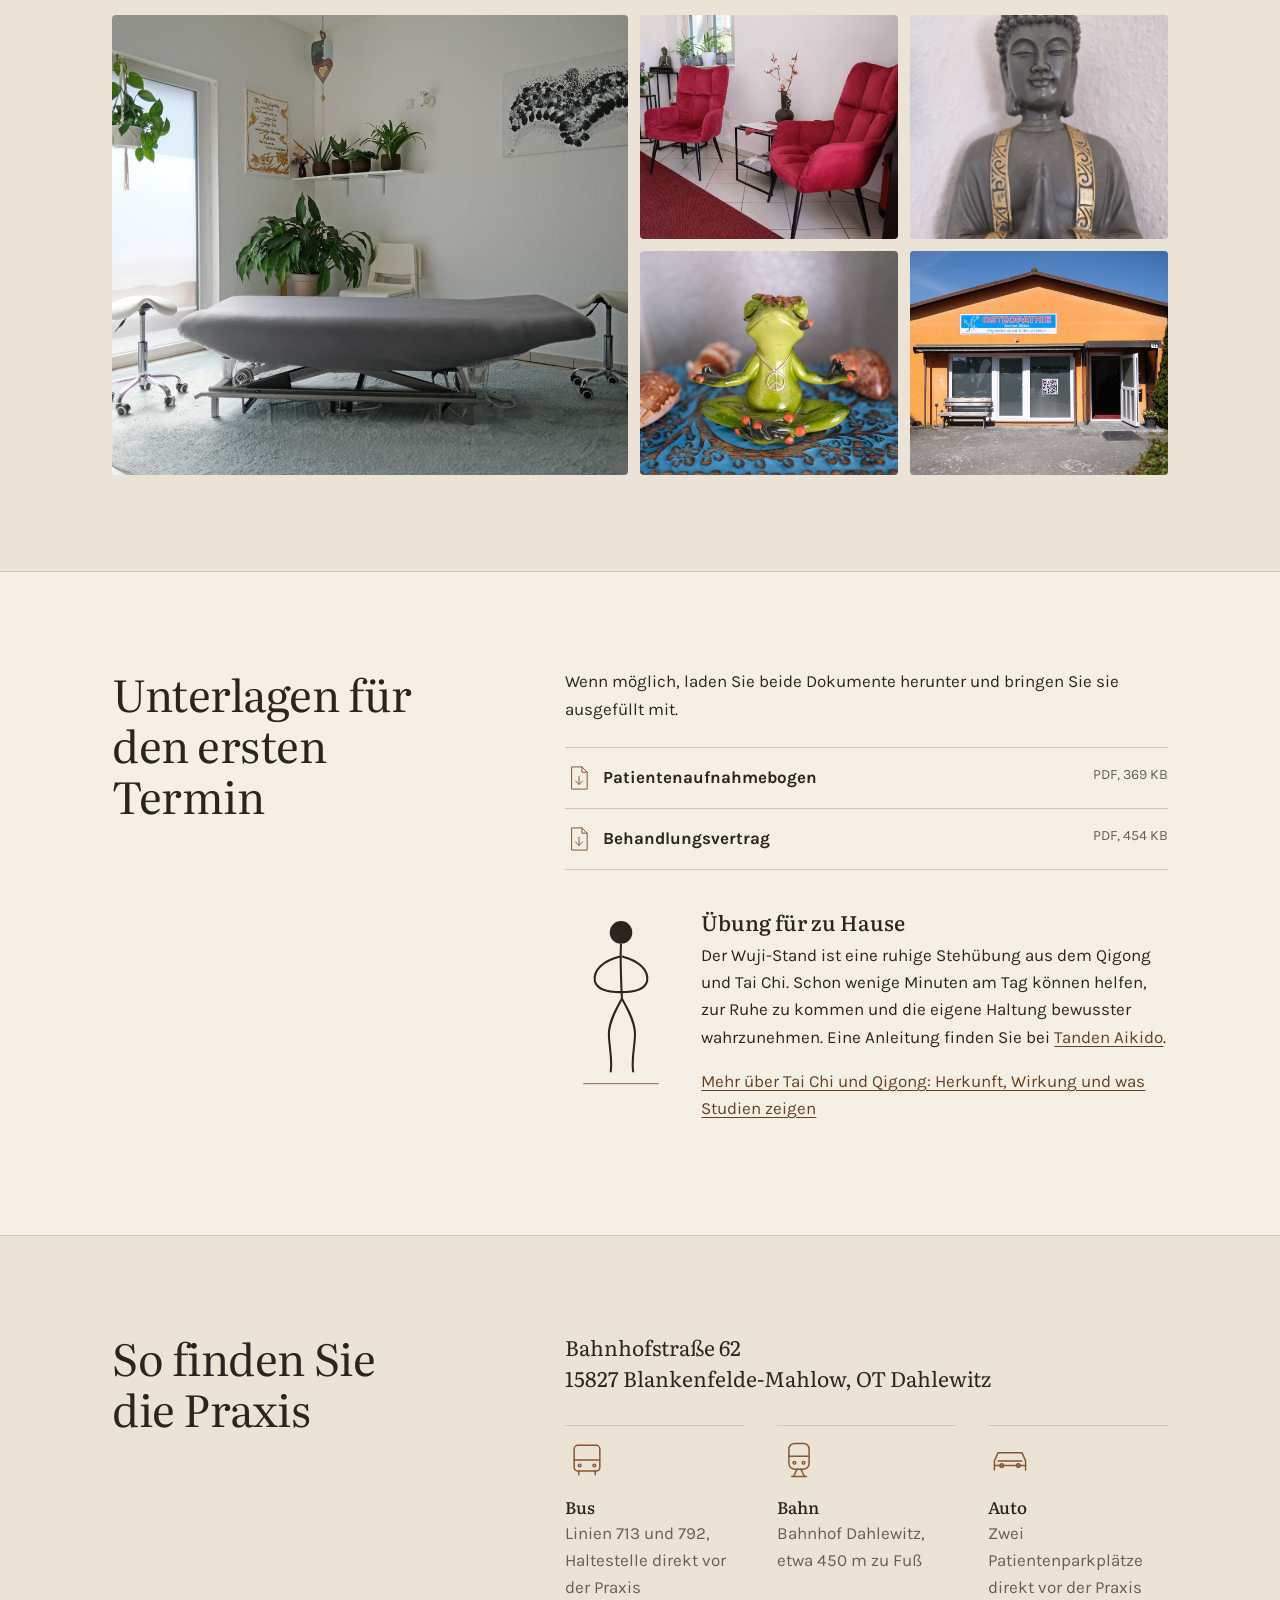
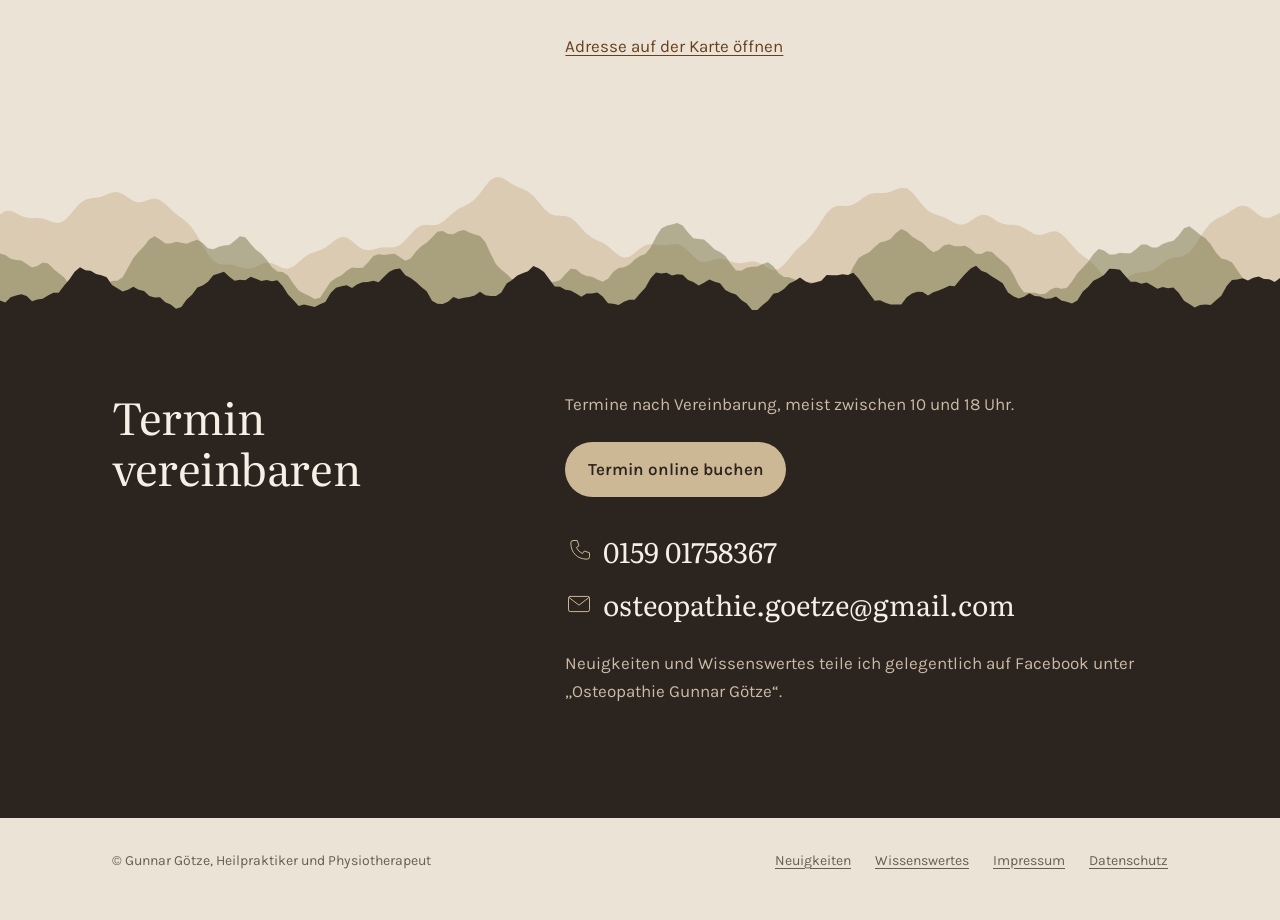
==== commit 03f5715d: "Aktuellen Preis (80 Euro) eintragen Co-Authored-By: Claude Opus 5.5 <noreply@anthropic.com> Claude-S" ====
--- a/index.html
+++ b/index.html
@@ -208,8 +208,7 @@
     <header><h2 id="kosten-titel">Kosten</h2></header>
     <div>
       <p>Meine Praxis ist eine reine Privatpraxis. Die Behandlung bezahlen Sie selbst und erhalten eine Rechnung. Ob und in welchem Umfang eine private Krankenversicherung oder eine Zusatzversicherung die Kosten übernimmt, hängt von Ihrem Tarif ab. Fragen Sie am besten vorab bei Ihrer Versicherung nach.</p>
-      <p>Eine Behandlung kostet derzeit <span class="ph">Betrag</span> Euro, ab dem 1.&nbsp;Januar 2027 100 Euro. Die Abrechnung erfolgt in Anlehnung an das Gebührenverzeichnis für Heilpraktiker (GebüH). <a href="aktuelles.html#honorar-2027">Mehr zur Honoraranpassung und zur Erstattung</a></p>
-      <div class="open-point"><strong>Offen:</strong> Aktuellen Preis eintragen.</div>
+      <p>Eine Behandlung kostet derzeit 80&nbsp;Euro, ab dem 1.&nbsp;Januar 2027 100&nbsp;Euro. Die Abrechnung erfolgt in Anlehnung an das Gebührenverzeichnis für Heilpraktiker (GebüH). <a href="aktuelles.html#honorar-2027">Mehr zur Honoraranpassung und zur Erstattung</a></p>
     </div>
   </div>
 </section>
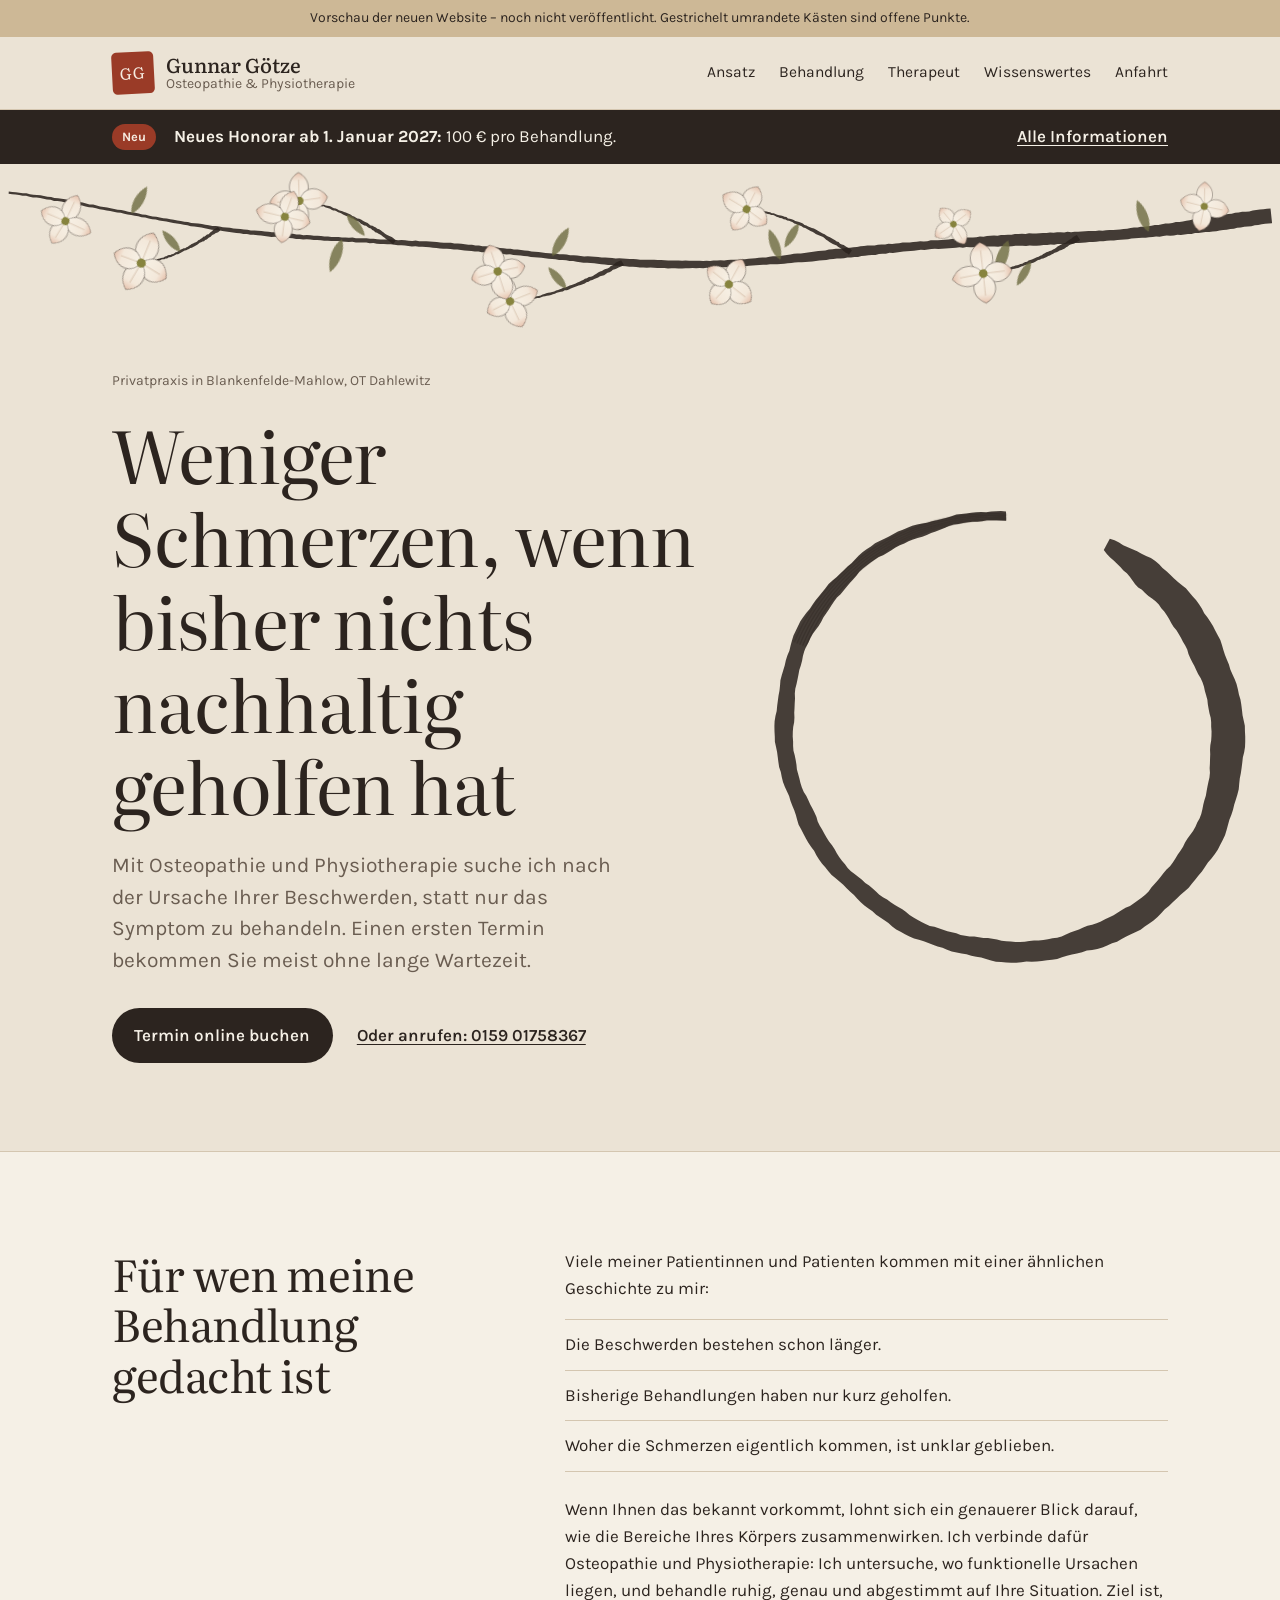
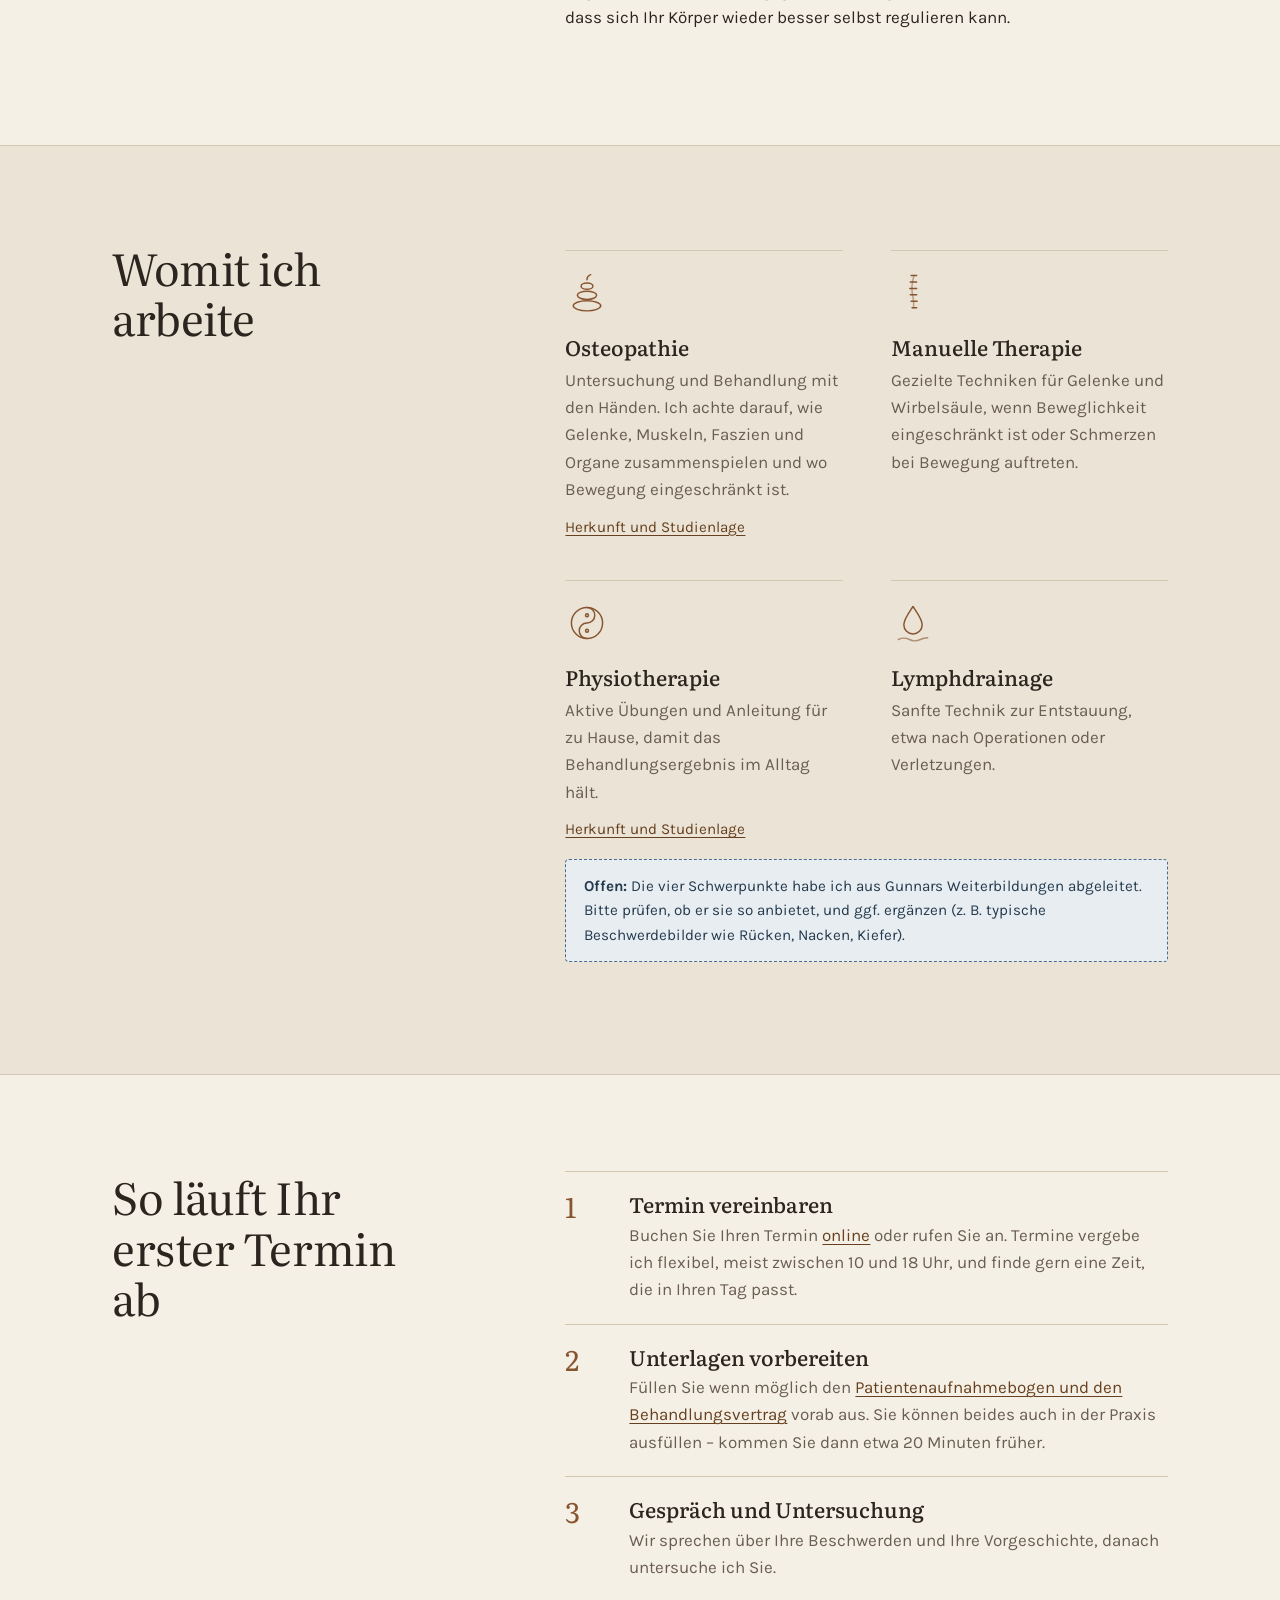
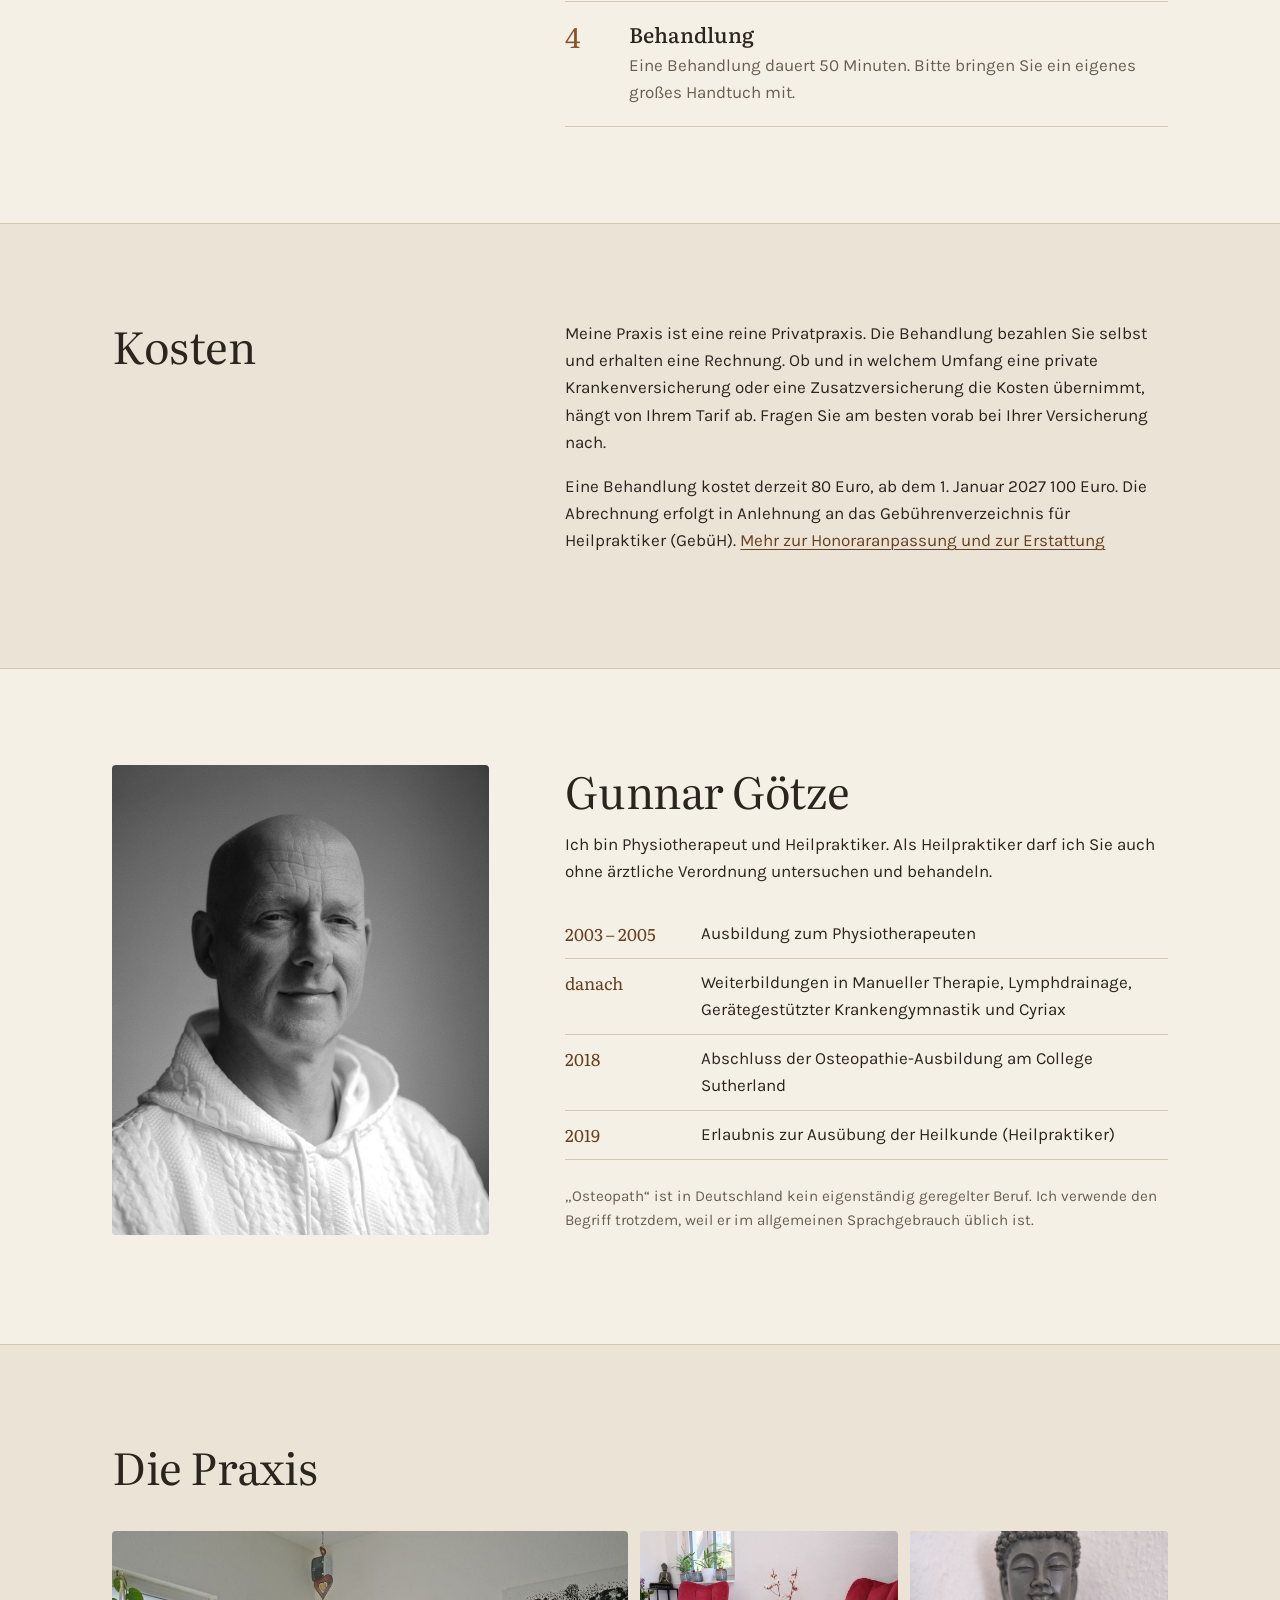
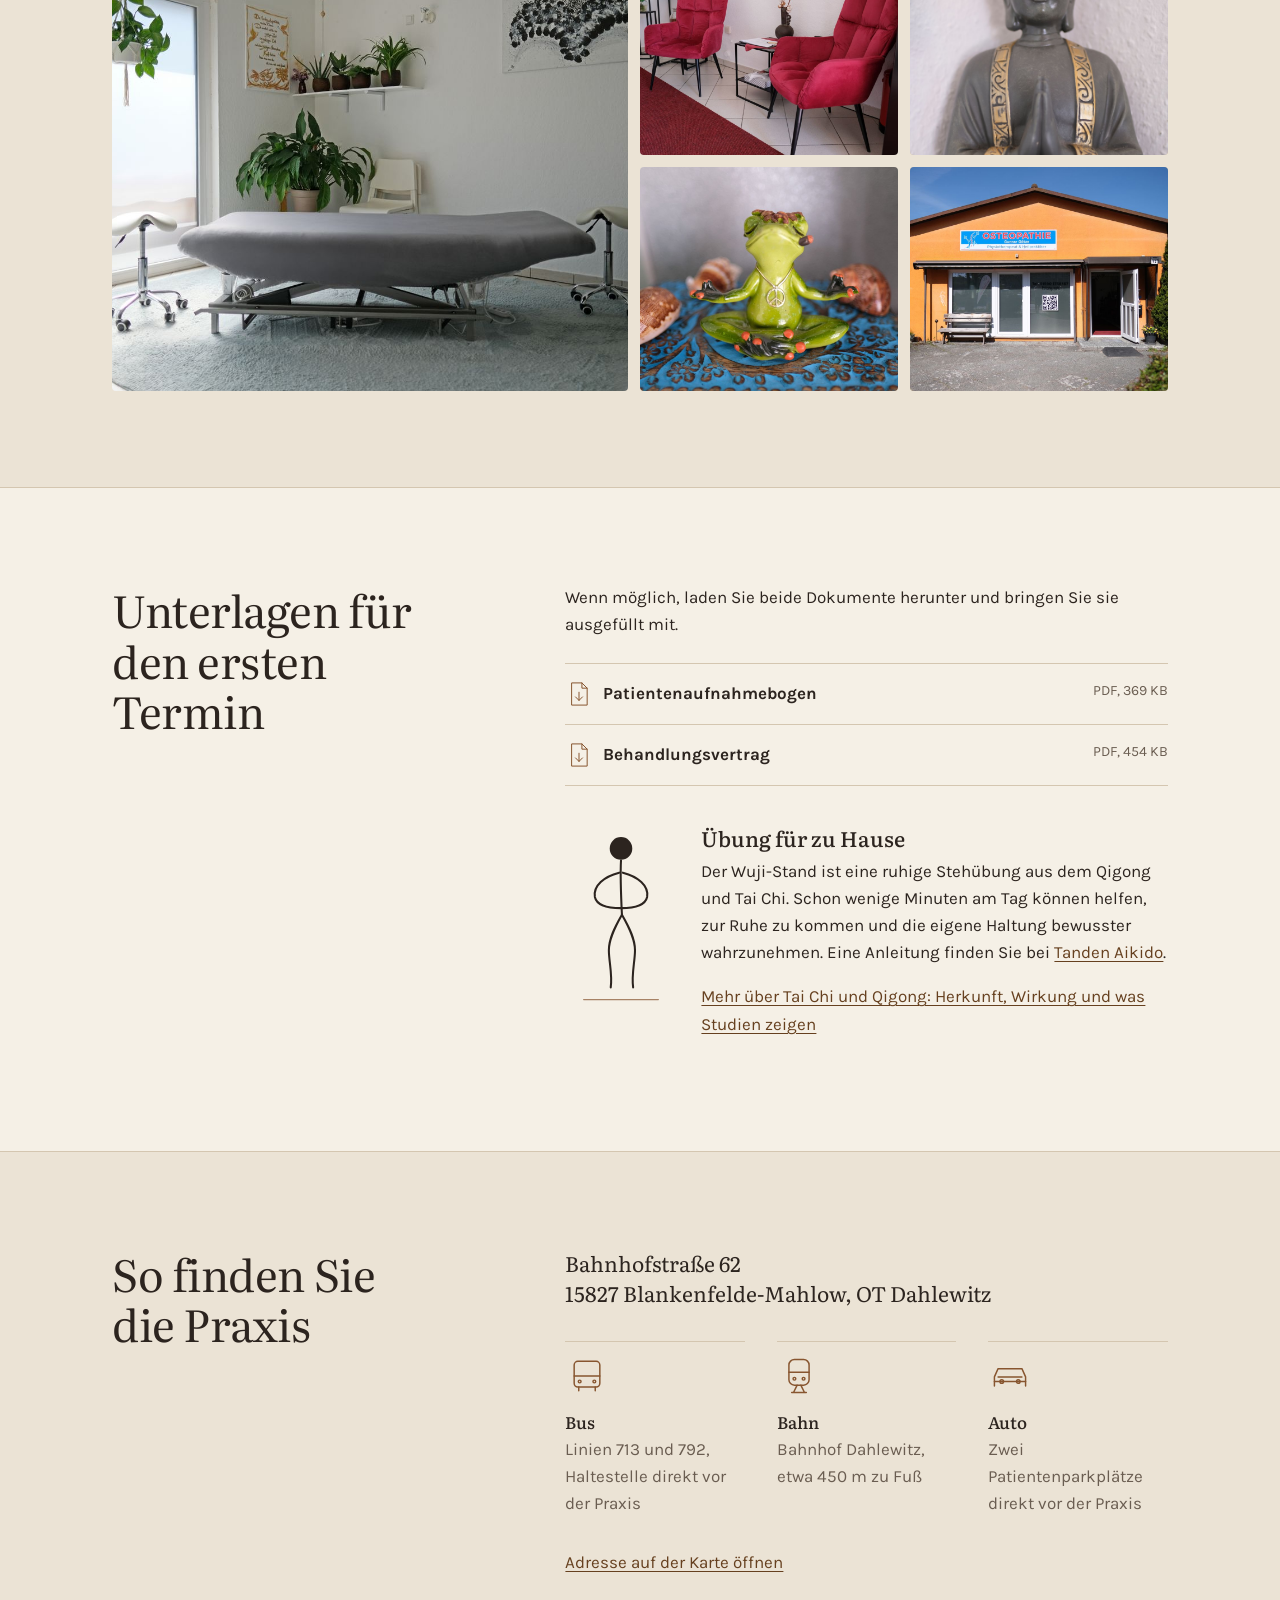
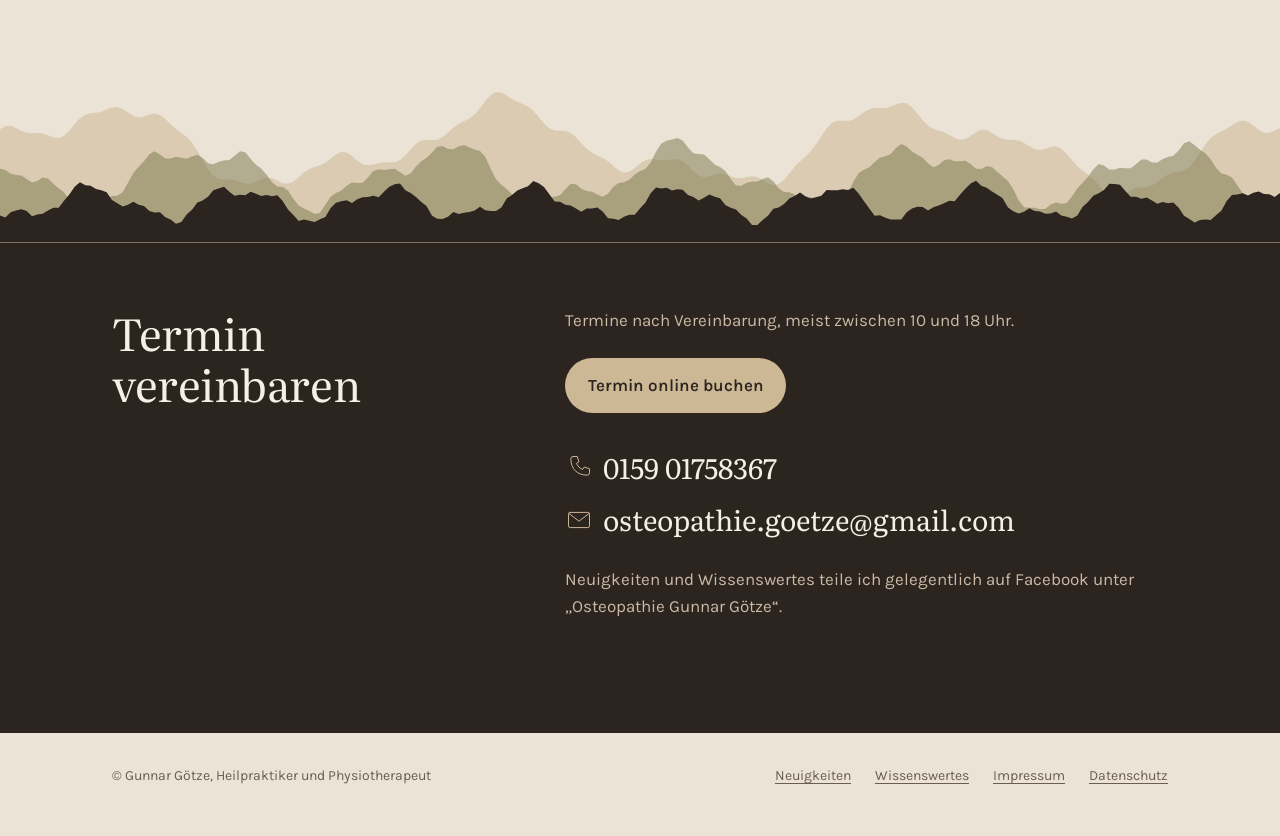
==== commit 5111233f: "Behandlungsdauer 50 Minuten Co-Authored-By: Claude Opus 5.5 <noreply@anthropic.com> Claude-Session: " ====
--- a/index.html
+++ b/index.html
@@ -194,11 +194,10 @@
         <li>
           <div>
             <h3>Behandlung</h3>
-            <p>Bitte bringen Sie ein eigenes großes Handtuch mit.</p>
+            <p>Eine Behandlung dauert 50 Minuten. Bitte bringen Sie ein eigenes großes Handtuch mit.</p>
           </div>
         </li>
       </ol>
-      <div class="open-point"><strong>Offen:</strong> Wie lange dauert ein Ersttermin ungefähr? Die Angabe würde hier gut passen.</div>
     </div>
   </div>
 </section>
